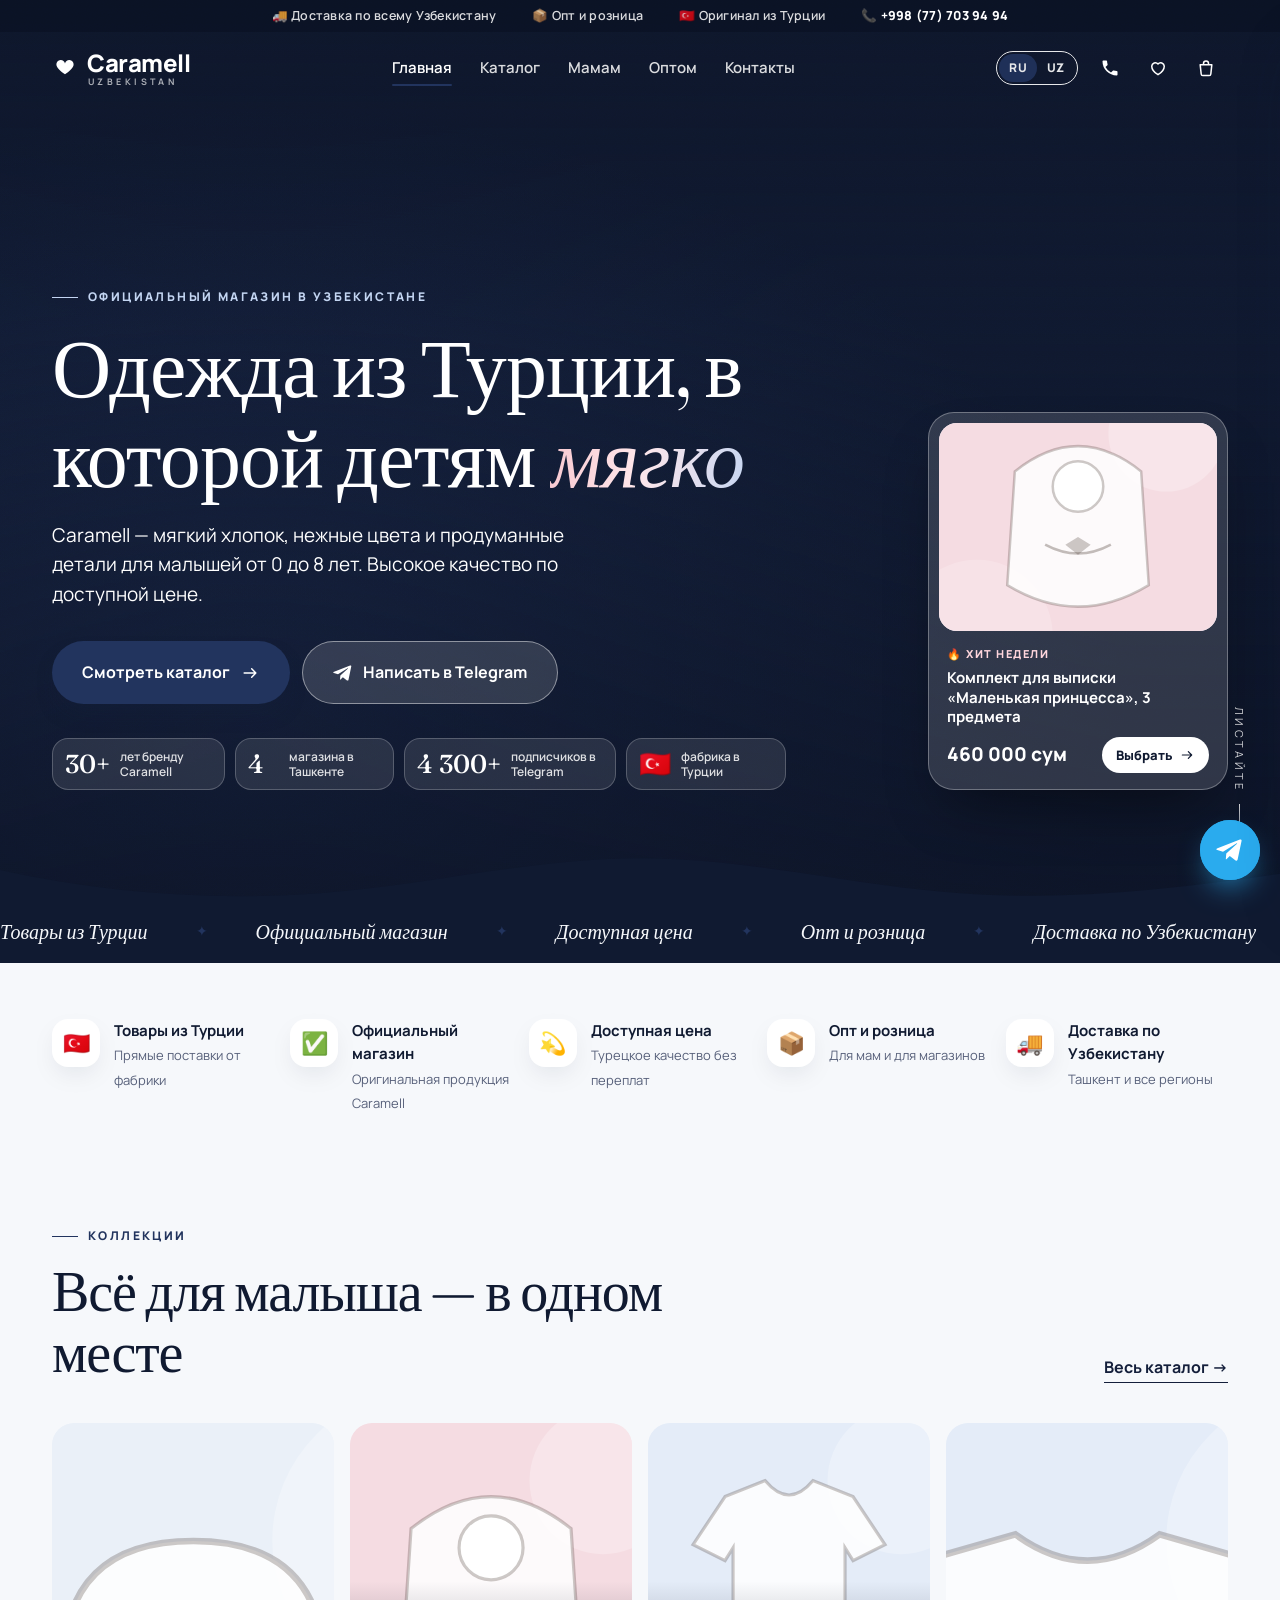
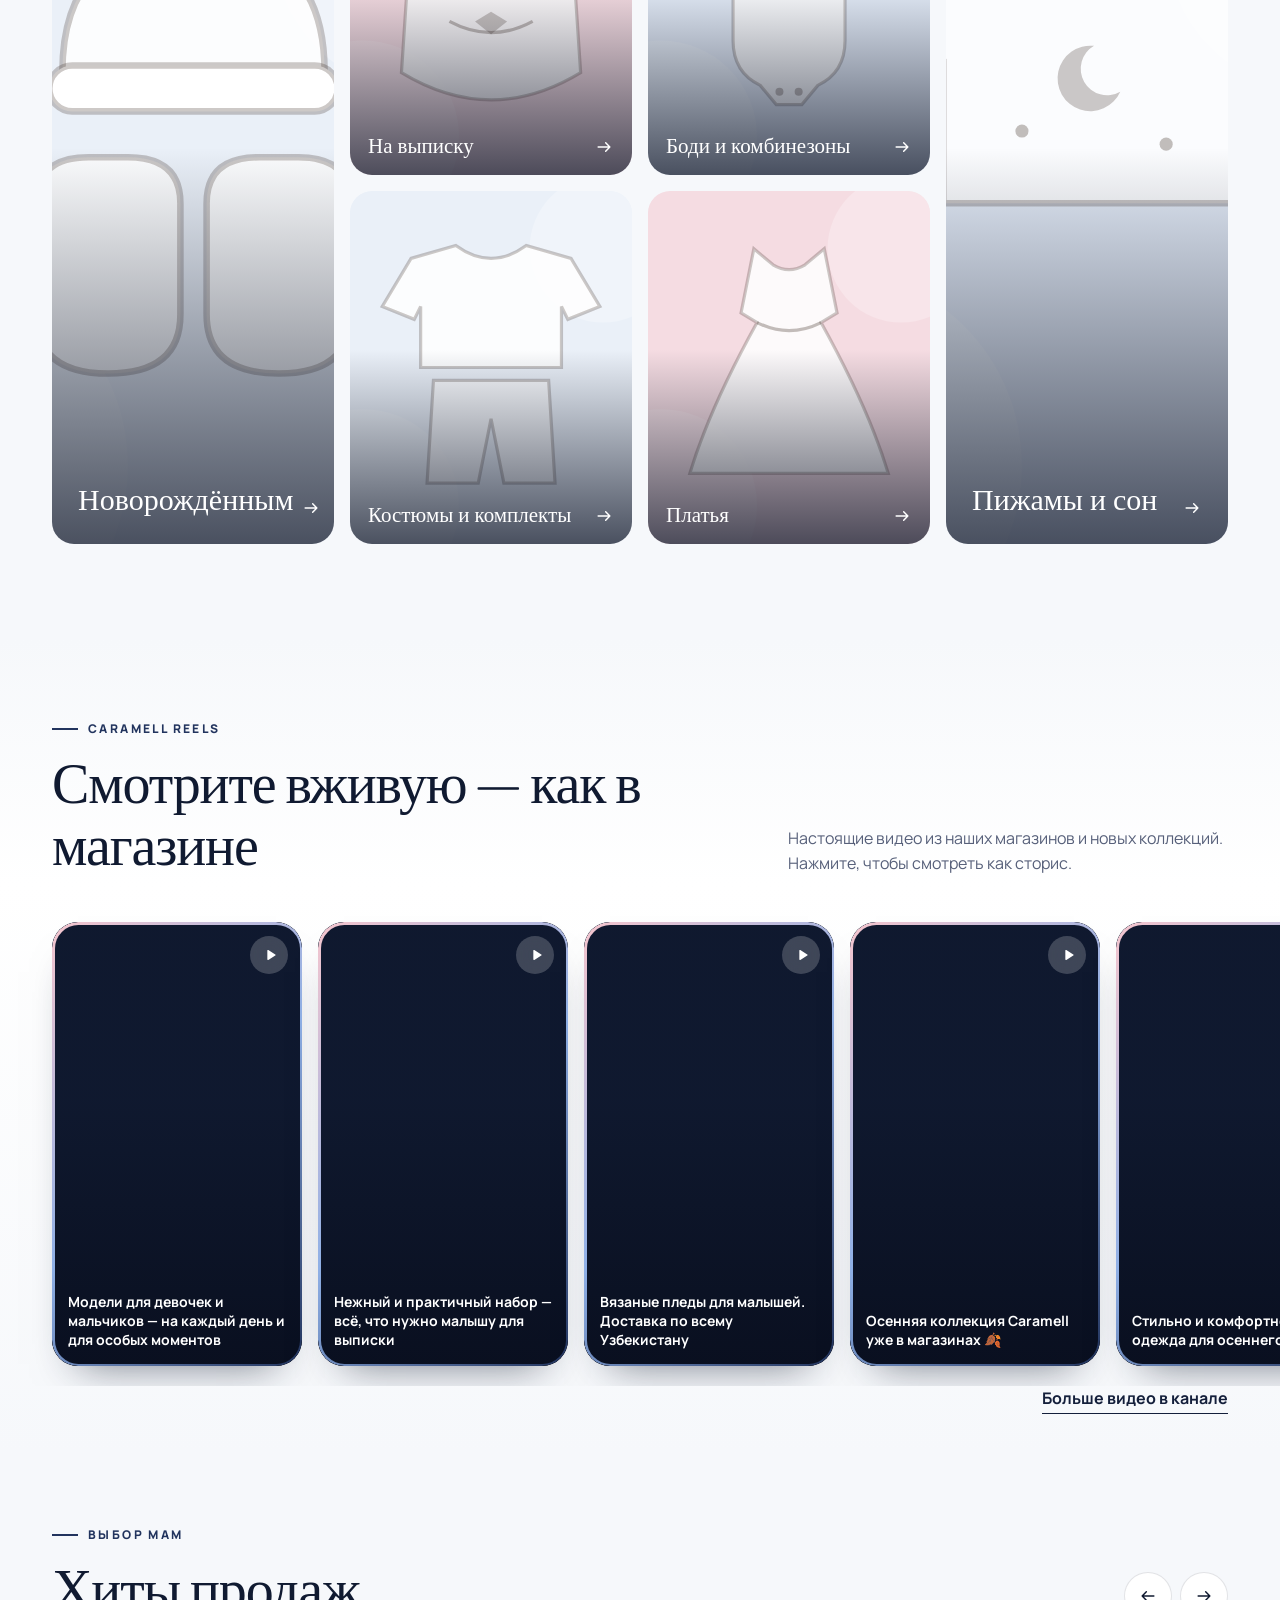
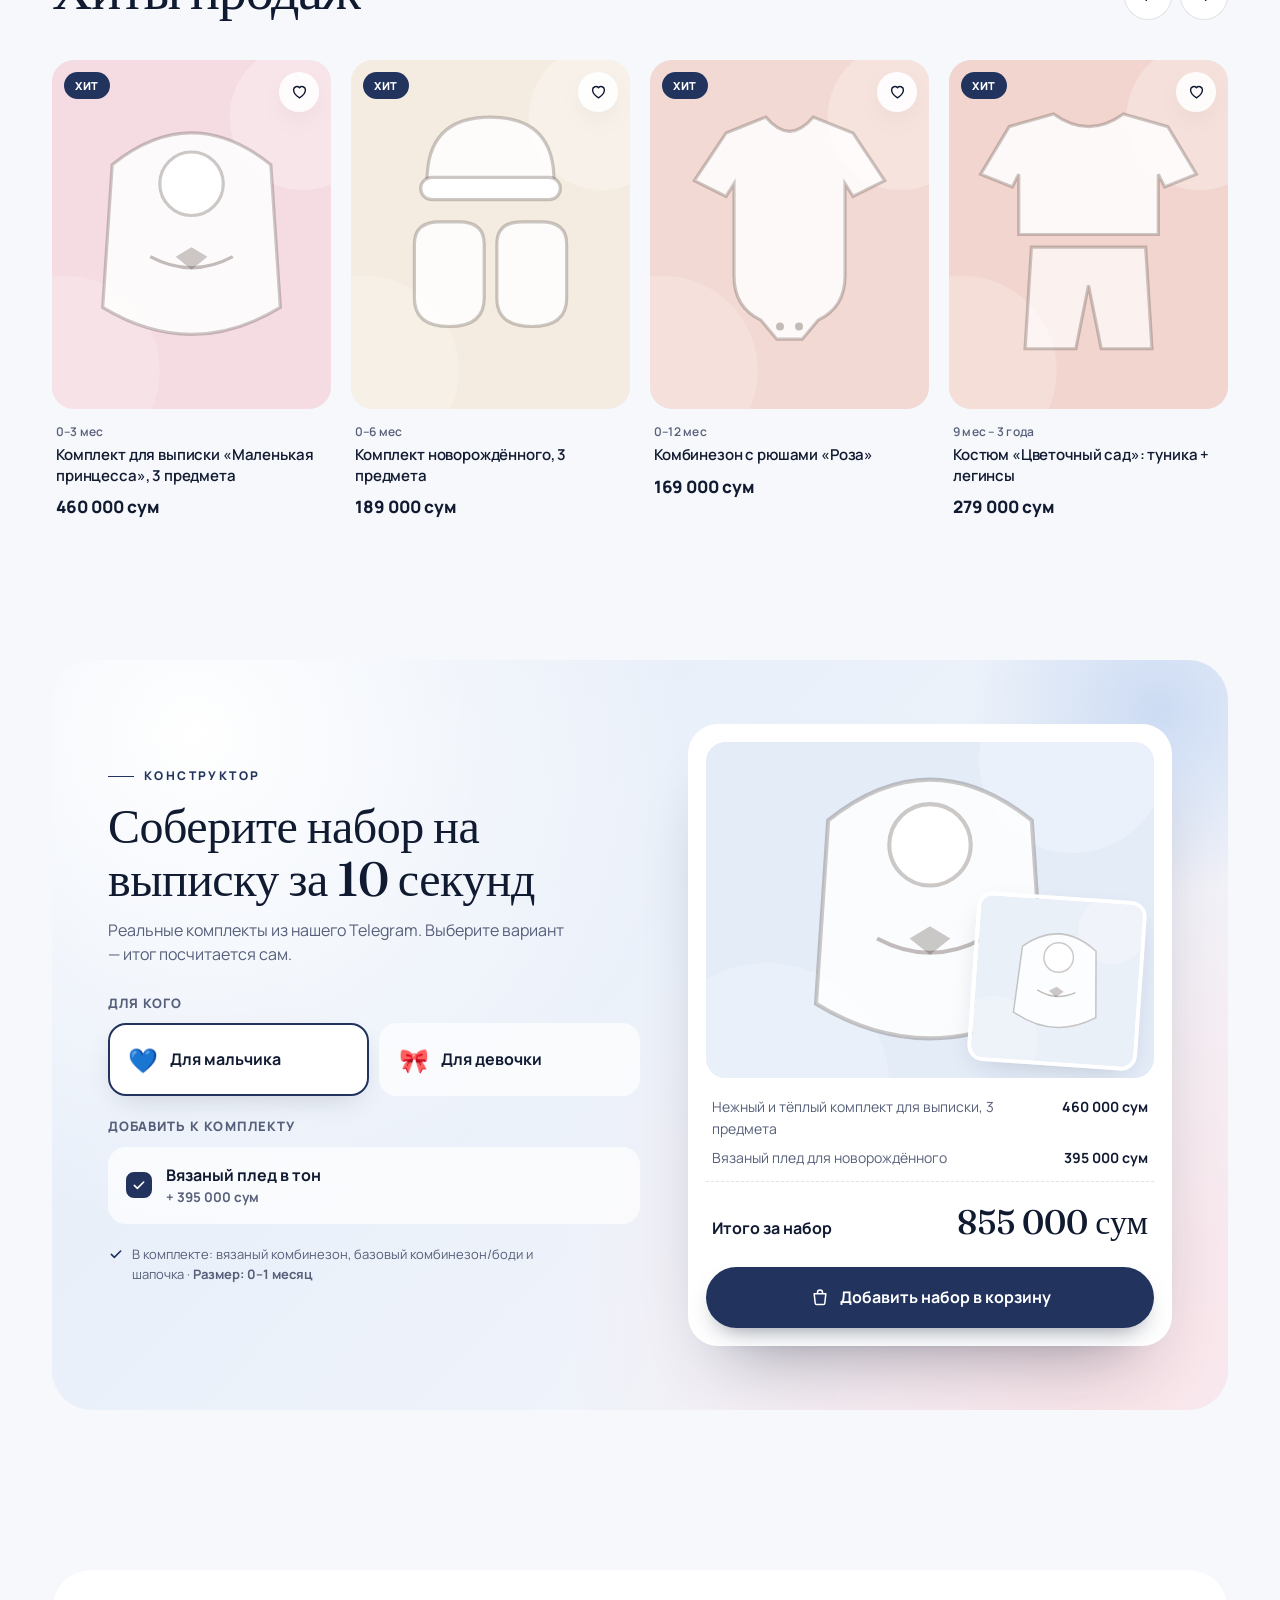
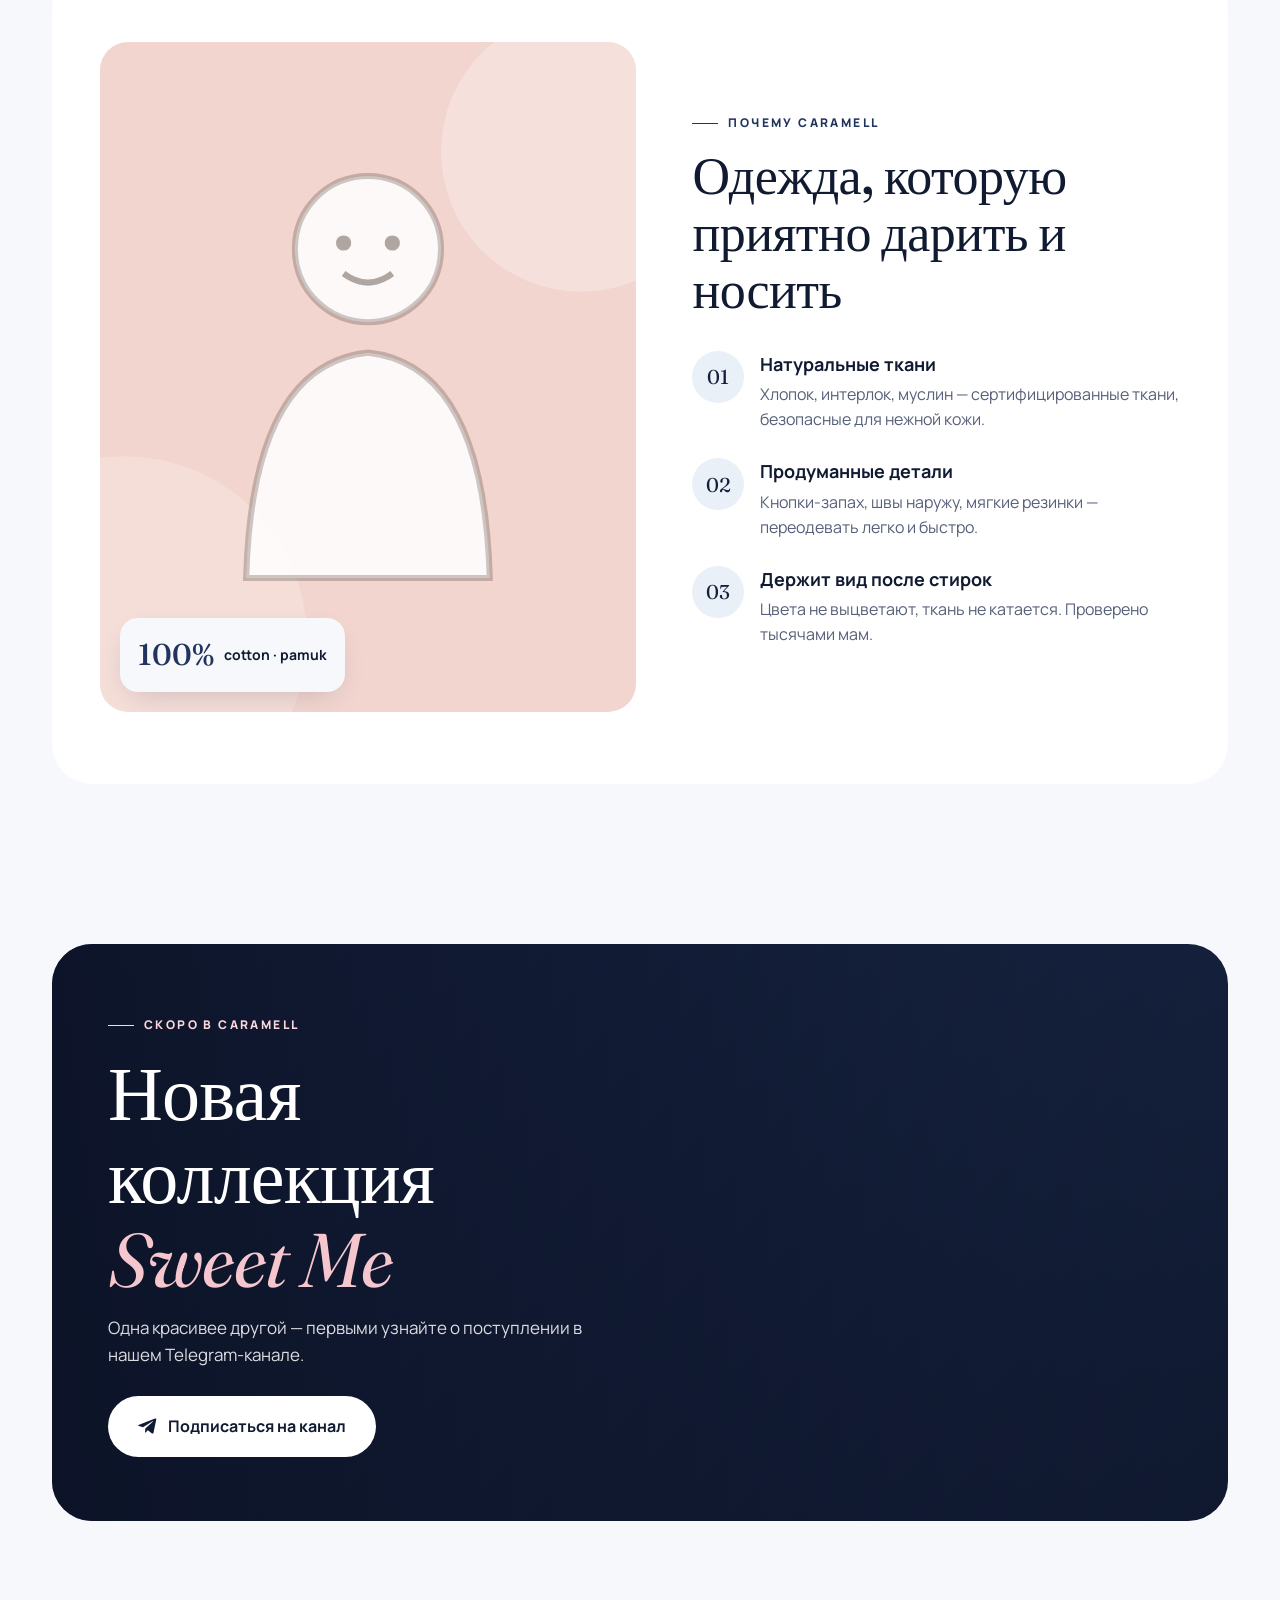
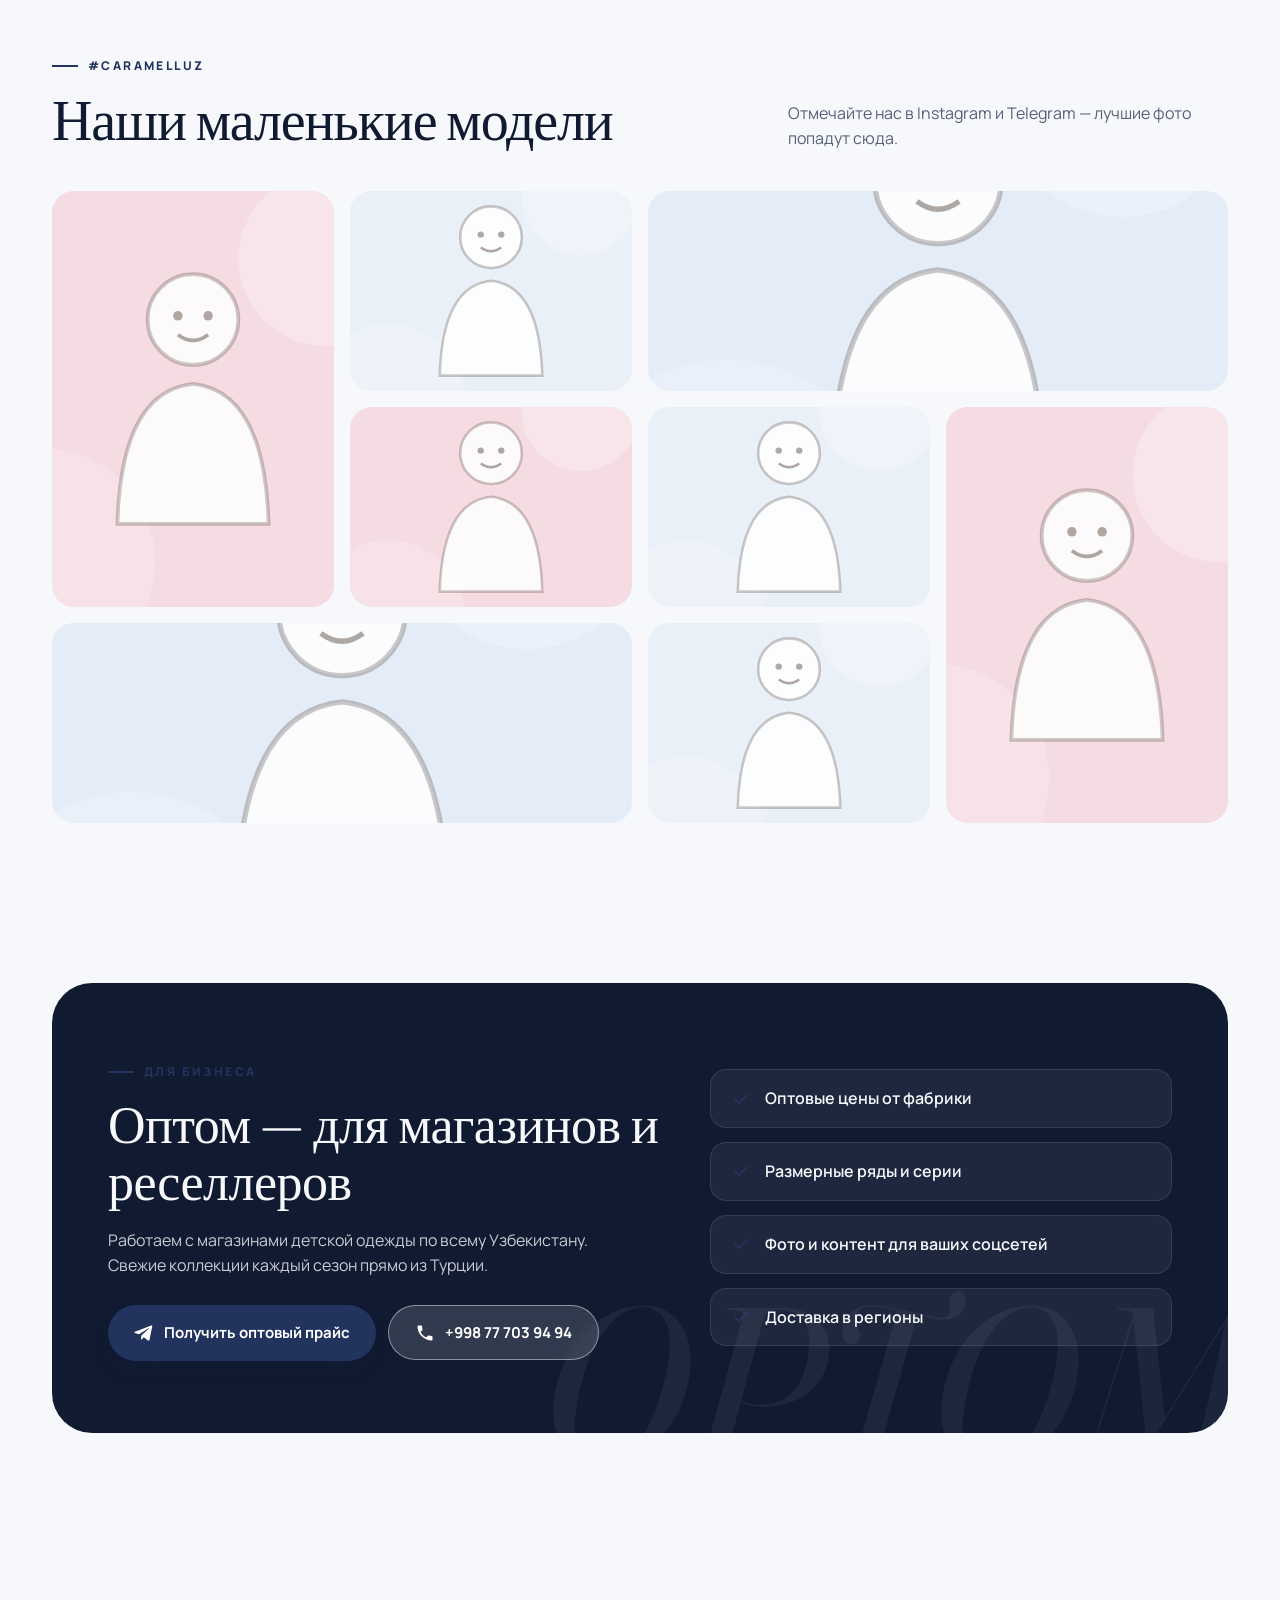
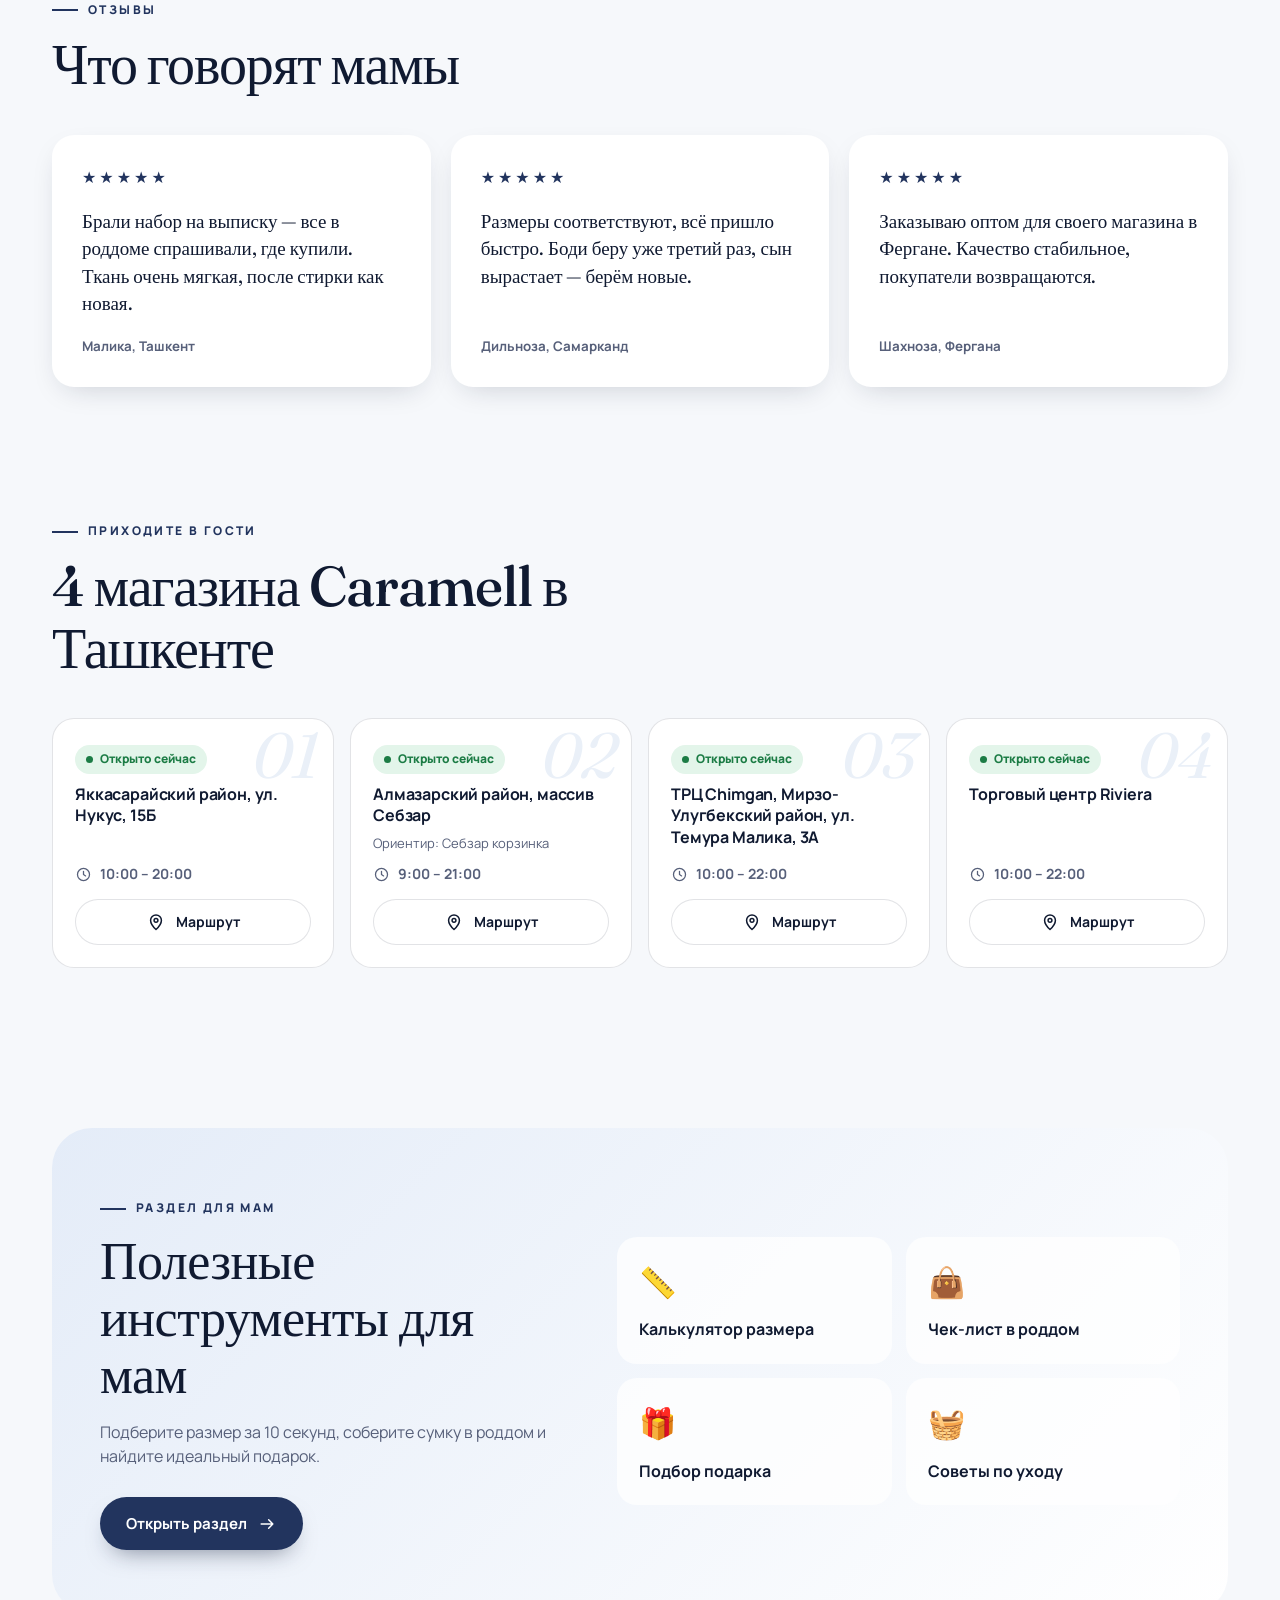
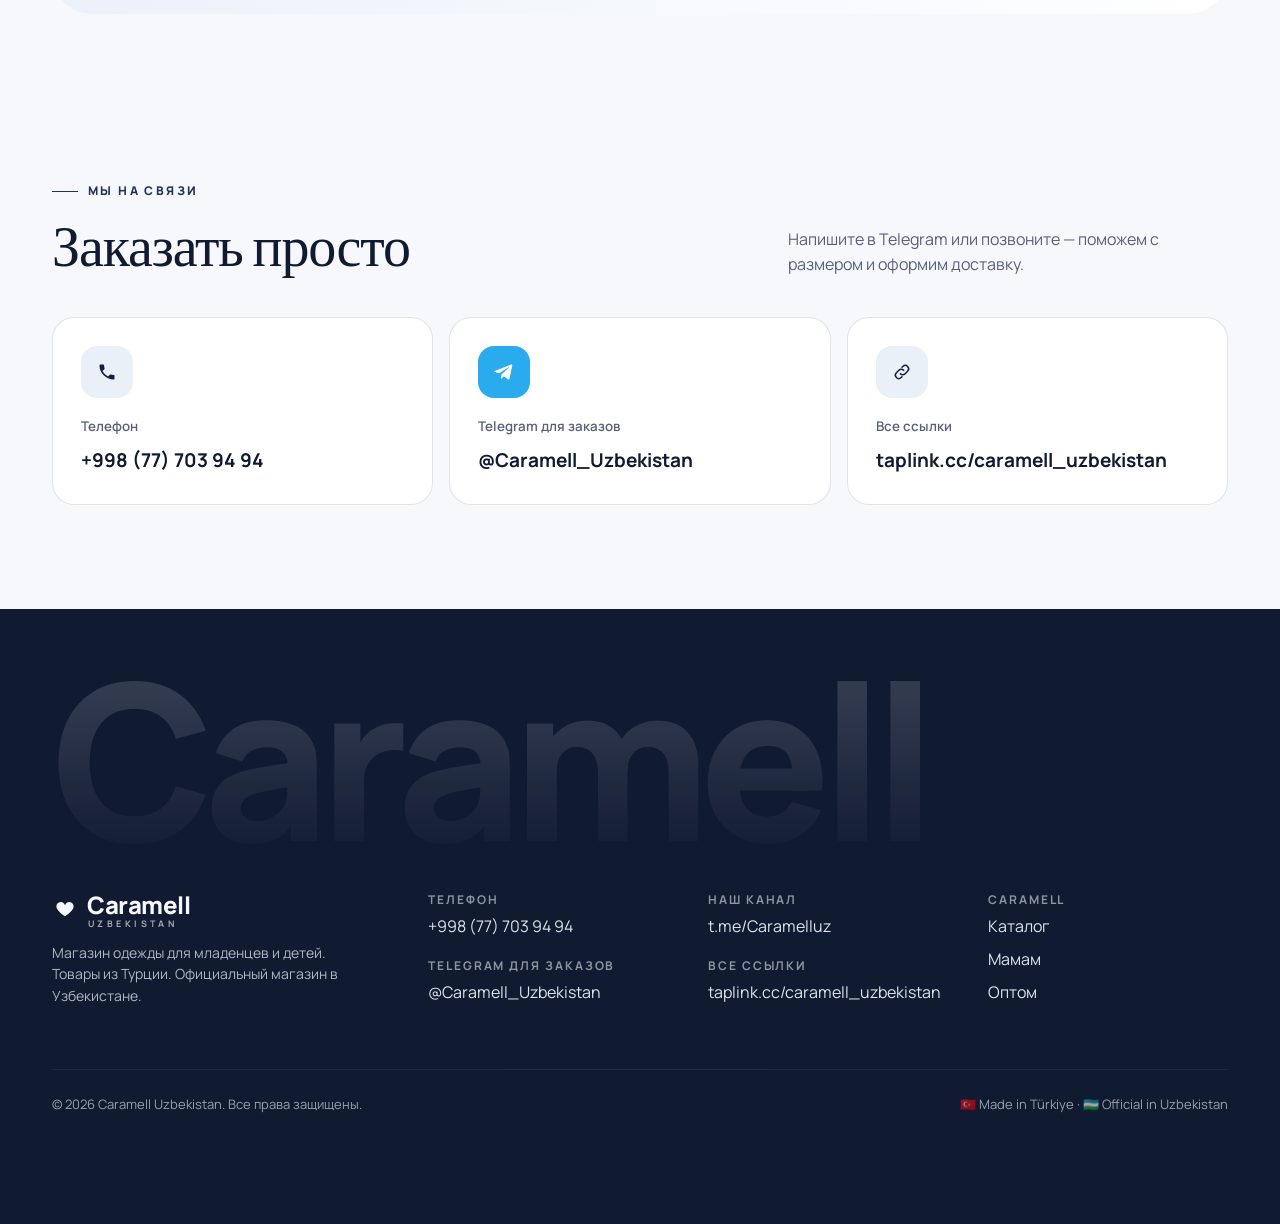
==== index.html @ 63ff218c "Redesign home with Telegram reels, discharge-set builder, shops and wishlist - Hero: rotating headli" ====
<!doctype html>
<html lang="ru">
<head>
  <meta charset="utf-8">
  <meta name="viewport" content="width=device-width, initial-scale=1, viewport-fit=cover">
  <title>Caramell Uzbekistan — детская одежда из Турции</title>
  <meta name="description" content="Официальный магазин Caramell в Узбекистане. Одежда для младенцев и детей из Турции: наборы на выписку, боди, комплекты, платья, пижамы. Опт и розница. +998 77 703 94 94">
  <meta property="og:title" content="Caramell Uzbekistan — детская одежда из Турции">
  <meta property="og:description" content="Высокое качество и доступная цена. Опт и розница. Доставка по Узбекистану.">
  <meta name="theme-color" content="#101A31">
  <link rel="icon" href="data:image/svg+xml,%3Csvg xmlns='http://www.w3.org/2000/svg' viewBox='0 0 64 64'%3E%3Crect width='64' height='64' rx='16' fill='%23101A31'/%3E%3Cpath fill='white' transform='translate(8,8)' d='M24 15.5c-1-4-4.4-6.6-8.3-6.3-4.6.3-8 4.2-7.6 8.8.5 6.4 8.8 12.9 15.9 17.6 7.1-4.7 15.4-11.2 15.9-17.6.4-4.6-3-8.5-7.6-8.8-3.9-.3-7.3 2.3-8.3 6.3z'/%3E%3C/svg%3E">
  <link rel="preconnect" href="https://fonts.googleapis.com">
  <link rel="preconnect" href="https://fonts.gstatic.com" crossorigin>
  <link href="https://fonts.googleapis.com/css2?family=Fraunces:ital,opsz,wght@0,9..144,400;0,9..144,500;0,9..144,600;1,9..144,400;1,9..144,500;1,9..144,600&family=Manrope:wght@400;500;600;700;800&display=swap" rel="stylesheet">
  <link rel="stylesheet" href="css/style.css">
  <script src="js/art.js"></script>
</head>
<body data-page="home">

  <!-- HERO: положите видео из магазина в assets/hero.mp4 — оно заменит слайд-шоу -->
  <section class="hero" id="hero">
    <div class="hero-media">
      <video autoplay muted loop playsinline preload="auto" poster="">
        <source src="assets/hero.mp4" type="video/mp4">
      </video>
      <div class="hero-slides">
        <div class="slide" style="background-image:url('https://images.unsplash.com/photo-1519689680058-324335c77eba?auto=format&fit=crop&w=1800&q=70'), linear-gradient(135deg,#22345E,#101A31)"></div>
        <div class="slide" style="background-image:url('https://images.unsplash.com/photo-1503454537195-1dcabb73ffb9?auto=format&fit=crop&w=1800&q=70'), linear-gradient(135deg,#2E4577,#101A31)"></div>
        <div class="slide" style="background-image:url('https://images.unsplash.com/photo-1492725764893-90b379c2b6e7?auto=format&fit=crop&w=1800&q=70'), linear-gradient(135deg,#3A5590,#141F3B)"></div>
        <div class="slide" style="background-image:url('https://images.unsplash.com/photo-1476703993599-0035a21b17a9?auto=format&fit=crop&w=1800&q=70'), linear-gradient(135deg,#22345E,#141F3B)"></div>
      </div>
    </div>
    <div class="hero-grain" aria-hidden="true"></div>
    <div class="container hero-in">
      <div class="hero-copy">
        <span class="kicker" data-i18n="hero.kicker"></span>
        <h1 data-i18n="hero.title"></h1>
        <p class="hero-sub" data-i18n="hero.sub"></p>
        <div class="hero-cta">
          <a class="btn btn-primary btn-xl" href="catalog.html"><span data-i18n="cta.catalog"></span><svg class="i"><use href="#i-arrow"/></svg></a>
          <a class="btn btn-glass btn-xl" href="https://t.me/Caramell_Uzbekistan" target="_blank" rel="noopener"><svg class="i"><use href="#i-tg"/></svg><span data-i18n="cta.telegram"></span></a>
        </div>
        <div class="hero-stats">
          <div class="stat"><b data-count="30" data-plus="+">0</b><span data-i18n="stat.year"></span></div>
          <div class="stat"><b data-count="4">0</b><span data-i18n="stat.shops"></span></div>
          <div class="stat"><b data-count="4300" data-plus="+">0</b><span data-i18n="stat.subs"></span></div>
          <div class="stat"><b>🇹🇷</b><span data-i18n="stat.tr"></span></div>
        </div>
      </div>
      <div class="hot" id="hot"></div>
    </div>
    <div class="hero-scroll" data-i18n="hero.scroll"></div>
    <svg class="wave" viewBox="0 0 1440 90" preserveAspectRatio="none" aria-hidden="true"><path d="M0 50c120 30 240 40 360 30s240-45 360-45 240 35 360 45 240-5 360-25V90H0z"/></svg>
  </section>

  <div class="marquee" aria-hidden="true"><div class="marquee-track" id="marquee"></div></div>

  <div class="container">
    <div class="trust">
      <div class="trust-item reveal"><div class="trust-ico">🇹🇷</div><div><b data-i18n="trust.tr"></b><small data-i18n="trust.tr.s"></small></div></div>
      <div class="trust-item reveal"><div class="trust-ico">✅</div><div><b data-i18n="trust.off"></b><small data-i18n="trust.off.s"></small></div></div>
      <div class="trust-item reveal"><div class="trust-ico">💫</div><div><b data-i18n="trust.price"></b><small data-i18n="trust.price.s"></small></div></div>
      <div class="trust-item reveal"><div class="trust-ico">📦</div><div><b data-i18n="trust.opt"></b><small data-i18n="trust.opt.s"></small></div></div>
      <div class="trust-item reveal"><div class="trust-ico">🚚</div><div><b data-i18n="trust.del"></b><small data-i18n="trust.del.s"></small></div></div>
    </div>
  </div>

  <!-- Категории -->
  <section class="section">
    <div class="container">
      <div class="sec-head reveal">
        <div><span class="kicker" data-i18n="cats.kicker"></span><h2 data-i18n="cats.title"></h2></div>
        <a class="link-arrow" href="catalog.html" data-i18n="hits.all"></a>
      </div>
      <div class="cats" id="cats"></div>
    </div>
  </section>

  <!-- Reels: реальные видео из t.me/Caramelluz (assets/reels) -->
  <section class="reels-sec" id="reels">
    <div class="container">
      <div class="sec-head reveal">
        <div><span class="kicker" data-i18n="reels.kicker"></span><h2 data-i18n="reels.title"></h2></div>
        <p data-i18n="reels.sub"></p>
      </div>
    </div>
    <div class="reels" id="reels-list"></div>
    <div class="container reels-foot">
      <a class="link-arrow" href="https://t.me/Caramelluz" target="_blank" rel="noopener" data-i18n="reels.more"></a>
    </div>
  </section>

  <!-- Хиты -->
  <section class="section-sm">
    <div class="container">
      <div class="sec-head reveal">
        <div><span class="kicker" data-i18n="hits.kicker"></span><h2 data-i18n="hits.title"></h2></div>
        <div class="slider-nav"><button data-slide="-1" aria-label="prev"><svg class="i"><use href="#i-arrow"/></svg></button><button data-slide="1" aria-label="next"><svg class="i"><use href="#i-arrow"/></svg></button></div>
      </div>
      <div class="slider" id="hits"></div>
    </div>
  </section>

  <!-- Конструктор набора на выписку (реальные товары c101–c103) -->
  <section class="section-sm" id="builder">
    <div class="container">
      <div class="builder reveal">
        <div class="builder-copy">
          <span class="kicker" data-i18n="b.kicker"></span>
          <h2 data-i18n="b.title"></h2>
          <p data-i18n="b.sub"></p>
          <div class="b-step">
            <div class="lbl" data-i18n="b.step1"></div>
            <div class="b-seg" role="radiogroup">
              <button role="radio" data-bg="c101" aria-checked="true" class="is-on"><span>💙</span><b data-i18n="b.boy"></b></button>
              <button role="radio" data-bg="c102" aria-checked="false"><span>🎀</span><b data-i18n="b.girl"></b></button>
            </div>
          </div>
          <div class="b-step">
            <div class="lbl" data-i18n="b.step2"></div>
            <label class="b-opt"><input type="checkbox" id="b-plaid" checked><span class="b-check"><svg class="i"><use href="#i-check"/></svg></span><span><b data-i18n="b.plaid"></b><small id="b-plaid-price"></small></span></label>
          </div>
          <p class="b-inc"><svg class="i"><use href="#i-check"/></svg><span><span data-i18n="b.inc"></span> · <b data-i18n="b.size"></b></span></p>
        </div>
        <div class="builder-card">
          <div class="b-visual" id="b-visual"></div>
          <div class="b-lines" id="b-lines"></div>
          <div class="b-total"><span data-i18n="b.total"></span><b id="b-total"></b></div>
          <button class="btn btn-primary btn-block btn-xl" id="b-add"><svg class="i"><use href="#i-bag"/></svg><span data-i18n="b.add"></span></button>
        </div>
      </div>
    </div>
  </section>

  <!-- Почему Caramell -->
  <section class="section">
    <div class="container">
      <div class="why">
        <div class="why-img reveal">
          <img src="https://images.unsplash.com/photo-1515488042361-ee00e0ddd4e4?auto=format&fit=crop&w=1000&q=70" alt="" data-art="kid" data-color="#F2D5CF" loading="lazy">
          <div class="why-stamp"><b>100%</b>cotton · pamuk</div>
        </div>
        <div class="reveal">
          <span class="kicker" data-i18n="why.kicker"></span>
          <h2 style="font-size:clamp(32px,4.4vw,52px);margin-top:14px" data-i18n="why.title"></h2>
          <div class="why-list">
            <div><span class="why-num">01</span><span><b data-i18n="why.1"></b><p data-i18n="why.1.s"></p></span></div>
            <div><span class="why-num">02</span><span><b data-i18n="why.2"></b><p data-i18n="why.2.s"></p></span></div>
            <div><span class="why-num">03</span><span><b data-i18n="why.3"></b><p data-i18n="why.3.s"></p></span></div>
          </div>
        </div>
      </div>
    </div>
  </section>

  <!-- Тизер: анонс Sweet Me из канала -->
  <section class="section-sm">
    <div class="container">
      <div class="soon reveal">
        <video class="soon-vid" muted loop playsinline preload="none" data-src="assets/reels/r7.mp4"></video>
        <div class="soon-in">
          <span class="kicker" data-i18n="soon.kicker"></span>
          <h2 data-i18n="soon.title"></h2>
          <p data-i18n="soon.sub"></p>
          <a class="btn btn-light btn-xl" href="https://t.me/Caramelluz" target="_blank" rel="noopener"><svg class="i"><use href="#i-tg"/></svg><span data-i18n="soon.cta"></span></a>
        </div>
      </div>
    </div>
  </section>

  <!-- Lookbook: замените фото на снимки детей в одежде Caramell -->
  <section class="section-sm">
    <div class="container">
      <div class="sec-head reveal">
        <div><span class="kicker" data-i18n="look.kicker"></span><h2 data-i18n="look.title"></h2></div>
        <p data-i18n="look.sub"></p>
      </div>
      <div class="look" id="look"></div>
    </div>
  </section>

  <!-- Опт -->
  <section class="section" id="wholesale">
    <div class="container">
      <div class="opt reveal">
        <div>
          <span class="kicker" data-i18n="opt.kicker"></span>
          <h2 data-i18n="opt.title"></h2>
          <p data-i18n="opt.sub"></p>
          <div class="btns">
            <a class="btn btn-primary" href="https://t.me/Caramell_Uzbekistan" target="_blank" rel="noopener"><svg class="i"><use href="#i-tg"/></svg><span data-i18n="opt.cta"></span></a>
            <a class="btn btn-glass" href="tel:+998777039494"><svg class="i"><use href="#i-phone"/></svg>+998 77 703 94 94</a>
          </div>
        </div>
        <ul>
          <li><svg class="i"><use href="#i-check"/></svg><span data-i18n="opt.1"></span></li>
          <li><svg class="i"><use href="#i-check"/></svg><span data-i18n="opt.2"></span></li>
          <li><svg class="i"><use href="#i-check"/></svg><span data-i18n="opt.3"></span></li>
          <li><svg class="i"><use href="#i-check"/></svg><span data-i18n="opt.4"></span></li>
        </ul>
      </div>
    </div>
  </section>

  <!-- Отзывы (шаблон — замените на реальные отзывы покупателей) -->
  <section class="section-sm">
    <div class="container">
      <div class="sec-head reveal"><div><span class="kicker" data-i18n="rev.kicker"></span><h2 data-i18n="rev.title"></h2></div></div>
      <div class="reviews">
        <div class="review reveal"><div class="stars">★★★★★</div><p data-i18n="rev.1"></p><small data-i18n="rev.1.a"></small></div>
        <div class="review reveal"><div class="stars">★★★★★</div><p data-i18n="rev.2"></p><small data-i18n="rev.2.a"></small></div>
        <div class="review reveal"><div class="stars">★★★★★</div><p data-i18n="rev.3"></p><small data-i18n="rev.3.a"></small></div>
      </div>
    </div>
  </section>

  <!-- Магазины (адреса и часы из t.me/Caramelluz) -->
  <section class="section-sm" id="shops">
    <div class="container">
      <div class="sec-head reveal">
        <div><span class="kicker" data-i18n="shops.kicker"></span><h2 data-i18n="shops.title"></h2></div>
      </div>
      <div class="shops" id="shops-list"></div>
    </div>
  </section>

  <!-- Мамам -->
  <section class="section">
    <div class="container">
      <div class="moms-teaser reveal">
        <div>
          <span class="kicker" data-i18n="momsT.kicker"></span>
          <h2 data-i18n="momsT.title"></h2>
          <p data-i18n="momsT.sub"></p>
          <a class="btn btn-primary" href="moms.html"><span data-i18n="momsT.cta"></span><svg class="i"><use href="#i-arrow"/></svg></a>
        </div>
        <div class="tools">
          <a class="tool" href="moms.html#size"><span>📏</span><b data-i18n="momsT.1"></b></a>
          <a class="tool" href="moms.html#checklist"><span>👜</span><b data-i18n="momsT.2"></b></a>
          <a class="tool" href="moms.html#gift"><span>🎁</span><b data-i18n="momsT.3"></b></a>
          <a class="tool" href="moms.html#tips"><span>🧺</span><b data-i18n="momsT.4"></b></a>
        </div>
      </div>
    </div>
  </section>

  <!-- Контакты -->
  <section class="section-sm">
    <div class="container">
      <div class="sec-head reveal">
        <div><span class="kicker" data-i18n="contact.kicker"></span><h2 data-i18n="contact.title"></h2></div>
        <p data-i18n="contact.sub"></p>
      </div>
      <div class="contact-cards">
        <a class="c-card reveal" href="tel:+998777039494"><span class="c-ico"><svg class="i"><use href="#i-phone"/></svg></span><small data-i18n="contact.phone"></small><b>+998 (77) 703 94 94</b></a>
        <a class="c-card reveal" href="https://t.me/Caramell_Uzbekistan" target="_blank" rel="noopener"><span class="c-ico tg"><svg class="i"><use href="#i-tg"/></svg></span><small data-i18n="contact.tg"></small><b>@Caramell_Uzbekistan</b></a>
        <a class="c-card reveal" href="https://taplink.cc/caramell_uzbekistan" target="_blank" rel="noopener"><span class="c-ico"><svg class="i"><use href="#i-link"/></svg></span><small data-i18n="contact.links"></small><b>taplink.cc/caramell_uzbekistan</b></a>
      </div>
    </div>
  </section>

  <script src="js/i18n.js"></script>
  <script src="js/products.js"></script>
  <script src="js/wishlist.js"></script>
  <script src="js/cart.js"></script>
  <script src="js/modal.js"></script>
  <script src="js/home.js"></script>
  <script src="js/main.js"></script>
</body>
</html>
---- css/style.css ----
/* ===== Caramell Uzbekistan ===== */
:root {
  --cream: #F6F8FB;
  --cream-2: #EAF0F8;
  --paper: #FFFFFF;
  --caramel: #22345E;
  --caramel-d: #141F3B;
  --choco: #101A31;
  --choco-2: #57607A;
  --powder: #E4ECF8;
  --sage: #F5DCE2;
  --line: rgba(16, 26, 49, .12);
  --tg: #2AABEE;
  --shadow: 0 10px 30px -12px rgba(16, 26, 49, .22);
  --shadow-lg: 0 30px 60px -25px rgba(16, 26, 49, .32);
  --r: 22px;
  --r-sm: 14px;
  --serif: "Fraunces", Georgia, serif;
  --sans: "Manrope", system-ui, -apple-system, sans-serif;
  --ease: cubic-bezier(.2, .7, .2, 1);
}

*, *::before, *::after { box-sizing: border-box; }
html { scroll-behavior: smooth; -webkit-text-size-adjust: 100%; }
body { margin: 0; font-family: var(--sans); color: var(--choco); background: var(--cream); line-height: 1.55; font-size: 16px; overflow-x: hidden; }
img { max-width: 100%; display: block; }
a { color: inherit; text-decoration: none; }
button { font: inherit; color: inherit; cursor: pointer; border: 0; background: none; }
input, select { font: inherit; color: inherit; }
h1, h2, h3, h4 { font-family: var(--serif); font-weight: 500; line-height: 1.1; margin: 0; letter-spacing: -.01em; }
em { font-style: italic; color: var(--caramel); }
.container { width: 100%; max-width: 1240px; margin: 0 auto; padding: 0 16px; }
@media (min-width: 720px) { .container { padding: 0 32px; } }
.i { width: 20px; height: 20px; flex: none; }
[hidden] { display: none !important; }

/* ---------- Buttons ---------- */
.btn { display: inline-flex; align-items: center; justify-content: center; gap: 10px; padding: 15px 26px; border-radius: 999px; font-weight: 700; font-size: 15px; transition: transform .25s var(--ease), background .25s, box-shadow .25s, color .25s; white-space: nowrap; }
.btn:hover { transform: translateY(-2px); }
.btn-primary { background: var(--caramel); color: #fff; box-shadow: 0 12px 24px -12px rgba(20, 31, 59, .55); }
.btn-primary:hover { background: var(--caramel-d); }
.btn-light { background: #fff; color: var(--choco); }
.btn-glass { background: rgba(255, 255, 255, .14); color: #fff; border: 1px solid rgba(255, 255, 255, .45); backdrop-filter: blur(8px); -webkit-backdrop-filter: blur(8px); }
.btn-glass:hover { background: rgba(255, 255, 255, .25); }
.btn-tg { background: var(--tg); color: #fff; }
.btn-tg:hover { background: #1e96d3; }
.btn-ghost { border: 1.5px solid var(--line); background: var(--paper); }
.btn-ghost:hover { border-color: var(--caramel); color: var(--caramel-d); }
.btn-block { width: 100%; }
.icon-btn { width: 44px; height: 44px; border-radius: 50%; display: inline-grid; place-items: center; position: relative; transition: background .2s; font-size: 26px; line-height: 1; }
.icon-btn:hover { background: rgba(59, 42, 32, .07); }

/* ---------- Header ---------- */
.site-header { position: sticky; top: 0; z-index: 50; background: rgba(246, 248, 251, .92); backdrop-filter: blur(14px); -webkit-backdrop-filter: blur(14px); border-bottom: 1px solid var(--line); transition: background .3s, color .3s, border-color .3s; }
.site-header.is-over { position: fixed; left: 0; right: 0; background: transparent; border-color: transparent; color: #fff; backdrop-filter: none; -webkit-backdrop-filter: none; }
.site-header.is-over.is-solid { background: rgba(246, 248, 251, .94); color: var(--choco); border-color: var(--line); backdrop-filter: blur(14px); -webkit-backdrop-filter: blur(14px); }
.site-header.is-over .icon-btn:hover { background: rgba(255, 255, 255, .15); }
.header-in { height: 72px; display: flex; align-items: center; gap: 24px; }
.logo { display: flex; align-items: center; gap: 9px; line-height: 1; }
.logo-mark { width: 26px; height: 26px; flex: none; color: currentColor; }
.logo-text { display: flex; flex-direction: column; }
.logo-word { font-family: var(--sans); font-size: 24px; font-weight: 800; letter-spacing: -.02em; }
.logo-sub { font-size: 9px; letter-spacing: .38em; font-weight: 700; margin-top: 2px; opacity: .65; padding-left: 1px; }
.main-nav { display: flex; gap: 28px; margin: 0 auto; font-weight: 600; font-size: 15px; }
.main-nav a { position: relative; padding: 6px 0; opacity: .85; transition: opacity .2s; }
.main-nav a:hover, .main-nav a.is-active { opacity: 1; }
.main-nav a::after { content: ""; position: absolute; left: 0; right: 0; bottom: 0; height: 2px; background: var(--caramel); border-radius: 2px; transform: scaleX(0); transition: transform .3s var(--ease); }
.main-nav a:hover::after, .main-nav a.is-active::after { transform: scaleX(1); }
.header-act { display: flex; align-items: center; gap: 4px; }
.lang { display: flex; border: 1.5px solid currentColor; border-radius: 999px; padding: 2px; margin-right: 6px; opacity: .9; }
.lang button { font-size: 12px; font-weight: 800; padding: 5px 10px; border-radius: 999px; letter-spacing: .04em; }
.lang button.is-on { background: var(--caramel); color: #fff; }
.cart-count, .fav-count { position: absolute; top: 3px; right: 1px; min-width: 19px; height: 19px; padding: 0 5px; border-radius: 10px; background: var(--caramel); color: #fff; font: 800 11px/19px var(--sans); text-align: center; }
.cart-count.bump { animation: bump .5s var(--ease); }
@keyframes bump { 40% { transform: scale(1.5); } }
.menu-btn { display: none; }

@media (max-width: 900px) {
  .main-nav { position: fixed; inset: 104px 0 auto 0; flex-direction: column; gap: 0; background: var(--cream); color: var(--choco); padding: 8px 16px 24px; border-bottom: 1px solid var(--line); transform: translateY(-120%); transition: transform .35s var(--ease); box-shadow: var(--shadow); z-index: -1; }
  .main-nav a { padding: 16px 4px; font-size: 20px; font-family: var(--serif); border-bottom: 1px solid var(--line); }
  .main-nav a::after { display: none; }
  .menu-open .main-nav { transform: none; }
  .menu-btn { display: inline-grid; }
  .header-act { margin-left: auto; }
}
@media (max-width: 480px) { .hide-sm { display: none; } .logo-word { font-size: 21px; } .lang button { padding: 5px 8px; } }

/* ---------- Hero ---------- */
.hero { position: relative; min-height: 100vh; min-height: 100svh; display: flex; align-items: flex-end; color: #fff; overflow: hidden; background: var(--choco); }
.hero-media, .hero-media > * { position: absolute; inset: 0; width: 100%; height: 100%; }
.hero-media video { object-fit: cover; }
.hero-slides { display: none; }
.hero.no-video .hero-slides { display: block; }
.hero.no-video video { display: none; }
.hero-slides .slide { position: absolute; inset: 0; background-size: cover; background-position: center; opacity: 0; animation: slides 24s infinite; }
.hero-slides .slide:nth-child(2) { animation-delay: 6s; }
.hero-slides .slide:nth-child(3) { animation-delay: 12s; }
.hero-slides .slide:nth-child(4) { animation-delay: 18s; }
@keyframes slides { 0% { opacity: 0; transform: scale(1.12); } 5% { opacity: 1; } 25% { opacity: 1; } 32% { opacity: 0; transform: scale(1); } 100% { opacity: 0; } }
.hero::after { content: ""; position: absolute; inset: 0; background: linear-gradient(180deg, rgba(12, 19, 37, .5) 0%, rgba(12, 19, 37, .12) 35%, rgba(12, 19, 37, .8) 100%), radial-gradient(ellipse at 20% 80%, rgba(34, 52, 94, .55), transparent 60%); }
.hero-media { will-change: transform; }
.hero.video-on .hero-media video { animation: heroZoom 2.4s var(--ease) both; }
@keyframes heroZoom { from { transform: scale(1.18); filter: blur(8px); } to { transform: none; filter: none; } }
.hero-grain { position: absolute; inset: 0; z-index: 1; pointer-events: none; opacity: .12; mix-blend-mode: overlay; background-image: url("data:image/svg+xml,%3Csvg xmlns='http://www.w3.org/2000/svg' width='160' height='160'%3E%3Cfilter id='n'%3E%3CfeTurbulence type='fractalNoise' baseFrequency='.9' numOctaves='3' stitchTiles='stitch'/%3E%3C/filter%3E%3Crect width='100%25' height='100%25' filter='url(%23n)'/%3E%3C/svg%3E"); }
.hero-in { position: relative; z-index: 2; padding-top: 150px; padding-bottom: 110px; display: grid; grid-template-columns: 1fr auto; gap: 40px; align-items: end; }
.hero-copy > * { animation: rise 1s var(--ease) both; }
.hero-copy > :nth-child(2) { animation-delay: .12s; }
.hero-copy > :nth-child(3) { animation-delay: .26s; }
.hero-copy > :nth-child(4) { animation-delay: .4s; }
.hero-copy > :nth-child(5) { animation-delay: .55s; }
@keyframes rise { from { opacity: 0; transform: translateY(34px); filter: blur(6px); } to { opacity: 1; transform: none; filter: none; } }
.hero h1 .rot { display: inline-block; background: linear-gradient(100deg, #F6C6CE, #FFE7EB 45%, #C3D5F2); -webkit-background-clip: text; background-clip: text; color: transparent; padding-right: .08em; transition: opacity .38s var(--ease), transform .38s var(--ease), filter .38s; }
.hero h1 .rot.out { opacity: 0; transform: translateY(-.35em) rotateX(40deg); filter: blur(6px); }
.hero h1 .rot.in { animation: wordIn .5s var(--ease); }
@keyframes wordIn { from { opacity: 0; transform: translateY(.4em); filter: blur(6px); } }
.btn-xl { padding: 18px 30px; font-size: 16px; }
.hero-stats { display: flex; flex-wrap: wrap; gap: 10px; margin-top: 34px; }
.stat { display: flex; align-items: center; gap: 10px; padding: 10px 16px 10px 12px; border-radius: 16px; background: rgba(255, 255, 255, .1); border: 1px solid rgba(255, 255, 255, .22); backdrop-filter: blur(12px); -webkit-backdrop-filter: blur(12px); }
.stat b { font-family: var(--serif); font-size: 26px; font-weight: 500; line-height: 1; min-width: 1.2em; font-variant-numeric: tabular-nums; }
.stat span { font-size: 12px; line-height: 1.25; max-width: 11ch; opacity: .85; font-weight: 600; }
.hot { width: 300px; animation: rise 1.1s .7s var(--ease) both; }
.hot-card { display: block; cursor: pointer; background: rgba(255, 255, 255, .14); border: 1px solid rgba(255, 255, 255, .3); border-radius: 26px; padding: 10px; backdrop-filter: blur(18px) saturate(1.4); -webkit-backdrop-filter: blur(18px) saturate(1.4); box-shadow: 0 30px 60px -20px rgba(0, 0, 0, .45); transition: transform .4s var(--ease); animation: float 7s ease-in-out infinite; }
.hot-card:hover { transform: translateY(-6px) rotate(-1deg); }
.hot-img { border-radius: 18px; overflow: hidden; aspect-ratio: 4 / 3; background: var(--powder); }
.hot-img img { width: 100%; height: 100%; object-fit: cover; }
.hot-body { padding: 14px 8px 6px; display: grid; gap: 6px; }
.hot-k { font-size: 11px; font-weight: 800; letter-spacing: .14em; text-transform: uppercase; color: #FFD6DD; }
.hot-body b { font-size: 15px; line-height: 1.3; font-weight: 700; }
.hot-row { display: flex; justify-content: space-between; align-items: center; margin-top: 4px; }
.hot-price { font-size: 19px; font-weight: 800; }
.hot-btn { display: inline-flex; align-items: center; gap: 6px; background: #fff; color: var(--choco); border-radius: 999px; padding: 8px 14px; font-weight: 800; font-size: 13px; }
.hot-btn .i { width: 16px; height: 16px; }
.wave { position: absolute; left: 0; right: 0; bottom: -1px; width: 100%; height: 70px; z-index: 3; fill: var(--choco); pointer-events: none; }
@media (max-width: 1000px) { .hero-in { grid-template-columns: 1fr; } .hot { width: min(100%, 360px); } }
@media (max-width: 720px) {
  .hero-in { padding-top: 150px; padding-bottom: 90px; gap: 26px; }
  .hero-stats { display: grid; grid-template-columns: 1fr 1fr; }
  .hot { width: 100%; }
  .hot-card { display: grid; grid-template-columns: 96px 1fr; gap: 12px; align-items: center; animation: none; }
  .hot-img { aspect-ratio: 1; }
  .hot-body { padding: 4px 6px 4px 0; }
  .wave { height: 36px; }
}
.kicker { display: inline-flex; align-items: center; gap: 10px; font-size: 12px; font-weight: 800; letter-spacing: .2em; text-transform: uppercase; color: var(--caramel); }
.kicker::before { content: ""; width: 26px; height: 1.5px; background: currentColor; }
.hero .kicker { color: #C3D5F2; }
.hero h1 { font-size: clamp(42px, 6.4vw, 84px); max-width: 15ch; margin: 16px 0 18px; font-weight: 400; }
.hero h1 em { color: #F6C6CE; }
.hero-sub { max-width: 540px; font-size: clamp(16px, 2vw, 19px); opacity: .92; margin: 0 0 32px; }
.hero-cta { display: flex; flex-wrap: wrap; gap: 12px; }
.hero-scroll { position: absolute; z-index: 2; right: 32px; bottom: 36px; writing-mode: vertical-rl; font-size: 11px; letter-spacing: .3em; text-transform: uppercase; opacity: .8; display: flex; align-items: center; gap: 12px; }
.hero-scroll::after { content: ""; width: 1.5px; height: 60px; background: linear-gradient(#fff, transparent); animation: drip 2s infinite; }
@keyframes drip { 0% { transform: scaleY(0); transform-origin: top; } 50% { transform: scaleY(1); transform-origin: top; } 51% { transform-origin: bottom; } 100% { transform: scaleY(0); transform-origin: bottom; } }
.hero-badge { position: absolute; z-index: 2; right: 8%; top: 22%; width: 150px; height: 150px; border-radius: 50%; display: grid; place-items: center; text-align: center; background: rgba(255, 255, 255, .12); border: 1px solid rgba(255, 255, 255, .35); backdrop-filter: blur(10px); -webkit-backdrop-filter: blur(10px); font-family: var(--serif); font-size: 15px; line-height: 1.2; animation: float 6s ease-in-out infinite; }
.hero-badge b { display: block; font-size: 34px; font-weight: 500; }
@keyframes float { 50% { transform: translateY(-14px) rotate(-4deg); } }
@media (max-width: 720px) { .hero-badge, .hero-scroll { display: none; } .hero-in { padding-bottom: 56px; } .hero-cta .btn { flex: 1 1 100%; } }

/* ---------- Marquee / Trust ---------- */
.marquee { background: var(--choco); color: var(--cream); overflow: hidden; padding: 16px 0; }
.marquee-track { display: flex; gap: 48px; width: max-content; animation: marquee 32s linear infinite; font-family: var(--serif); font-size: 20px; font-style: italic; }
.marquee-track span { display: flex; align-items: center; gap: 48px; white-space: nowrap; }
.marquee-track span::after { content: "✦"; color: var(--caramel); font-style: normal; font-size: 14px; }
@keyframes marquee { to { transform: translateX(-50%); } }

.trust { display: grid; grid-template-columns: repeat(5, 1fr); gap: 16px; padding: 56px 0 8px; }
.trust-item { display: flex; gap: 14px; align-items: flex-start; }
.trust-ico { width: 48px; height: 48px; border-radius: 16px; background: var(--paper); display: grid; place-items: center; font-size: 22px; box-shadow: var(--shadow); flex: none; }
.trust-item b { display: block; font-size: 15px; }
.trust-item small { color: var(--choco-2); font-size: 13px; }
@media (max-width: 1000px) { .trust { grid-template-columns: repeat(2, 1fr); gap: 22px; } }
@media (max-width: 480px) { .trust { grid-template-columns: 1fr; } }

/* ---------- Sections ---------- */
.section { padding: 96px 0; }
.section-sm { padding: 64px 0; }
.sec-head { display: flex; justify-content: space-between; align-items: flex-end; gap: 24px; margin-bottom: 40px; flex-wrap: wrap; }
.sec-head h2 { font-size: clamp(32px, 4.6vw, 56px); margin-top: 14px; max-width: 18ch; }
.sec-head p { color: var(--choco-2); max-width: 440px; margin: 0; }
.link-arrow { font-weight: 700; color: var(--caramel-d); border-bottom: 1.5px solid currentColor; padding-bottom: 2px; }
@media (max-width: 720px) { .section { padding: 64px 0; } }

/* Categories */
.cats { display: grid; grid-template-columns: repeat(4, 1fr); gap: 16px; }
.cat-tile { position: relative; border-radius: var(--r); overflow: hidden; aspect-ratio: 4 / 5; color: #fff; display: flex; align-items: flex-end; isolation: isolate; }
.cat-tile img { position: absolute; inset: 0; width: 100%; height: 100%; object-fit: cover; z-index: -2; transition: transform .8s var(--ease); }
.cat-tile::after { content: ""; position: absolute; inset: 0; z-index: -1; background: linear-gradient(transparent 45%, rgba(12, 19, 37, .72)); }
.cat-tile:hover img { transform: scale(1.07); }
.cat-tile span { padding: 18px; font-family: var(--serif); font-size: 21px; line-height: 1.15; display: flex; justify-content: space-between; align-items: flex-end; gap: 8px; width: 100%; }
.cat-tile span .i { transition: transform .3s; }
.cat-tile:hover span .i { transform: translateX(4px); }
.cat-tile:nth-child(1), .cat-tile:nth-child(6) { grid-row: 1 / span 2; aspect-ratio: auto; }
.cat-tile:nth-child(1) { grid-column: 1; }
.cat-tile:nth-child(6) { grid-column: 4; }
.cat-tile:nth-child(1) span, .cat-tile:nth-child(6) span { font-size: 30px; padding: 26px; }
@media (max-width: 900px) {
  .cats { grid-template-columns: repeat(2, 1fr); gap: 12px; }
  .cat-tile:nth-child(1), .cat-tile:nth-child(6) { grid-column: span 2; grid-row: auto; aspect-ratio: 16 / 9; }
  .cat-tile:nth-child(1) span, .cat-tile:nth-child(6) span { font-size: 26px; padding: 20px; }
  .cat-tile span { font-size: 17px; padding: 14px; }
}

/* Product cards */
.grid { display: grid; grid-template-columns: repeat(4, 1fr); gap: 24px 20px; }
@media (max-width: 1000px) { .grid { grid-template-columns: repeat(3, 1fr); } }
@media (max-width: 720px) { .grid { grid-template-columns: repeat(2, 1fr); gap: 20px 12px; } }
.card { cursor: pointer; }
.card-img { position: relative; border-radius: var(--r); overflow: hidden; aspect-ratio: 4 / 5; background: var(--cream-2); }
.card-img img { width: 100%; height: 100%; object-fit: cover; transition: transform .8s var(--ease); }
.card:hover .card-img img { transform: scale(1.06); }
.badge { position: absolute; left: 12px; top: 12px; padding: 5px 11px; border-radius: 999px; font-size: 11px; font-weight: 800; letter-spacing: .06em; text-transform: uppercase; background: #fff; color: var(--choco); }
.badge-hit { background: var(--caramel); color: #fff; }
.badge-sale { background: #D9534F; color: #fff; }
.badge-new { background: var(--sage); color: var(--choco); }
.card-quick { position: absolute; right: 12px; bottom: 12px; width: 46px; height: 46px; border-radius: 50%; background: #fff; display: grid; place-items: center; box-shadow: var(--shadow); transform: translateY(8px); opacity: 0; transition: all .3s var(--ease); }
.card:hover .card-quick { transform: none; opacity: 1; }
.card-quick:hover { background: var(--caramel); color: #fff; }
@media (hover: none) { .card-quick { opacity: 1; transform: none; width: 40px; height: 40px; } }
.card-body { padding: 14px 4px 0; }
.card-sizes { font-size: 12px; color: var(--choco-2); font-weight: 600; letter-spacing: .02em; }
.card-title { font-family: var(--sans); font-size: 15px; font-weight: 600; line-height: 1.35; margin: 4px 0 8px; display: -webkit-box; -webkit-line-clamp: 2; -webkit-box-orient: vertical; overflow: hidden; }
.card-price { font-weight: 800; font-size: 17px; display: flex; gap: 10px; align-items: baseline; flex-wrap: wrap; }
.card-price s { font-weight: 500; font-size: 13px; color: var(--choco-2); }

/* Horizontal slider */
.slider { display: grid; grid-auto-flow: column; grid-auto-columns: calc((100% - 60px) / 4); gap: 20px; overflow-x: auto; scroll-snap-type: x mandatory; padding-bottom: 12px; scrollbar-width: none; }
.slider::-webkit-scrollbar { display: none; }
.slider > * { scroll-snap-align: start; }
@media (max-width: 1000px) { .slider { grid-auto-columns: calc((100% - 40px) / 3); } }
@media (max-width: 720px) { .slider { grid-auto-columns: 68%; gap: 14px; } }
.slider-nav { display: flex; gap: 8px; }
.slider-nav button { width: 48px; height: 48px; border-radius: 50%; border: 1.5px solid var(--line); display: grid; place-items: center; transition: all .2s; background: var(--paper); }
.slider-nav button:hover { background: var(--choco); color: #fff; border-color: var(--choco); }
.slider-nav button:first-child .i { transform: rotate(180deg); }

/* Lookbook */
.look { display: grid; grid-template-columns: repeat(4, 1fr); grid-auto-rows: 200px; grid-auto-flow: dense; gap: 16px; }
.look figure { margin: 0; border-radius: var(--r); overflow: hidden; position: relative; background: var(--cream-2); }
.look figure:nth-child(1) { grid-area: 1 / 1 / 3 / 2; }
.look figure:nth-child(2) { grid-area: 1 / 2; }
.look figure:nth-child(3) { grid-area: 1 / 3 / 2 / 5; }
.look figure:nth-child(4) { grid-area: 2 / 2; }
.look figure:nth-child(5) { grid-area: 2 / 3; }
.look figure:nth-child(6) { grid-area: 2 / 4 / 4 / 5; }
.look figure:nth-child(7) { grid-area: 3 / 1 / 4 / 3; }
.look figure:nth-child(8) { grid-area: 3 / 3; }
.look img { width: 100%; height: 100%; object-fit: cover; transition: transform .8s var(--ease); }
.look figure:hover img { transform: scale(1.05); }
@media (max-width: 900px) {
  .look { grid-template-columns: repeat(2, 1fr); grid-auto-rows: 150px; gap: 12px; }
  .look figure:nth-child(n) { grid-area: auto; }
  .look figure:nth-child(3n+1), .look figure:nth-child(8) { grid-column: span 2; grid-row: span 1; }
}

/* Why */
.why { background: var(--paper); border-radius: 40px; padding: 72px 48px; display: grid; grid-template-columns: 1.1fr 1fr; gap: 56px; align-items: center; }
.why-img { border-radius: 28px; overflow: hidden; aspect-ratio: 4 / 5; position: relative; }
.why-img img { width: 100%; height: 100%; object-fit: cover; }
.why-stamp { position: absolute; left: 20px; bottom: 20px; background: var(--cream); border-radius: 18px; padding: 14px 18px; font-weight: 700; font-size: 14px; box-shadow: var(--shadow); display: flex; gap: 10px; align-items: center; }
.why-stamp b { font-family: var(--serif); font-size: 30px; color: var(--caramel); font-weight: 500; }
.why-list { display: grid; gap: 26px; margin-top: 32px; }
.why-list div { display: grid; grid-template-columns: 52px 1fr; gap: 16px; }
.why-num { width: 52px; height: 52px; border-radius: 50%; background: var(--cream-2); display: grid; place-items: center; font-family: var(--serif); font-size: 20px; color: var(--caramel-d); }
.why-list b { font-size: 18px; display: block; margin-bottom: 4px; }
.why-list p { margin: 0; color: var(--choco-2); }
@media (max-width: 900px) { .why { grid-template-columns: 1fr; padding: 32px 20px; border-radius: 28px; gap: 32px; } .why-img { aspect-ratio: 4 / 3; } }

/* Wholesale */
.opt { background: var(--choco); color: var(--cream); border-radius: 40px; padding: 72px 56px; display: grid; grid-template-columns: 1.2fr 1fr; gap: 48px; position: relative; overflow: hidden; }
.opt::before { content: "OPTOM"; position: absolute; right: -20px; bottom: -60px; font-family: var(--serif); font-style: italic; font-size: 220px; opacity: .05; line-height: 1; pointer-events: none; }
.opt h2 { font-size: clamp(32px, 4.4vw, 52px); margin: 14px 0 18px; }
.opt p { opacity: .8; max-width: 480px; }
.opt ul { list-style: none; padding: 0; margin: 0; display: grid; gap: 14px; align-content: center; }
.opt li { display: flex; gap: 14px; align-items: center; padding: 16px 20px; background: rgba(255, 255, 255, .06); border: 1px solid rgba(255, 255, 255, .1); border-radius: 16px; font-weight: 600; }
.opt li .i { color: var(--caramel); }
.opt .btns { display: flex; gap: 12px; flex-wrap: wrap; margin-top: 28px; }
@media (max-width: 900px) { .opt { grid-template-columns: 1fr; padding: 40px 20px; border-radius: 28px; } .opt::before { font-size: 120px; } }

/* Reviews */
.reviews { display: grid; grid-template-columns: repeat(3, 1fr); gap: 20px; }
.review { background: var(--paper); border-radius: var(--r); padding: 30px; box-shadow: var(--shadow); display: flex; flex-direction: column; gap: 18px; }
.review .stars { color: var(--caramel); letter-spacing: 3px; }
.review p { margin: 0; font-family: var(--serif); font-size: 19px; line-height: 1.45; flex: 1; }
.review small { font-weight: 700; color: var(--choco-2); }
@media (max-width: 900px) { .reviews { grid-template-columns: 1fr; } }

/* Moms teaser */
.moms-teaser { display: grid; grid-template-columns: 1fr 1.2fr; gap: 48px; align-items: center; background: linear-gradient(135deg, var(--powder), #FFFFFF); border-radius: 40px; padding: 64px 48px; }
.moms-teaser h2 { font-size: clamp(32px, 4.4vw, 52px); margin: 14px 0 16px; }
.moms-teaser p { color: var(--choco-2); margin: 0 0 28px; }
.tools { display: grid; grid-template-columns: 1fr 1fr; gap: 14px; }
.tool { background: rgba(255, 255, 255, .75); border-radius: 20px; padding: 22px; display: flex; flex-direction: column; gap: 12px; font-weight: 700; transition: transform .3s var(--ease), background .3s; }
.tool:hover { transform: translateY(-4px); background: #fff; }
.tool span { font-size: 30px; }
@media (max-width: 900px) { .moms-teaser { grid-template-columns: 1fr; padding: 36px 20px; border-radius: 28px; gap: 28px; } }

/* Contact */
.contact-cards { display: grid; grid-template-columns: repeat(3, 1fr); gap: 16px; }
.c-card { background: var(--paper); border-radius: var(--r); padding: 28px; display: flex; flex-direction: column; gap: 10px; transition: transform .3s var(--ease), box-shadow .3s; border: 1px solid var(--line); }
.c-card:hover { transform: translateY(-4px); box-shadow: var(--shadow-lg); }
.c-ico { width: 52px; height: 52px; border-radius: 16px; display: grid; place-items: center; background: var(--cream-2); color: var(--caramel-d); margin-bottom: 8px; }
.c-ico.tg { background: var(--tg); color: #fff; }
.c-card small { color: var(--choco-2); font-weight: 600; }
.c-card b { font-size: 19px; word-break: break-word; }
@media (max-width: 900px) { .contact-cards { grid-template-columns: 1fr; } }

/* ---------- Footer ---------- */
.site-footer { background: var(--choco); color: var(--cream); padding: 72px 0 110px; margin-top: 40px; }
.footer-grid { display: grid; grid-template-columns: 1.4fr 1fr 1fr 1fr; gap: 40px; }
.footer-tag { opacity: .7; max-width: 300px; font-size: 14px; }
.footer-col { display: flex; flex-direction: column; gap: 8px; }
.footer-col h4 { font-family: var(--sans); font-size: 12px; letter-spacing: .16em; text-transform: uppercase; opacity: .55; margin-top: 12px; font-weight: 700; }
.footer-col h4:first-child { margin-top: 0; }
.footer-col a { opacity: .9; }
.footer-col a:hover { color: var(--caramel); }
.footer-bottom { display: flex; justify-content: space-between; gap: 16px; flex-wrap: wrap; border-top: 1px solid rgba(255, 255, 255, .12); margin-top: 48px; padding-top: 24px; font-size: 13px; opacity: .6; }
@media (max-width: 900px) { .footer-grid { grid-template-columns: 1fr 1fr; } }
@media (max-width: 560px) { .footer-grid { grid-template-columns: 1fr; gap: 28px; } }

.float-tg { position: fixed; right: 20px; bottom: 20px; z-index: 40; width: 60px; height: 60px; border-radius: 50%; background: var(--tg); color: #fff; display: grid; place-items: center; box-shadow: 0 14px 30px -10px rgba(42, 171, 238, .8); transition: transform .3s var(--ease); }
.float-tg::before { content: ""; position: absolute; inset: 0; border-radius: 50%; border: 2px solid var(--tg); animation: ping 2.4s infinite; }
@keyframes ping { 0% { transform: scale(1); opacity: .7; } 100% { transform: scale(1.6); opacity: 0; } }
.float-tg:hover { transform: scale(1.08); }
.float-tg .i { width: 28px; height: 28px; }

.toast { position: fixed; left: 50%; bottom: 96px; transform: translate(-50%, 20px); background: var(--choco); color: #fff; padding: 14px 22px; border-radius: 14px; font-weight: 600; font-size: 14px; opacity: 0; pointer-events: none; transition: all .3s var(--ease); z-index: 100; box-shadow: var(--shadow-lg); max-width: calc(100% - 32px); text-align: center; }
.toast.show { opacity: 1; transform: translate(-50%, 0); }

/* ---------- Reveal ---------- */
.reveal { opacity: 0; transform: translateY(24px); transition: opacity .8s var(--ease), transform .8s var(--ease); }
.reveal.in { opacity: 1; transform: none; }
@media (prefers-reduced-motion: reduce) {
  *, *::before, *::after { animation: none !important; transition: none !important; }
  .reveal { opacity: 1; transform: none; }
  .hero-slides .slide:first-child { opacity: 1; }
}

/* ---------- Page header (inner pages) ---------- */
.page-hero { padding: 64px 0 36px; }
.page-hero h1 { font-size: clamp(44px, 7vw, 84px); font-weight: 400; margin: 12px 0 14px; }
.page-hero p { max-width: 560px; color: var(--choco-2); margin: 0; font-size: 17px; }

/* ---------- Catalog ---------- */
.filters { position: sticky; top: 72px; z-index: 20; background: rgba(251, 246, 240, .95); backdrop-filter: blur(10px); -webkit-backdrop-filter: blur(10px); padding: 14px 0; border-bottom: 1px solid var(--line); margin-bottom: 28px; }
.chips { display: flex; gap: 8px; overflow-x: auto; scrollbar-width: none; padding-bottom: 2px; }
.chips::-webkit-scrollbar { display: none; }
.chip { flex: none; padding: 10px 18px; border-radius: 999px; background: var(--paper); border: 1.5px solid var(--line); font-weight: 700; font-size: 14px; transition: all .2s; }
.chip:hover { border-color: var(--caramel); }
.chip.is-on { background: var(--choco); color: #fff; border-color: var(--choco); }
.filter-row { display: flex; gap: 10px; margin-top: 12px; flex-wrap: wrap; align-items: center; }
.search { flex: 1 1 240px; position: relative; }
.search input { width: 100%; padding: 12px 16px 12px 44px; border-radius: 999px; border: 1.5px solid var(--line); background: var(--paper); outline: none; }
.search input:focus, .select:focus { border-color: var(--caramel); }
.search::before { content: ""; position: absolute; left: 17px; top: 50%; width: 13px; height: 13px; border: 2px solid var(--choco-2); border-radius: 50%; transform: translateY(-60%); }
.search::after { content: ""; position: absolute; left: 30px; top: 58%; width: 6px; height: 2px; background: var(--choco-2); transform: rotate(45deg); }
.select { padding: 12px 38px 12px 16px; border-radius: 999px; border: 1.5px solid var(--line); background: var(--paper) url("data:image/svg+xml,%3Csvg xmlns='http://www.w3.org/2000/svg' width='12' height='8'%3E%3Cpath d='M1 1l5 5 5-5' fill='none' stroke='%233B2A20' stroke-width='1.8'/%3E%3C/svg%3E") no-repeat right 16px center; appearance: none; -webkit-appearance: none; outline: none; font-weight: 600; font-size: 14px; max-width: 100%; }
.found { color: var(--choco-2); font-size: 14px; margin-bottom: 18px; }
.empty { text-align: center; padding: 60px 16px; color: var(--choco-2); }
.empty .btn { margin-top: 16px; }
@media (max-width: 560px) { .filter-row .select { flex: 1 1 45%; } }

/* Modal */
.modal { position: fixed; inset: 0; z-index: 80; display: grid; place-items: center; padding: 16px; opacity: 0; pointer-events: none; transition: opacity .3s; }
.modal.open { opacity: 1; pointer-events: auto; }
.modal-bg { position: absolute; inset: 0; background: rgba(40, 26, 16, .55); backdrop-filter: blur(4px); -webkit-backdrop-filter: blur(4px); }
.modal-box { position: relative; background: var(--cream); border-radius: 28px; width: min(960px, 100%); max-height: calc(100vh - 32px); overflow: auto; display: grid; grid-template-columns: 1fr 1fr; transform: translateY(20px) scale(.98); transition: transform .35s var(--ease); }
.modal.open .modal-box { transform: none; }
.modal-img { background: var(--cream-2); min-height: 320px; }
.modal-img img { width: 100%; height: 100%; object-fit: cover; }
.modal-info { padding: 40px 36px; display: flex; flex-direction: column; gap: 18px; }
.modal-info h2 { font-size: 30px; }
.modal-info .desc { color: var(--choco-2); margin: 0; }
.modal-price { font-size: 26px; font-weight: 800; display: flex; gap: 12px; align-items: baseline; }
.modal-price s { font-size: 16px; color: var(--choco-2); font-weight: 500; }
.modal-close { position: absolute; right: 12px; top: 12px; background: #fff; z-index: 2; box-shadow: var(--shadow); }
.lbl { font-size: 13px; font-weight: 800; letter-spacing: .08em; text-transform: uppercase; color: var(--choco-2); margin-bottom: 10px; }
.size-opts { display: flex; flex-wrap: wrap; gap: 8px; }
.size-opts button { padding: 10px 14px; border-radius: 12px; border: 1.5px solid var(--line); background: var(--paper); font-weight: 700; font-size: 14px; transition: all .2s; }
.size-opts button:hover { border-color: var(--caramel); }
.size-opts button.is-on { background: var(--caramel); border-color: var(--caramel); color: #fff; }
.size-opts.shake { animation: shake .4s; }
@keyframes shake { 25% { transform: translateX(-6px); } 75% { transform: translateX(6px); } }
.qty { display: inline-flex; align-items: center; border: 1.5px solid var(--line); border-radius: 999px; background: var(--paper); }
.qty button { width: 36px; height: 36px; font-size: 18px; font-weight: 700; border-radius: 50%; }
.qty span { min-width: 26px; text-align: center; font-weight: 800; }
.modal-actions { display: flex; gap: 12px; align-items: center; flex-wrap: wrap; }
.modal-actions .btn-primary { flex: 1; }
.opt-note { font-size: 13px; color: var(--choco-2); display: flex; gap: 8px; align-items: center; padding: 12px 14px; background: var(--cream-2); border-radius: 12px; }
@media (max-width: 760px) { .modal { padding: 0; place-items: end center; } .modal-box { grid-template-columns: 1fr; border-radius: 24px 24px 0 0; max-height: 92vh; } .modal-img { min-height: 0; aspect-ratio: 1; } .modal-info { padding: 24px 16px 28px; } }

/* Cart drawer */
.cart-backdrop { position: fixed; inset: 0; background: rgba(40, 26, 16, .5); z-index: 90; opacity: 0; pointer-events: none; transition: opacity .3s; }
.cart-drawer { position: fixed; top: 0; right: 0; bottom: 0; width: min(440px, 100%); background: var(--cream); z-index: 91; display: flex; flex-direction: column; transform: translateX(100%); transition: transform .4s var(--ease); box-shadow: var(--shadow-lg); }
.cart-open .cart-backdrop { opacity: 1; pointer-events: auto; }
.cart-open .cart-drawer { transform: none; }
.cart-head { display: flex; justify-content: space-between; align-items: center; padding: 20px 20px 16px; border-bottom: 1px solid var(--line); }
.cart-head h3 { font-size: 28px; }
.cart-body { flex: 1; overflow: auto; padding: 8px 20px; }
.cart-item { display: grid; grid-template-columns: 76px 1fr auto; gap: 14px; padding: 16px 0; border-bottom: 1px solid var(--line); align-items: start; }
.cart-item img { width: 76px; height: 92px; border-radius: 12px; object-fit: cover; }
.ci-name { font-weight: 700; font-size: 14px; line-height: 1.35; }
.ci-meta { font-size: 13px; color: var(--choco-2); margin: 4px 0 10px; }
.ci-row { display: flex; justify-content: space-between; align-items: center; gap: 8px; flex-wrap: wrap; }
.ci-row .qty button { width: 30px; height: 30px; }
.ci-del { font-size: 22px; line-height: 1; opacity: .5; padding: 0 4px; }
.ci-del:hover { opacity: 1; color: #D9534F; }
.cart-empty { text-align: center; padding: 60px 10px; color: var(--choco-2); }
.cart-empty-ico { font-size: 56px; }
.cart-foot { padding: 18px 20px 22px; border-top: 1px solid var(--line); display: grid; gap: 10px; background: var(--paper); }
.cart-total { display: flex; justify-content: space-between; align-items: baseline; font-weight: 700; margin-bottom: 6px; }
.cart-total b { font-size: 24px; }
.cart-2 { display: grid; grid-template-columns: 1fr 1fr; gap: 10px; }
.cart-2 .btn { padding: 13px 10px; font-size: 13px; white-space: normal; text-align: center; }
.cart-note { margin: 4px 0 0; font-size: 12px; color: var(--choco-2); text-align: center; }

/* ---------- Moms ---------- */
.moms-nav { display: grid; grid-template-columns: repeat(4, 1fr); gap: 12px; margin-top: 32px; }
.moms-nav a { background: var(--paper); border-radius: 18px; padding: 18px; display: flex; gap: 12px; align-items: center; font-weight: 700; border: 1px solid var(--line); transition: all .25s var(--ease); }
.moms-nav a:hover { border-color: var(--caramel); transform: translateY(-3px); }
.moms-nav a span { font-size: 26px; }
@media (max-width: 900px) { .moms-nav { grid-template-columns: 1fr 1fr; } }
.panel { background: var(--paper); border-radius: 32px; padding: 48px; box-shadow: var(--shadow); scroll-margin-top: 96px; }
.panel + .panel { margin-top: 32px; }
.panel-head { display: flex; gap: 18px; align-items: center; margin-bottom: 28px; }
.panel-ico { width: 64px; height: 64px; border-radius: 20px; background: var(--cream-2); display: grid; place-items: center; font-size: 30px; flex: none; }
.panel-head h2 { font-size: clamp(28px, 3.5vw, 40px); }
.panel-head p { margin: 6px 0 0; color: var(--choco-2); }
@media (max-width: 720px) { .panel { padding: 28px 16px; border-radius: 24px; } .panel-head { align-items: flex-start; } .panel-ico { width: 52px; height: 52px; font-size: 24px; } }

.calc { display: grid; grid-template-columns: 1fr 1fr; gap: 40px; }
.fields { display: grid; grid-template-columns: repeat(3, 1fr); gap: 12px; }
.field label { display: block; font-size: 13px; font-weight: 700; color: var(--choco-2); margin-bottom: 8px; }
.field input { width: 100%; padding: 14px 16px; border-radius: 14px; border: 1.5px solid var(--line); background: var(--cream); font-size: 18px; font-weight: 700; outline: none; }
.field input:focus { border-color: var(--caramel); background: #fff; }
.calc .btn { margin-top: 16px; }
.calc-res { background: linear-gradient(135deg, var(--cream-2), var(--powder)); border-radius: 24px; padding: 32px; display: flex; flex-direction: column; justify-content: center; gap: 12px; min-height: 240px; }
.calc-res .big { font-family: var(--serif); font-size: 64px; line-height: 1; color: var(--caramel-d); }
.calc-res p { margin: 0; color: var(--choco-2); }
.calc-res .alt { font-weight: 800; color: var(--choco); }
.calc-res .ph { font-size: 60px; text-align: center; opacity: .6; }
.size-table { width: 100%; border-collapse: collapse; margin-top: 28px; font-size: 14px; }
.size-table th, .size-table td { padding: 10px 12px; text-align: left; border-bottom: 1px solid var(--line); }
.size-table th { font-size: 12px; text-transform: uppercase; letter-spacing: .08em; color: var(--choco-2); }
.size-table tr.hl td { background: var(--cream-2); font-weight: 800; }
.table-wrap { overflow-x: auto; }
details.sizes-d summary { cursor: pointer; font-weight: 700; margin-top: 24px; color: var(--caramel-d); }
@media (max-width: 860px) { .calc { grid-template-columns: 1fr; gap: 24px; } }
@media (max-width: 480px) { .fields { grid-template-columns: 1fr 1fr; } .fields .field:first-child { grid-column: span 2; } }

.progress { display: flex; align-items: center; gap: 16px; margin-bottom: 24px; }
.bar { flex: 1; height: 10px; border-radius: 10px; background: var(--cream-2); overflow: hidden; }
.bar i { display: block; height: 100%; background: linear-gradient(90deg, var(--caramel), #5A7CB5); border-radius: 10px; transition: width .4s var(--ease); }
.progress b { white-space: nowrap; }
.check-groups { display: grid; grid-template-columns: repeat(2, 1fr); gap: 20px; }
.check-group { background: var(--cream); border-radius: 20px; padding: 22px; }
.check-group h3 { font-size: 22px; margin-bottom: 12px; }
.check-item { display: flex; align-items: center; gap: 12px; padding: 9px 0; cursor: pointer; user-select: none; }
.check-item input { position: absolute; opacity: 0; pointer-events: none; }
.box { width: 24px; height: 24px; border-radius: 8px; border: 2px solid var(--line); display: grid; place-items: center; flex: none; background: #fff; transition: all .2s; color: #fff; }
.box .i { width: 16px; height: 16px; transform: scale(0); transition: transform .2s var(--ease); }
.check-item input:checked + .box { background: var(--caramel); border-color: var(--caramel); }
.check-item input:checked + .box .i { transform: none; }
.check-item input:checked ~ .txt { text-decoration: line-through; opacity: .5; }
.check-item input:focus-visible + .box { outline: 2px solid var(--caramel); outline-offset: 2px; }
.check-item .txt { flex: 1; }
.check-item .buy { font-size: 12px; font-weight: 800; color: var(--caramel-d); border: 1.5px solid currentColor; padding: 3px 10px; border-radius: 999px; }
@media (max-width: 760px) { .check-groups { grid-template-columns: 1fr; } }

.quiz-q { margin-bottom: 24px; }
.quiz-q .lbl span { color: var(--caramel); }
.opts { display: flex; flex-wrap: wrap; gap: 10px; }
.opts button { padding: 14px 20px; border-radius: 16px; border: 1.5px solid var(--line); background: var(--cream); font-weight: 700; transition: all .2s; }
.opts button:hover { border-color: var(--caramel); }
.opts button.is-on { background: var(--choco); color: #fff; border-color: var(--choco); }
.gift-sets { display: grid; grid-template-columns: repeat(3, 1fr); gap: 16px; margin-top: 24px; }
.gift-set { background: var(--cream); border-radius: 22px; padding: 20px; display: flex; flex-direction: column; gap: 14px; }
.gift-set h4 { font-size: 22px; }
.gift-thumbs { display: flex; gap: 8px; }
.gift-thumbs img { width: 33%; aspect-ratio: 1; object-fit: cover; border-radius: 12px; min-width: 0; }
.gift-set ul { margin: 0; padding-left: 18px; font-size: 14px; color: var(--choco-2); flex: 1; }
.gift-set .sum { font-weight: 800; font-size: 20px; }
@media (max-width: 900px) { .gift-sets { grid-template-columns: 1fr; } }

.acc { border-top: 1px solid var(--line); }
.acc details { border-bottom: 1px solid var(--line); }
.acc summary { list-style: none; cursor: pointer; padding: 22px 48px 22px 0; font-family: var(--serif); font-size: 22px; position: relative; }
.acc summary::-webkit-details-marker { display: none; }
.acc summary::after { content: "+"; position: absolute; right: 4px; top: 50%; transform: translateY(-50%); font-family: var(--sans); font-size: 28px; color: var(--caramel); transition: transform .3s; }
.acc details[open] summary::after { transform: translateY(-50%) rotate(45deg); }
.acc details p { margin: 0 0 24px; color: var(--choco-2); max-width: 760px; font-size: 16px; }
@media (max-width: 560px) { .acc summary { font-size: 19px; } }

/* =====================================================================
   v3: топбар, прогресс, reels/сторис, конструктор, магазины,
   избранное, мобильная навигация
   ===================================================================== */
.icon-btn:hover { background: rgba(16, 26, 49, .07); }
::selection { background: var(--sage); color: var(--choco); }

/* Top bar + scroll progress */
.topbar { height: 32px; overflow: hidden; background: var(--choco); color: rgba(255, 255, 255, .85); font-size: 12.5px; font-weight: 600; letter-spacing: .02em; transition: background .3s; }
.site-header.is-over .topbar { background: rgba(8, 13, 28, .35); }
.site-header.is-over.is-solid .topbar { background: var(--choco); }
.topbar-track { height: 100%; display: flex; align-items: center; justify-content: center; gap: 36px; white-space: nowrap; }
.topbar-track span:nth-child(n+4) { display: none; }
.topbar-track a { color: #fff; font-weight: 800; }
@media (max-width: 900px) {
  .topbar-track { justify-content: flex-start; width: max-content; animation: marquee 22s linear infinite; }
  .topbar-track span:nth-child(n+4) { display: inline; }
  .topbar-track a { display: none; }
}
.scroll-progress { position: fixed; top: 0; left: 0; right: 0; height: 3px; z-index: 70; pointer-events: none; }
.scroll-progress i { display: block; height: 100%; background: linear-gradient(90deg, #F6C6CE, #8FB0E6, var(--caramel)); transform: scaleX(0); transform-origin: left; }

.sec-head h2 { letter-spacing: -.02em; }

/* Cards — lift + favorites */
.card { transition: transform .45s var(--ease); }
.card-img { transition: box-shadow .45s var(--ease); }
@media (hover: hover) { .card:hover { transform: translateY(-6px); } .card:hover .card-img { box-shadow: 0 26px 40px -24px rgba(16, 26, 49, .45); } }
.card-fav { position: absolute; right: 12px; top: 12px; width: 40px; height: 40px; border-radius: 50%; background: rgba(255, 255, 255, .9); color: var(--choco); display: grid; place-items: center; box-shadow: var(--shadow); transition: transform .25s var(--ease), color .2s; z-index: 2; }
.card-fav:hover { transform: scale(1.1); }
.card-fav .i { width: 19px; height: 19px; }
.card-fav.is-fav { color: #E0587A; }
.card-fav.is-fav path { fill: currentColor; }
.card-fav.pop { animation: favPop .45s var(--ease); }
@keyframes favPop { 40% { transform: scale(1.35); } }
.chip-fav .fav-count { position: static; display: inline-block; margin-left: 4px; vertical-align: 1px; }
.chip.is-on .fav-count { background: #fff; color: var(--choco); }

/* Reels */
.reels-sec { padding: 72px 0 40px; background: linear-gradient(180deg, var(--cream), var(--paper) 30%, var(--cream)); }
.reels { display: flex; gap: 16px; overflow-x: auto; scroll-snap-type: x mandatory; scrollbar-width: none; padding: 6px max(16px, calc((100vw - 1240px) / 2 + 32px)) 20px; scroll-padding: 0 max(16px, calc((100vw - 1240px) / 2 + 32px)); }
.reels::-webkit-scrollbar { display: none; }
.reel { position: relative; flex: none; width: clamp(190px, 21vw, 250px); aspect-ratio: 9 / 16; border-radius: 26px; overflow: hidden; scroll-snap-align: start; background: var(--choco); color: #fff; text-align: left; isolation: isolate; box-shadow: 0 24px 40px -26px rgba(16, 26, 49, .6); transition: transform .5s var(--ease), box-shadow .5s; }
.reel::before { content: ""; position: absolute; inset: 0; border-radius: inherit; padding: 2.5px; background: linear-gradient(135deg, #F6C6CE, #8FB0E6, var(--caramel)); -webkit-mask: linear-gradient(#000 0 0) content-box, linear-gradient(#000 0 0); -webkit-mask-composite: xor; mask-composite: exclude; z-index: 3; pointer-events: none; }
.reel video { position: absolute; inset: 0; width: 100%; height: 100%; object-fit: cover; z-index: -2; transition: transform .8s var(--ease); }
.reel-shade { position: absolute; inset: 0; z-index: -1; background: linear-gradient(180deg, rgba(8, 13, 28, .1) 40%, rgba(8, 13, 28, .82)); }
.reel-play { position: absolute; top: 14px; right: 14px; width: 38px; height: 38px; border-radius: 50%; background: rgba(255, 255, 255, .2); backdrop-filter: blur(8px); -webkit-backdrop-filter: blur(8px); display: grid; place-items: center; }
.reel-play .i { width: 16px; height: 16px; margin-left: 2px; }
.reel-cap { position: absolute; left: 16px; right: 16px; bottom: 16px; font-weight: 700; font-size: 14px; line-height: 1.35; display: -webkit-box; -webkit-line-clamp: 3; -webkit-box-orient: vertical; overflow: hidden; }
@media (hover: hover) { .reel:hover { transform: translateY(-8px) scale(1.02); box-shadow: 0 34px 50px -26px rgba(16, 26, 49, .7); } .reel:hover video { transform: scale(1.06); } }
.reel:focus-visible { outline: 3px solid var(--caramel); outline-offset: 4px; }
.reels-foot { display: flex; justify-content: flex-end; }
@media (max-width: 720px) { .reel { width: 58vw; } .reels-sec { padding: 56px 0 28px; } }

/* Stories viewer */
.story { position: fixed; inset: 0; z-index: 120; background: rgba(6, 10, 22, .92); backdrop-filter: blur(20px); -webkit-backdrop-filter: blur(20px); display: none; place-items: center; }
.story-open .story { display: grid; animation: fadeIn .3s var(--ease); }
@keyframes fadeIn { from { opacity: 0; } }
.story-box { position: relative; height: min(92vh, 860px); aspect-ratio: 9 / 16; max-width: 100vw; border-radius: 22px; overflow: hidden; background: #000; animation: storyIn .45s var(--ease); }
@keyframes storyIn { from { transform: scale(.9) translateY(30px); opacity: 0; } }
.story-box video { position: absolute; inset: 0; width: 100%; height: 100%; object-fit: cover; }
.story-bars { position: absolute; top: 10px; left: 10px; right: 10px; display: flex; gap: 4px; z-index: 3; }
.story-bars span { flex: 1; height: 3px; border-radius: 3px; background: rgba(255, 255, 255, .35); overflow: hidden; }
.story-bars i { display: block; height: 100%; background: #fff; transform: scaleX(0); transform-origin: left; }
.story-top { position: absolute; top: 22px; left: 12px; right: 8px; display: flex; align-items: center; gap: 4px; z-index: 3; color: #fff; }
.story-brand { display: flex; align-items: center; gap: 8px; font-weight: 800; font-size: 13px; margin-right: auto; text-shadow: 0 1px 6px rgba(0, 0, 0, .4); }
.story-brand .logo-mark { width: 30px; height: 30px; padding: 6px; border-radius: 50%; background: #fff; color: var(--choco); }
.story-btn { width: 40px; height: 40px; border-radius: 50%; display: grid; place-items: center; color: #fff; font-size: 30px; line-height: 1; }
.story-btn:hover { background: rgba(255, 255, 255, .15); }
.story-nav { position: absolute; top: 80px; bottom: 150px; width: 35%; z-index: 2; }
.story-nav.prev { left: 0; }
.story-nav.next { right: 0; width: 65%; }
.story-foot { position: absolute; left: 0; right: 0; bottom: 0; z-index: 3; padding: 60px 16px 16px; background: linear-gradient(transparent, rgba(0, 0, 0, .75)); color: #fff; display: grid; gap: 12px; }
.story-cap { margin: 0; font-weight: 600; font-size: 15px; }
@media (max-width: 560px) { .story-box { height: 100%; width: 100%; border-radius: 0; aspect-ratio: auto; } }

/* Builder */
.builder { position: relative; display: grid; grid-template-columns: 1.1fr 1fr; gap: 48px; align-items: center; padding: 64px 56px; border-radius: 40px; background: radial-gradient(circle at 12% 10%, #FFFFFF 0, transparent 40%), radial-gradient(circle at 90% 90%, #F9E3E8 0, transparent 45%), linear-gradient(135deg, var(--powder), #F4F7FC); overflow: hidden; }
.builder::before { content: ""; position: absolute; width: 380px; height: 380px; right: -120px; top: -140px; border-radius: 50%; background: radial-gradient(circle, rgba(143, 176, 230, .35), transparent 70%); }
.builder > * { position: relative; }
.builder h2 { font-size: clamp(30px, 4vw, 48px); margin: 14px 0 12px; }
.builder-copy > p { color: var(--choco-2); margin: 0 0 26px; max-width: 460px; }
.b-step { margin-bottom: 20px; }
.b-seg { display: grid; grid-template-columns: 1fr 1fr; gap: 10px; }
.b-seg button { display: flex; align-items: center; gap: 12px; padding: 16px 18px; border-radius: 18px; background: rgba(255, 255, 255, .7); border: 2px solid transparent; font-weight: 700; transition: all .25s var(--ease); text-align: left; }
.b-seg button span { font-size: 24px; }
.b-seg button:hover { background: #fff; }
.b-seg button.is-on { background: #fff; border-color: var(--caramel); box-shadow: var(--shadow); }
.b-opt { position: relative; display: flex; align-items: center; gap: 14px; padding: 16px 18px; border-radius: 18px; background: rgba(255, 255, 255, .7); cursor: pointer; transition: background .2s; }
.b-opt:hover { background: #fff; }
.b-opt input { position: absolute; opacity: 0; pointer-events: none; }
.b-check { width: 26px; height: 26px; border-radius: 8px; border: 2px solid var(--line); display: grid; place-items: center; color: transparent; transition: all .2s; flex: none; }
.b-check .i { width: 16px; height: 16px; }
.b-opt input:checked + .b-check { background: var(--caramel); border-color: var(--caramel); color: #fff; }
.b-opt input:focus-visible + .b-check { outline: 2px solid var(--caramel); outline-offset: 2px; }
.b-opt small { display: block; color: var(--choco-2); font-weight: 700; }
.b-inc { display: flex; gap: 8px; align-items: flex-start; font-size: 13px; color: var(--choco-2); margin: 6px 0 0; }
.b-inc .i { width: 16px; height: 16px; color: var(--caramel); margin-top: 2px; }
.builder-card { background: #fff; border-radius: 30px; padding: 18px; box-shadow: 0 40px 70px -40px rgba(16, 26, 49, .45); }
.b-visual { position: relative; aspect-ratio: 4 / 3; border-radius: 20px; overflow: hidden; background: var(--cream-2); }
.b-main { width: 100%; height: 100%; object-fit: cover; animation: fadeIn .5s var(--ease); }
.b-side { position: absolute; right: 12px; bottom: 12px; width: 38%; aspect-ratio: 1; object-fit: cover; border-radius: 16px; border: 4px solid #fff; box-shadow: var(--shadow); transform: translateY(20px) scale(.8) rotate(6deg); opacity: 0; transition: all .5s var(--ease); }
.b-side.on { transform: rotate(4deg); opacity: 1; }
.b-lines { display: grid; gap: 8px; padding: 18px 6px 12px; }
.b-lines div { display: flex; justify-content: space-between; gap: 12px; font-size: 14px; }
.b-lines span { color: var(--choco-2); }
.b-lines b { white-space: nowrap; }
.b-new { animation: rise .45s var(--ease); }
.b-total { display: flex; justify-content: space-between; align-items: baseline; padding: 14px 6px 18px; border-top: 1.5px dashed var(--line); }
.b-total span { font-weight: 700; }
.b-total b { font-family: var(--serif); font-size: 34px; font-weight: 500; }
.b-total b.tick { animation: tick .45s var(--ease); }
@keyframes tick { 40% { transform: scale(1.08); color: var(--caramel); } }
@media (max-width: 900px) { .builder { grid-template-columns: 1fr; padding: 36px 18px; border-radius: 28px; gap: 28px; } }

/* Sweet Me teaser */
.soon { position: relative; border-radius: 40px; overflow: hidden; min-height: 460px; display: flex; align-items: center; color: #fff; background: linear-gradient(135deg, #22345E, #101A31); isolation: isolate; }
.soon-vid { position: absolute; inset: 0; width: 100%; height: 100%; object-fit: cover; z-index: -2; }
.soon::after { content: ""; position: absolute; inset: 0; z-index: -1; background: linear-gradient(90deg, rgba(10, 16, 34, .88) 0%, rgba(10, 16, 34, .55) 55%, rgba(10, 16, 34, .15)); }
.soon-in { padding: 64px 56px; max-width: 620px; }
.soon .kicker { color: #FFD6DD; }
.soon h2 { font-size: clamp(38px, 6vw, 76px); font-weight: 400; margin: 16px 0 14px; }
.soon h2 em { color: #F6C6CE; }
.soon p { opacity: .85; margin: 0 0 28px; font-size: 17px; }
@media (max-width: 720px) { .soon { min-height: 520px; align-items: flex-end; border-radius: 28px; } .soon-in { padding: 32px 22px; } .soon::after { background: linear-gradient(180deg, rgba(10, 16, 34, .1) 20%, rgba(10, 16, 34, .9)); } }

/* Shops */
.shops { display: grid; grid-template-columns: repeat(4, 1fr); gap: 16px; }
.shop { position: relative; background: var(--paper); border: 1px solid var(--line); border-radius: var(--r); padding: 26px 22px 22px; display: flex; flex-direction: column; gap: 10px; overflow: hidden; transition: transform .35s var(--ease), box-shadow .35s; }
.shop:hover { transform: translateY(-5px); box-shadow: var(--shadow-lg); }
.shop-num { position: absolute; right: 14px; top: 4px; font-family: var(--serif); font-size: 64px; font-style: italic; color: var(--cream-2); line-height: 1; }
.shop > :not(.shop-num) { position: relative; }
.shop h3 { font-family: var(--sans); font-size: 16px; font-weight: 700; line-height: 1.35; }
.shop-note { margin: -4px 0 0; font-size: 13px; color: var(--choco-2); }
.shop-h { display: flex; align-items: center; gap: 8px; margin: auto 0 4px; font-size: 14px; font-weight: 700; color: var(--choco-2); }
.shop-h .i { width: 17px; height: 17px; }
.shop .btn { padding: 11px 16px; font-size: 14px; }
.shop-status { align-self: flex-start; display: inline-flex; align-items: center; gap: 7px; padding: 5px 11px; border-radius: 999px; font-size: 12px; font-weight: 800; }
.shop-status i { width: 7px; height: 7px; border-radius: 50%; background: currentColor; }
.shop-status.open { background: #E3F5EA; color: #1C7C45; }
.shop-status.open i { animation: ping2 1.8s infinite; }
@keyframes ping2 { 0% { box-shadow: 0 0 0 0 rgba(28, 124, 69, .5); } 100% { box-shadow: 0 0 0 7px rgba(28, 124, 69, 0); } }
.shop-status.closed { background: var(--cream-2); color: var(--choco-2); }
@media (max-width: 1000px) { .shops { grid-template-columns: 1fr 1fr; } }
@media (max-width: 560px) { .shops { grid-template-columns: 1fr; } }

/* Footer big wordmark */
.footer-big { font-family: var(--sans); font-weight: 800; font-size: clamp(64px, 17vw, 240px); letter-spacing: -.05em; line-height: .8; margin: -10px 0 48px; background: linear-gradient(180deg, rgba(255, 255, 255, .16), rgba(255, 255, 255, .02)); -webkit-background-clip: text; background-clip: text; color: transparent; user-select: none; }

/* Fly to cart */
.fly-ghost { position: fixed; z-index: 200; border-radius: 50%; background: var(--caramel) center / cover no-repeat; box-shadow: 0 12px 30px -8px rgba(16, 26, 49, .6); border: 3px solid #fff; pointer-events: none; }

/* Mobile tab bar */
.tabbar { display: none; }
@media (max-width: 720px) {
  .tabbar { position: fixed; left: 10px; right: 10px; bottom: calc(10px + env(safe-area-inset-bottom)); z-index: 45; display: grid; grid-template-columns: repeat(5, 1fr); padding: 6px; border-radius: 22px; background: rgba(255, 255, 255, .88); backdrop-filter: blur(18px) saturate(1.5); -webkit-backdrop-filter: blur(18px) saturate(1.5); box-shadow: 0 16px 40px -16px rgba(16, 26, 49, .45); border: 1px solid rgba(255, 255, 255, .7); }
  .tabbar a { display: flex; flex-direction: column; align-items: center; gap: 2px; padding: 7px 2px 5px; border-radius: 16px; font-size: 10.5px; font-weight: 700; color: var(--choco-2); transition: background .2s, color .2s; }
  .tabbar a.is-active { background: var(--choco); color: #fff; }
  .tabbar a:last-child { color: var(--tg); }
  .tab-ico { position: relative; }
  .tab-ico .i { width: 22px; height: 22px; }
  .tab-ico .cart-count, .tab-ico .fav-count { top: -6px; right: -10px; }
  .float-tg { display: none; }
  body { padding-bottom: 86px; }
  .toast { bottom: 104px; }
  .site-footer { padding-bottom: 40px; }
}
.story-open .tabbar { display: none; }

@media (prefers-reduced-motion: reduce) {
  .hero-copy > *, .hot { animation: none !important; }
}
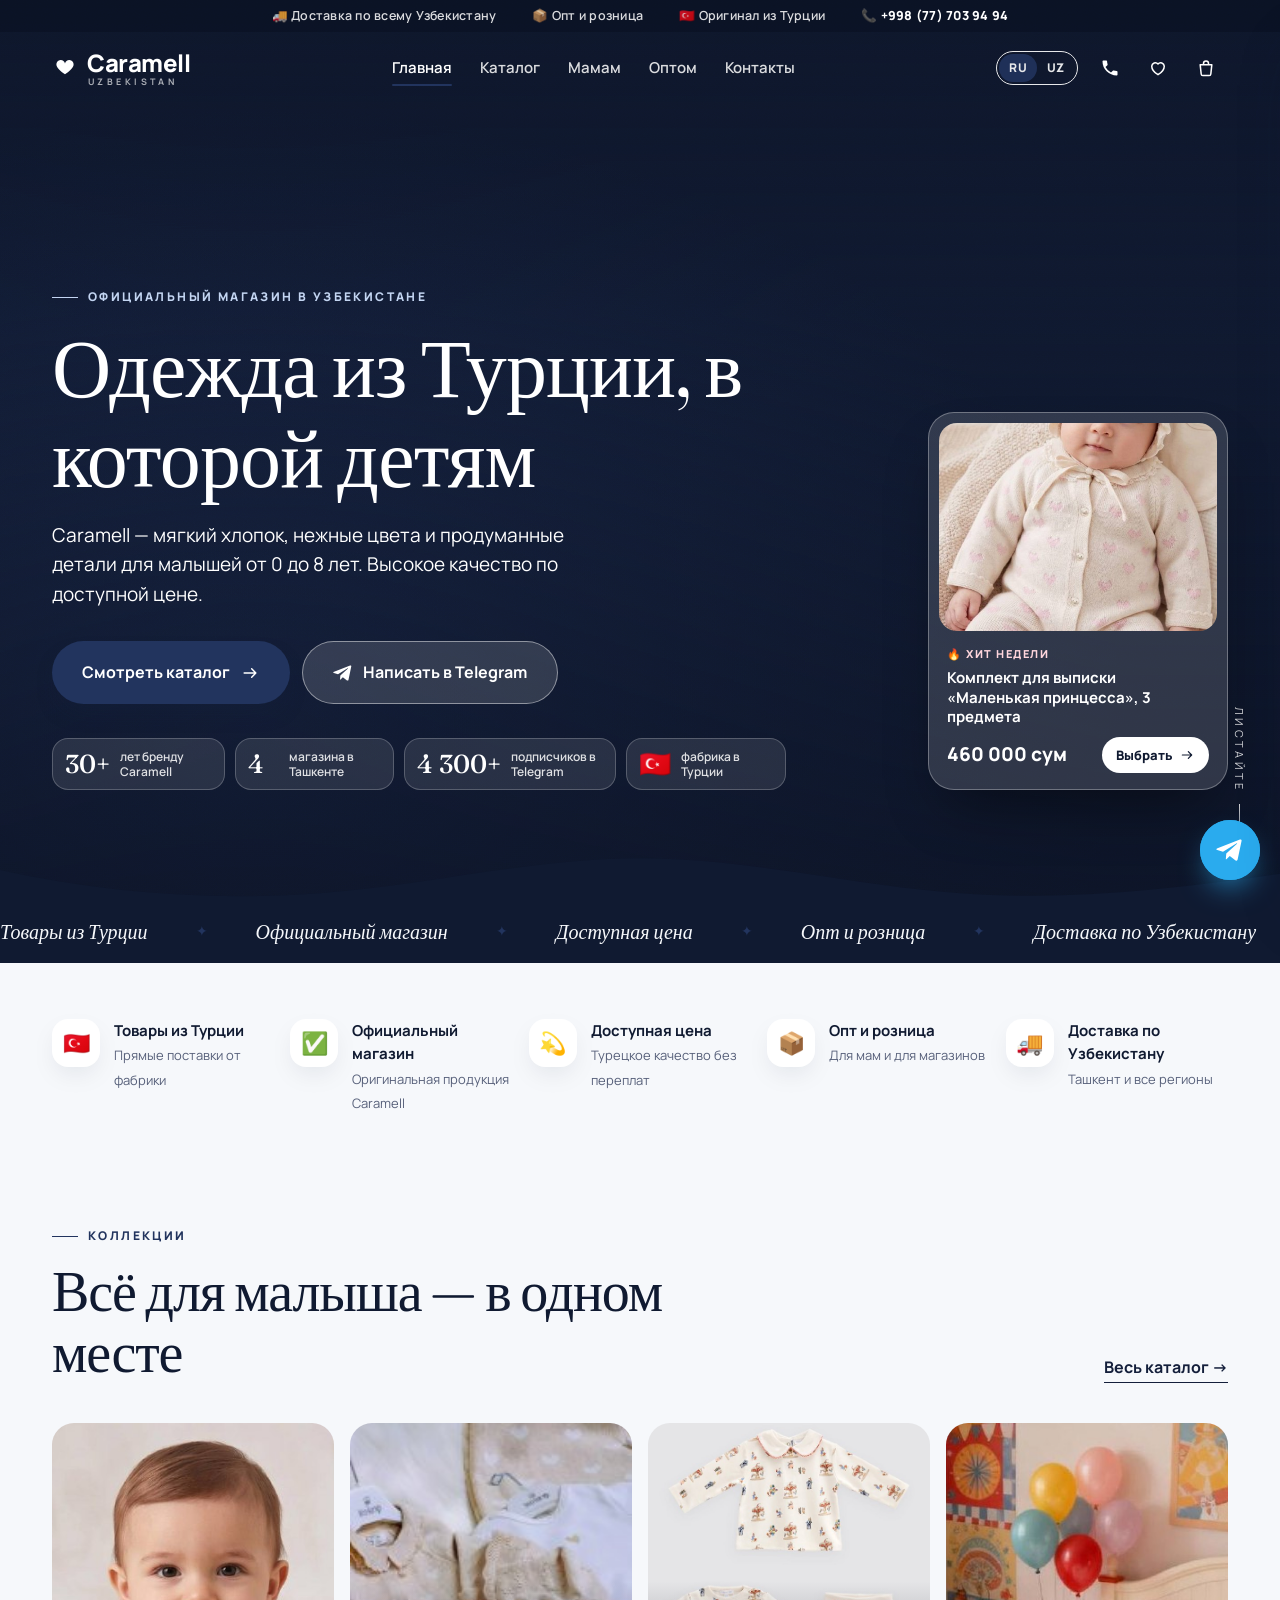
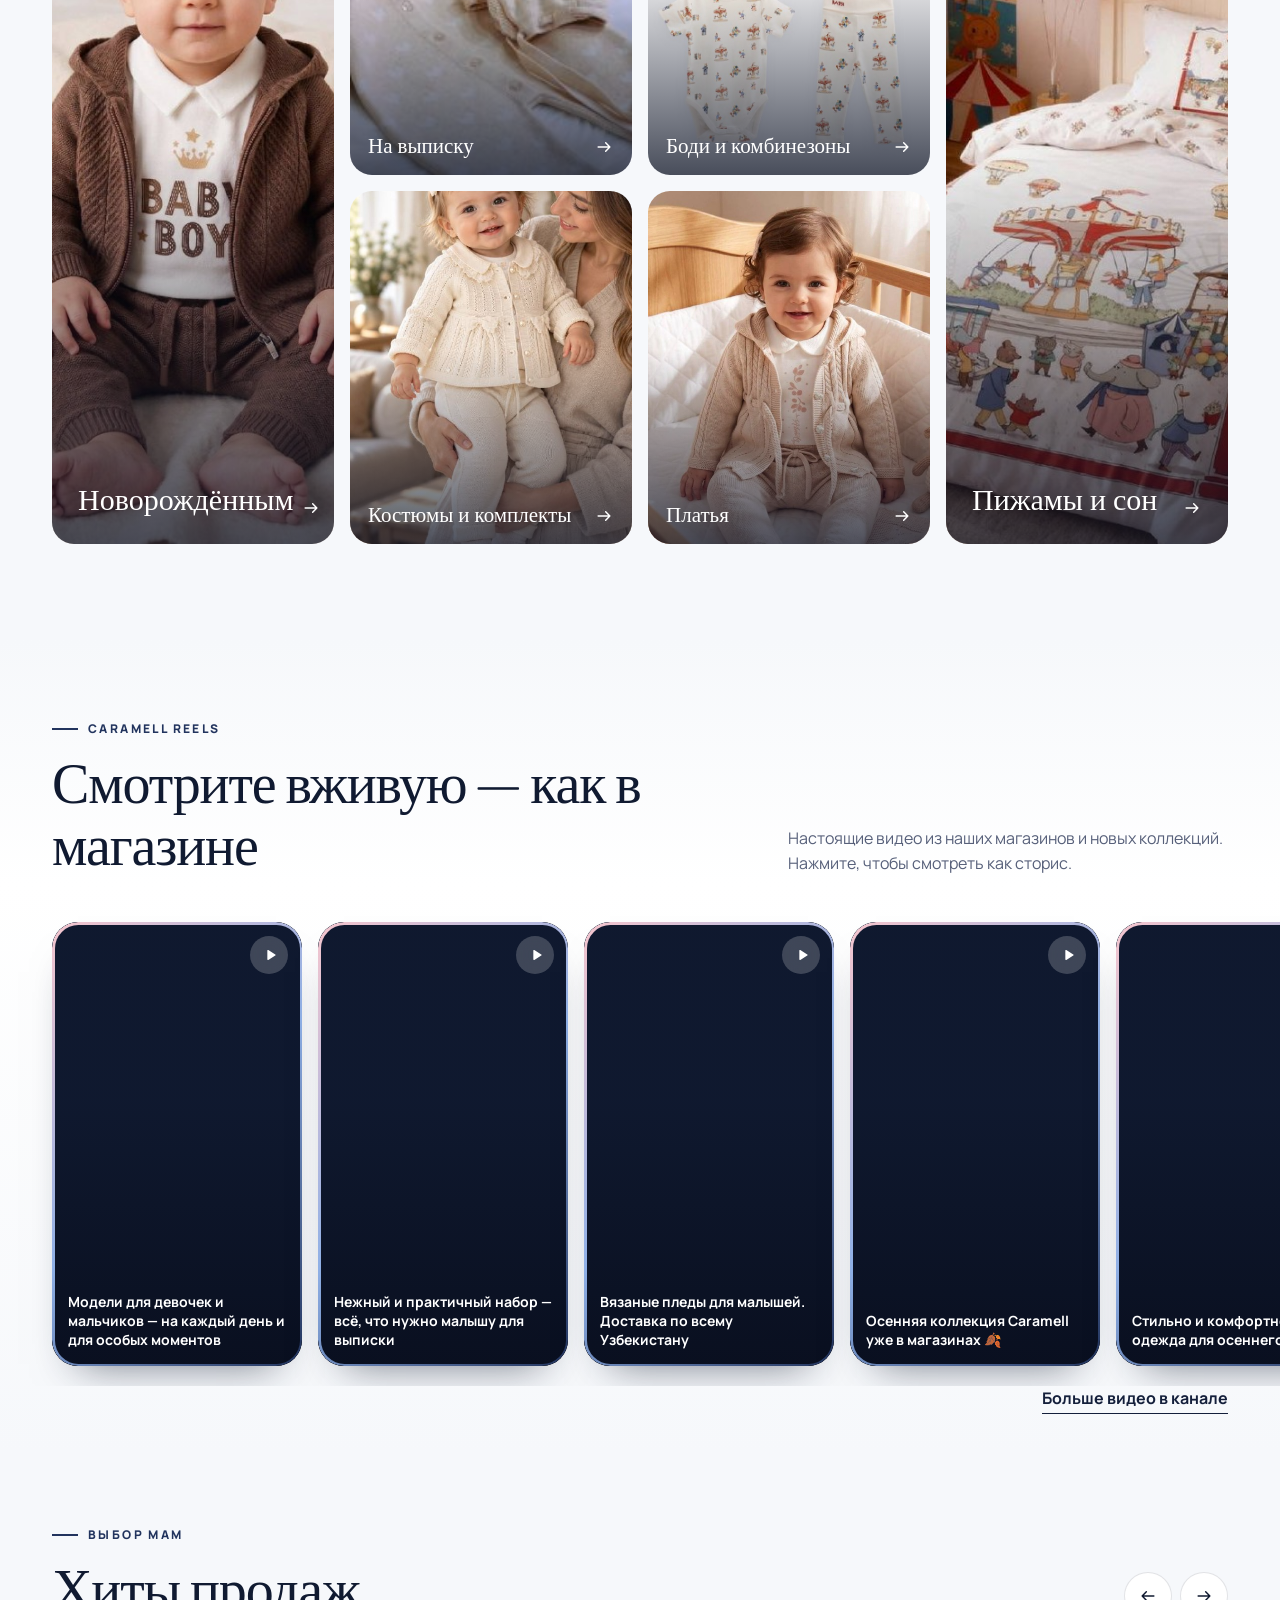
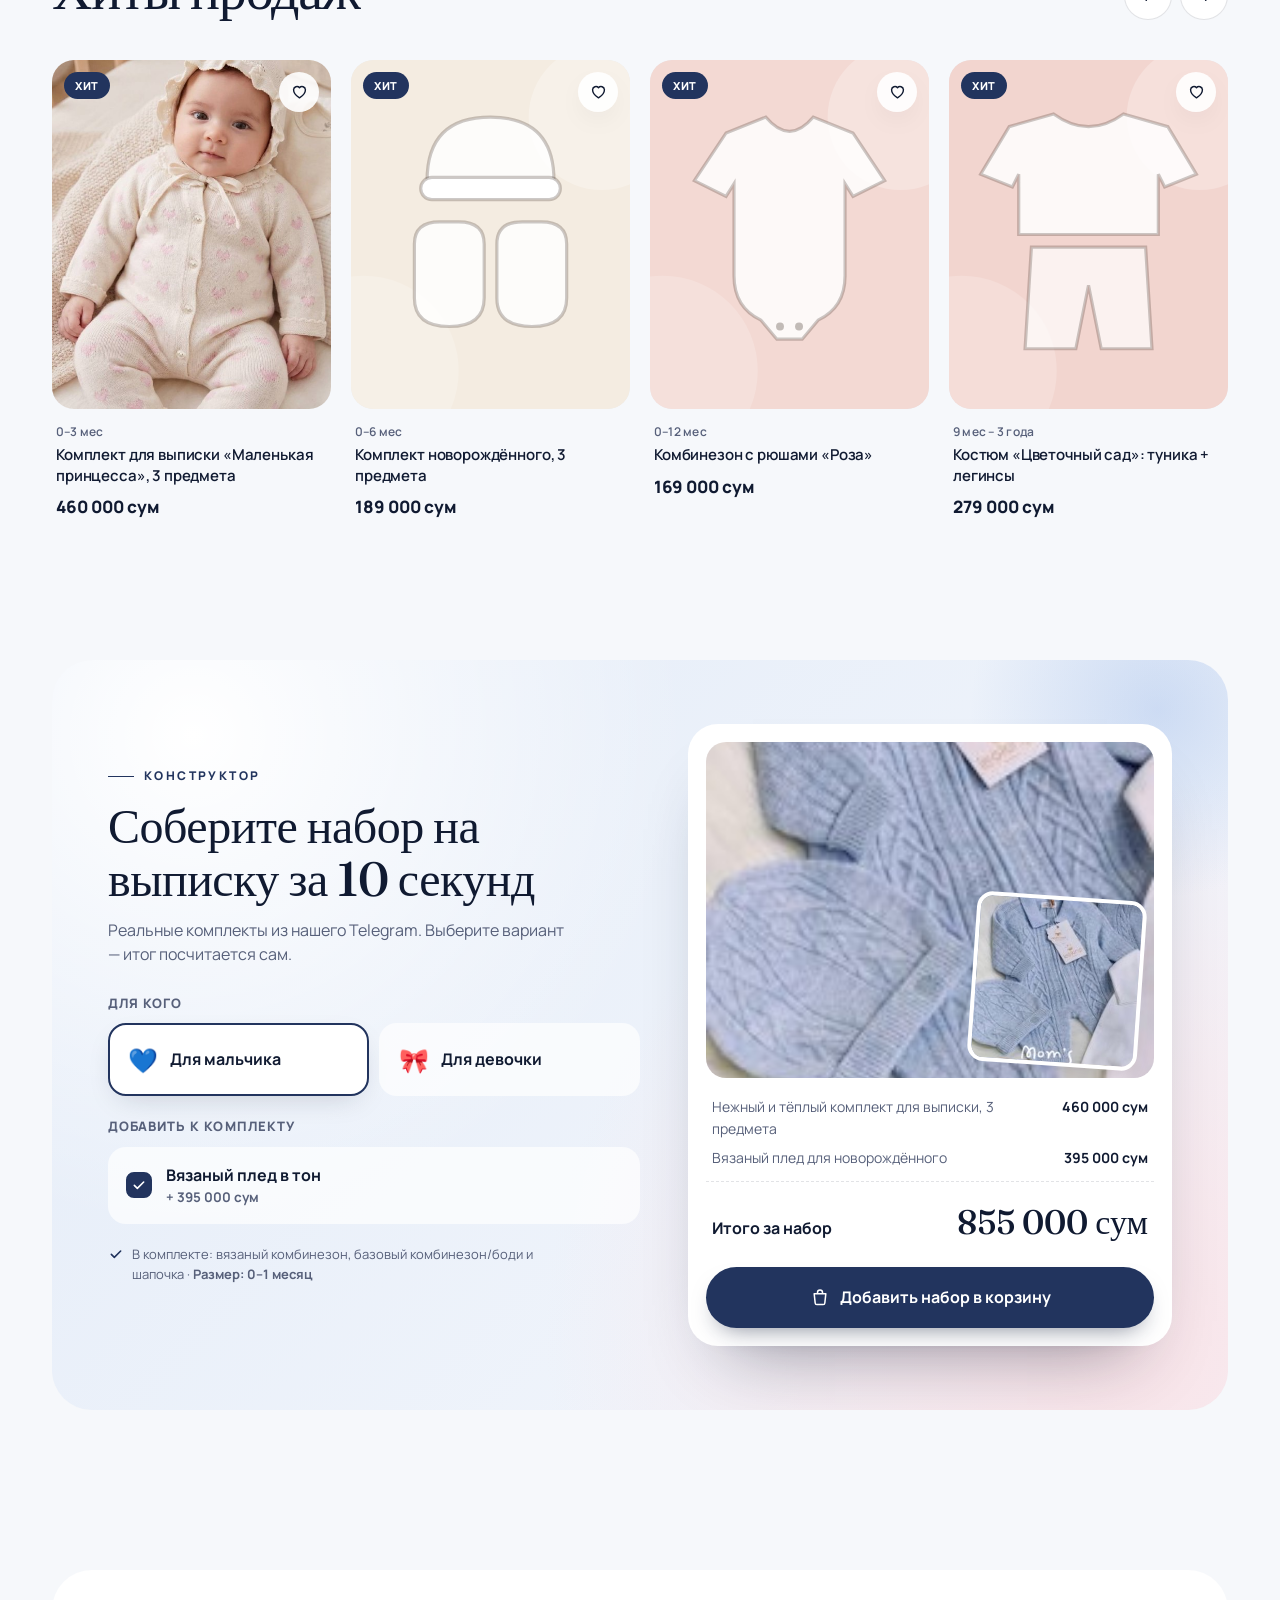
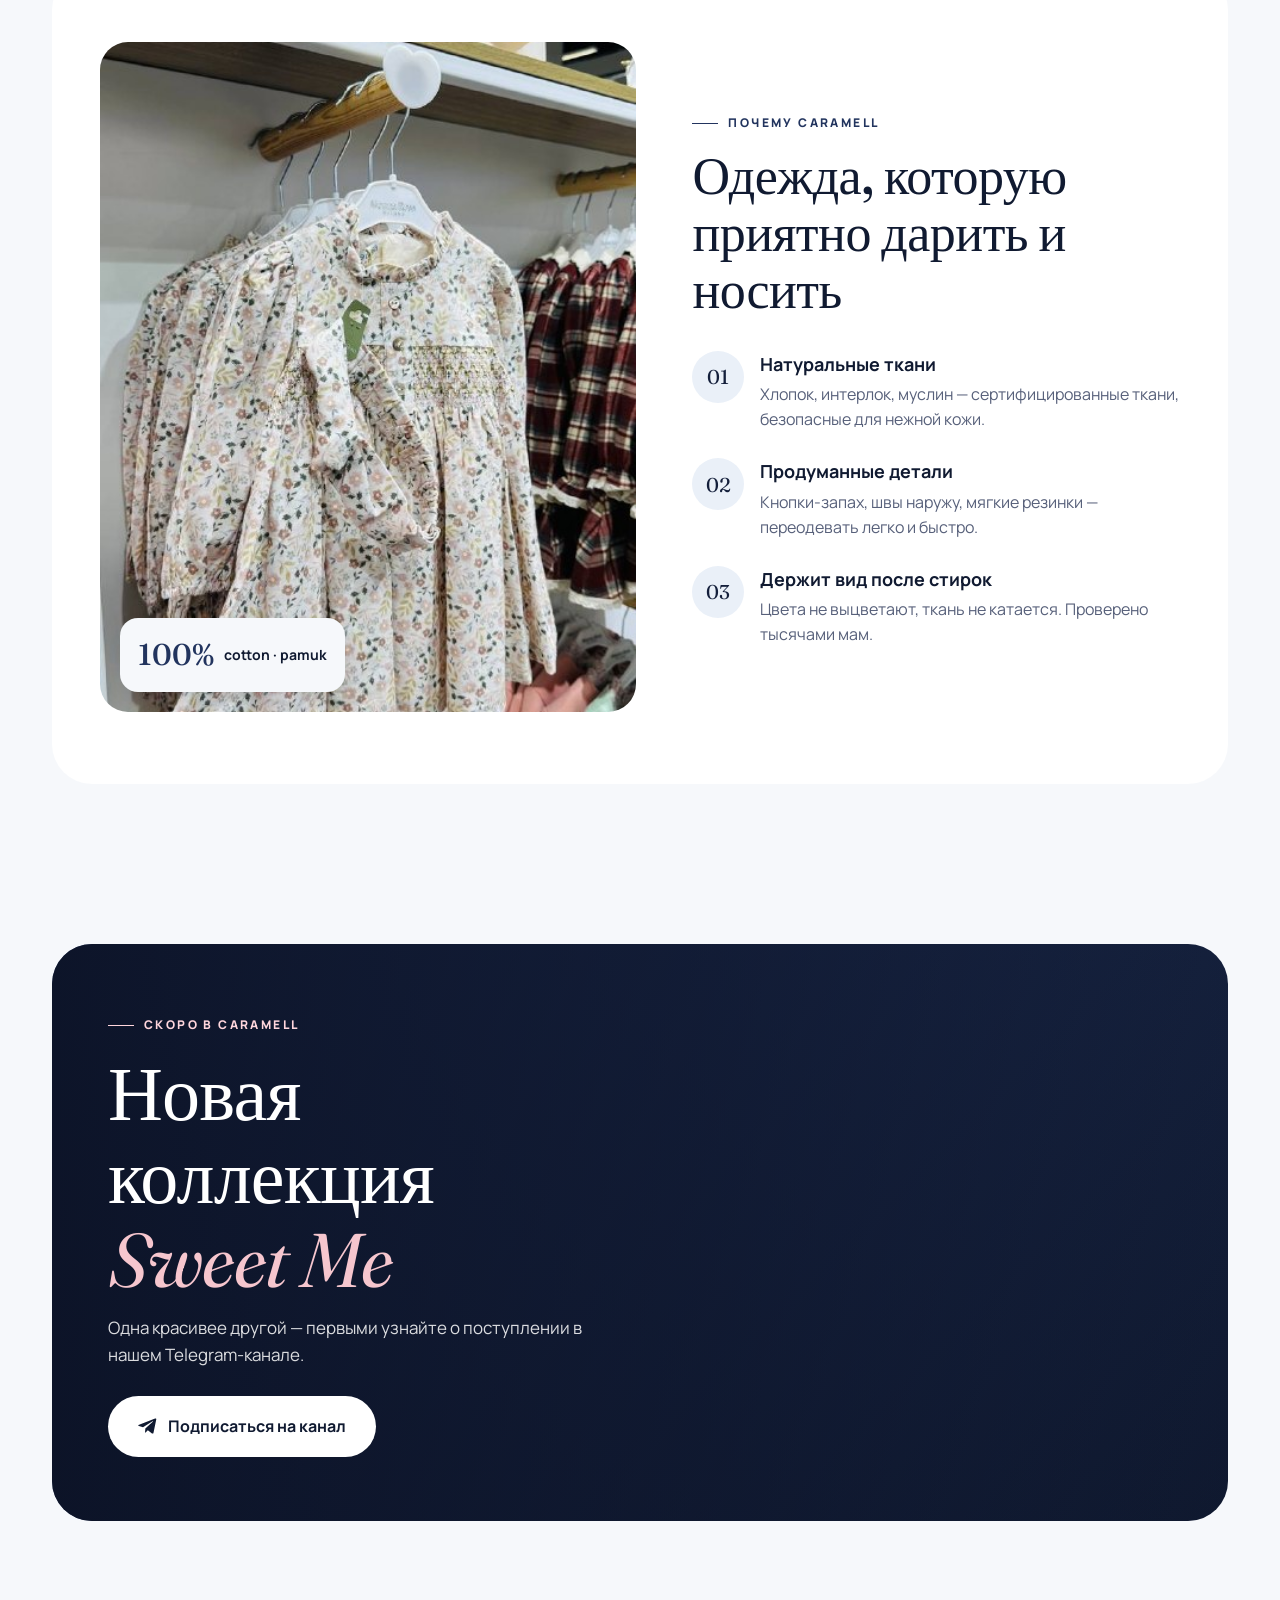
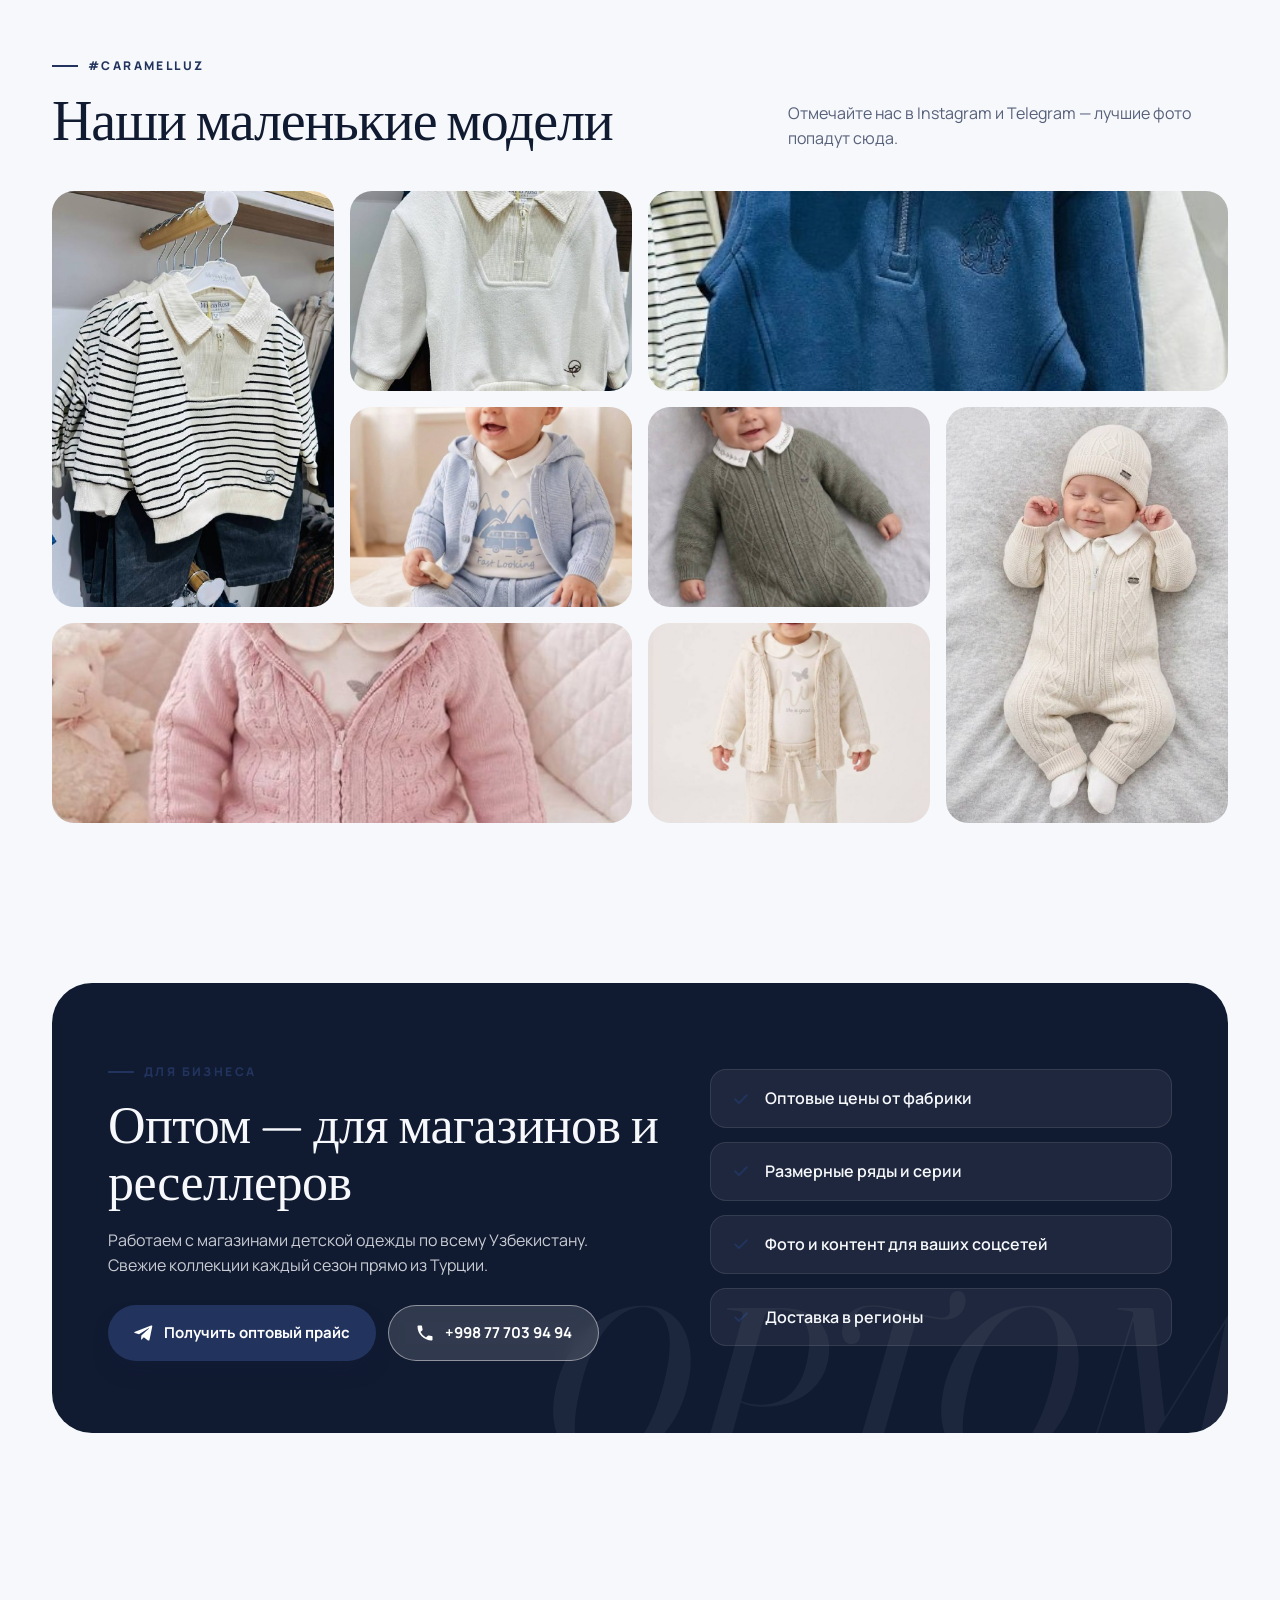
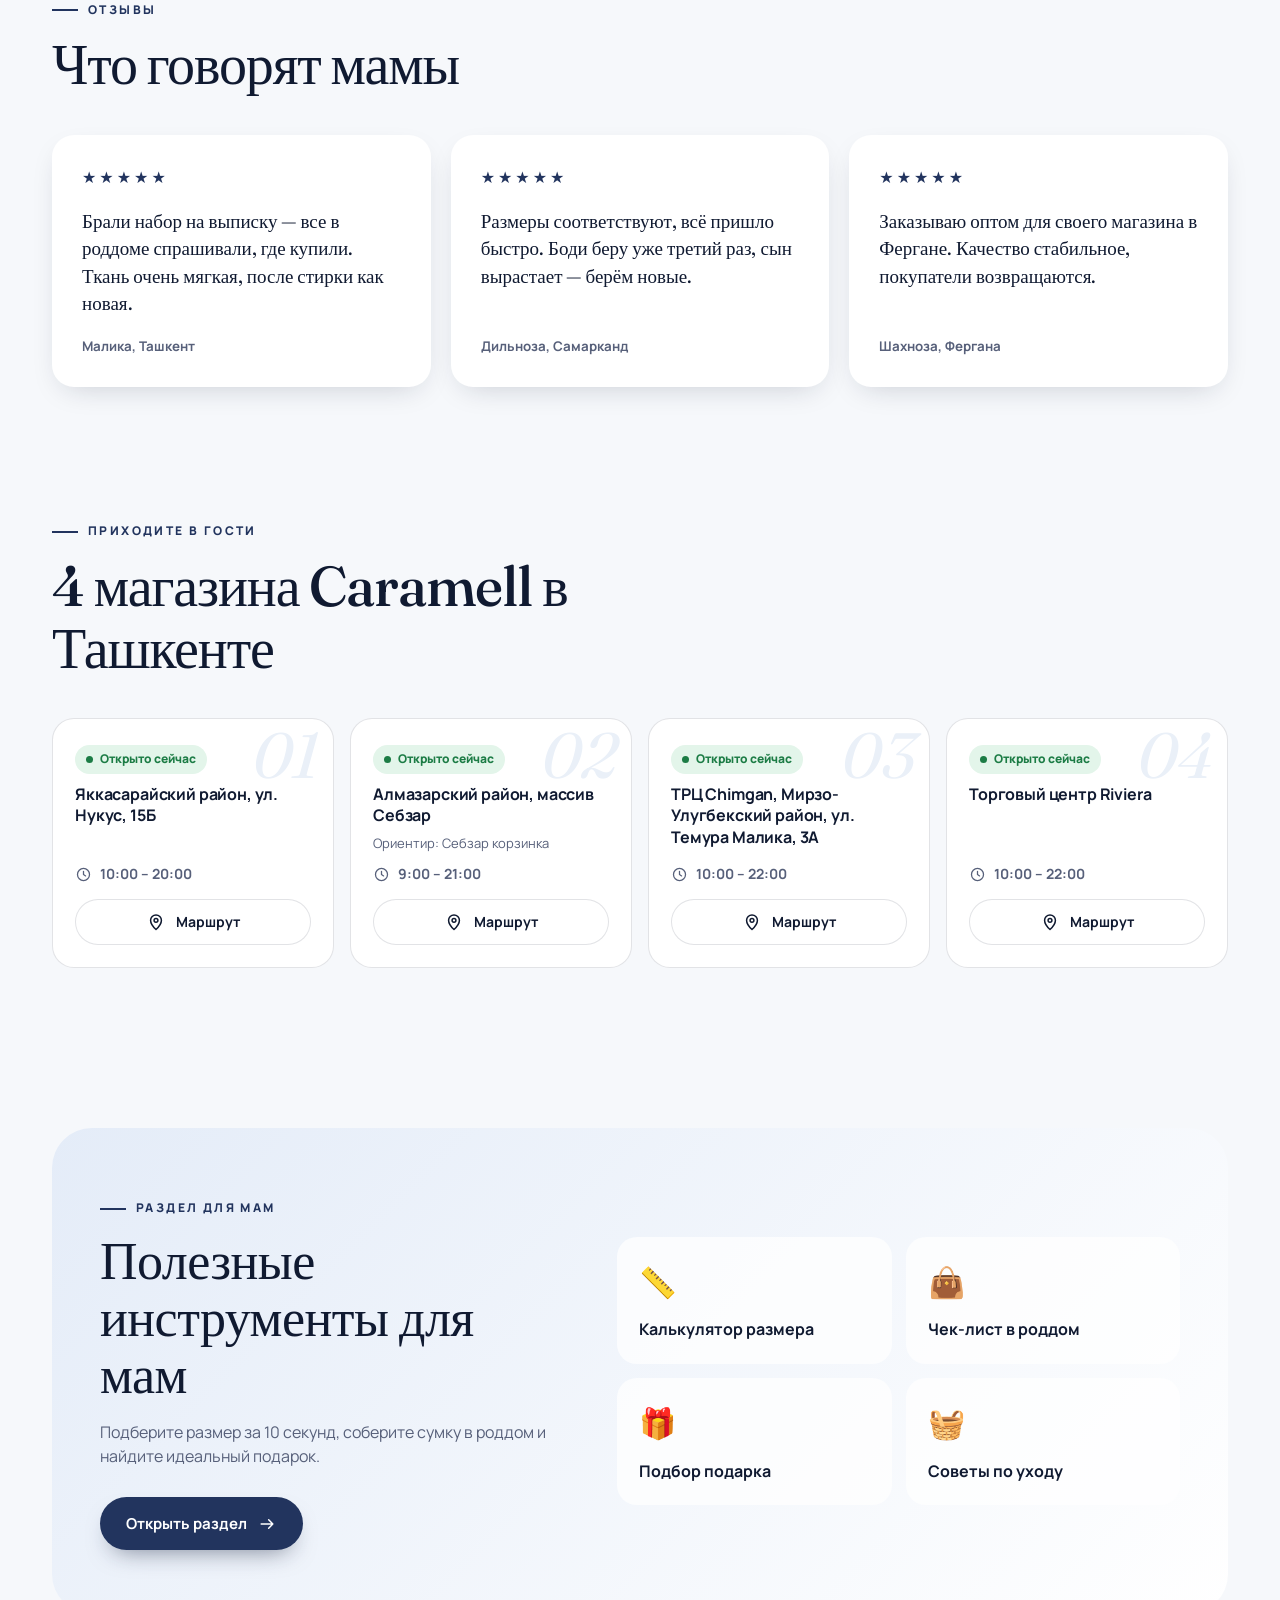
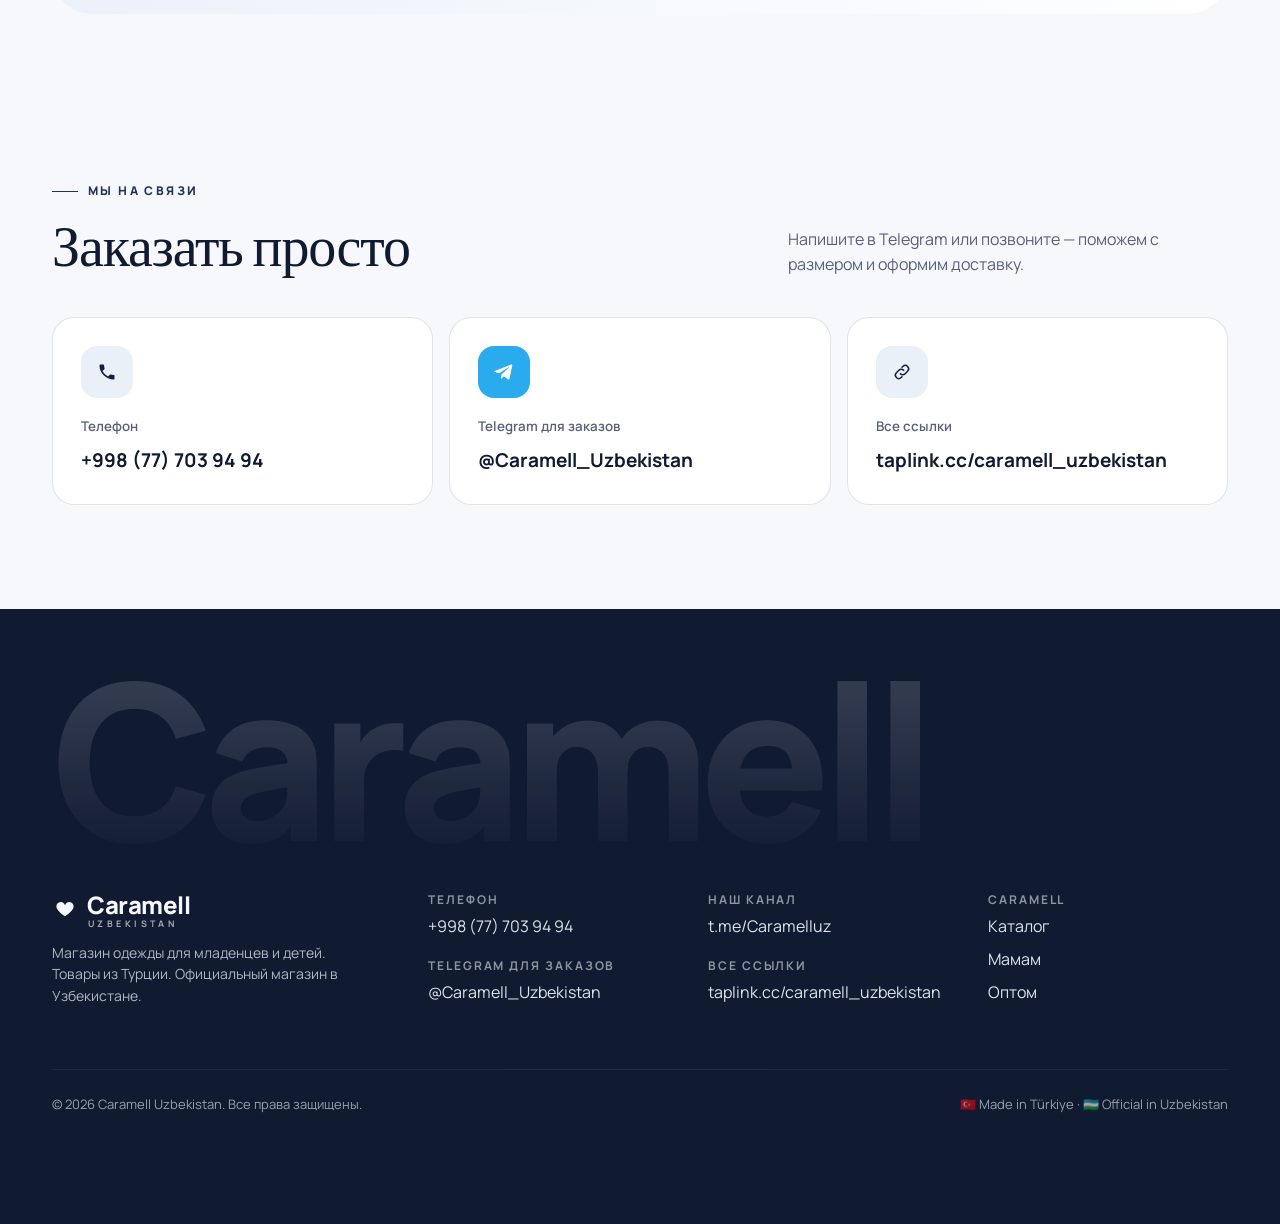
==== commit 304056f1: "Wire up BILLZ catalog sync and Telegram photos with hourly auto-update - sync_billz.py: group varian" ====
--- a/index.html
+++ b/index.html
@@ -260,6 +260,8 @@
   </section>
 
   <script src="js/i18n.js"></script>
+  <script src="js/data/telegram.js"></script>
+  <script src="js/data/billz.js"></script>
   <script src="js/products.js"></script>
   <script src="js/wishlist.js"></script>
   <script src="js/cart.js"></script>
--- a/css/style.css
+++ b/css/style.css
@@ -245,6 +245,7 @@
 .look figure:nth-child(7) { grid-area: 3 / 1 / 4 / 3; }
 .look figure:nth-child(8) { grid-area: 3 / 3; }
 .look img { width: 100%; height: 100%; object-fit: cover; transition: transform .8s var(--ease); }
+.look figure > a { display: block; height: 100%; }
 .look figure:hover img { transform: scale(1.05); }
 @media (max-width: 900px) {
   .look { grid-template-columns: repeat(2, 1fr); grid-auto-rows: 150px; gap: 12px; }
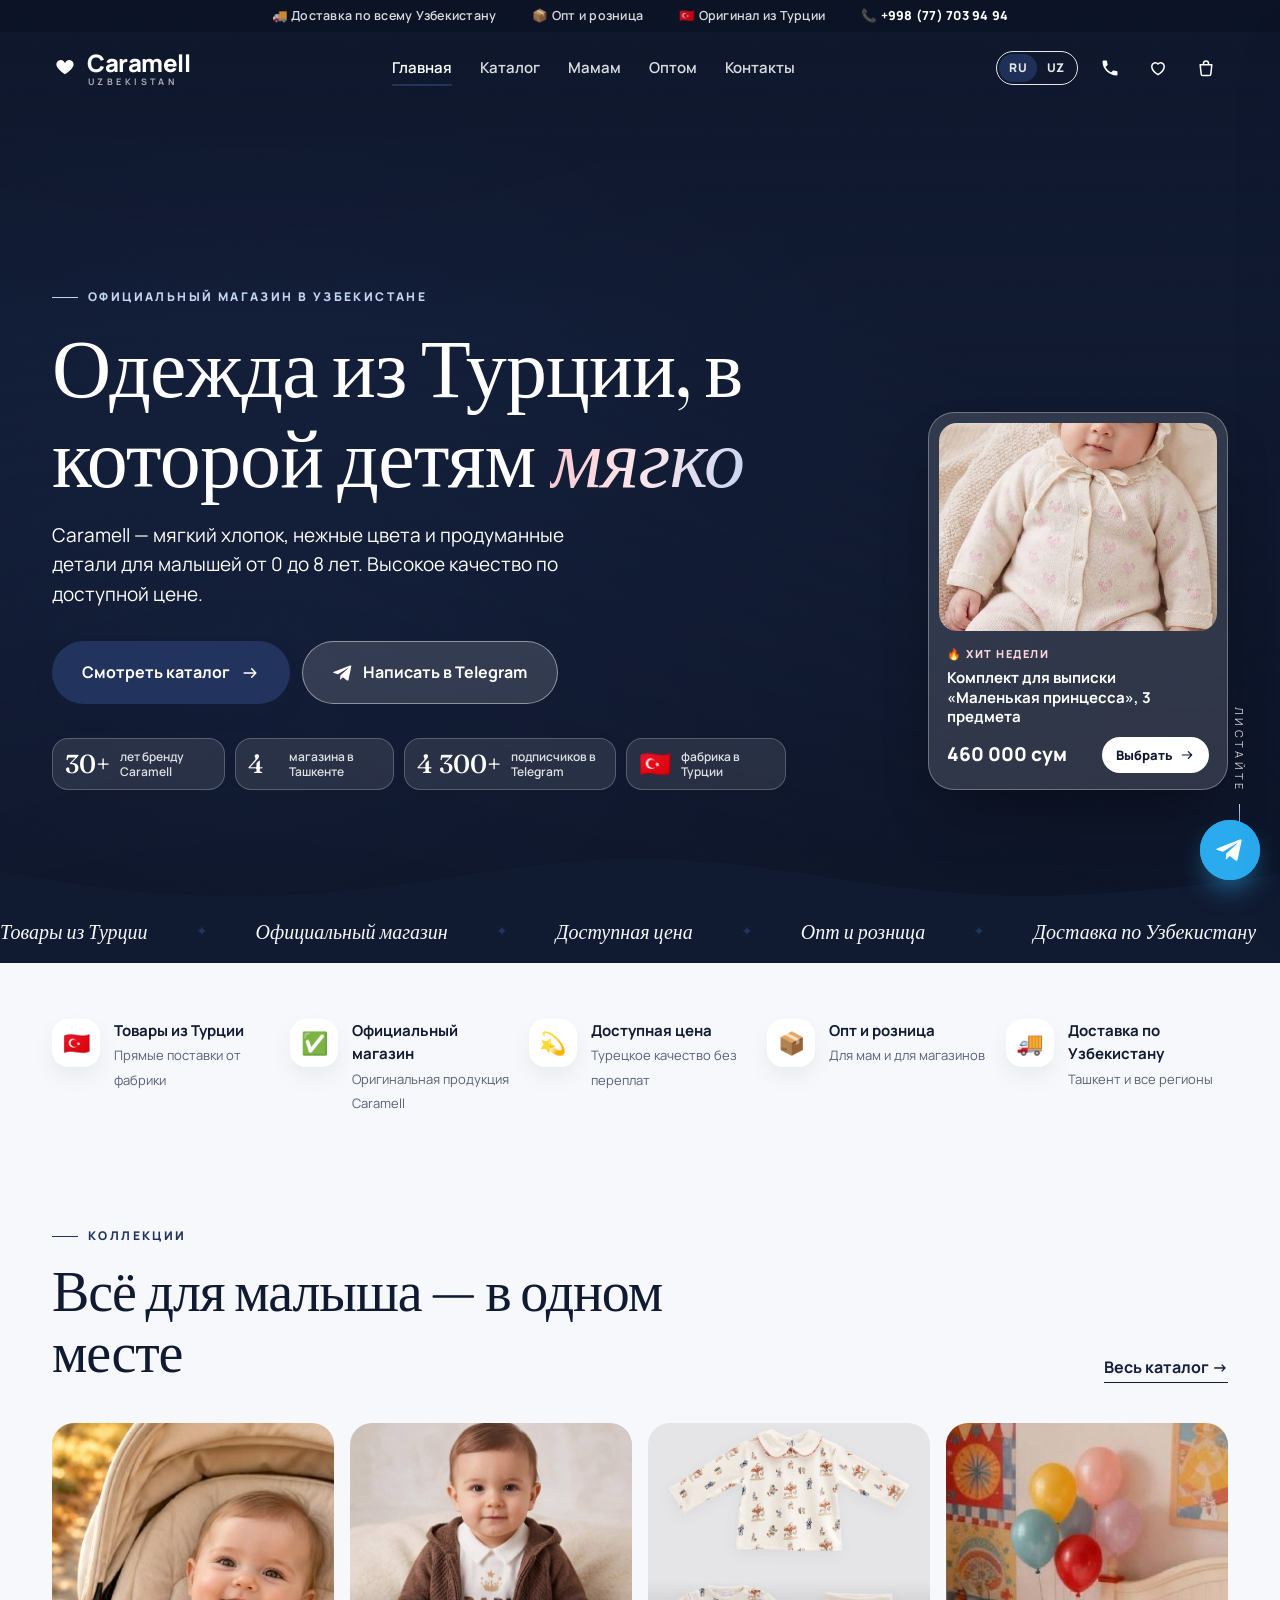
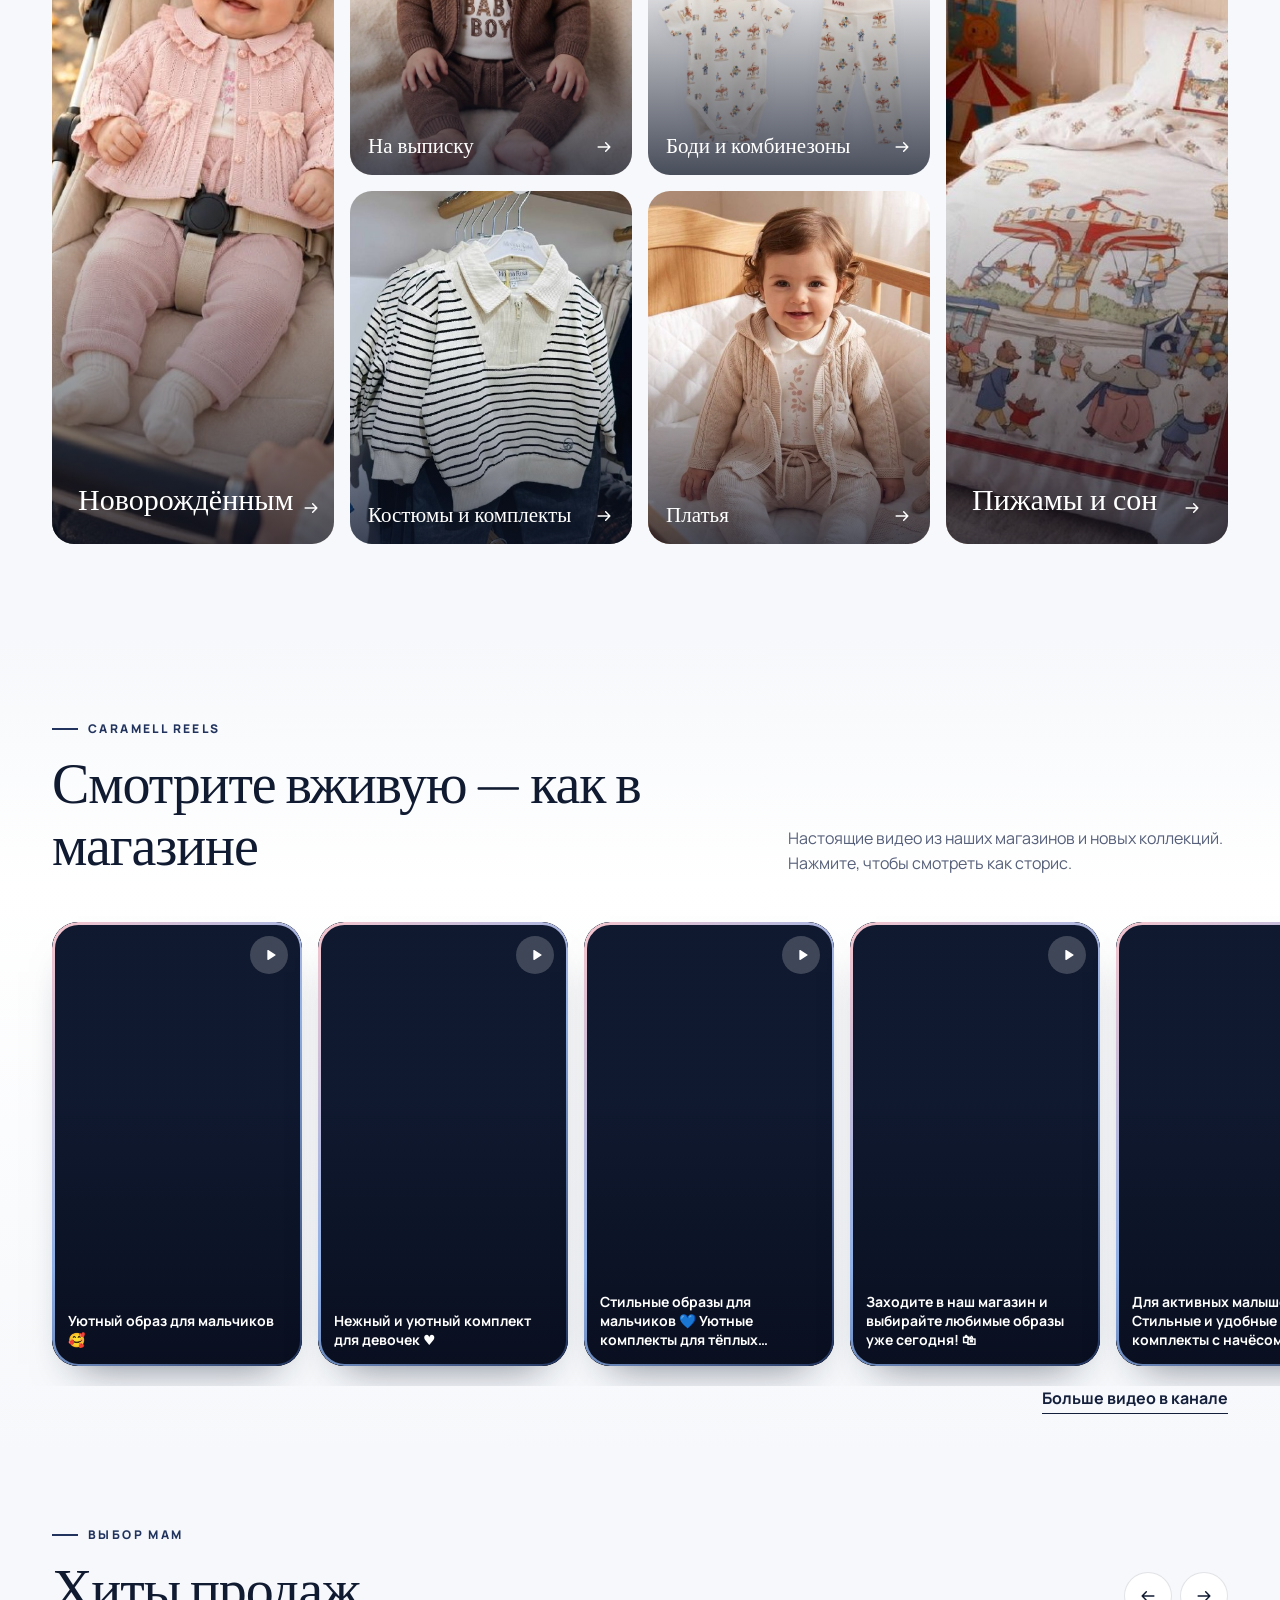
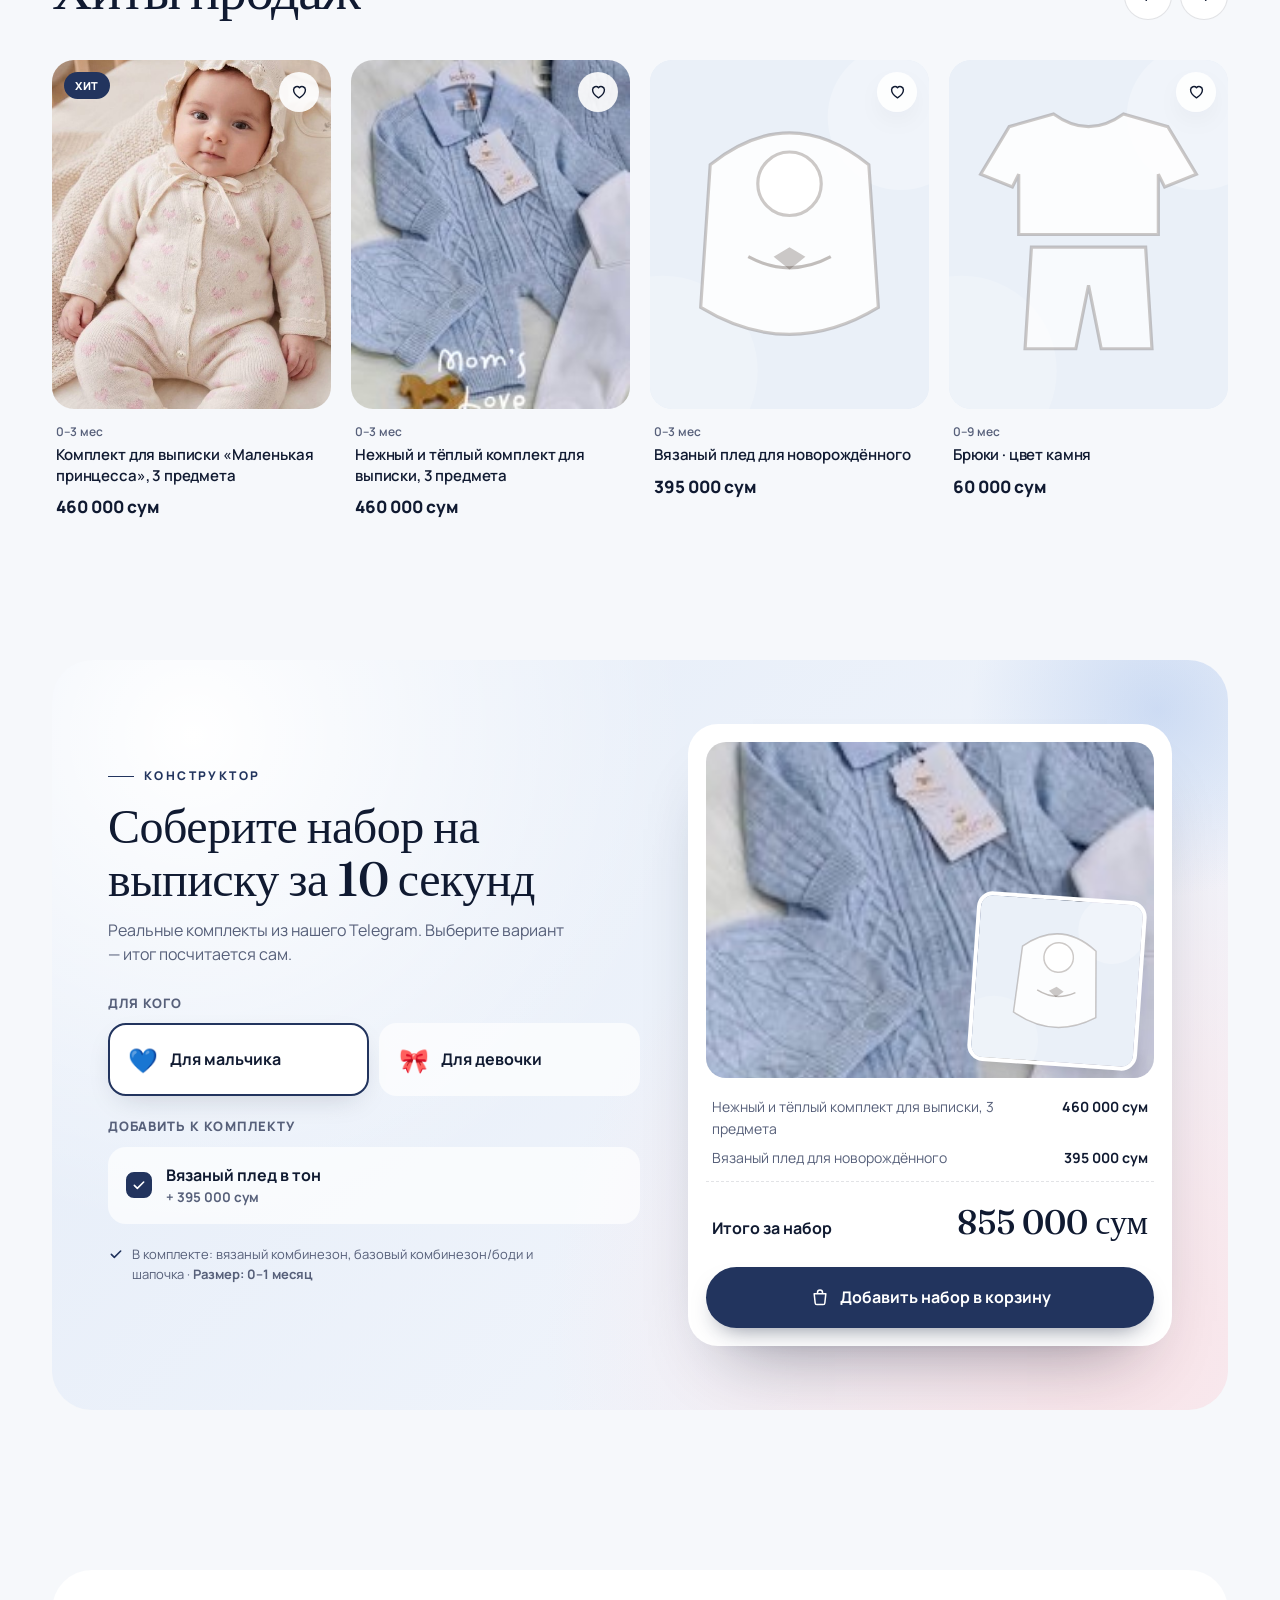
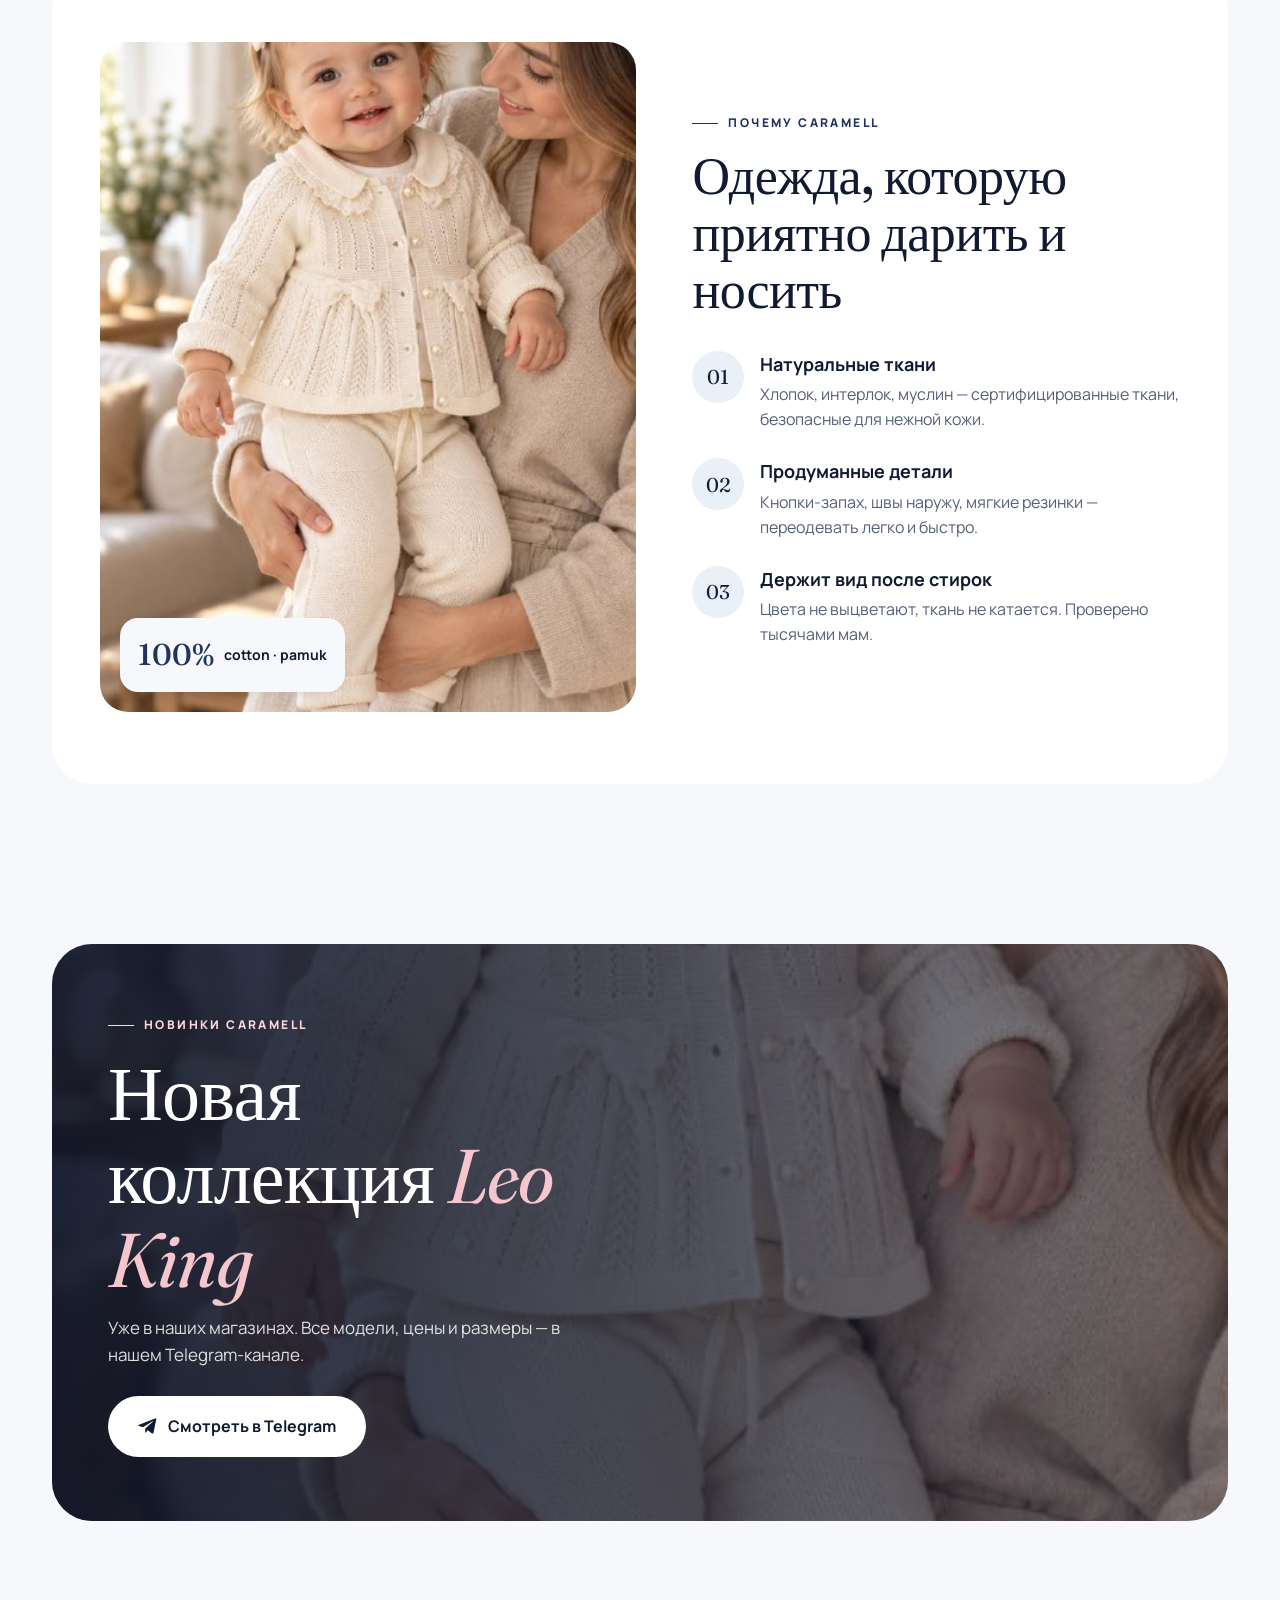
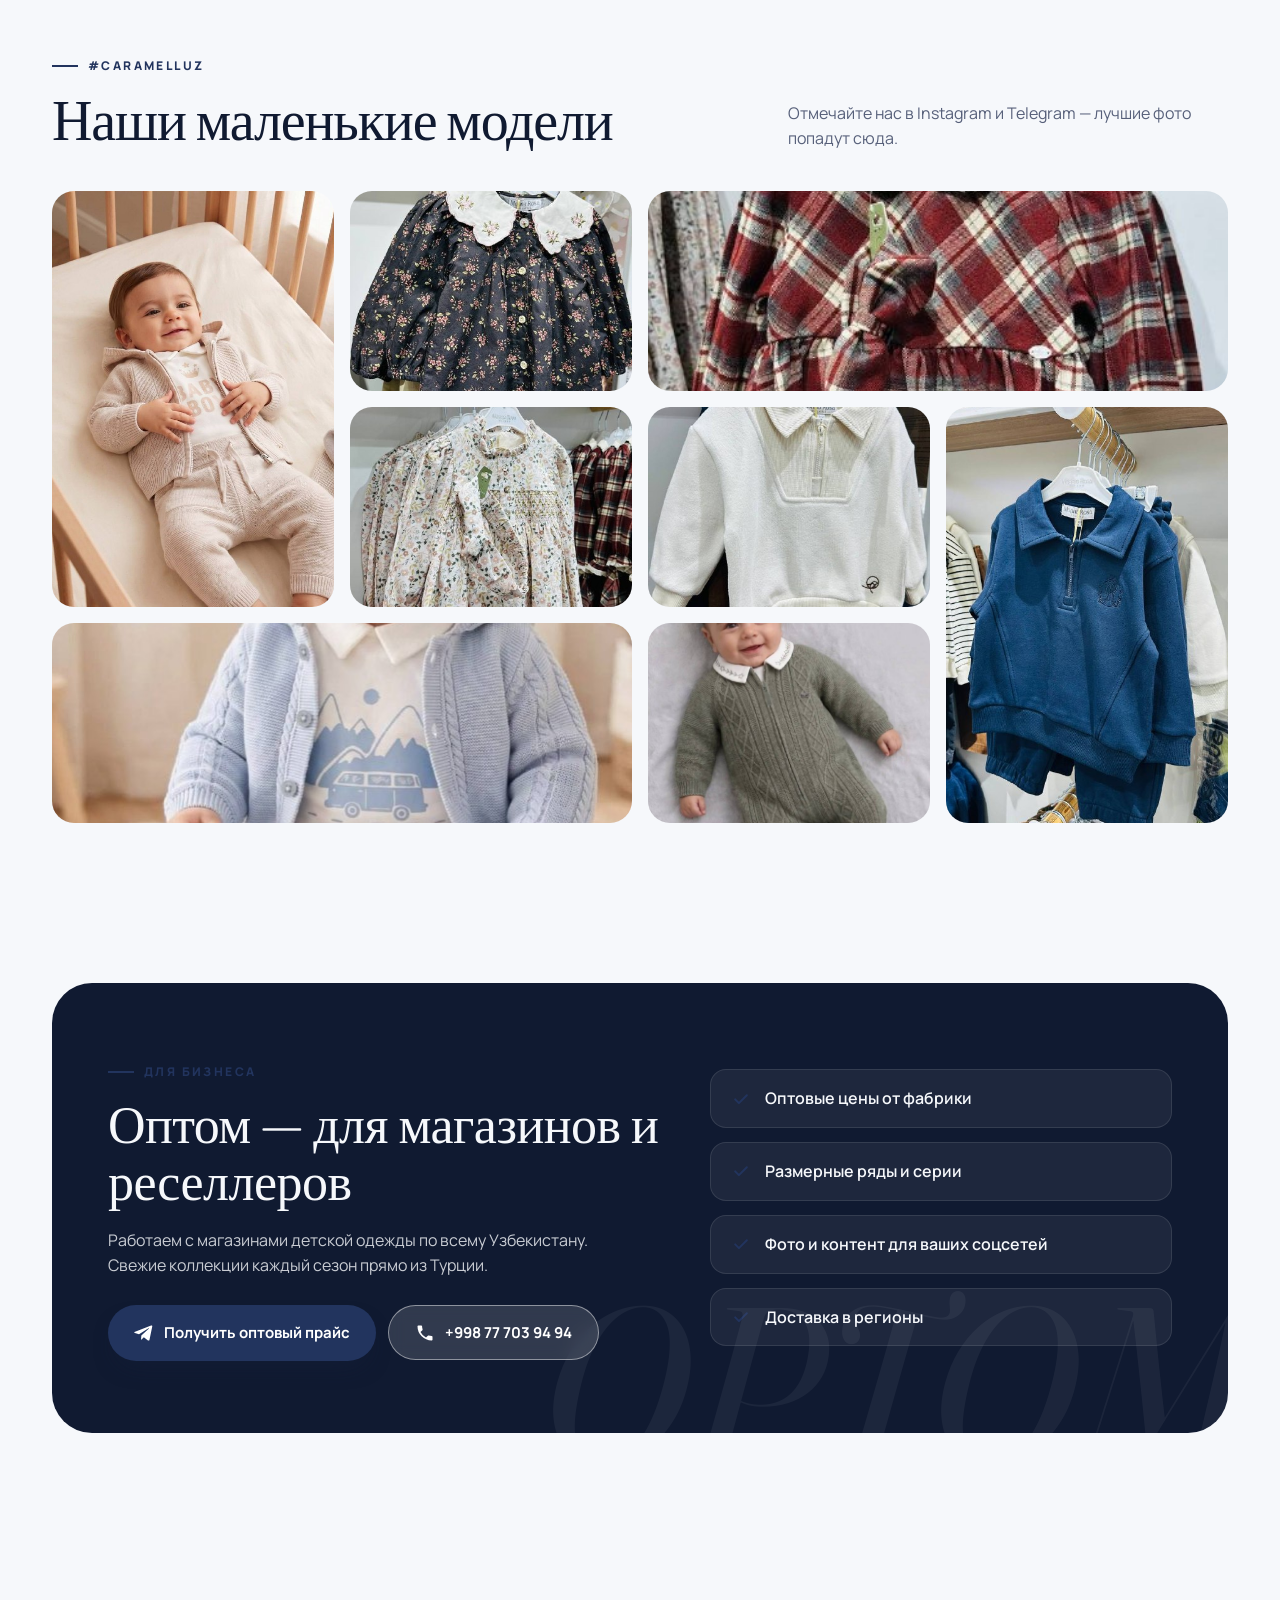
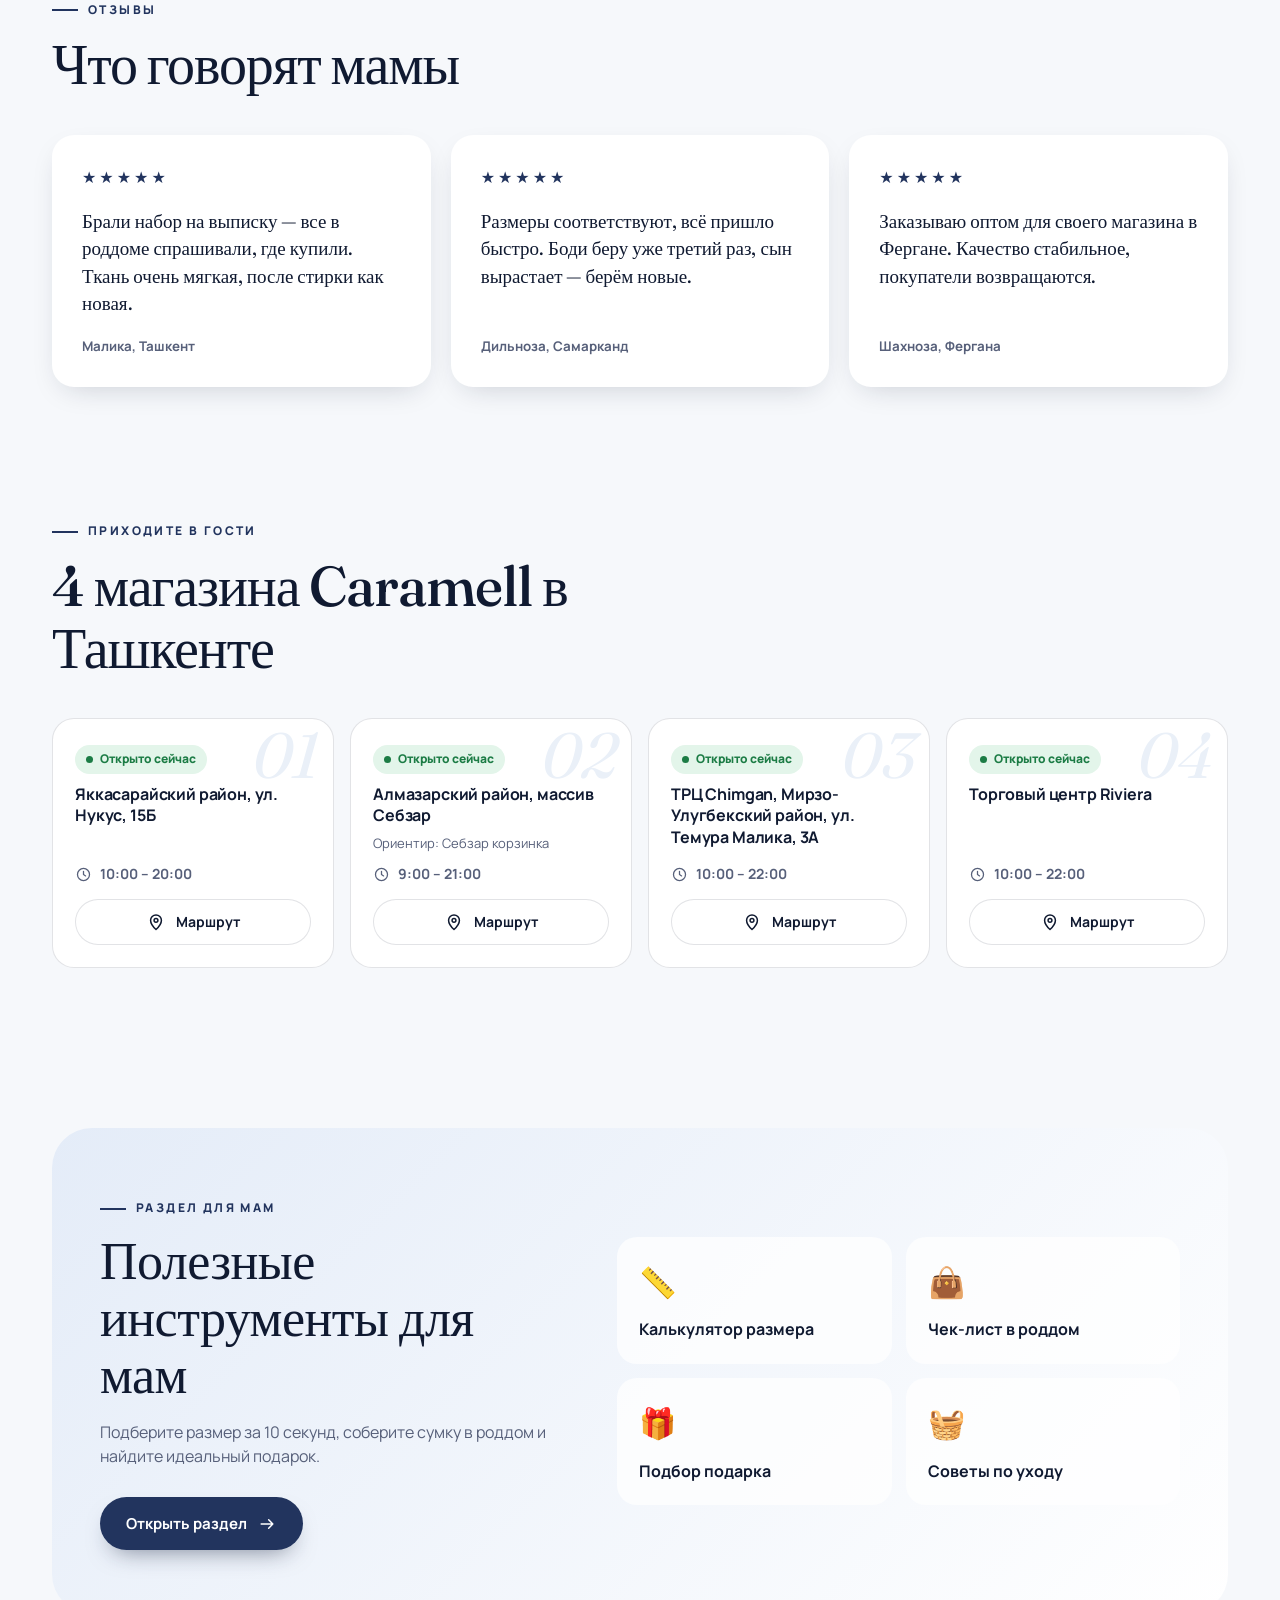
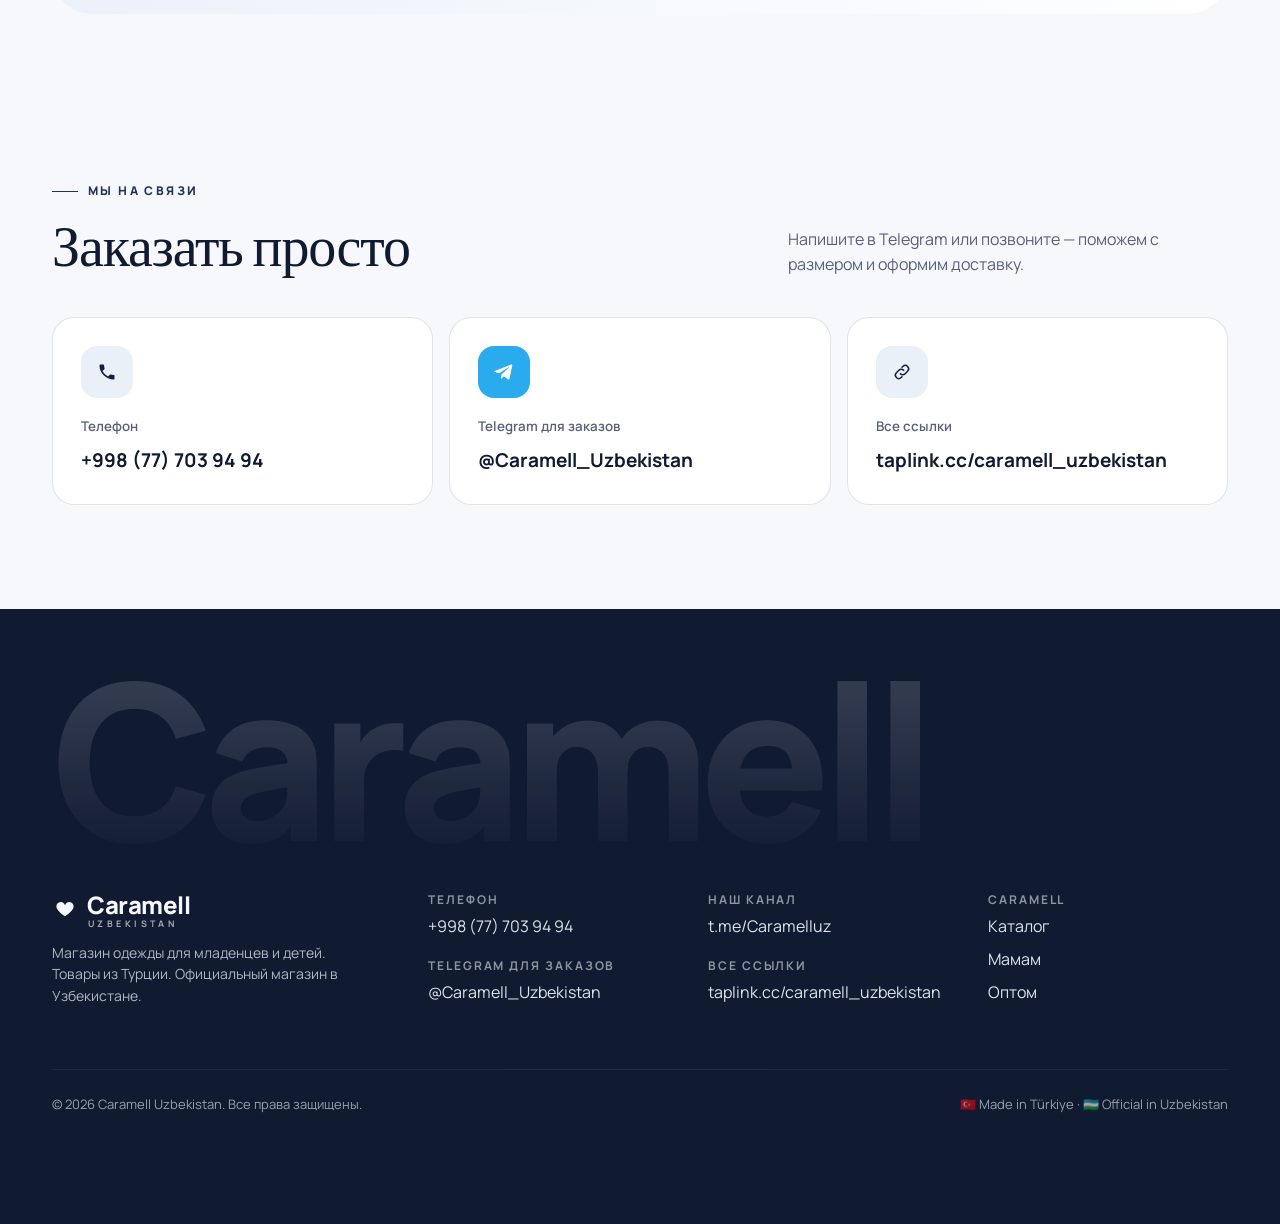
==== commit cc179d2b: "Fresh Telegram reels, best video frames instead of photos, real best sellers - Reels block always sh" ====
--- a/index.html
+++ b/index.html
@@ -157,12 +157,12 @@
   <section class="section-sm">
     <div class="container">
       <div class="soon reveal">
-        <video class="soon-vid" muted loop playsinline preload="none" data-src="assets/reels/r7.mp4"></video>
+        <video class="soon-vid" muted loop playsinline preload="none"></video>
         <div class="soon-in">
           <span class="kicker" data-i18n="soon.kicker"></span>
-          <h2 data-i18n="soon.title"></h2>
+          <h2></h2>
           <p data-i18n="soon.sub"></p>
-          <a class="btn btn-light btn-xl" href="https://t.me/Caramelluz" target="_blank" rel="noopener"><svg class="i"><use href="#i-tg"/></svg><span data-i18n="soon.cta"></span></a>
+          <a class="btn btn-light btn-xl soon-link" href="https://t.me/Caramelluz" target="_blank" rel="noopener"><svg class="i"><use href="#i-tg"/></svg><span data-i18n="soon.cta"></span></a>
         </div>
       </div>
     </div>
--- a/css/style.css
+++ b/css/style.css
@@ -526,6 +526,8 @@
 .card-fav.is-fav path { fill: currentColor; }
 .card-fav.pop { animation: favPop .45s var(--ease); }
 @keyframes favPop { 40% { transform: scale(1.35); } }
+.more-wrap { grid-column: 1 / -1; display: flex; flex-direction: column; align-items: center; gap: 8px; padding: 16px 0 8px; }
+.more-wrap small { color: var(--choco-2); }
 .chip-fav .fav-count { position: static; display: inline-block; margin-left: 4px; vertical-align: 1px; }
 .chip.is-on .fav-count { background: #fff; color: var(--choco); }
 
@@ -607,7 +609,7 @@
 @media (max-width: 900px) { .builder { grid-template-columns: 1fr; padding: 36px 18px; border-radius: 28px; gap: 28px; } }
 
 /* Sweet Me teaser */
-.soon { position: relative; border-radius: 40px; overflow: hidden; min-height: 460px; display: flex; align-items: center; color: #fff; background: linear-gradient(135deg, #22345E, #101A31); isolation: isolate; }
+.soon { position: relative; border-radius: 40px; overflow: hidden; min-height: 460px; display: flex; align-items: center; color: #fff; background: linear-gradient(135deg, #22345E, #101A31) center / cover no-repeat; isolation: isolate; }
 .soon-vid { position: absolute; inset: 0; width: 100%; height: 100%; object-fit: cover; z-index: -2; }
 .soon::after { content: ""; position: absolute; inset: 0; z-index: -1; background: linear-gradient(90deg, rgba(10, 16, 34, .88) 0%, rgba(10, 16, 34, .55) 55%, rgba(10, 16, 34, .15)); }
 .soon-in { padding: 64px 56px; max-width: 620px; }
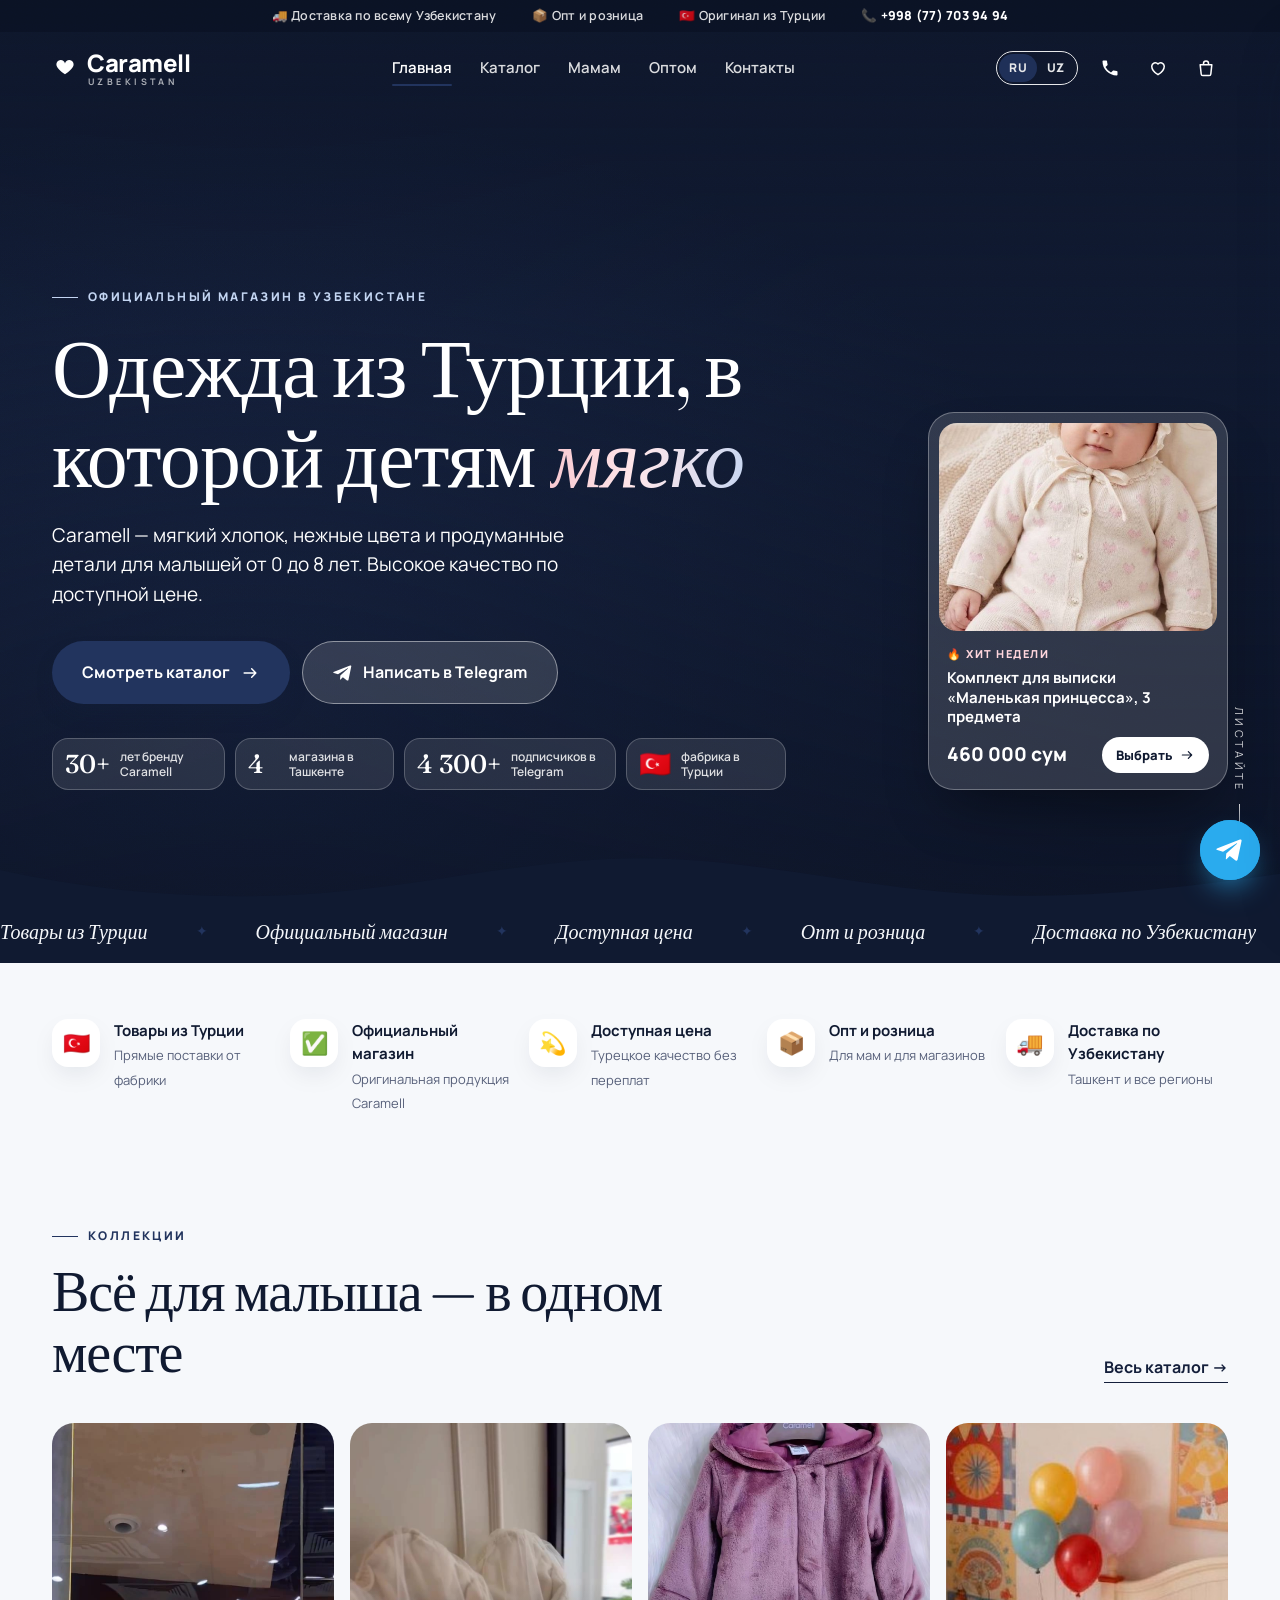
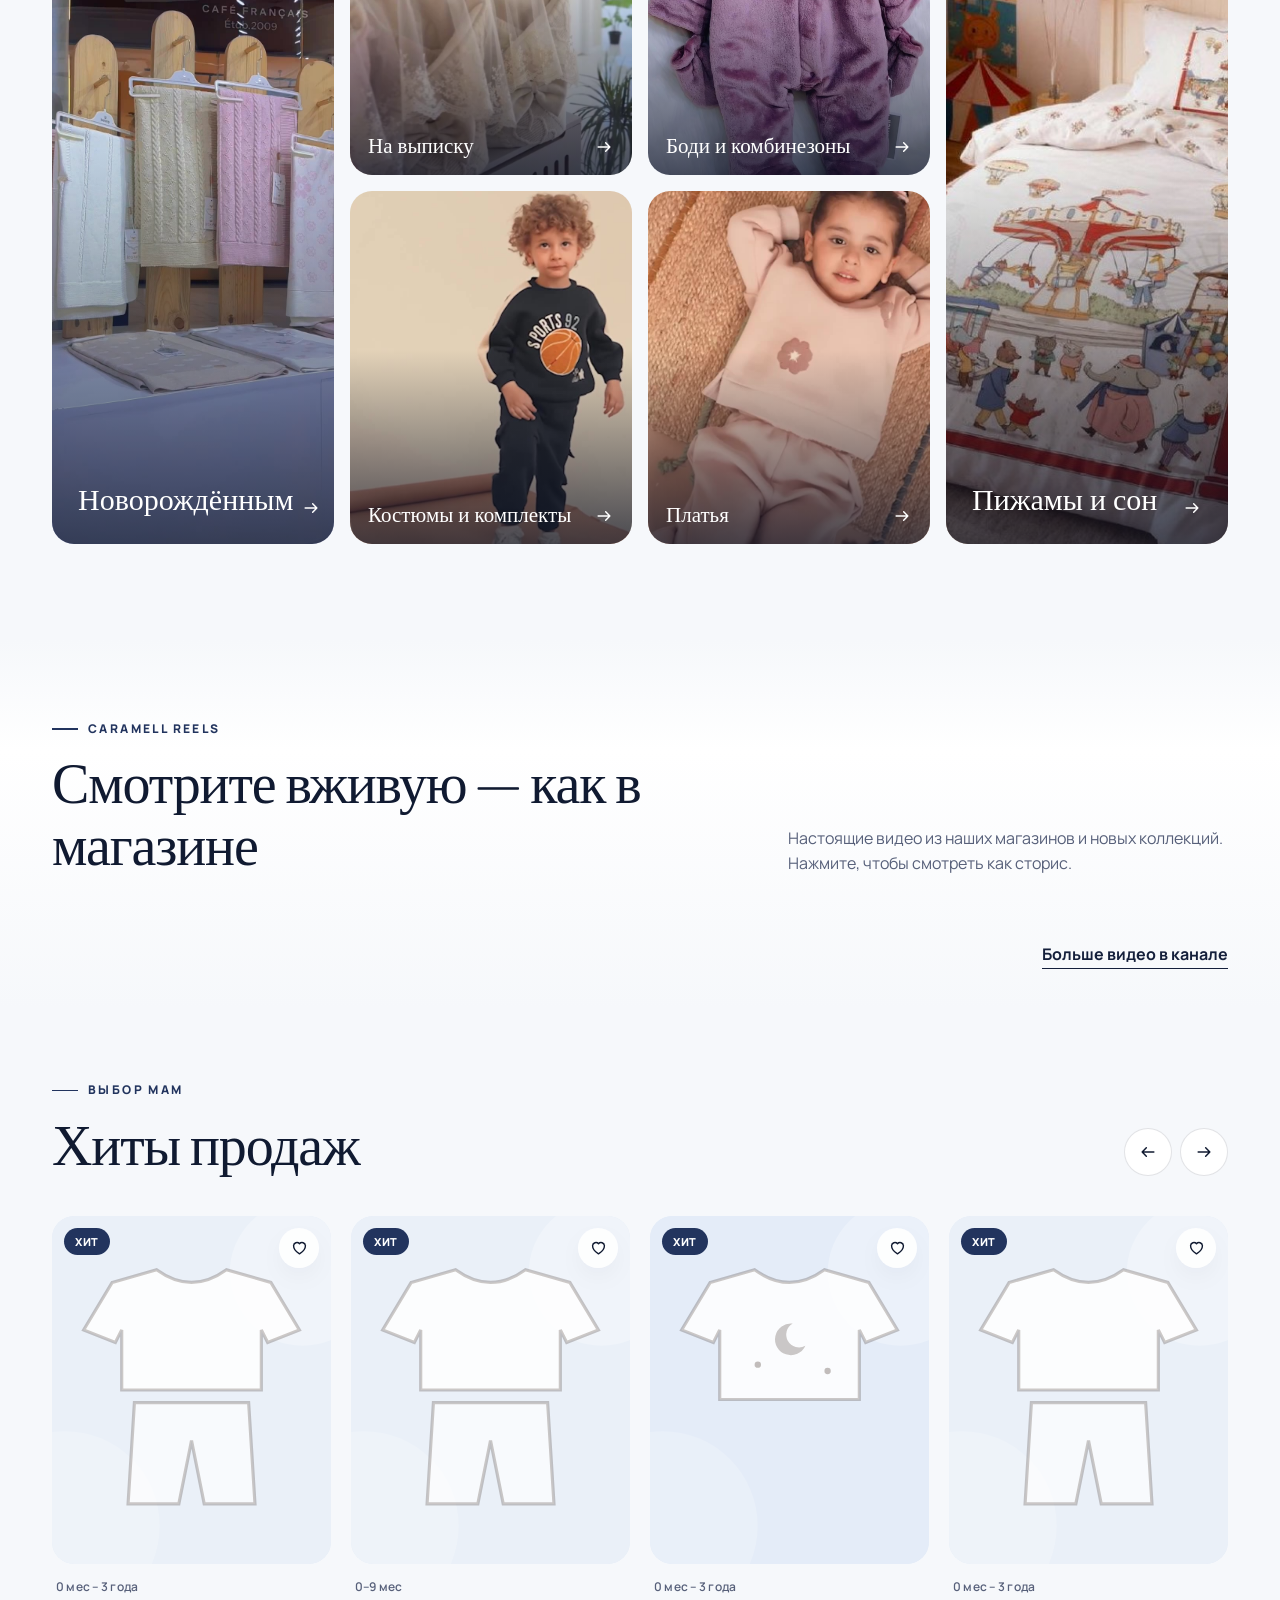
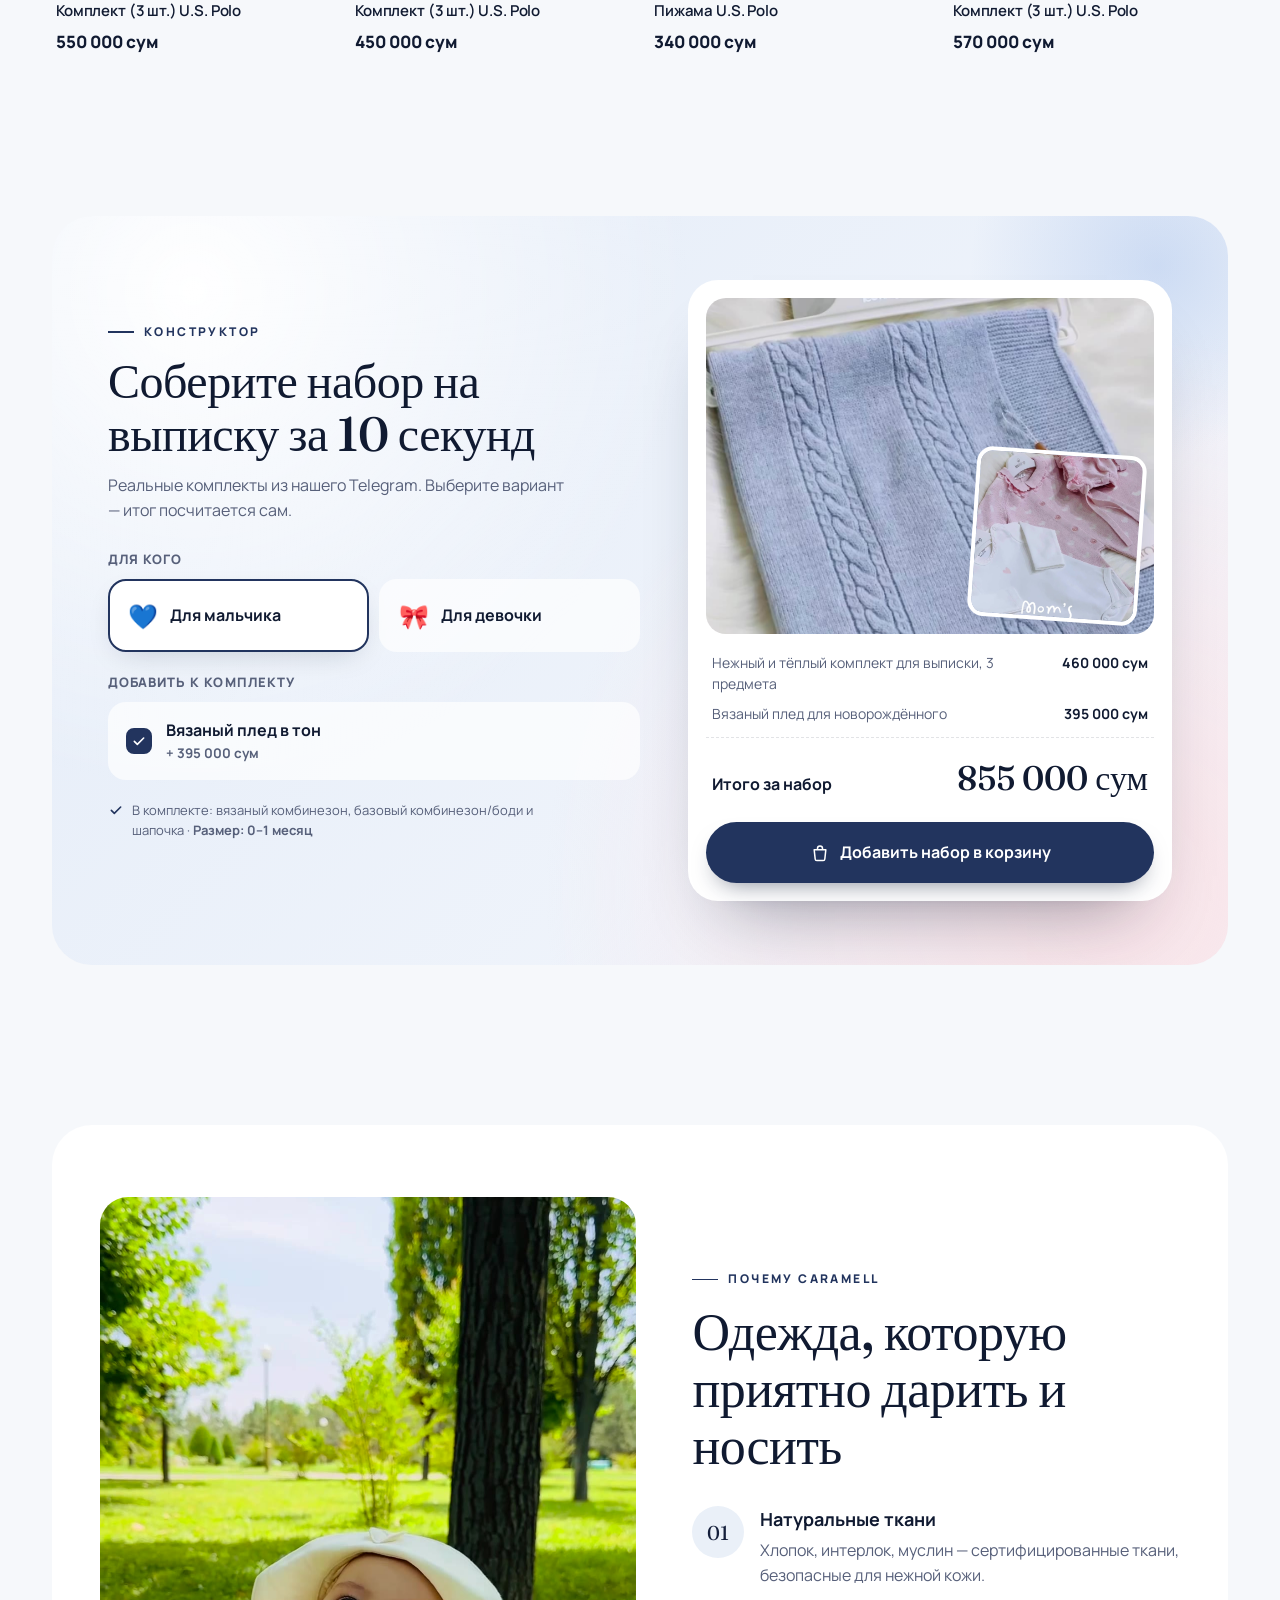
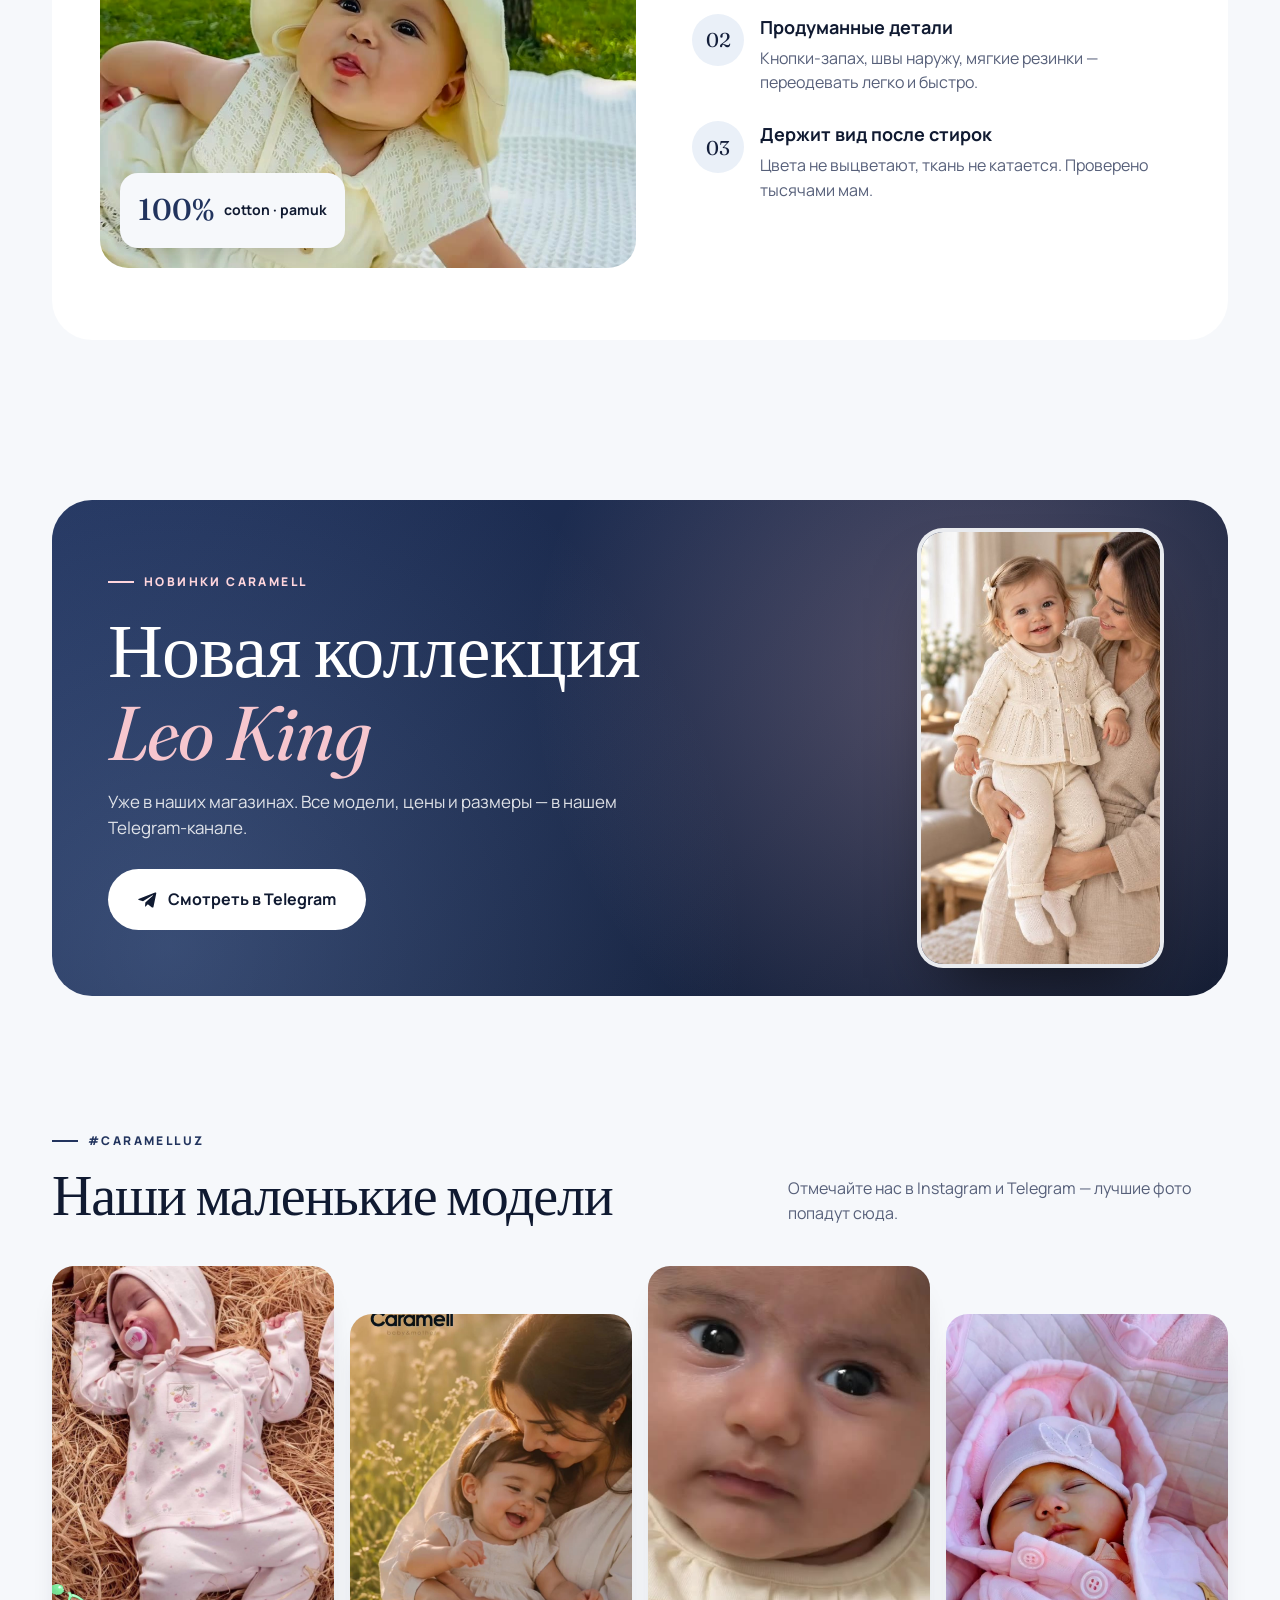
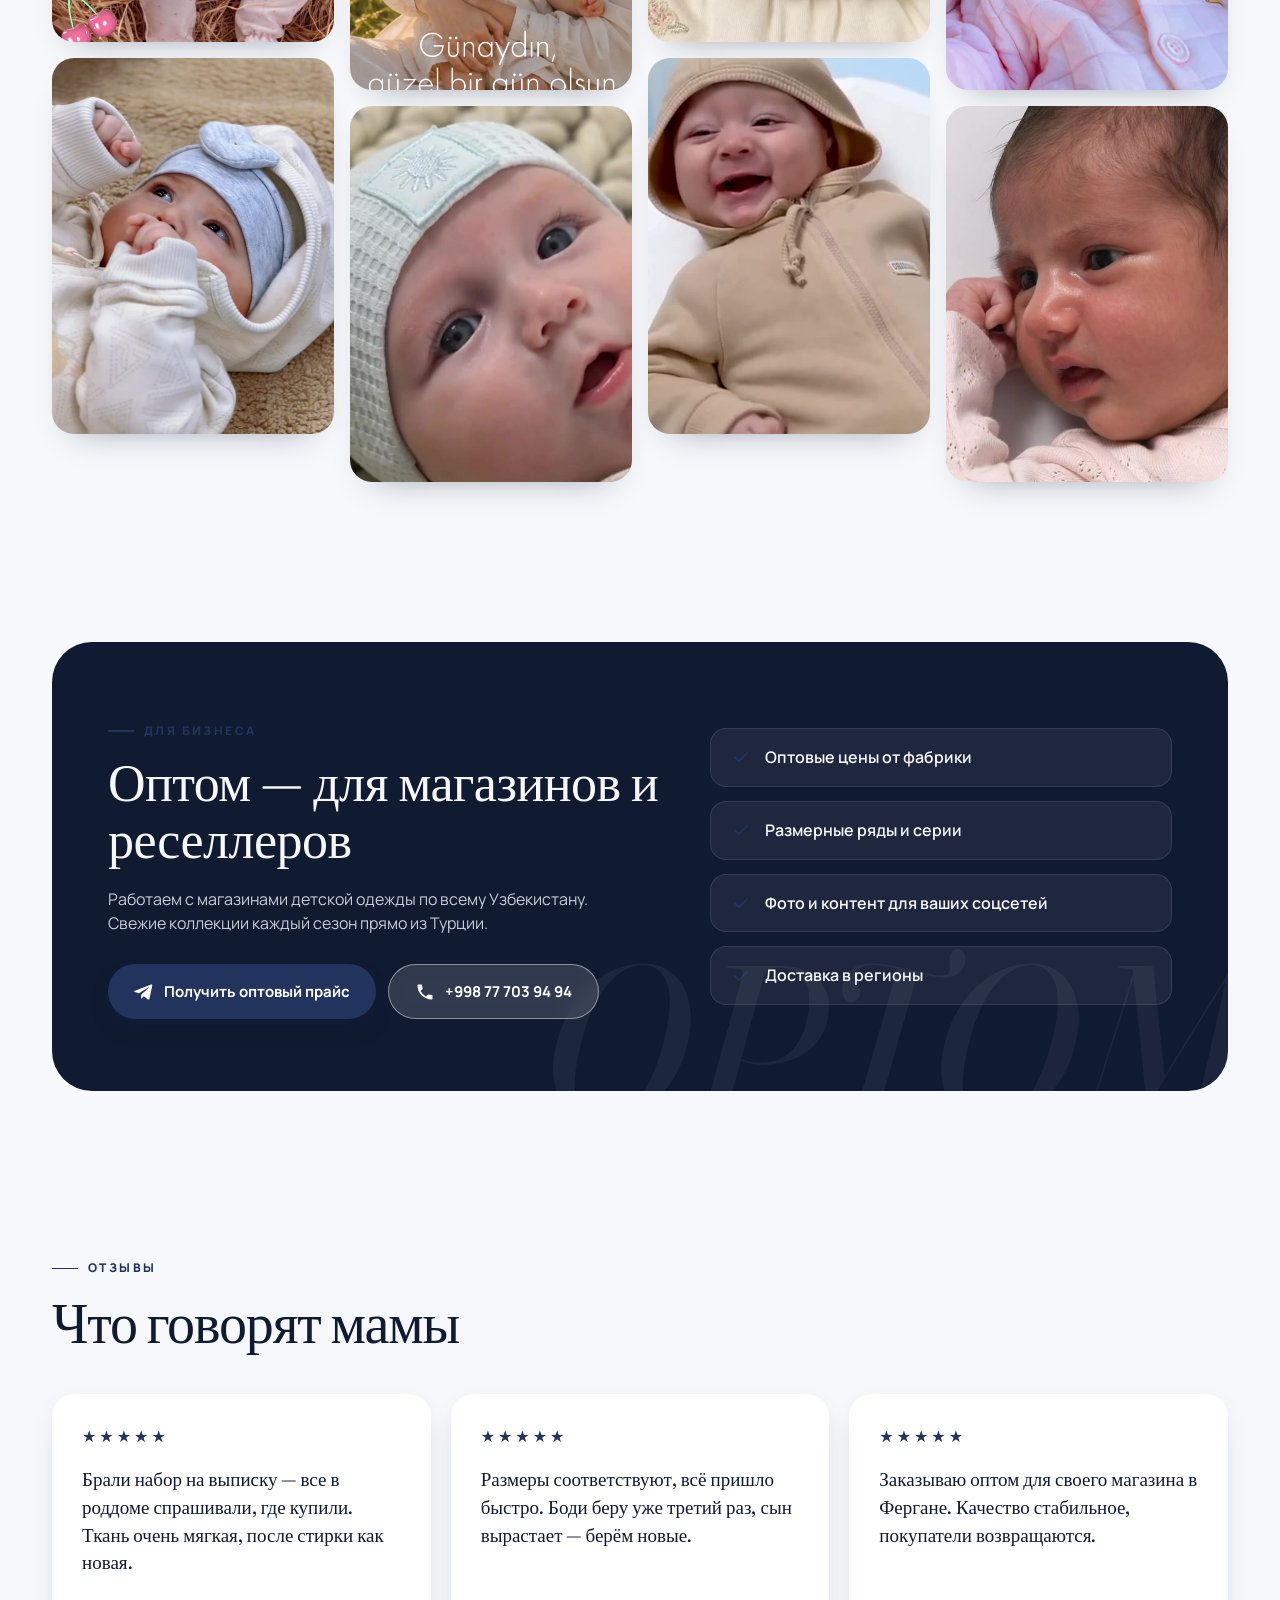
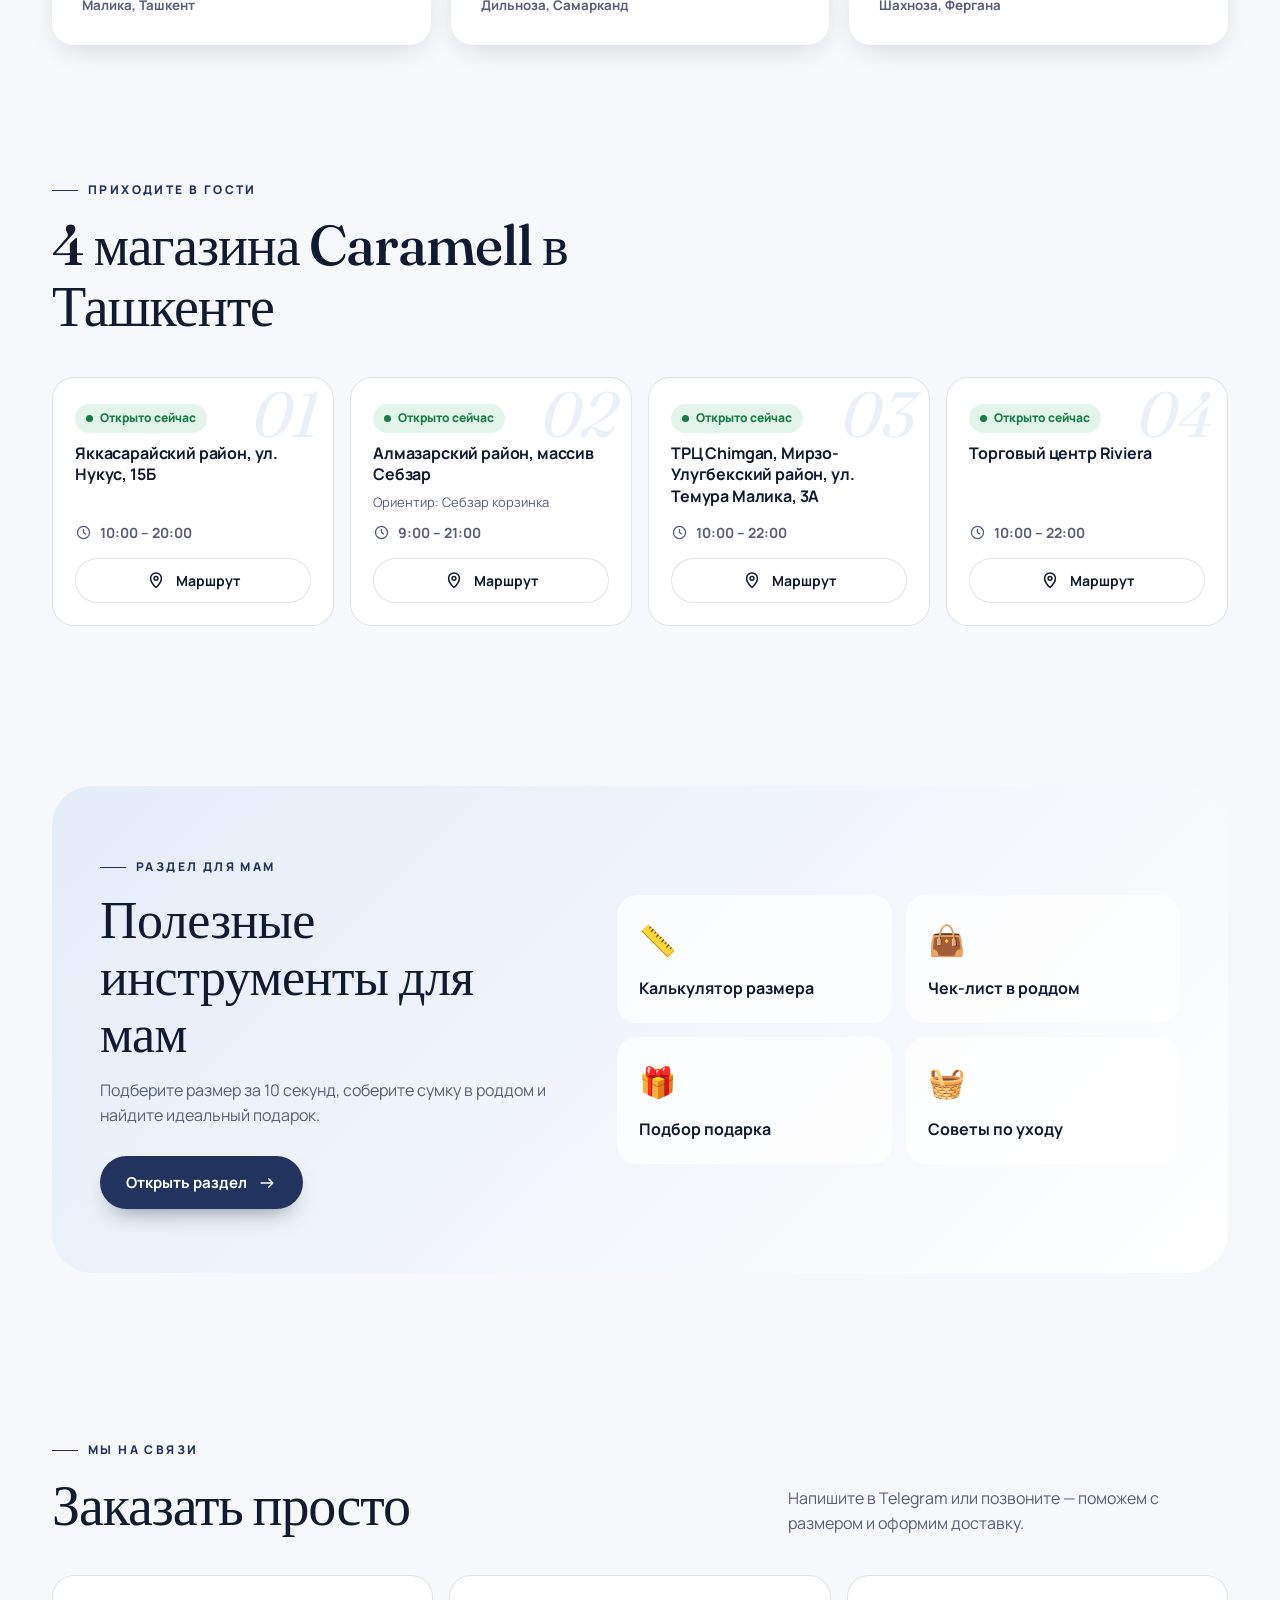
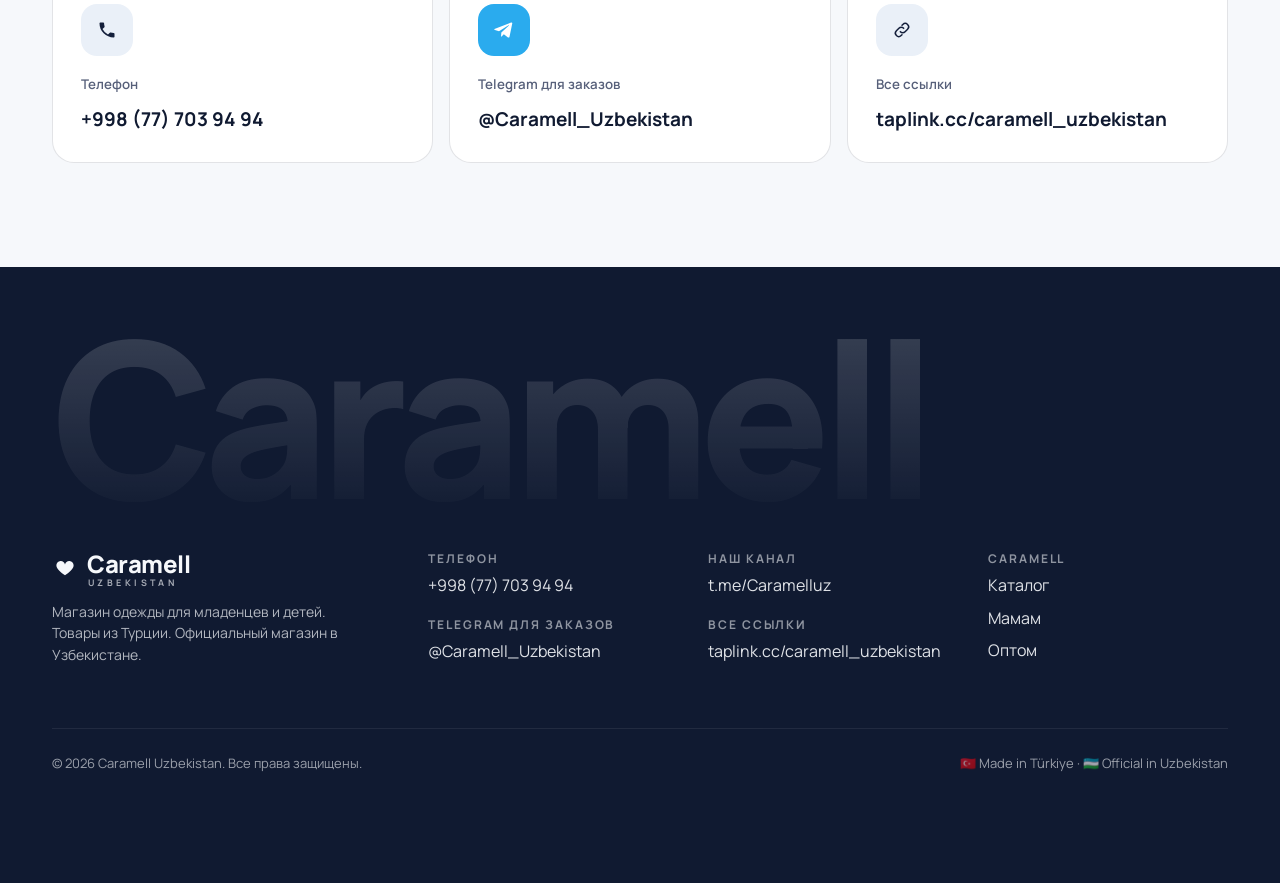
==== commit b9e090a6: "Show vertical video frames uncropped: portrait gallery and collection card Frames come from vertical" ====
--- a/index.html
+++ b/index.html
@@ -157,13 +157,13 @@
   <section class="section-sm">
     <div class="container">
       <div class="soon reveal">
-        <video class="soon-vid" muted loop playsinline preload="none"></video>
         <div class="soon-in">
           <span class="kicker" data-i18n="soon.kicker"></span>
           <h2></h2>
           <p data-i18n="soon.sub"></p>
           <a class="btn btn-light btn-xl soon-link" href="https://t.me/Caramelluz" target="_blank" rel="noopener"><svg class="i"><use href="#i-tg"/></svg><span data-i18n="soon.cta"></span></a>
         </div>
+        <a class="soon-media soon-link" href="https://t.me/Caramelluz" target="_blank" rel="noopener" aria-label="Telegram"><img alt="" loading="lazy"><video class="soon-vid" muted loop playsinline preload="none"></video></a>
       </div>
     </div>
   </section>
--- a/css/style.css
+++ b/css/style.css
@@ -183,7 +183,7 @@
 /* Categories */
 .cats { display: grid; grid-template-columns: repeat(4, 1fr); gap: 16px; }
 .cat-tile { position: relative; border-radius: var(--r); overflow: hidden; aspect-ratio: 4 / 5; color: #fff; display: flex; align-items: flex-end; isolation: isolate; }
-.cat-tile img { position: absolute; inset: 0; width: 100%; height: 100%; object-fit: cover; z-index: -2; transition: transform .8s var(--ease); }
+.cat-tile img { position: absolute; inset: 0; width: 100%; height: 100%; object-fit: cover; object-position: 50% 30%; z-index: -2; transition: transform .8s var(--ease); }
 .cat-tile::after { content: ""; position: absolute; inset: 0; z-index: -1; background: linear-gradient(transparent 45%, rgba(12, 19, 37, .72)); }
 .cat-tile:hover img { transform: scale(1.07); }
 .cat-tile span { padding: 18px; font-family: var(--serif); font-size: 21px; line-height: 1.15; display: flex; justify-content: space-between; align-items: flex-end; gap: 8px; width: 100%; }
@@ -234,29 +234,22 @@
 .slider-nav button:first-child .i { transform: rotate(180deg); }
 
 /* Lookbook */
-.look { display: grid; grid-template-columns: repeat(4, 1fr); grid-auto-rows: 200px; grid-auto-flow: dense; gap: 16px; }
-.look figure { margin: 0; border-radius: var(--r); overflow: hidden; position: relative; background: var(--cream-2); }
-.look figure:nth-child(1) { grid-area: 1 / 1 / 3 / 2; }
-.look figure:nth-child(2) { grid-area: 1 / 2; }
-.look figure:nth-child(3) { grid-area: 1 / 3 / 2 / 5; }
-.look figure:nth-child(4) { grid-area: 2 / 2; }
-.look figure:nth-child(5) { grid-area: 2 / 3; }
-.look figure:nth-child(6) { grid-area: 2 / 4 / 4 / 5; }
-.look figure:nth-child(7) { grid-area: 3 / 1 / 4 / 3; }
-.look figure:nth-child(8) { grid-area: 3 / 3; }
-.look img { width: 100%; height: 100%; object-fit: cover; transition: transform .8s var(--ease); }
+/* Кадры вертикальные (из сторис/видео), поэтому плитки тоже вертикальные — ребёнок виден целиком */
+.look { display: grid; grid-template-columns: repeat(4, 1fr); gap: 16px; padding-bottom: 48px; }
+.look figure { margin: 0; border-radius: var(--r); overflow: hidden; position: relative; background: var(--cream-2); aspect-ratio: 3 / 4; box-shadow: 0 18px 34px -24px rgba(16, 26, 49, .45); }
+.look figure:nth-child(even) { transform: translateY(48px); }
+.look img { width: 100%; height: 100%; object-fit: cover; object-position: 50% 35%; transition: transform .8s var(--ease); }
 .look figure > a { display: block; height: 100%; }
 .look figure:hover img { transform: scale(1.05); }
 @media (max-width: 900px) {
-  .look { grid-template-columns: repeat(2, 1fr); grid-auto-rows: 150px; gap: 12px; }
-  .look figure:nth-child(n) { grid-area: auto; }
-  .look figure:nth-child(3n+1), .look figure:nth-child(8) { grid-column: span 2; grid-row: span 1; }
+  .look { grid-template-columns: repeat(2, 1fr); gap: 12px; padding-bottom: 32px; }
+  .look figure:nth-child(even) { transform: translateY(32px); }
 }
 
 /* Why */
 .why { background: var(--paper); border-radius: 40px; padding: 72px 48px; display: grid; grid-template-columns: 1.1fr 1fr; gap: 56px; align-items: center; }
 .why-img { border-radius: 28px; overflow: hidden; aspect-ratio: 4 / 5; position: relative; }
-.why-img img { width: 100%; height: 100%; object-fit: cover; }
+.why-img img { width: 100%; height: 100%; object-fit: cover; object-position: 50% 30%; }
 .why-stamp { position: absolute; left: 20px; bottom: 20px; background: var(--cream); border-radius: 18px; padding: 14px 18px; font-weight: 700; font-size: 14px; box-shadow: var(--shadow); display: flex; gap: 10px; align-items: center; }
 .why-stamp b { font-family: var(--serif); font-size: 30px; color: var(--caramel); font-weight: 500; }
 .why-list { display: grid; gap: 26px; margin-top: 32px; }
@@ -609,15 +602,16 @@
 @media (max-width: 900px) { .builder { grid-template-columns: 1fr; padding: 36px 18px; border-radius: 28px; gap: 28px; } }
 
 /* Sweet Me teaser */
-.soon { position: relative; border-radius: 40px; overflow: hidden; min-height: 460px; display: flex; align-items: center; color: #fff; background: linear-gradient(135deg, #22345E, #101A31) center / cover no-repeat; isolation: isolate; }
-.soon-vid { position: absolute; inset: 0; width: 100%; height: 100%; object-fit: cover; z-index: -2; }
-.soon::after { content: ""; position: absolute; inset: 0; z-index: -1; background: linear-gradient(90deg, rgba(10, 16, 34, .88) 0%, rgba(10, 16, 34, .55) 55%, rgba(10, 16, 34, .15)); }
-.soon-in { padding: 64px 56px; max-width: 620px; }
+.soon { position: relative; border-radius: 40px; overflow: hidden; min-height: 460px; display: grid; grid-template-columns: 1fr auto; align-items: center; gap: 32px; padding-right: 64px; color: #fff; background: radial-gradient(circle at 78% 35%, rgba(246, 198, 206, .28), transparent 45%), radial-gradient(circle at 10% 90%, rgba(143, 176, 230, .25), transparent 50%), linear-gradient(135deg, #22345E, #101A31); isolation: isolate; }
+.soon-media { position: relative; height: 440px; aspect-ratio: 9 / 16; border-radius: 26px; overflow: hidden; margin: 28px 0; transform: rotate(3deg); border: 4px solid rgba(255, 255, 255, .9); box-shadow: 0 40px 70px -30px rgba(0, 0, 0, .65); background: #22345E; transition: transform .5s var(--ease); }
+.soon:hover .soon-media { transform: rotate(0deg) scale(1.02); }
+.soon-media img, .soon-media video { position: absolute; inset: 0; width: 100%; height: 100%; object-fit: cover; }
+.soon-in { padding: 64px 0 64px 56px; max-width: 620px; }
 .soon .kicker { color: #FFD6DD; }
 .soon h2 { font-size: clamp(38px, 6vw, 76px); font-weight: 400; margin: 16px 0 14px; }
 .soon h2 em { color: #F6C6CE; }
 .soon p { opacity: .85; margin: 0 0 28px; font-size: 17px; }
-@media (max-width: 720px) { .soon { min-height: 520px; align-items: flex-end; border-radius: 28px; } .soon-in { padding: 32px 22px; } .soon::after { background: linear-gradient(180deg, rgba(10, 16, 34, .1) 20%, rgba(10, 16, 34, .9)); } }
+@media (max-width: 720px) { .soon { grid-template-columns: 1fr; padding: 0; border-radius: 28px; gap: 0; } .soon-media { order: -1; height: 380px; justify-self: center; margin: 28px 0 0; } .soon-in { padding: 24px 22px 32px; } }
 
 /* Shops */
 .shops { display: grid; grid-template-columns: repeat(4, 1fr); gap: 16px; }
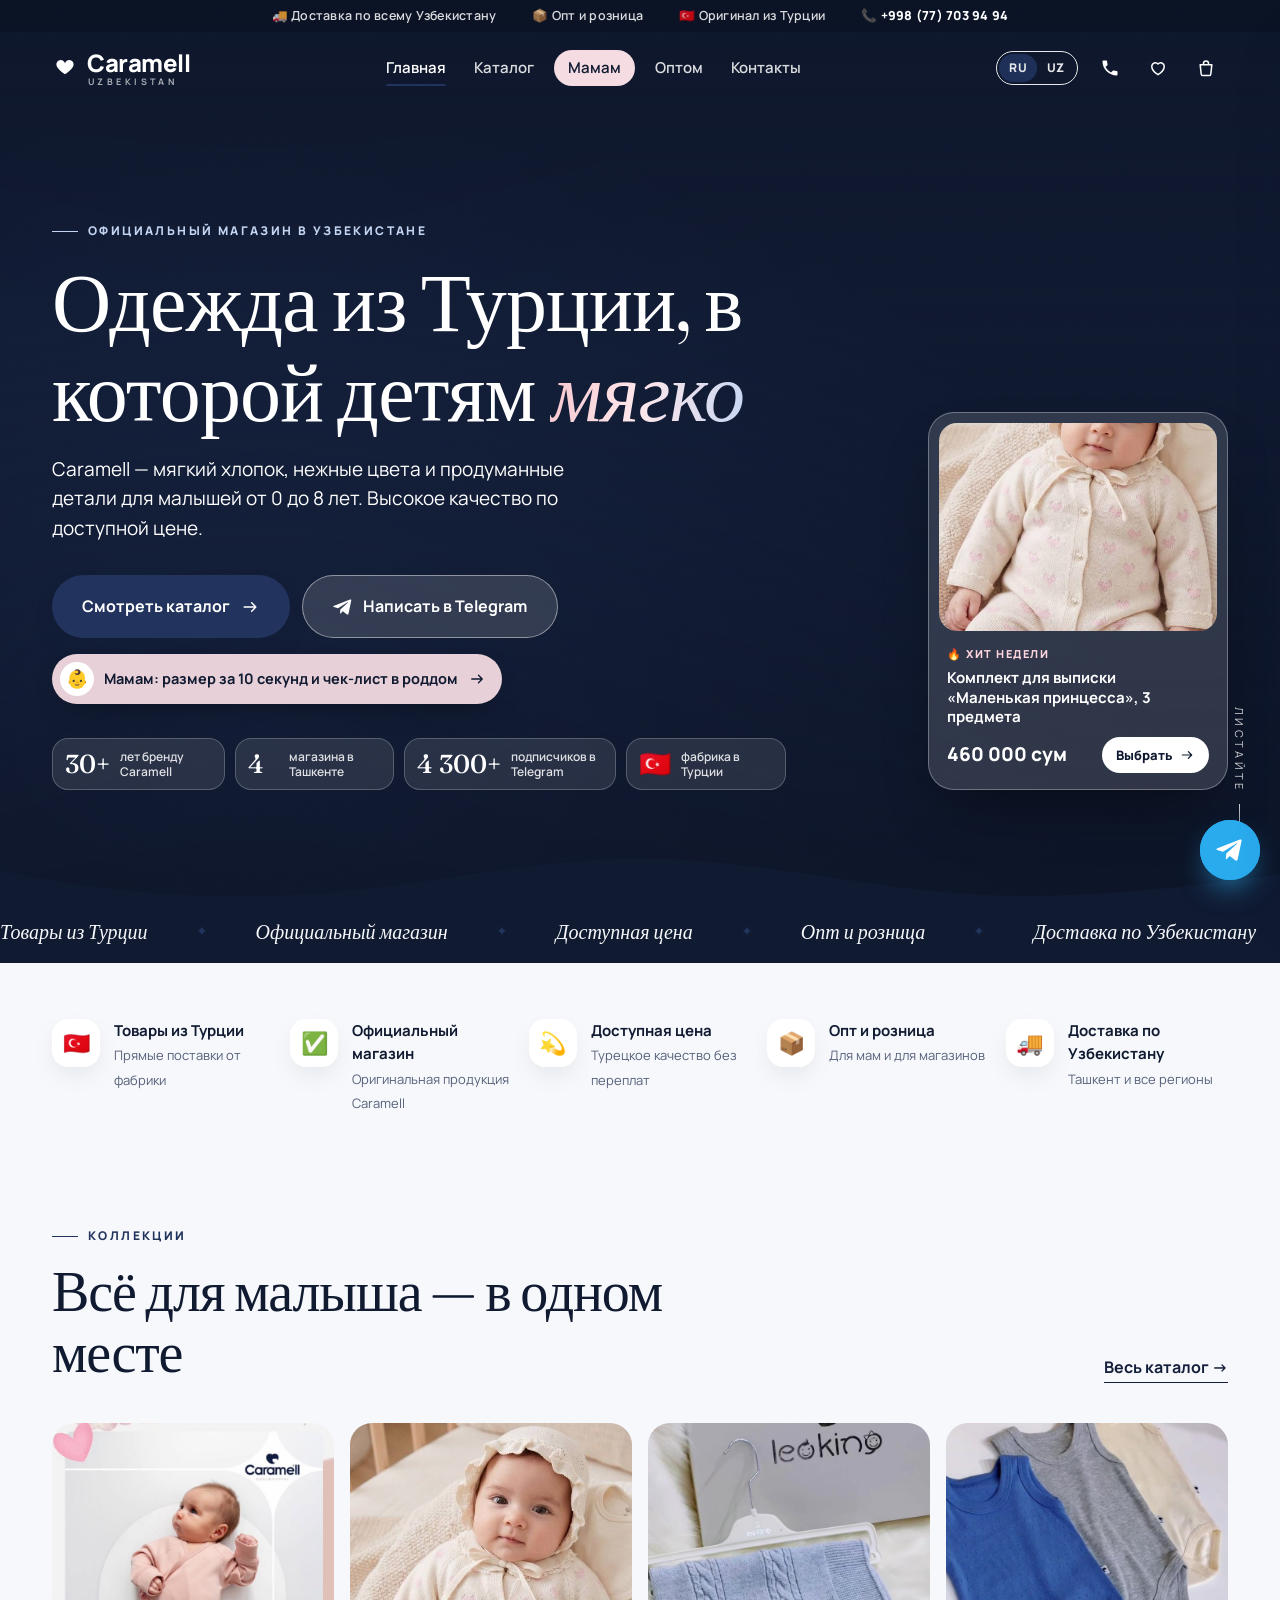
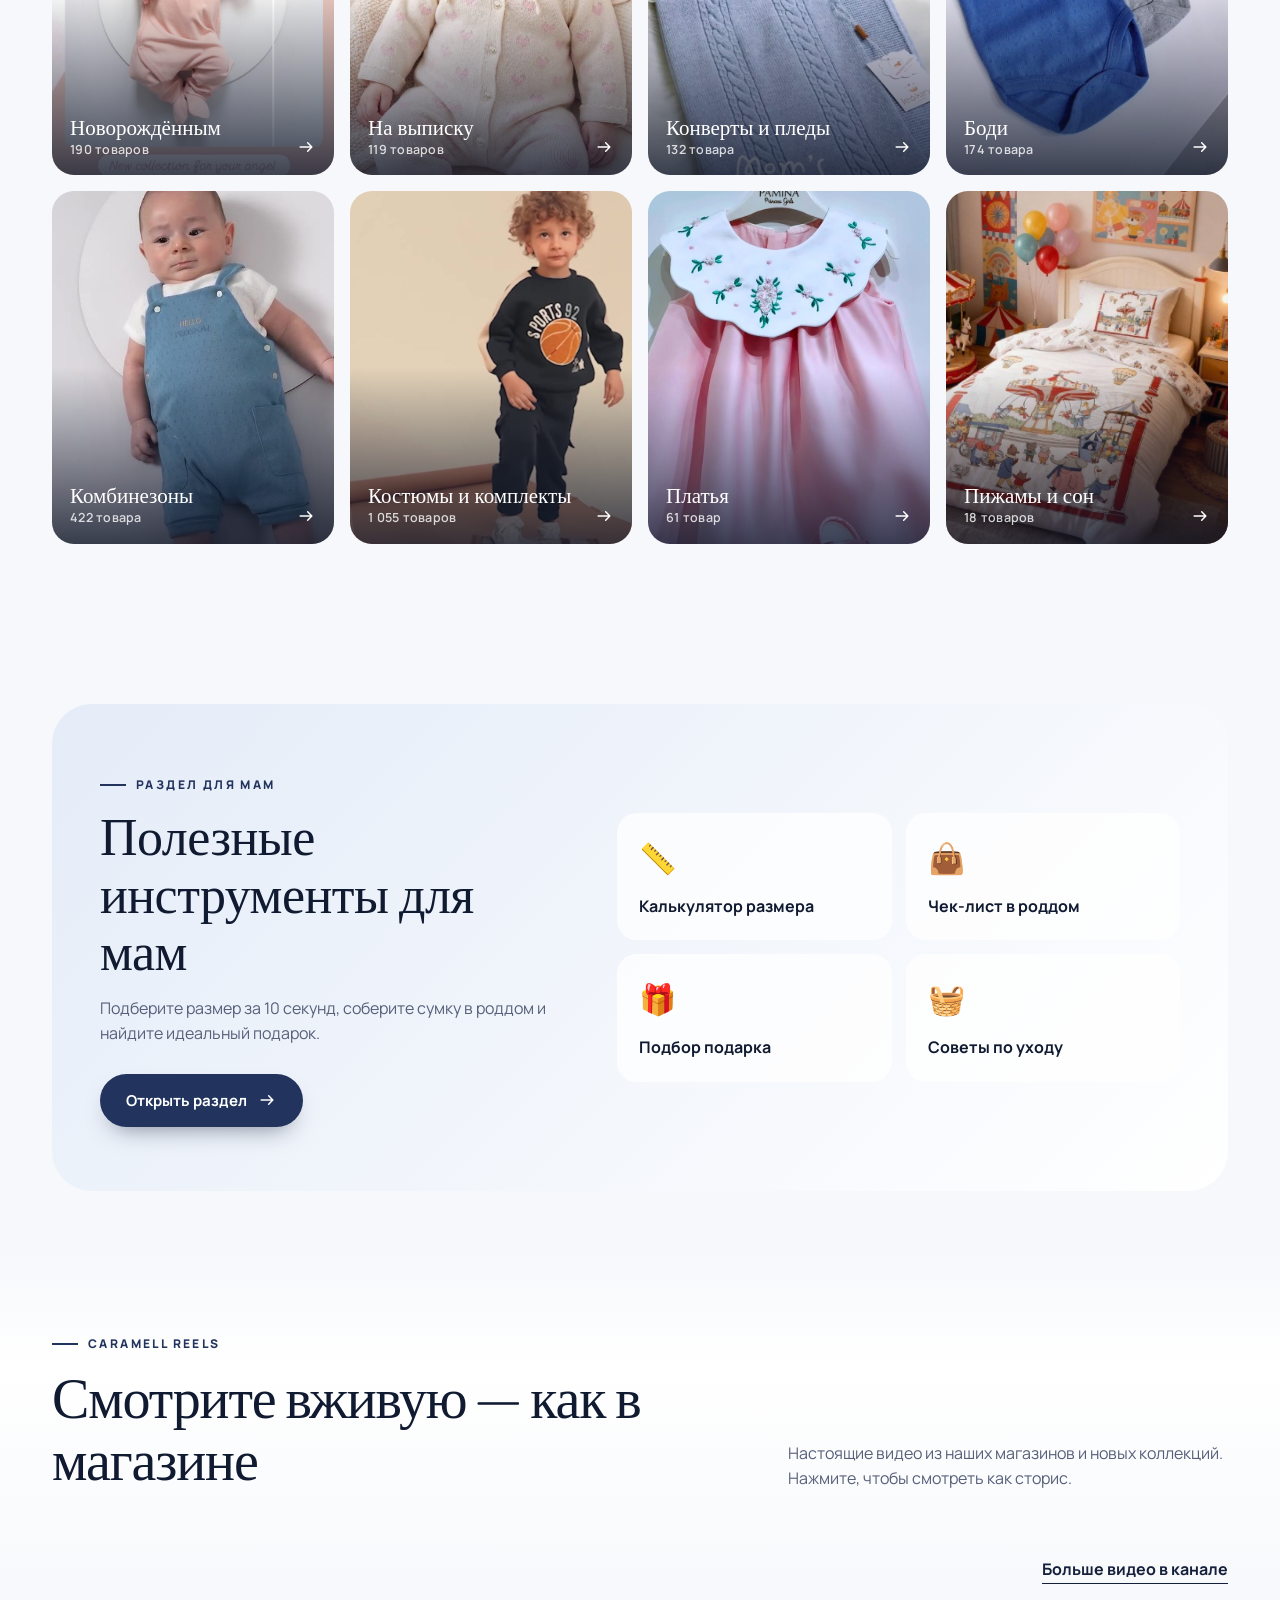
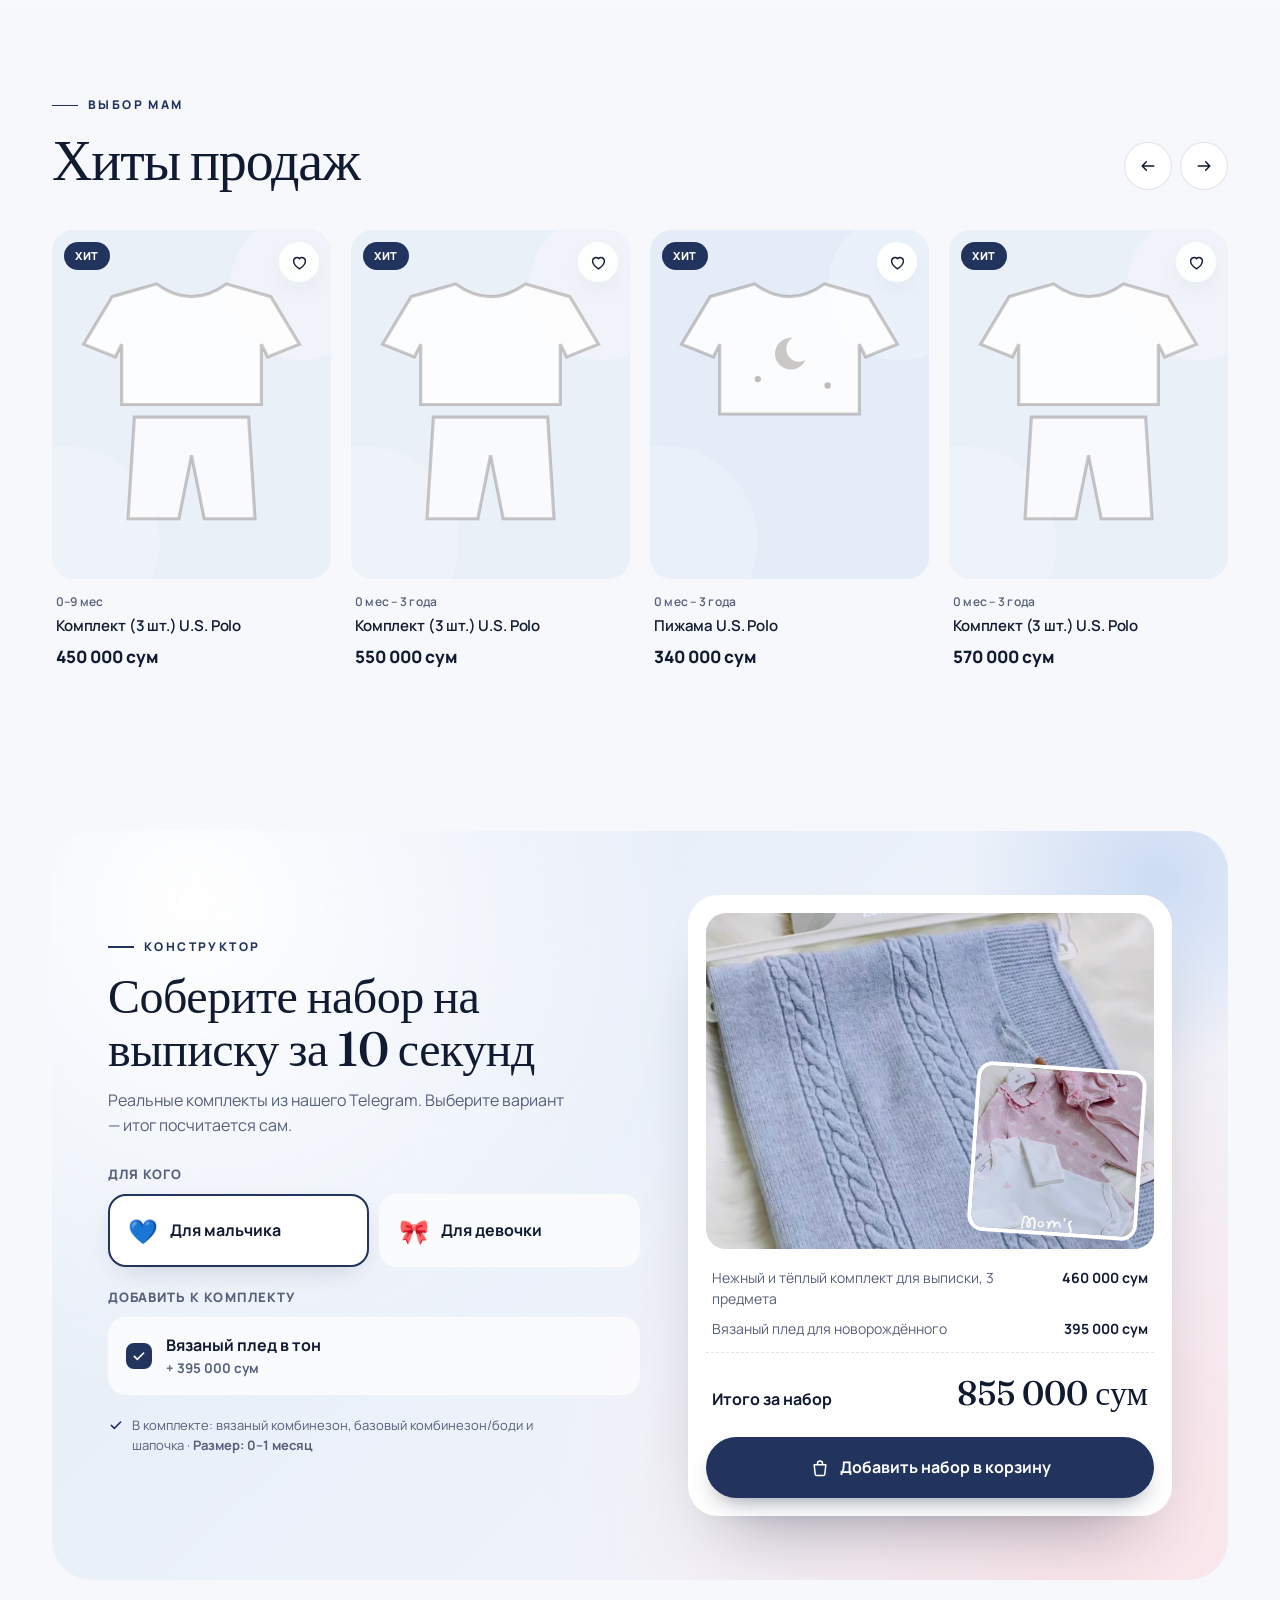
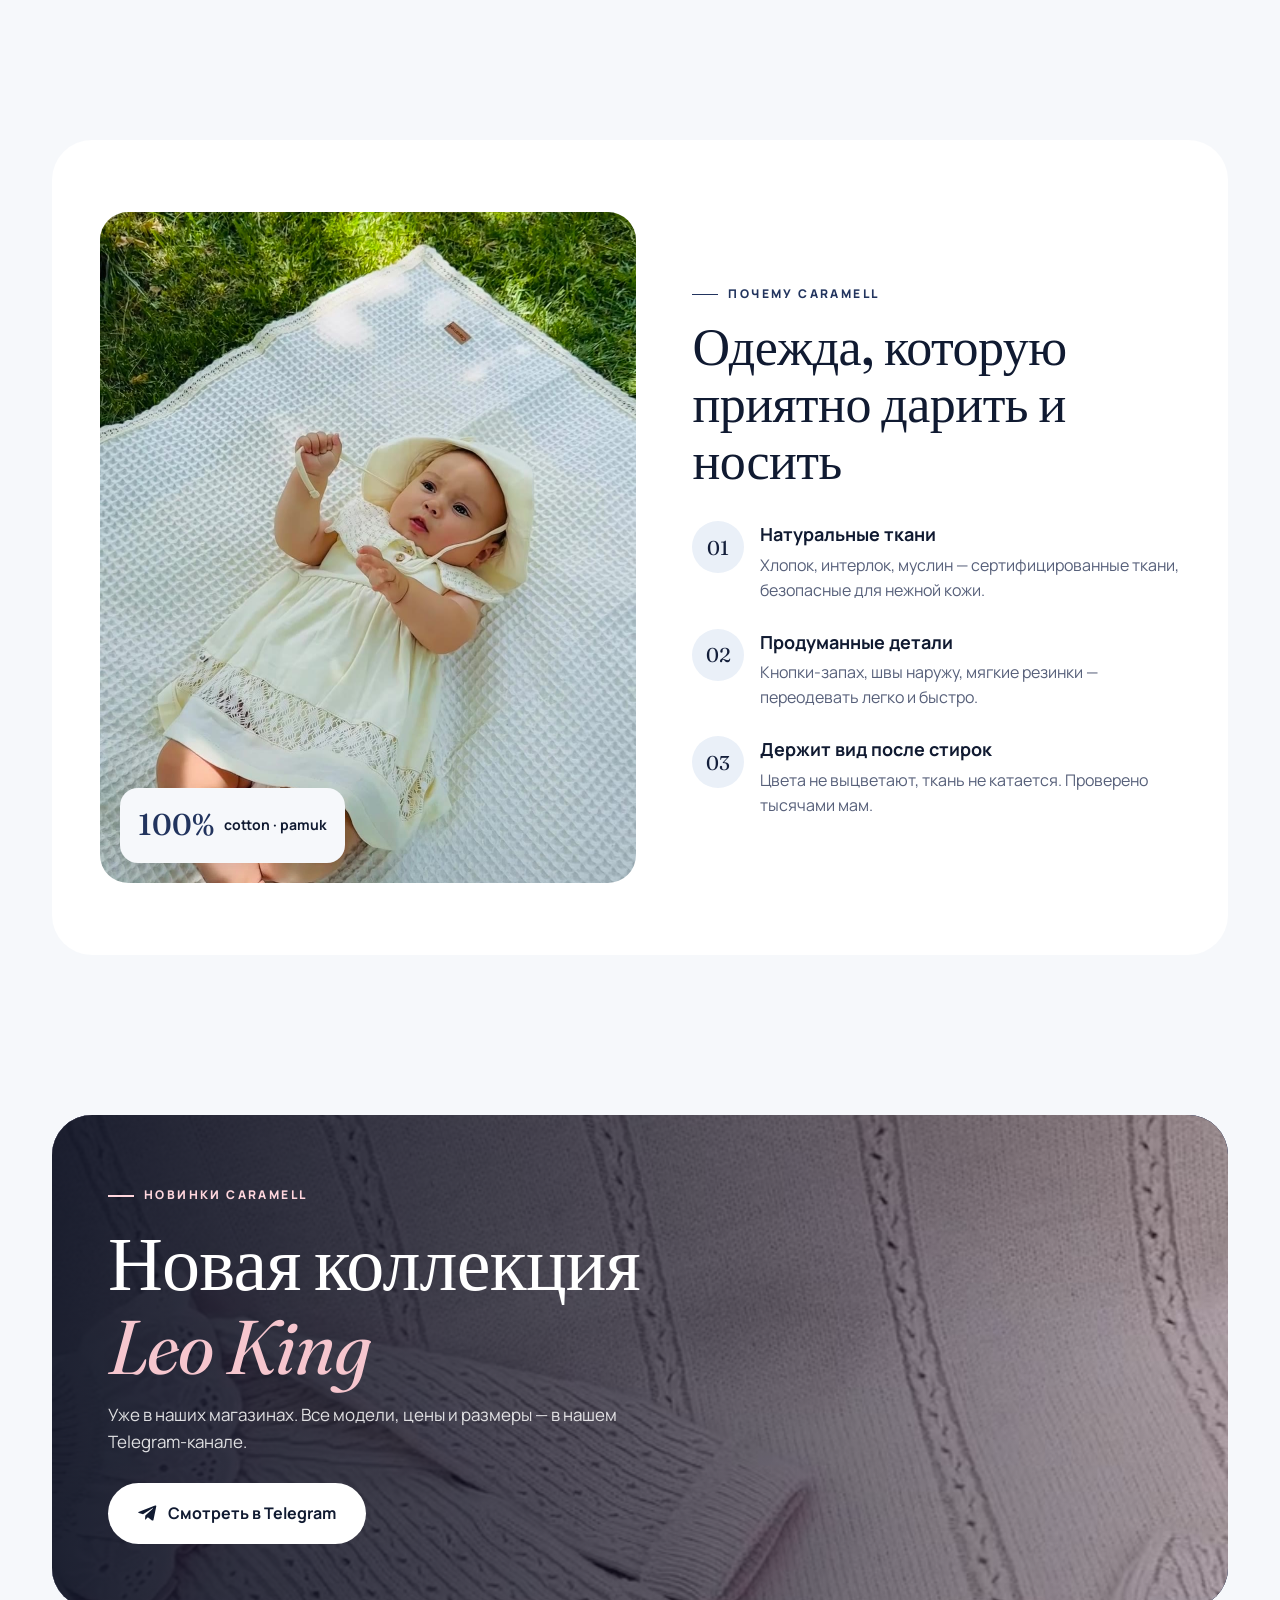
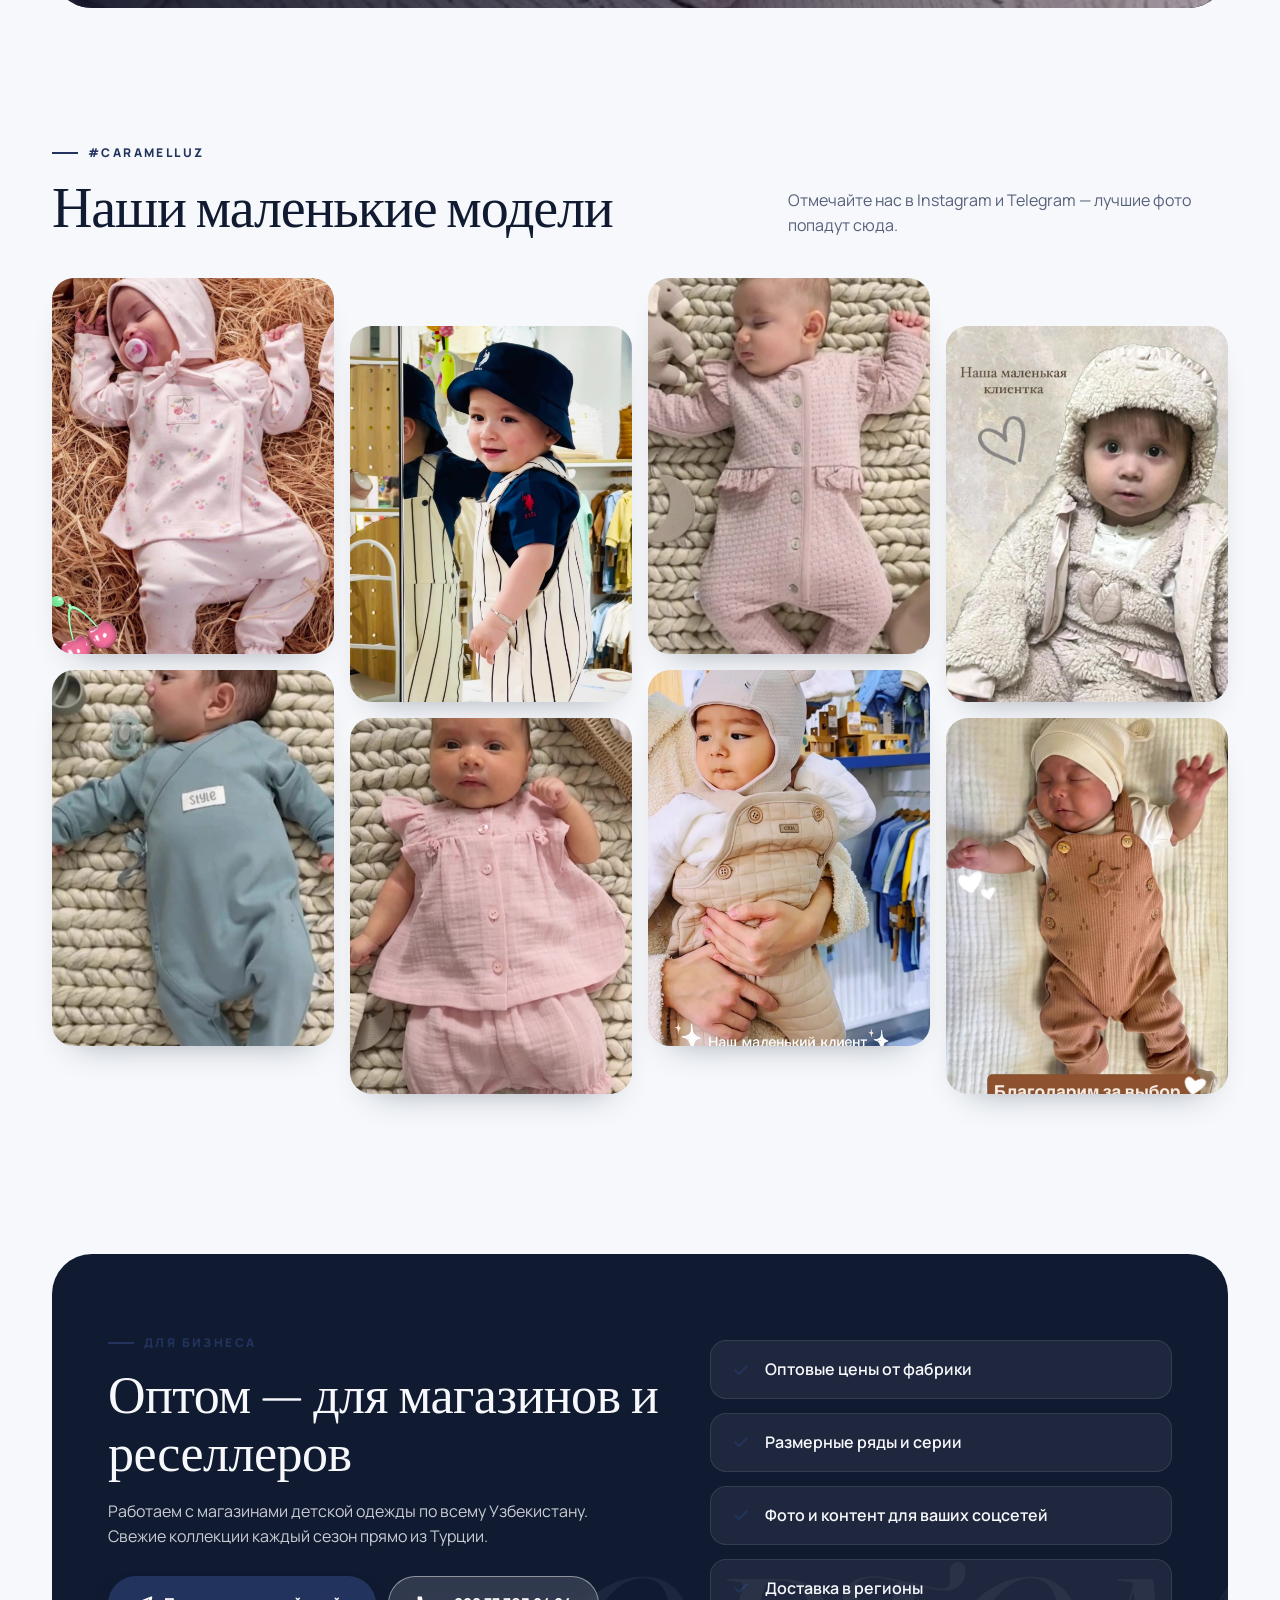
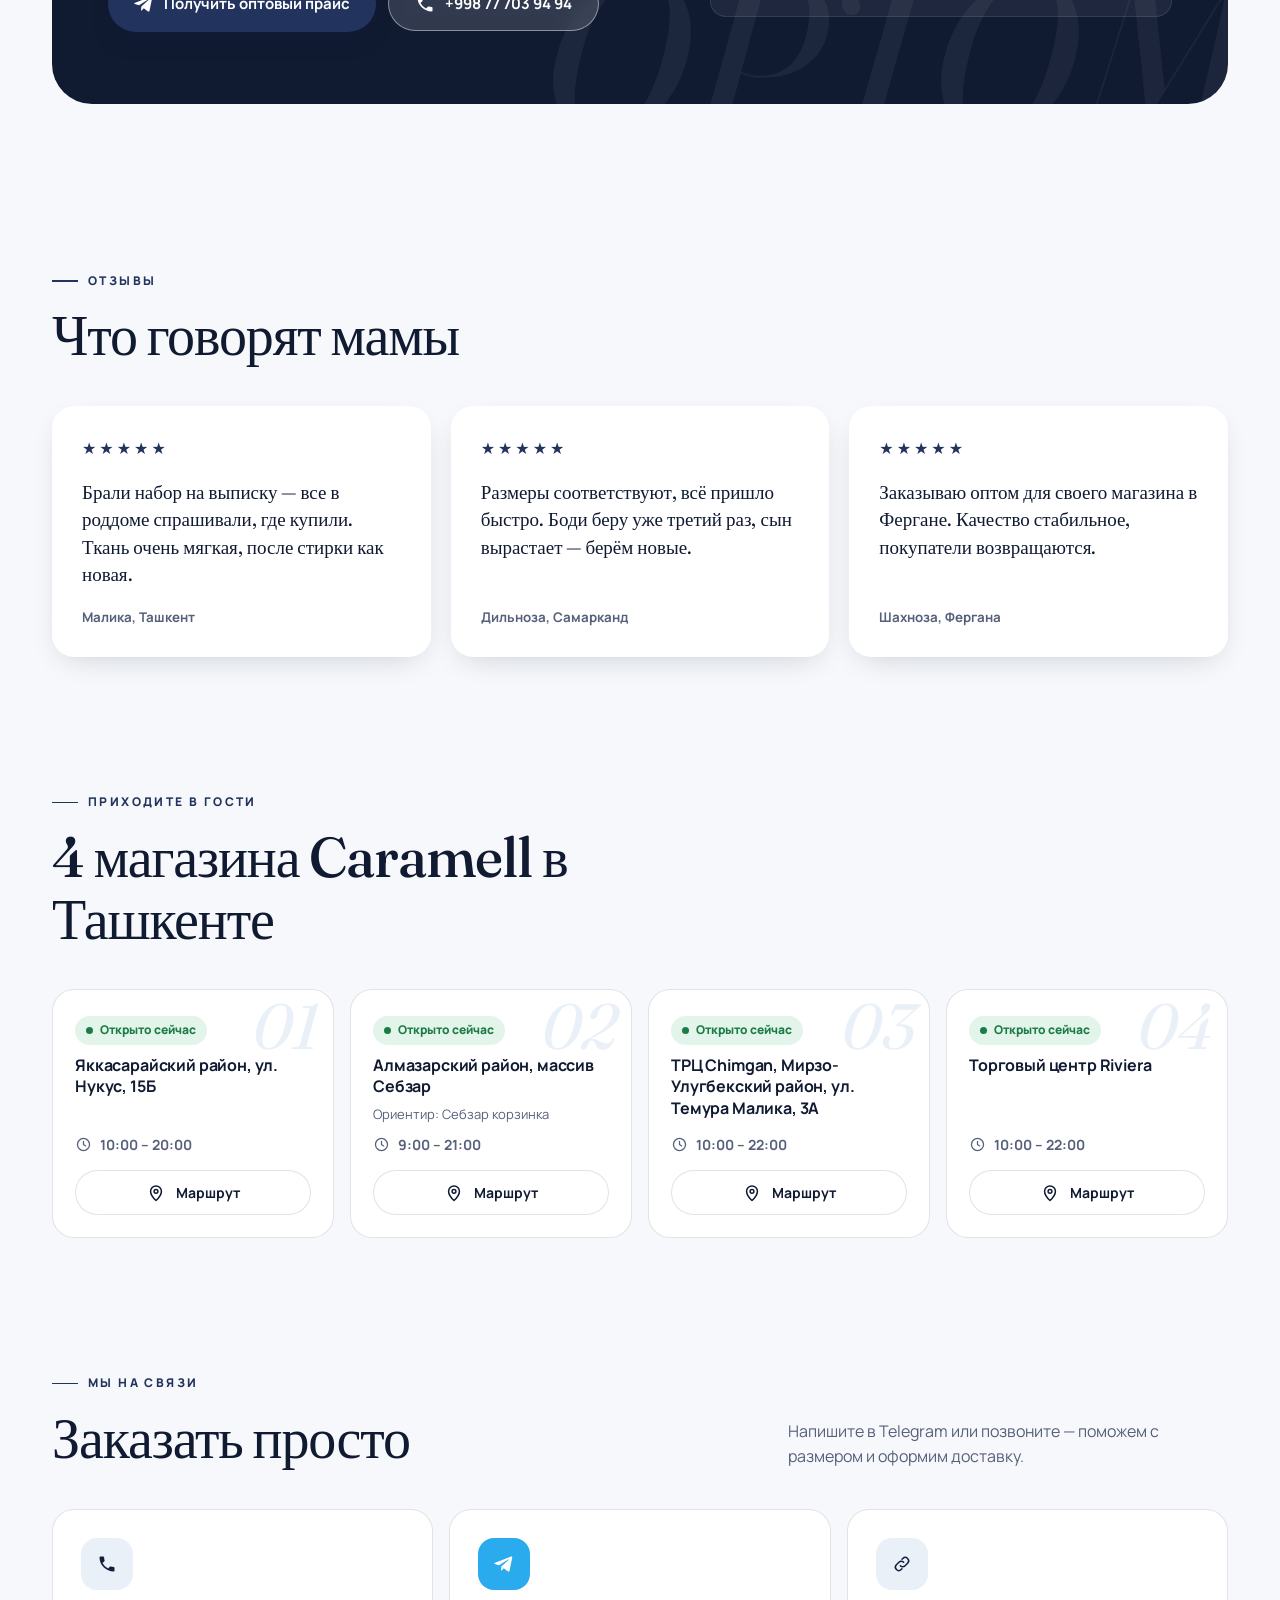
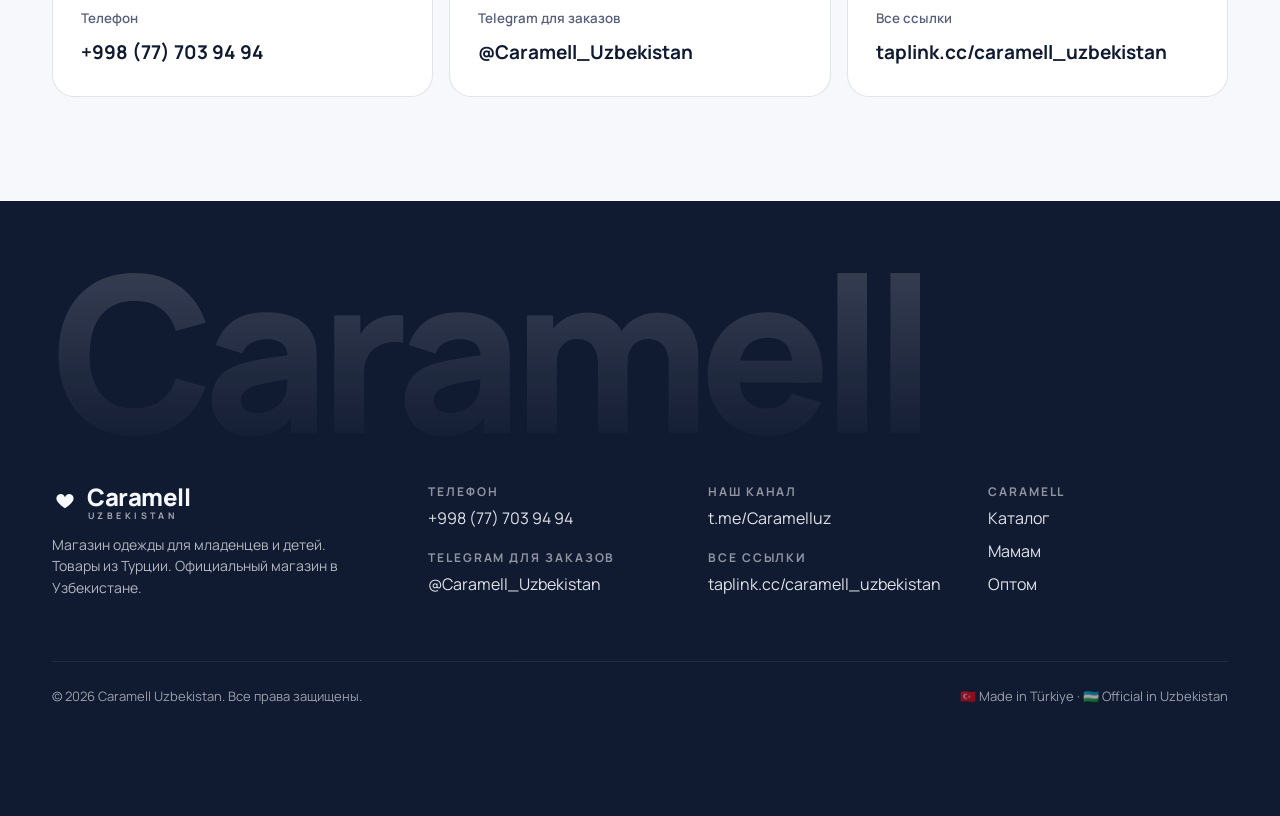
==== commit 31fb4fac: "New hero video from the store and a visible "Мамам" section - Hero background: store walkthrough fro" ====
--- a/index.html
+++ b/index.html
@@ -17,11 +17,11 @@
 </head>
 <body data-page="home">
 
-  <!-- HERO: положите видео из магазина в assets/hero.mp4 — оно заменит слайд-шоу -->
+  <!-- HERO: видео из магазина — assets/hero.mp4 (сейчас пост t.me/Caramelluz/4891). После замены файла поменяйте ?v=, иначе браузеры покажут старое видео из кэша -->
   <section class="hero" id="hero">
     <div class="hero-media">
       <video autoplay muted loop playsinline preload="auto" poster="">
-        <source src="assets/hero.mp4" type="video/mp4">
+        <source src="assets/hero.mp4?v=4891" type="video/mp4">
       </video>
       <div class="hero-slides">
         <div class="slide" style="background-image:url('https://images.unsplash.com/photo-1519689680058-324335c77eba?auto=format&fit=crop&w=1800&q=70'), linear-gradient(135deg,#22345E,#101A31)"></div>
@@ -40,6 +40,7 @@
           <a class="btn btn-primary btn-xl" href="catalog.html"><span data-i18n="cta.catalog"></span><svg class="i"><use href="#i-arrow"/></svg></a>
           <a class="btn btn-glass btn-xl" href="https://t.me/Caramell_Uzbekistan" target="_blank" rel="noopener"><svg class="i"><use href="#i-tg"/></svg><span data-i18n="cta.telegram"></span></a>
         </div>
+        <a class="hero-moms" href="moms.html"><span class="hero-moms-ico" aria-hidden="true">👶</span><span data-i18n="hero.moms"></span><svg class="i"><use href="#i-arrow"/></svg></a>
         <div class="hero-stats">
           <div class="stat"><b data-count="30" data-plus="+">0</b><span data-i18n="stat.year"></span></div>
           <div class="stat"><b data-count="4">0</b><span data-i18n="stat.shops"></span></div>
@@ -73,6 +74,26 @@
         <a class="link-arrow" href="catalog.html" data-i18n="hits.all"></a>
       </div>
       <div class="cats" id="cats"></div>
+    </div>
+  </section>
+
+  <!-- Мамам -->
+  <section class="section-sm" id="moms">
+    <div class="container">
+      <div class="moms-teaser reveal">
+        <div>
+          <span class="kicker" data-i18n="momsT.kicker"></span>
+          <h2 data-i18n="momsT.title"></h2>
+          <p data-i18n="momsT.sub"></p>
+          <a class="btn btn-primary" href="moms.html"><span data-i18n="momsT.cta"></span><svg class="i"><use href="#i-arrow"/></svg></a>
+        </div>
+        <div class="tools">
+          <a class="tool" href="moms.html#size"><span>📏</span><b data-i18n="momsT.1"></b></a>
+          <a class="tool" href="moms.html#checklist"><span>👜</span><b data-i18n="momsT.2"></b></a>
+          <a class="tool" href="moms.html#gift"><span>🎁</span><b data-i18n="momsT.3"></b></a>
+          <a class="tool" href="moms.html#tips"><span>🧺</span><b data-i18n="momsT.4"></b></a>
+        </div>
+      </div>
     </div>
   </section>
 
@@ -224,25 +245,6 @@
     </div>
   </section>
 
-  <!-- Мамам -->
-  <section class="section">
-    <div class="container">
-      <div class="moms-teaser reveal">
-        <div>
-          <span class="kicker" data-i18n="momsT.kicker"></span>
-          <h2 data-i18n="momsT.title"></h2>
-          <p data-i18n="momsT.sub"></p>
-          <a class="btn btn-primary" href="moms.html"><span data-i18n="momsT.cta"></span><svg class="i"><use href="#i-arrow"/></svg></a>
-        </div>
-        <div class="tools">
-          <a class="tool" href="moms.html#size"><span>📏</span><b data-i18n="momsT.1"></b></a>
-          <a class="tool" href="moms.html#checklist"><span>👜</span><b data-i18n="momsT.2"></b></a>
-          <a class="tool" href="moms.html#gift"><span>🎁</span><b data-i18n="momsT.3"></b></a>
-          <a class="tool" href="moms.html#tips"><span>🧺</span><b data-i18n="momsT.4"></b></a>
-        </div>
-      </div>
-    </div>
-  </section>
 
   <!-- Контакты -->
   <section class="section-sm">
--- a/css/style.css
+++ b/css/style.css
@@ -66,6 +66,10 @@
 .main-nav a:hover, .main-nav a.is-active { opacity: 1; }
 .main-nav a::after { content: ""; position: absolute; left: 0; right: 0; bottom: 0; height: 2px; background: var(--caramel); border-radius: 2px; transform: scaleX(0); transition: transform .3s var(--ease); }
 .main-nav a:hover::after, .main-nav a.is-active::after { transform: scaleX(1); }
+/* «Мамам» — заметная розовая пилюля в шапке */
+.main-nav a.nav-moms { padding: 6px 14px; margin: 0 -8px; border-radius: 999px; background: #F5DCE2; color: var(--choco); opacity: 1; }
+.main-nav a.nav-moms::after { display: none; }
+.main-nav a.nav-moms:hover, .main-nav a.nav-moms.is-active { background: #EFC3CF; }
 .header-act { display: flex; align-items: center; gap: 4px; }
 .lang { display: flex; border: 1.5px solid currentColor; border-radius: 999px; padding: 2px; margin-right: 6px; opacity: .9; }
 .lang button { font-size: 12px; font-weight: 800; padding: 5px 10px; border-radius: 999px; letter-spacing: .04em; }
@@ -79,6 +83,7 @@
   .main-nav { position: fixed; inset: 104px 0 auto 0; flex-direction: column; gap: 0; background: var(--cream); color: var(--choco); padding: 8px 16px 24px; border-bottom: 1px solid var(--line); transform: translateY(-120%); transition: transform .35s var(--ease); box-shadow: var(--shadow); z-index: -1; }
   .main-nav a { padding: 16px 4px; font-size: 20px; font-family: var(--serif); border-bottom: 1px solid var(--line); }
   .main-nav a::after { display: none; }
+  .main-nav a.nav-moms { padding: 16px 4px; margin: 0; border-radius: 0; background: none; color: #B23A5B; }
   .menu-open .main-nav { transform: none; }
   .menu-btn { display: inline-grid; }
   .header-act { margin-left: auto; }
@@ -148,6 +153,10 @@
 .hero h1 em { color: #F6C6CE; }
 .hero-sub { max-width: 540px; font-size: clamp(16px, 2vw, 19px); opacity: .92; margin: 0 0 32px; }
 .hero-cta { display: flex; flex-wrap: wrap; gap: 12px; }
+.hero-moms { display: inline-flex; align-items: center; gap: 10px; margin-top: 16px; padding: 8px 16px 8px 8px; border-radius: 999px; background: rgba(245, 220, 226, .94); color: var(--choco); font-weight: 700; font-size: 14.5px; line-height: 1.3; box-shadow: 0 12px 28px -14px rgba(0, 0, 0, .5); transition: transform .3s var(--ease), background .2s; }
+.hero-moms:hover { transform: translateY(-2px); background: #fff; }
+.hero-moms-ico { flex: none; width: 34px; height: 34px; border-radius: 50%; background: #fff; display: grid; place-items: center; font-size: 18px; }
+.hero-moms .i { flex: none; width: 18px; height: 18px; }
 .hero-scroll { position: absolute; z-index: 2; right: 32px; bottom: 36px; writing-mode: vertical-rl; font-size: 11px; letter-spacing: .3em; text-transform: uppercase; opacity: .8; display: flex; align-items: center; gap: 12px; }
 .hero-scroll::after { content: ""; width: 1.5px; height: 60px; background: linear-gradient(#fff, transparent); animation: drip 2s infinite; }
 @keyframes drip { 0% { transform: scaleY(0); transform-origin: top; } 50% { transform: scaleY(1); transform-origin: top; } 51% { transform-origin: bottom; } 100% { transform: scaleY(0); transform-origin: bottom; } }
@@ -183,21 +192,18 @@
 /* Categories */
 .cats { display: grid; grid-template-columns: repeat(4, 1fr); gap: 16px; }
 .cat-tile { position: relative; border-radius: var(--r); overflow: hidden; aspect-ratio: 4 / 5; color: #fff; display: flex; align-items: flex-end; isolation: isolate; }
-.cat-tile img { position: absolute; inset: 0; width: 100%; height: 100%; object-fit: cover; object-position: 50% 30%; z-index: -2; transition: transform .8s var(--ease); }
-.cat-tile::after { content: ""; position: absolute; inset: 0; z-index: -1; background: linear-gradient(transparent 45%, rgba(12, 19, 37, .72)); }
+.cat-tile img { position: absolute; inset: 0; width: 100%; height: 100%; object-fit: cover; z-index: -2; transition: transform .8s var(--ease); }
+.cat-tile::after { content: ""; position: absolute; inset: 0; z-index: -1; background: linear-gradient(transparent 50%, rgba(12, 19, 37, .78)); }
 .cat-tile:hover img { transform: scale(1.07); }
-.cat-tile span { padding: 18px; font-family: var(--serif); font-size: 21px; line-height: 1.15; display: flex; justify-content: space-between; align-items: flex-end; gap: 8px; width: 100%; }
-.cat-tile span .i { transition: transform .3s; }
-.cat-tile:hover span .i { transform: translateX(4px); }
-.cat-tile:nth-child(1), .cat-tile:nth-child(6) { grid-row: 1 / span 2; aspect-ratio: auto; }
-.cat-tile:nth-child(1) { grid-column: 1; }
-.cat-tile:nth-child(6) { grid-column: 4; }
-.cat-tile:nth-child(1) span, .cat-tile:nth-child(6) span { font-size: 30px; padding: 26px; }
+.cat-tile > span { padding: 18px; font-family: var(--serif); font-size: 21px; line-height: 1.15; display: flex; justify-content: space-between; align-items: flex-end; gap: 8px; width: 100%; }
+.cat-tile b { font-weight: 400; display: flex; flex-direction: column; gap: 4px; }
+.cat-tile small { font-family: var(--sans); font-size: 12.5px; font-weight: 600; letter-spacing: .02em; opacity: .8; }
+.cat-tile > span .i { flex: none; transition: transform .3s; }
+.cat-tile:hover > span .i { transform: translateX(4px); }
 @media (max-width: 900px) {
   .cats { grid-template-columns: repeat(2, 1fr); gap: 12px; }
-  .cat-tile:nth-child(1), .cat-tile:nth-child(6) { grid-column: span 2; grid-row: auto; aspect-ratio: 16 / 9; }
-  .cat-tile:nth-child(1) span, .cat-tile:nth-child(6) span { font-size: 26px; padding: 20px; }
-  .cat-tile span { font-size: 17px; padding: 14px; }
+  .cat-tile > span { font-size: 17px; padding: 14px; }
+  .cat-tile small { font-size: 11.5px; }
 }
 
 /* Product cards */
@@ -335,23 +341,86 @@
 .page-hero p { max-width: 560px; color: var(--choco-2); margin: 0; font-size: 17px; }
 
 /* ---------- Catalog ---------- */
-.filters { position: sticky; top: 72px; z-index: 20; background: rgba(251, 246, 240, .95); backdrop-filter: blur(10px); -webkit-backdrop-filter: blur(10px); padding: 14px 0; border-bottom: 1px solid var(--line); margin-bottom: 28px; }
+.filters { position: sticky; top: var(--hdr-h, 104px); z-index: 20; background: rgba(246, 248, 251, .94); backdrop-filter: blur(12px); -webkit-backdrop-filter: blur(12px); padding: 12px 0; border-bottom: 1px solid var(--line); margin-bottom: 24px; transition: transform .38s var(--ease), box-shadow .3s; }
+.filters.is-stuck { box-shadow: 0 14px 30px -22px rgba(16, 26, 49, .45); }
+body[data-page="catalog"] .site-header { transition: transform .38s var(--ease), background .3s, color .3s, border-color .3s; }
+body.bars-hidden .site-header { transform: translateY(-100%); }
+body.bars-hidden .filters { transform: translateY(calc(-100% - var(--hdr-h, 104px))); box-shadow: none; }
 .chips { display: flex; gap: 8px; overflow-x: auto; scrollbar-width: none; padding-bottom: 2px; }
 .chips::-webkit-scrollbar { display: none; }
 .chip { flex: none; padding: 10px 18px; border-radius: 999px; background: var(--paper); border: 1.5px solid var(--line); font-weight: 700; font-size: 14px; transition: all .2s; }
 .chip:hover { border-color: var(--caramel); }
 .chip.is-on { background: var(--choco); color: #fff; border-color: var(--choco); }
-.filter-row { display: flex; gap: 10px; margin-top: 12px; flex-wrap: wrap; align-items: center; }
-.search { flex: 1 1 240px; position: relative; }
-.search input { width: 100%; padding: 12px 16px 12px 44px; border-radius: 999px; border: 1.5px solid var(--line); background: var(--paper); outline: none; }
+.filter-row { display: flex; gap: 10px; margin-top: 10px; align-items: center; }
+.selects { display: flex; gap: 8px; flex: none; }
+.search { flex: 1 1 240px; min-width: 0; position: relative; }
+.search input { width: 100%; padding: 11px 16px 11px 44px; border-radius: 999px; border: 1.5px solid var(--line); background: var(--paper); outline: none; }
 .search input:focus, .select:focus { border-color: var(--caramel); }
 .search::before { content: ""; position: absolute; left: 17px; top: 50%; width: 13px; height: 13px; border: 2px solid var(--choco-2); border-radius: 50%; transform: translateY(-60%); }
 .search::after { content: ""; position: absolute; left: 30px; top: 58%; width: 6px; height: 2px; background: var(--choco-2); transform: rotate(45deg); }
-.select { padding: 12px 38px 12px 16px; border-radius: 999px; border: 1.5px solid var(--line); background: var(--paper) url("data:image/svg+xml,%3Csvg xmlns='http://www.w3.org/2000/svg' width='12' height='8'%3E%3Cpath d='M1 1l5 5 5-5' fill='none' stroke='%233B2A20' stroke-width='1.8'/%3E%3C/svg%3E") no-repeat right 16px center; appearance: none; -webkit-appearance: none; outline: none; font-weight: 600; font-size: 14px; max-width: 100%; }
+.select { padding: 11px 36px 11px 16px; border-radius: 999px; border: 1.5px solid var(--line); background: var(--paper) url("data:image/svg+xml,%3Csvg xmlns='http://www.w3.org/2000/svg' width='12' height='8'%3E%3Cpath d='M1 1l5 5 5-5' fill='none' stroke='%233B2A20' stroke-width='1.8'/%3E%3C/svg%3E") no-repeat right 16px center; appearance: none; -webkit-appearance: none; outline: none; font-weight: 600; font-size: 14px; max-width: 100%; }
 .found { color: var(--choco-2); font-size: 14px; margin-bottom: 18px; }
 .empty { text-align: center; padding: 60px 16px; color: var(--choco-2); }
 .empty .btn { margin-top: 16px; }
-@media (max-width: 560px) { .filter-row .select { flex: 1 1 45%; } }
+.select.is-set { background-color: var(--choco); color: #fff; border-color: var(--choco); background-image: url("data:image/svg+xml,%3Csvg xmlns='http://www.w3.org/2000/svg' width='12' height='8'%3E%3Cpath d='M1 1l5 5 5-5' fill='none' stroke='%23fff' stroke-width='1.8'/%3E%3C/svg%3E"); }
+@media (max-width: 1000px) {
+  .filter-row { flex-wrap: wrap; }
+  .search { flex-basis: 100%; }
+  .selects { flex: 1 1 100%; overflow-x: auto; scrollbar-width: none; margin: 0 -16px; padding: 0 16px; }
+  .selects::-webkit-scrollbar { display: none; }
+  .selects .select { flex: none; }
+}
+@media (max-width: 560px) {
+  .filters { padding: 10px 0; }
+  .chip { padding: 8px 15px; font-size: 13.5px; }
+  .filter-row { gap: 8px; margin-top: 8px; }
+  .search input, .select { padding-top: 9px; padding-bottom: 9px; font-size: 14px; }
+}
+
+/* Бренды: лента карточек со знаком бренда */
+.brands-wrap { margin: -12px 0 22px; }
+.brands-title { font-family: var(--sans); font-size: 12.5px; font-weight: 800; letter-spacing: .14em; text-transform: uppercase; color: var(--choco-2); margin: 0 0 12px; }
+.brands { display: flex; gap: 12px; overflow-x: auto; scroll-snap-type: x proximity; scrollbar-width: none; padding: 4px max(16px, calc((100vw - 1240px) / 2 + 32px)) 10px; scroll-padding: 0 max(16px, calc((100vw - 1240px) / 2 + 32px)); }
+.brands::-webkit-scrollbar { display: none; }
+.brand { flex: none; scroll-snap-align: start; width: 164px; height: 104px; display: flex; flex-direction: column; align-items: center; justify-content: center; gap: 8px; padding: 12px; border-radius: 20px; background: var(--paper); border: 1.5px solid var(--line); color: var(--choco); position: relative; transition: transform .25s var(--ease), box-shadow .25s, border-color .25s; }
+.brand:hover { transform: translateY(-3px); box-shadow: var(--shadow); border-color: rgba(16, 26, 49, .25); }
+.brand.is-on { border-color: var(--choco); box-shadow: 0 0 0 1.5px var(--choco), var(--shadow); }
+.brand.is-on::after { content: ""; position: absolute; top: 9px; right: 9px; width: 18px; height: 18px; border-radius: 50%; background: var(--choco) url("data:image/svg+xml,%3Csvg xmlns='http://www.w3.org/2000/svg' width='10' height='8'%3E%3Cpath d='M1 4l3 3 5-6' fill='none' stroke='%23fff' stroke-width='1.8'/%3E%3C/svg%3E") no-repeat center; }
+.brand > small { font-size: 12px; font-weight: 600; color: var(--choco-2); }
+.bm { min-height: 40px; display: flex; flex-direction: column; align-items: center; justify-content: center; line-height: 1; text-align: center; white-space: nowrap; font-size: 20px; }
+.bm small { display: block; font-size: .5em; letter-spacing: .3em; text-transform: uppercase; margin-bottom: 4px; }
+.bm-all { font-family: var(--serif); font-size: 18px; }
+.brand-all { background: var(--cream-2); }
+/* Caramell — красная карточка с белым логотипом, как на коробках магазина */
+.brand-own { background: radial-gradient(120% 140% at 30% 20%, #F0283C, #C3122A 60%, #A20F22); border-color: transparent; color: #fff; }
+.brand-own > small { color: rgba(255, 255, 255, .85); }
+.brand-own:hover { border-color: transparent; box-shadow: 0 14px 30px -14px rgba(195, 18, 42, .7); }
+.brand-own.is-on { box-shadow: 0 0 0 3px #fff, 0 0 0 4.5px #C3122A, 0 14px 30px -14px rgba(195, 18, 42, .7); }
+.brand-own.is-on::after { background-color: #fff; background-image: url("data:image/svg+xml,%3Csvg xmlns='http://www.w3.org/2000/svg' width='10' height='8'%3E%3Cpath d='M1 4l3 3 5-6' fill='none' stroke='%23C3122A' stroke-width='1.8'/%3E%3C/svg%3E"); }
+.bm img { display: block; max-width: 128px; max-height: 34px; width: auto; height: auto; }
+.bm-tall .bm img { max-height: 44px; max-width: 120px; }
+.bm-caramell .bm img { max-width: 124px; max-height: 40px; }
+.bm-leoking .bm { color: #2B2B2E; }
+.lk-crown { width: 26px; height: 20px; margin: 0 0 1px 18px; }
+.lk-word { display: flex; align-items: center; font-family: var(--sans); font-weight: 500; font-size: 25px; letter-spacing: -.01em; line-height: 1; }
+.lk-o { width: .7em; height: .7em; margin: .1em .03em 0; }
+.bm-polo .bm { color: #1B2A4E; gap: 3px; }
+.bm-polo .bm b { font-family: "Roboto Slab", var(--serif); font-weight: 700; font-size: 15px; letter-spacing: .02em; }
+.bm-polo .bm small { margin: 0; font-family: var(--sans); font-size: 8px; font-weight: 700; letter-spacing: .14em; color: #C8102E; }
+.bm-polo .bm i { display: block; width: 92px; height: 6px; margin-top: 3px; background: linear-gradient(#C8102E 0 40%, #fff 40% 60%, #1B2A4E 60%); }
+.bm-bistyle .bm { font-family: var(--sans); font-weight: 800; font-size: 21px; letter-spacing: .12em; color: #3F6E9A; }
+.bm-puggi .bm { font-family: var(--sans); font-weight: 800; font-size: 24px; color: #E39B2D; }
+.bm-noynoy .bm { font-family: var(--sans); font-weight: 700; font-size: 22px; color: #5F86C9; }
+.bm-bebus .bm { font-family: var(--sans); font-weight: 800; font-size: 24px; color: #E0647F; }
+.bm-annababa .bm { font-family: var(--serif); font-style: italic; font-weight: 500; font-size: 22px; color: #9A5B76; }
+.bm-lovemax .bm { font-family: var(--sans); font-weight: 800; font-size: 21px; color: #D9485F; }
+.bm-other .bm { font-family: var(--serif); font-weight: 500; font-size: 19px; white-space: normal; }
+@media (max-width: 560px) {
+  .brands-wrap { margin: -16px 0 16px; }
+  .brands { gap: 10px; }
+  .brand { width: 132px; height: 88px; border-radius: 18px; gap: 6px; }
+  .bm { transform: scale(.86); }
+}
 
 /* Modal */
 .modal { position: fixed; inset: 0; z-index: 80; display: grid; place-items: center; padding: 16px; opacity: 0; pointer-events: none; transition: opacity .3s; }
@@ -611,6 +680,13 @@
 .soon h2 { font-size: clamp(38px, 6vw, 76px); font-weight: 400; margin: 16px 0 14px; }
 .soon h2 em { color: #F6C6CE; }
 .soon p { opacity: .85; margin: 0 0 28px; font-size: 17px; }
+.soon--bg { grid-template-columns: 1fr; padding-right: 0; }
+.soon--bg .soon-media { position: absolute; inset: 0; z-index: -2; width: 100%; height: 100%; aspect-ratio: auto; margin: 0; border: 0; border-radius: 0; box-shadow: none; transform: none !important; }
+.soon--bg::after { content: ""; position: absolute; inset: 0; z-index: -1; pointer-events: none; background: linear-gradient(90deg, rgba(10, 16, 34, .9) 0%, rgba(10, 16, 34, .6) 50%, rgba(10, 16, 34, .15)); }
+@media (max-width: 720px) {
+  .soon--bg { min-height: 520px; align-items: end; }
+  .soon--bg::after { background: linear-gradient(180deg, rgba(10, 16, 34, .1) 20%, rgba(10, 16, 34, .92)); }
+}
 @media (max-width: 720px) { .soon { grid-template-columns: 1fr; padding: 0; border-radius: 28px; gap: 0; } .soon-media { order: -1; height: 380px; justify-self: center; margin: 28px 0 0; } .soon-in { padding: 24px 22px 32px; } }
 
 /* Shops */
@@ -642,8 +718,12 @@
 /* Mobile tab bar */
 .tabbar { display: none; }
 @media (max-width: 720px) {
-  .tabbar { position: fixed; left: 10px; right: 10px; bottom: calc(10px + env(safe-area-inset-bottom)); z-index: 45; display: grid; grid-template-columns: repeat(5, 1fr); padding: 6px; border-radius: 22px; background: rgba(255, 255, 255, .88); backdrop-filter: blur(18px) saturate(1.5); -webkit-backdrop-filter: blur(18px) saturate(1.5); box-shadow: 0 16px 40px -16px rgba(16, 26, 49, .45); border: 1px solid rgba(255, 255, 255, .7); }
-  .tabbar a { display: flex; flex-direction: column; align-items: center; gap: 2px; padding: 7px 2px 5px; border-radius: 16px; font-size: 10.5px; font-weight: 700; color: var(--choco-2); transition: background .2s, color .2s; }
+  .tabbar { position: fixed; left: 10px; right: 10px; bottom: calc(10px + env(safe-area-inset-bottom)); z-index: 45; display: grid; grid-template-columns: repeat(6, 1fr); padding: 6px; border-radius: 22px; background: rgba(255, 255, 255, .88); backdrop-filter: blur(18px) saturate(1.5); -webkit-backdrop-filter: blur(18px) saturate(1.5); box-shadow: 0 16px 40px -16px rgba(16, 26, 49, .45); border: 1px solid rgba(255, 255, 255, .7); }
+  .tabbar a { display: flex; flex-direction: column; align-items: center; gap: 2px; padding: 7px 1px 5px; border-radius: 16px; font-size: 10px; font-weight: 700; color: var(--choco-2); transition: background .2s, color .2s; min-width: 0; }
+  .tabbar a > span:last-child { max-width: 100%; overflow: hidden; text-overflow: ellipsis; white-space: nowrap; letter-spacing: -.02em; }
+  .tabbar a.tab-moms { color: #B23A5B; }
+  .tabbar a.tab-moms .tab-ico { background: #F5DCE2; border-radius: 10px; padding: 1px 9px; margin-top: -1px; }
+  .tabbar a.tab-moms.is-active { background: #F5DCE2; color: var(--choco); }
   .tabbar a.is-active { background: var(--choco); color: #fff; }
   .tabbar a:last-child { color: var(--tg); }
   .tab-ico { position: relative; }
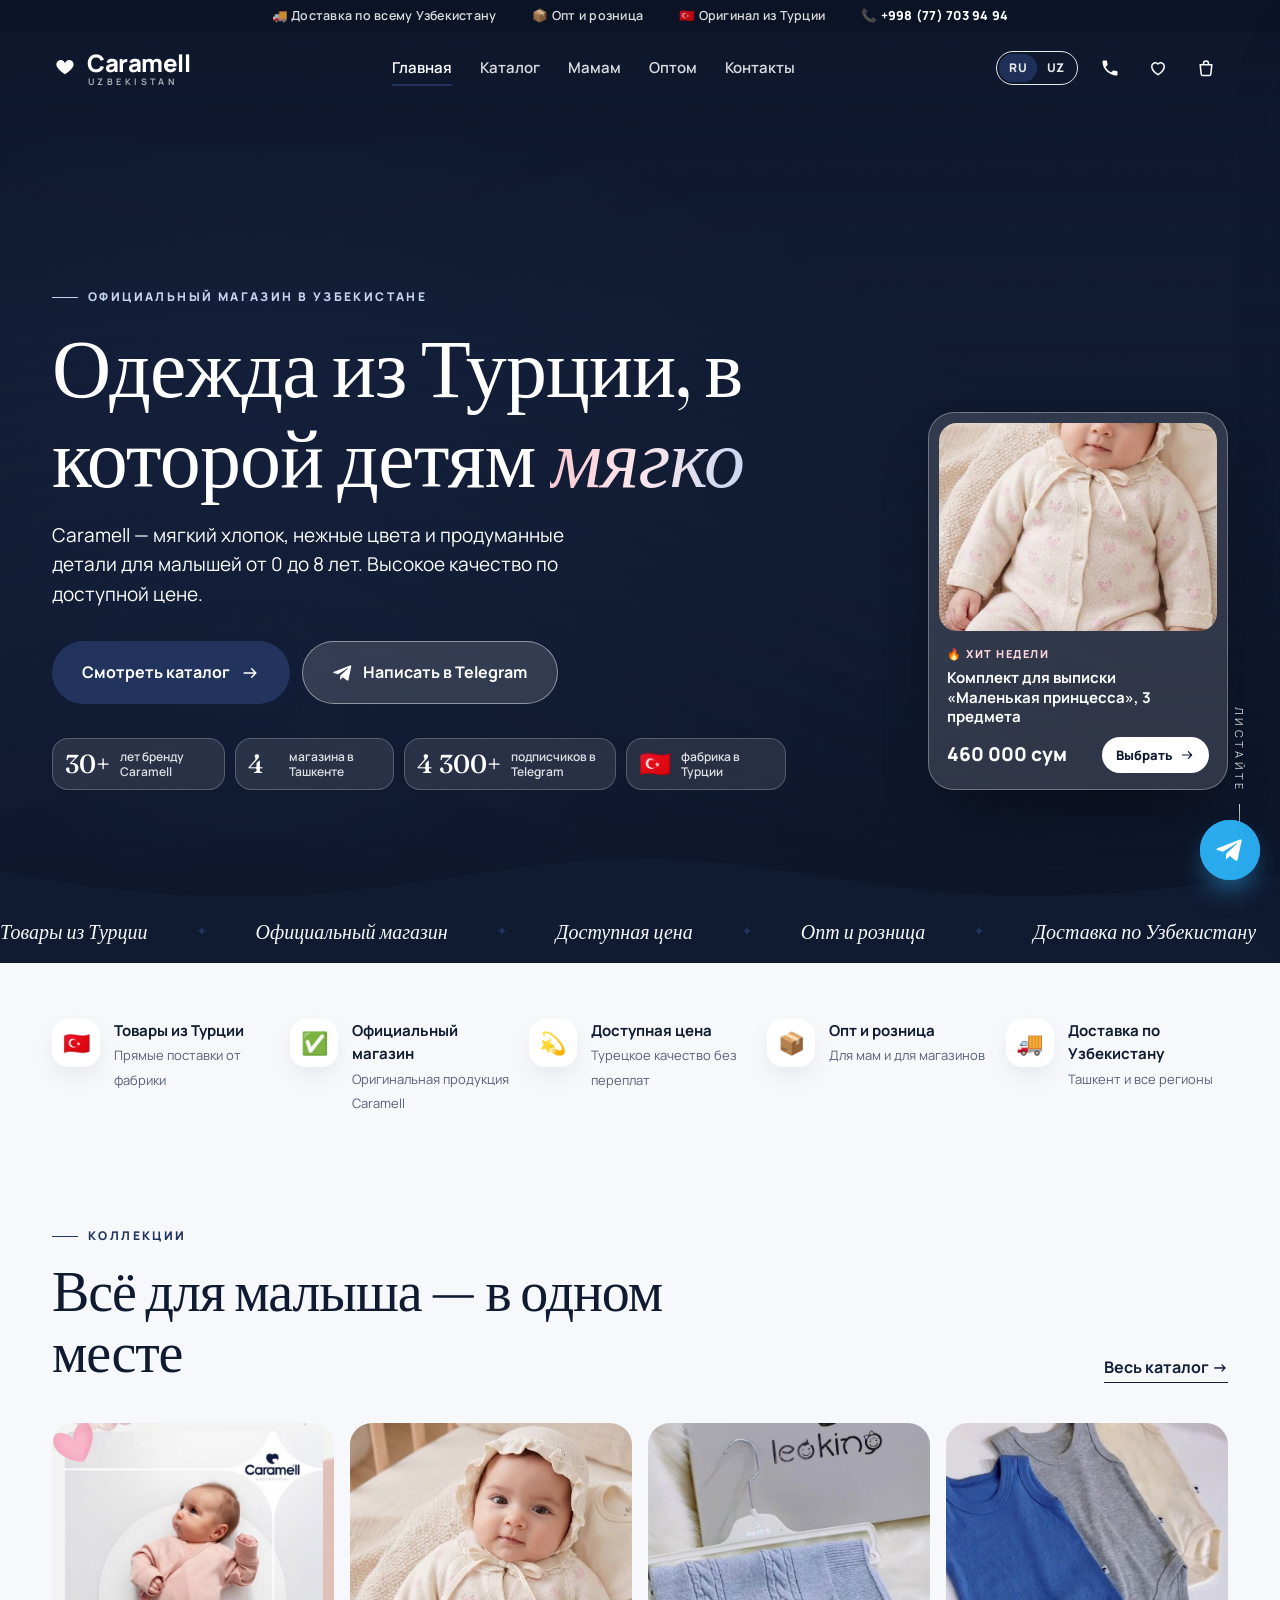
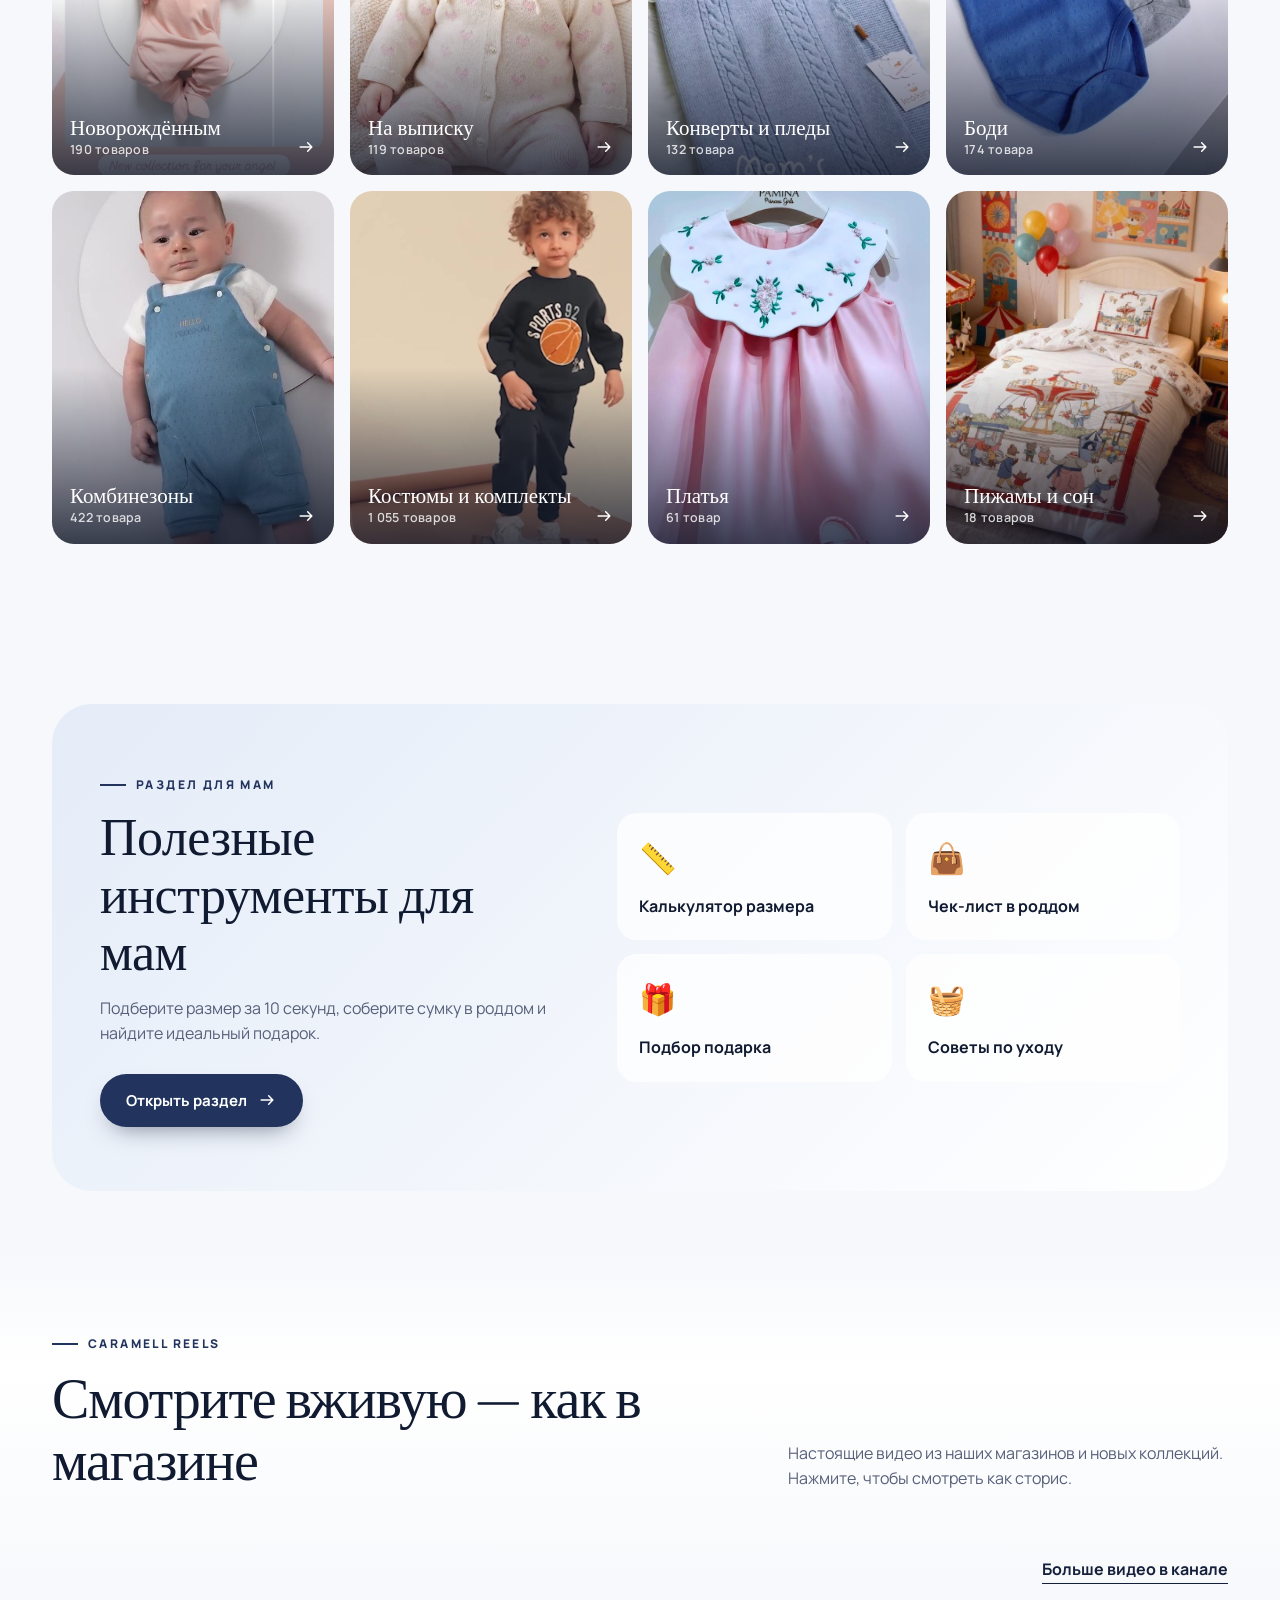
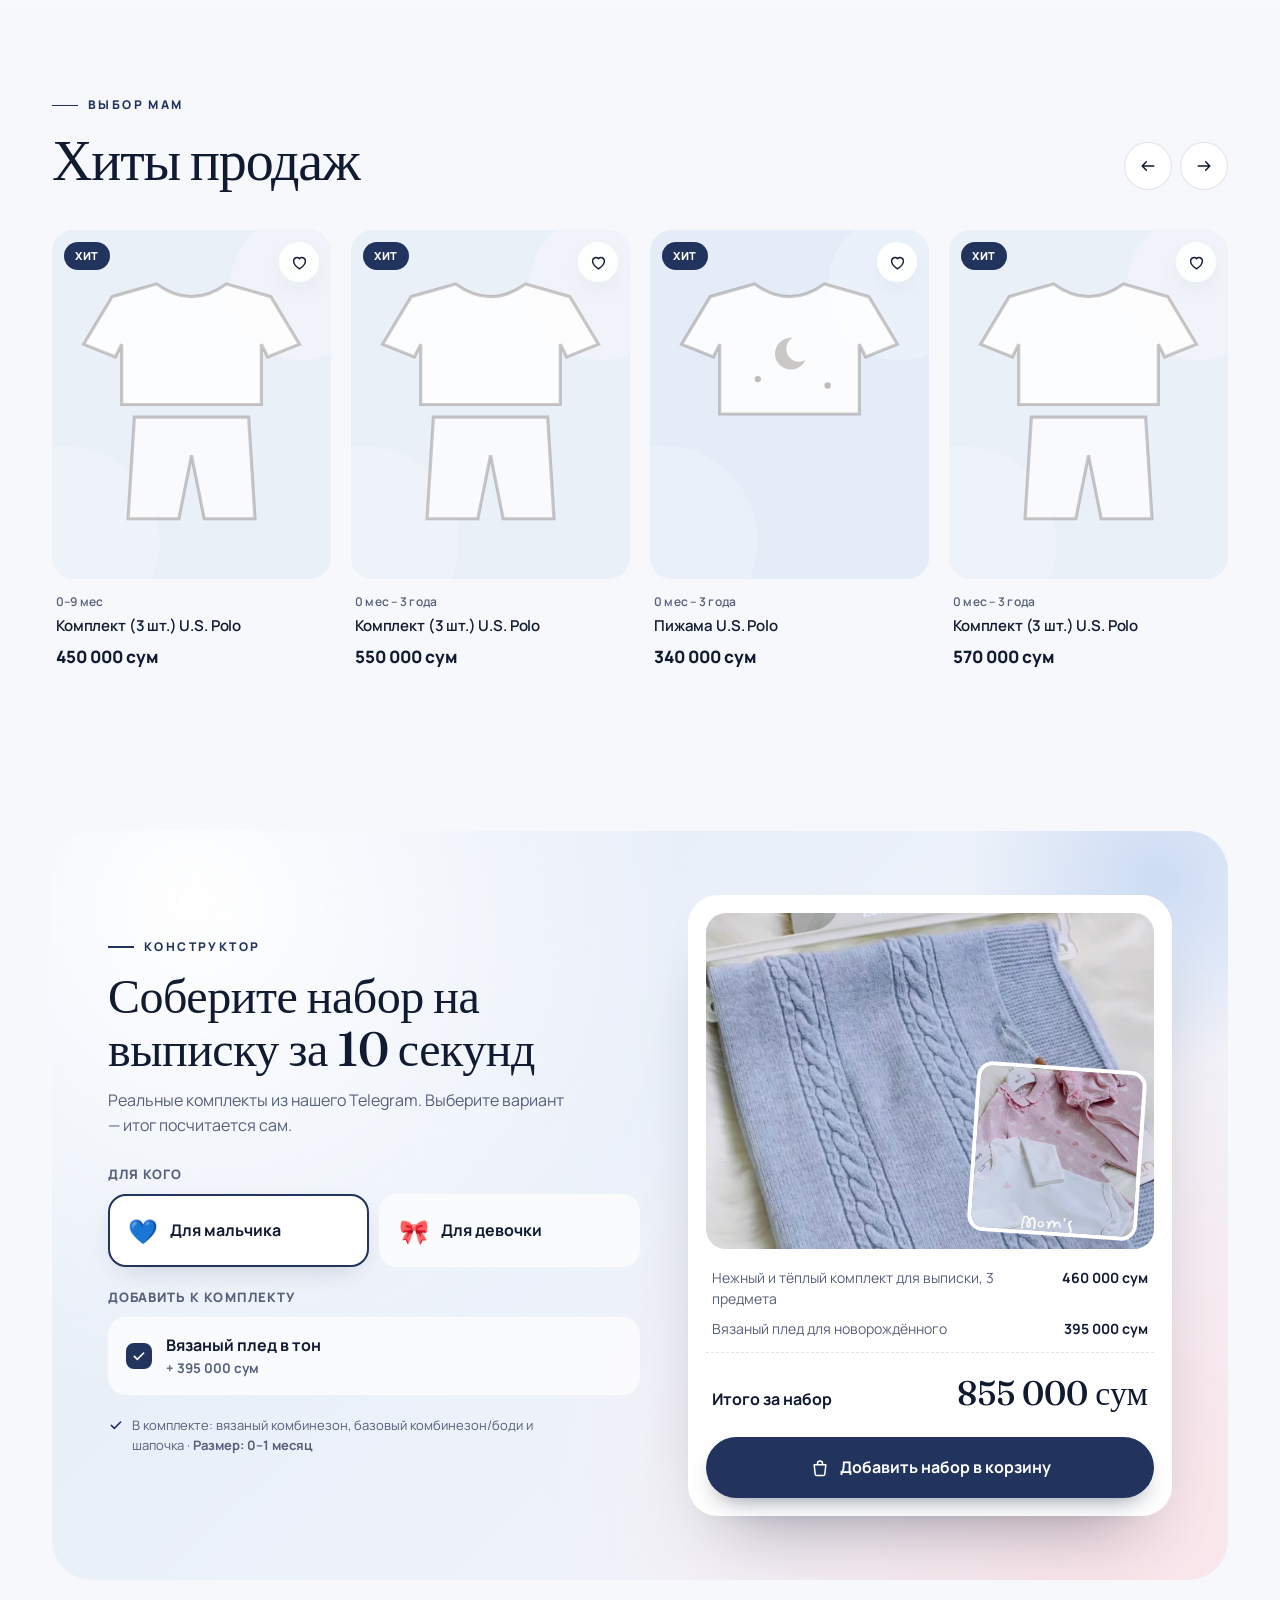
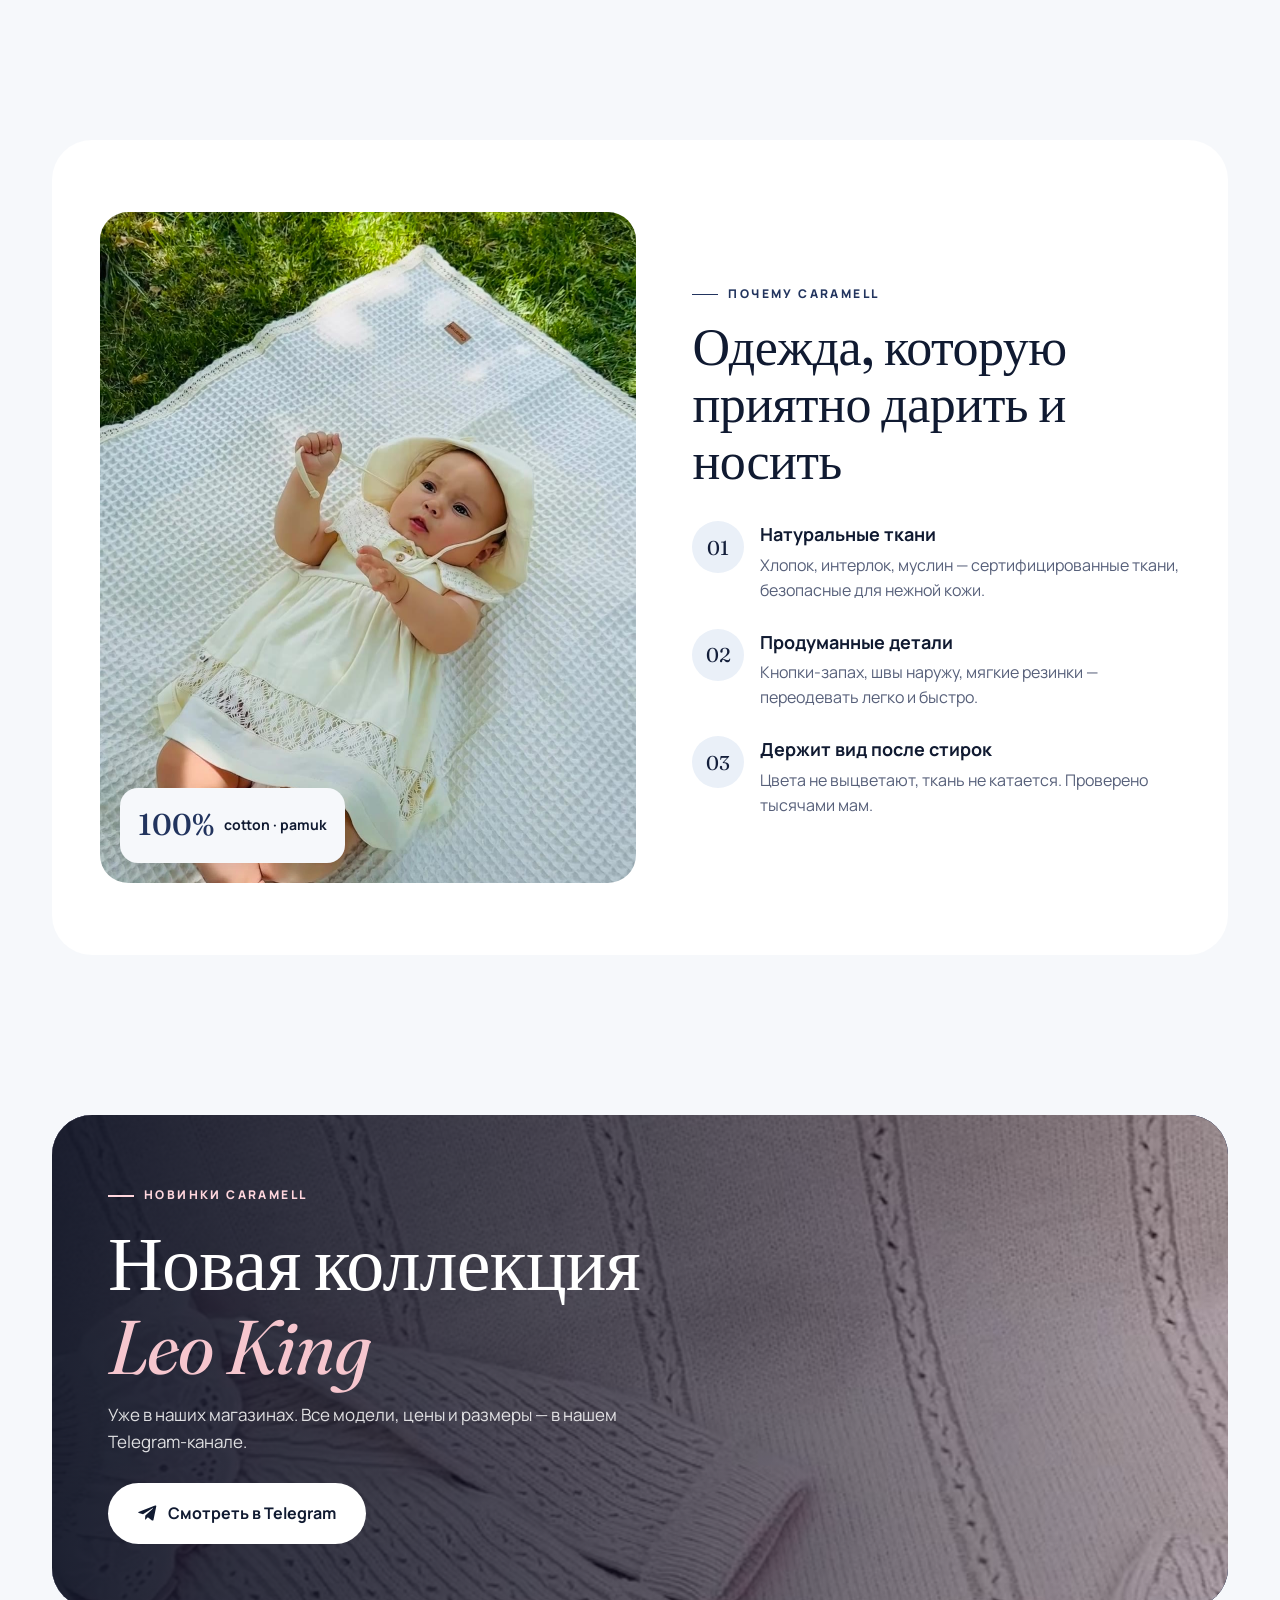
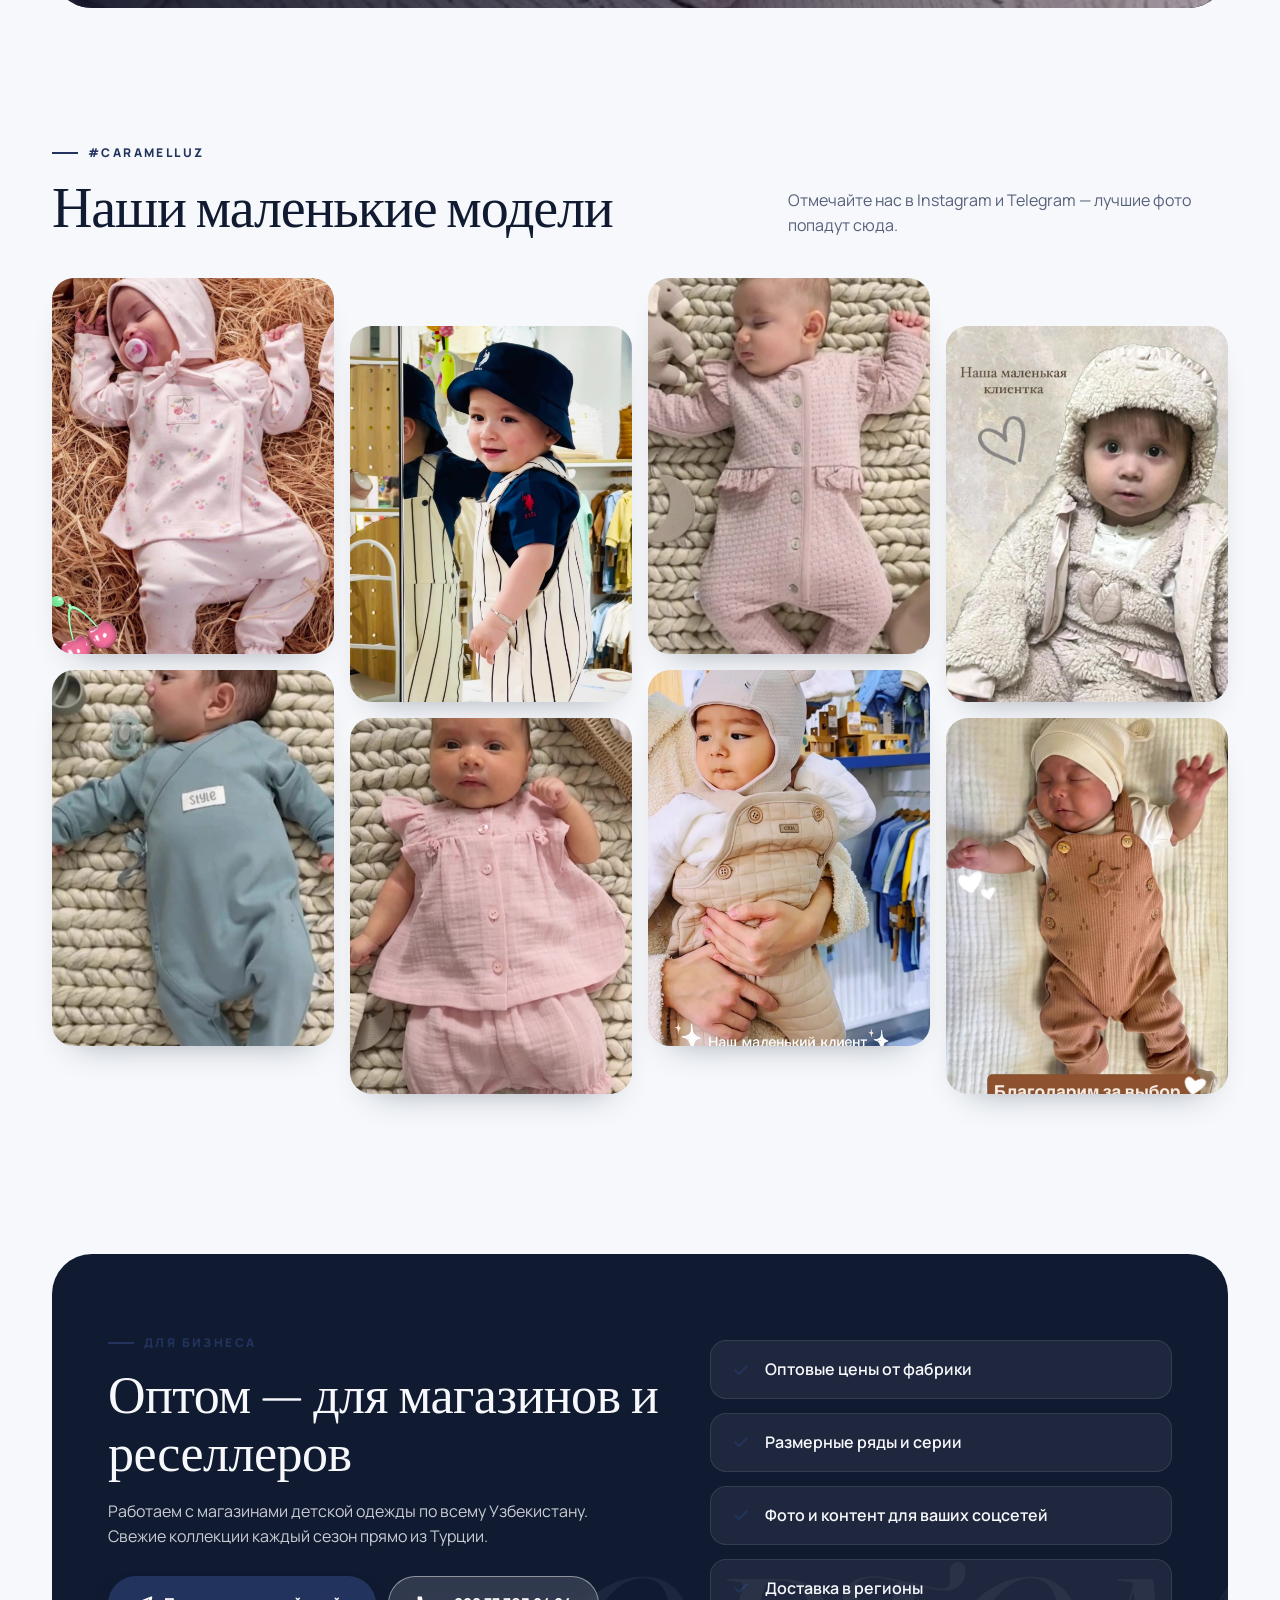
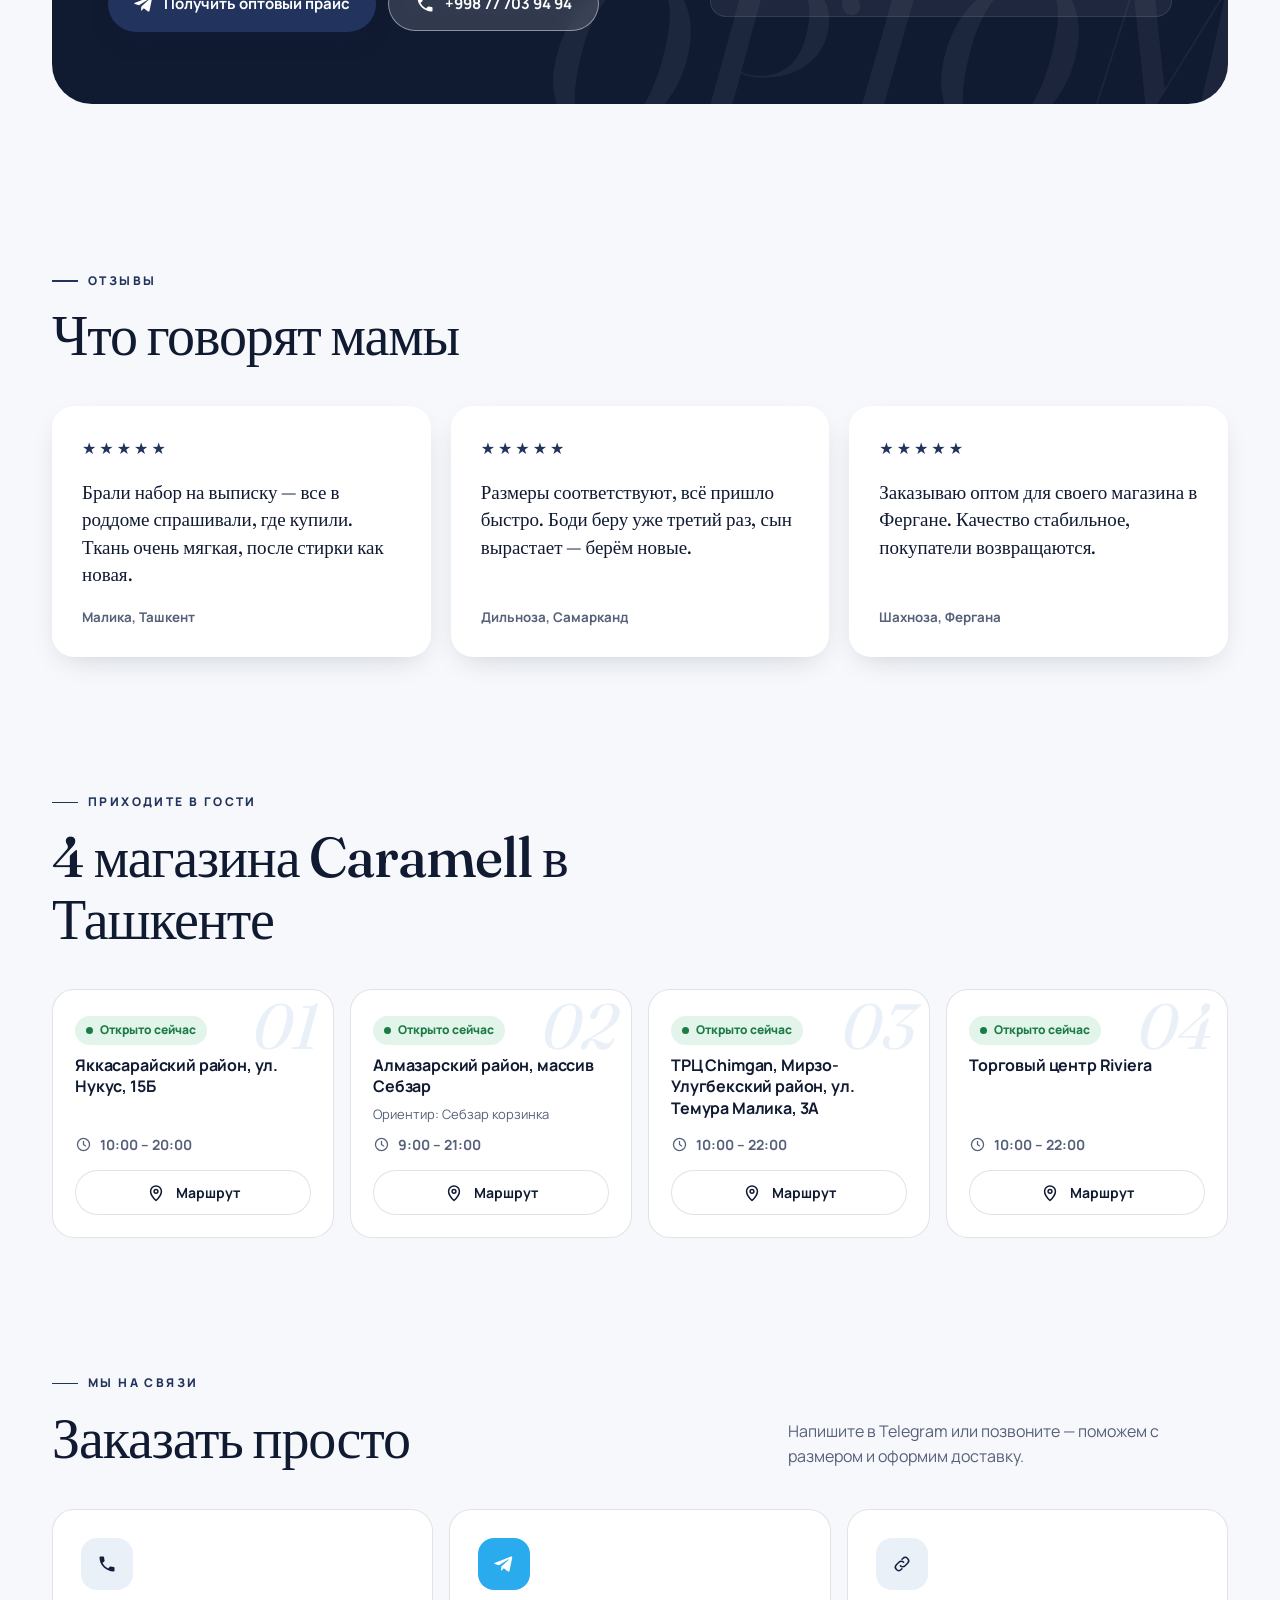
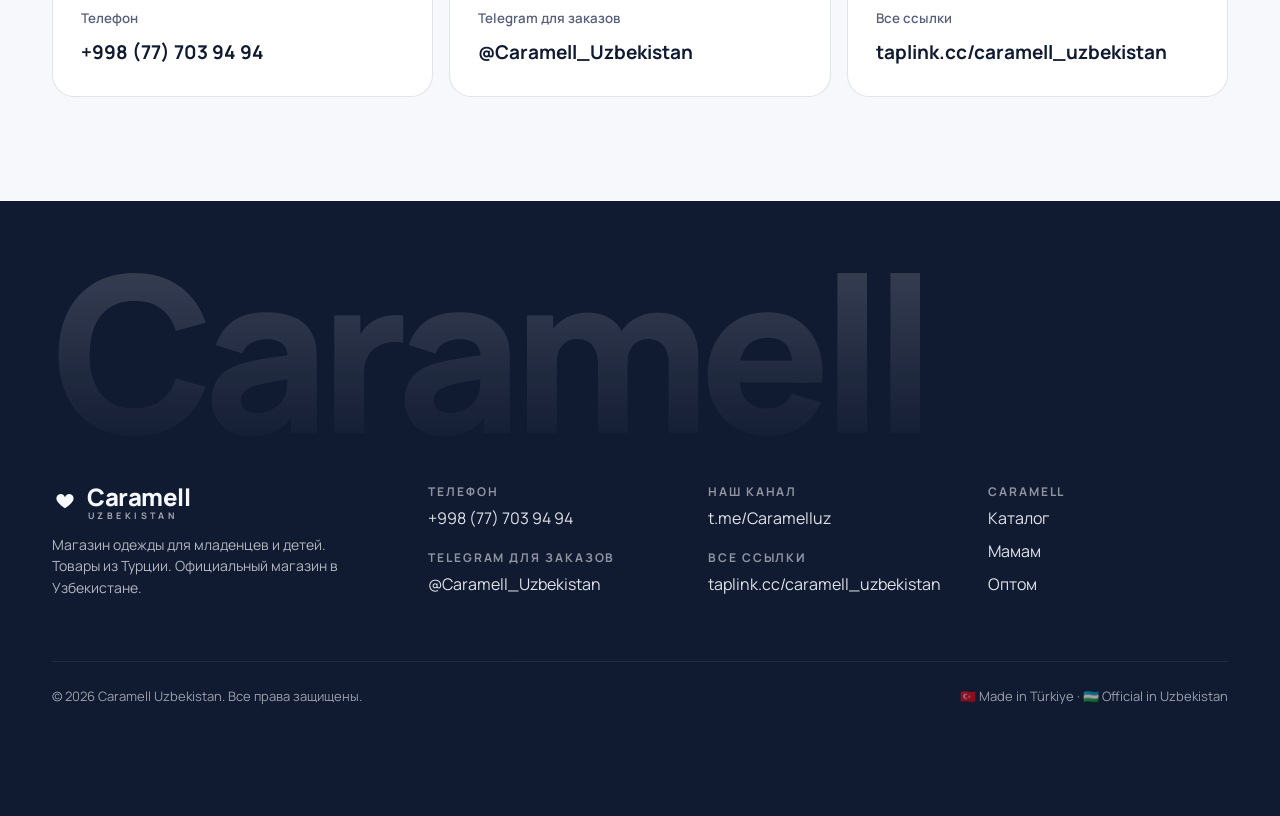
==== commit 33ca7a43: "Remove hero Мамам banner, plain Мамам menu link, navy Caramell brand card - Hero: drop the pink "Мам" ====
--- a/index.html
+++ b/index.html
@@ -40,7 +40,6 @@
           <a class="btn btn-primary btn-xl" href="catalog.html"><span data-i18n="cta.catalog"></span><svg class="i"><use href="#i-arrow"/></svg></a>
           <a class="btn btn-glass btn-xl" href="https://t.me/Caramell_Uzbekistan" target="_blank" rel="noopener"><svg class="i"><use href="#i-tg"/></svg><span data-i18n="cta.telegram"></span></a>
         </div>
-        <a class="hero-moms" href="moms.html"><span class="hero-moms-ico" aria-hidden="true">👶</span><span data-i18n="hero.moms"></span><svg class="i"><use href="#i-arrow"/></svg></a>
         <div class="hero-stats">
           <div class="stat"><b data-count="30" data-plus="+">0</b><span data-i18n="stat.year"></span></div>
           <div class="stat"><b data-count="4">0</b><span data-i18n="stat.shops"></span></div>
--- a/css/style.css
+++ b/css/style.css
@@ -67,9 +67,6 @@
 .main-nav a::after { content: ""; position: absolute; left: 0; right: 0; bottom: 0; height: 2px; background: var(--caramel); border-radius: 2px; transform: scaleX(0); transition: transform .3s var(--ease); }
 .main-nav a:hover::after, .main-nav a.is-active::after { transform: scaleX(1); }
 /* «Мамам» — заметная розовая пилюля в шапке */
-.main-nav a.nav-moms { padding: 6px 14px; margin: 0 -8px; border-radius: 999px; background: #F5DCE2; color: var(--choco); opacity: 1; }
-.main-nav a.nav-moms::after { display: none; }
-.main-nav a.nav-moms:hover, .main-nav a.nav-moms.is-active { background: #EFC3CF; }
 .header-act { display: flex; align-items: center; gap: 4px; }
 .lang { display: flex; border: 1.5px solid currentColor; border-radius: 999px; padding: 2px; margin-right: 6px; opacity: .9; }
 .lang button { font-size: 12px; font-weight: 800; padding: 5px 10px; border-radius: 999px; letter-spacing: .04em; }
@@ -83,7 +80,6 @@
   .main-nav { position: fixed; inset: 104px 0 auto 0; flex-direction: column; gap: 0; background: var(--cream); color: var(--choco); padding: 8px 16px 24px; border-bottom: 1px solid var(--line); transform: translateY(-120%); transition: transform .35s var(--ease); box-shadow: var(--shadow); z-index: -1; }
   .main-nav a { padding: 16px 4px; font-size: 20px; font-family: var(--serif); border-bottom: 1px solid var(--line); }
   .main-nav a::after { display: none; }
-  .main-nav a.nav-moms { padding: 16px 4px; margin: 0; border-radius: 0; background: none; color: #B23A5B; }
   .menu-open .main-nav { transform: none; }
   .menu-btn { display: inline-grid; }
   .header-act { margin-left: auto; }
@@ -153,10 +149,6 @@
 .hero h1 em { color: #F6C6CE; }
 .hero-sub { max-width: 540px; font-size: clamp(16px, 2vw, 19px); opacity: .92; margin: 0 0 32px; }
 .hero-cta { display: flex; flex-wrap: wrap; gap: 12px; }
-.hero-moms { display: inline-flex; align-items: center; gap: 10px; margin-top: 16px; padding: 8px 16px 8px 8px; border-radius: 999px; background: rgba(245, 220, 226, .94); color: var(--choco); font-weight: 700; font-size: 14.5px; line-height: 1.3; box-shadow: 0 12px 28px -14px rgba(0, 0, 0, .5); transition: transform .3s var(--ease), background .2s; }
-.hero-moms:hover { transform: translateY(-2px); background: #fff; }
-.hero-moms-ico { flex: none; width: 34px; height: 34px; border-radius: 50%; background: #fff; display: grid; place-items: center; font-size: 18px; }
-.hero-moms .i { flex: none; width: 18px; height: 18px; }
 .hero-scroll { position: absolute; z-index: 2; right: 32px; bottom: 36px; writing-mode: vertical-rl; font-size: 11px; letter-spacing: .3em; text-transform: uppercase; opacity: .8; display: flex; align-items: center; gap: 12px; }
 .hero-scroll::after { content: ""; width: 1.5px; height: 60px; background: linear-gradient(#fff, transparent); animation: drip 2s infinite; }
 @keyframes drip { 0% { transform: scaleY(0); transform-origin: top; } 50% { transform: scaleY(1); transform-origin: top; } 51% { transform-origin: bottom; } 100% { transform: scaleY(0); transform-origin: bottom; } }
@@ -387,34 +379,32 @@
 .brand.is-on { border-color: var(--choco); box-shadow: 0 0 0 1.5px var(--choco), var(--shadow); }
 .brand.is-on::after { content: ""; position: absolute; top: 9px; right: 9px; width: 18px; height: 18px; border-radius: 50%; background: var(--choco) url("data:image/svg+xml,%3Csvg xmlns='http://www.w3.org/2000/svg' width='10' height='8'%3E%3Cpath d='M1 4l3 3 5-6' fill='none' stroke='%23fff' stroke-width='1.8'/%3E%3C/svg%3E") no-repeat center; }
 .brand > small { font-size: 12px; font-weight: 600; color: var(--choco-2); }
-.bm { min-height: 40px; display: flex; flex-direction: column; align-items: center; justify-content: center; line-height: 1; text-align: center; white-space: nowrap; font-size: 20px; }
+.bm { height: 44px; display: flex; flex-direction: column; align-items: center; justify-content: center; line-height: 1; text-align: center; white-space: nowrap; font-size: 20px; }
 .bm small { display: block; font-size: .5em; letter-spacing: .3em; text-transform: uppercase; margin-bottom: 4px; }
 .bm-all { font-family: var(--serif); font-size: 18px; }
 .brand-all { background: var(--cream-2); }
 /* Caramell — красная карточка с белым логотипом, как на коробках магазина */
-.brand-own { background: radial-gradient(120% 140% at 30% 20%, #F0283C, #C3122A 60%, #A20F22); border-color: transparent; color: #fff; }
+.brand-own { background: radial-gradient(120% 140% at 30% 20%, #2E4577, #1A2747 60%, var(--choco)); border-color: transparent; color: #fff; }
 .brand-own > small { color: rgba(255, 255, 255, .85); }
-.brand-own:hover { border-color: transparent; box-shadow: 0 14px 30px -14px rgba(195, 18, 42, .7); }
-.brand-own.is-on { box-shadow: 0 0 0 3px #fff, 0 0 0 4.5px #C3122A, 0 14px 30px -14px rgba(195, 18, 42, .7); }
-.brand-own.is-on::after { background-color: #fff; background-image: url("data:image/svg+xml,%3Csvg xmlns='http://www.w3.org/2000/svg' width='10' height='8'%3E%3Cpath d='M1 4l3 3 5-6' fill='none' stroke='%23C3122A' stroke-width='1.8'/%3E%3C/svg%3E"); }
-.bm img { display: block; max-width: 128px; max-height: 34px; width: auto; height: auto; }
-.bm-tall .bm img { max-height: 44px; max-width: 120px; }
-.bm-caramell .bm img { max-width: 124px; max-height: 40px; }
+.brand-own:hover { border-color: transparent; box-shadow: 0 14px 30px -14px rgba(16, 26, 49, .7); }
+.brand-own.is-on { box-shadow: 0 0 0 3px #fff, 0 0 0 4.5px var(--choco), 0 14px 30px -14px rgba(16, 26, 49, .7); }
+.brand-own.is-on::after { background-color: #fff; background-image: url("data:image/svg+xml,%3Csvg xmlns='http://www.w3.org/2000/svg' width='10' height='8'%3E%3Cpath d='M1 4l3 3 5-6' fill='none' stroke='%23101A31' stroke-width='1.8'/%3E%3C/svg%3E"); }
+.bm img { display: block; max-width: 128px; max-height: 44px; height: auto; }
 .bm-leoking .bm { color: #2B2B2E; }
-.lk-crown { width: 26px; height: 20px; margin: 0 0 1px 18px; }
-.lk-word { display: flex; align-items: center; font-family: var(--sans); font-weight: 500; font-size: 25px; letter-spacing: -.01em; line-height: 1; }
+.lk-crown { width: 20px; height: 15px; margin: 0 0 1px 14px; }
+.lk-word { display: flex; align-items: center; font-family: var(--sans); font-weight: 500; font-size: 20px; letter-spacing: -.01em; line-height: 1; }
 .lk-o { width: .7em; height: .7em; margin: .1em .03em 0; }
 .bm-polo .bm { color: #1B2A4E; gap: 3px; }
-.bm-polo .bm b { font-family: "Roboto Slab", var(--serif); font-weight: 700; font-size: 15px; letter-spacing: .02em; }
+.bm-polo .bm b { font-family: "Roboto Slab", var(--serif); font-weight: 700; font-size: 14px; letter-spacing: .02em; }
 .bm-polo .bm small { margin: 0; font-family: var(--sans); font-size: 8px; font-weight: 700; letter-spacing: .14em; color: #C8102E; }
 .bm-polo .bm i { display: block; width: 92px; height: 6px; margin-top: 3px; background: linear-gradient(#C8102E 0 40%, #fff 40% 60%, #1B2A4E 60%); }
-.bm-bistyle .bm { font-family: var(--sans); font-weight: 800; font-size: 21px; letter-spacing: .12em; color: #3F6E9A; }
-.bm-puggi .bm { font-family: var(--sans); font-weight: 800; font-size: 24px; color: #E39B2D; }
-.bm-noynoy .bm { font-family: var(--sans); font-weight: 700; font-size: 22px; color: #5F86C9; }
-.bm-bebus .bm { font-family: var(--sans); font-weight: 800; font-size: 24px; color: #E0647F; }
-.bm-annababa .bm { font-family: var(--serif); font-style: italic; font-weight: 500; font-size: 22px; color: #9A5B76; }
-.bm-lovemax .bm { font-family: var(--sans); font-weight: 800; font-size: 21px; color: #D9485F; }
-.bm-other .bm { font-family: var(--serif); font-weight: 500; font-size: 19px; white-space: normal; }
+.bm-bistyle .bm { font-family: var(--sans); font-weight: 800; font-size: 18px; letter-spacing: .12em; color: #3F6E9A; }
+.bm-puggi .bm { font-family: var(--sans); font-weight: 800; font-size: 21px; color: #E39B2D; }
+.bm-noynoy .bm { font-family: var(--sans); font-weight: 700; font-size: 20px; color: #5F86C9; }
+.bm-bebus .bm { font-family: var(--sans); font-weight: 800; font-size: 21px; color: #E0647F; }
+.bm-annababa .bm { font-family: var(--serif); font-style: italic; font-weight: 500; font-size: 20px; color: #9A5B76; }
+.bm-lovemax .bm { font-family: var(--sans); font-weight: 800; font-size: 19px; color: #D9485F; }
+.bm-other .bm { font-family: var(--serif); font-weight: 500; font-size: 18px; white-space: normal; }
 @media (max-width: 560px) {
   .brands-wrap { margin: -16px 0 16px; }
   .brands { gap: 10px; }
@@ -449,7 +439,14 @@
 .modal-actions { display: flex; gap: 12px; align-items: center; flex-wrap: wrap; }
 .modal-actions .btn-primary { flex: 1; }
 .opt-note { font-size: 13px; color: var(--choco-2); display: flex; gap: 8px; align-items: center; padding: 12px 14px; background: var(--cream-2); border-radius: 12px; }
-@media (max-width: 760px) { .modal { padding: 0; place-items: end center; } .modal-box { grid-template-columns: 1fr; border-radius: 24px 24px 0 0; max-height: 92vh; } .modal-img { min-height: 0; aspect-ratio: 1; } .modal-info { padding: 24px 16px 28px; } }
+/* На телефоне: фото сверху фиксированной высоты, текст под ним. Явная высота и строки по содержимому —
+   иначе при ограниченной высоте окна браузер сжимал строку с фото и текст заезжал на картинку */
+@media (max-width: 760px) {
+  .modal { padding: 0; place-items: end center; }
+  .modal-box { grid-template-columns: 1fr; grid-template-rows: auto auto; grid-auto-rows: max-content; align-content: start; border-radius: 24px 24px 0 0; max-height: 92vh; max-height: 92dvh; }
+  .modal-img { min-height: 0; height: min(100vw, 52vh); overflow: hidden; }
+  .modal-info { padding: 24px 16px 28px; position: relative; background: var(--cream); }
+}
 
 /* Cart drawer */
 .cart-backdrop { position: fixed; inset: 0; background: rgba(40, 26, 16, .5); z-index: 90; opacity: 0; pointer-events: none; transition: opacity .3s; }
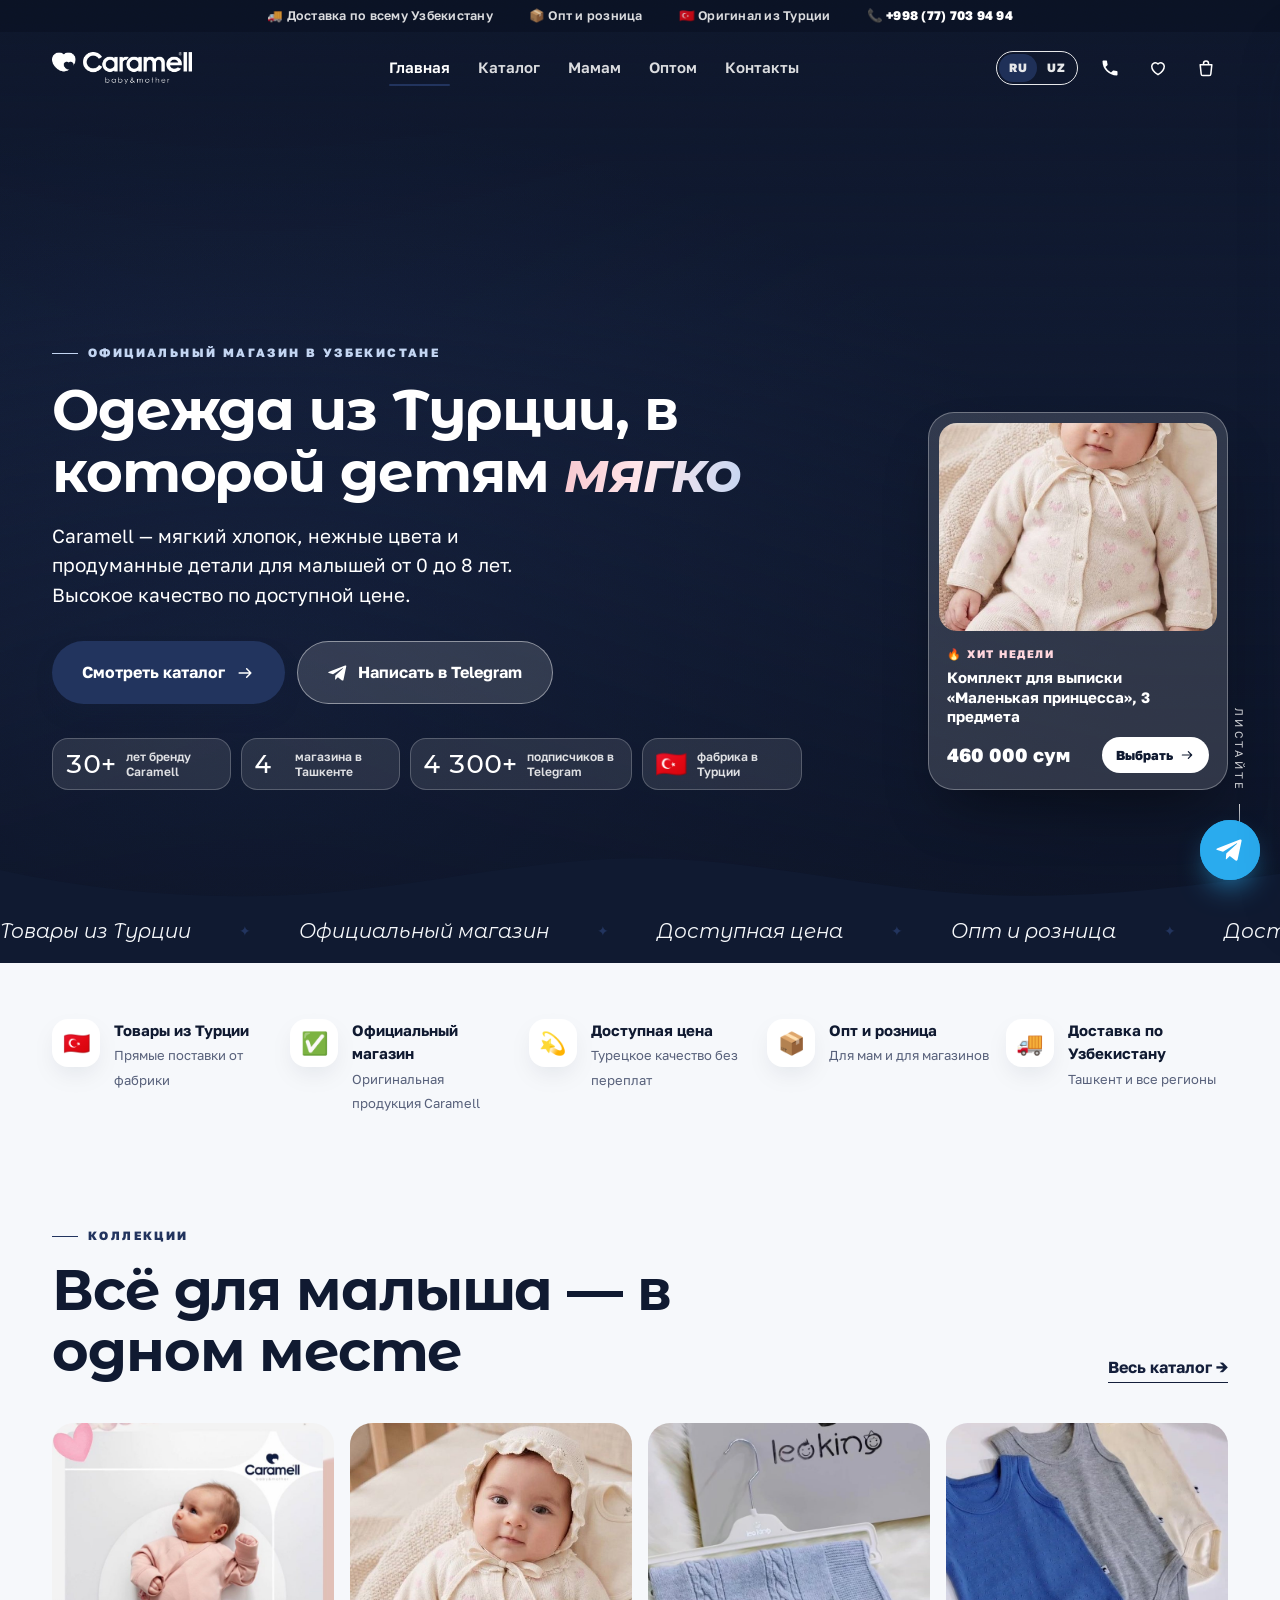
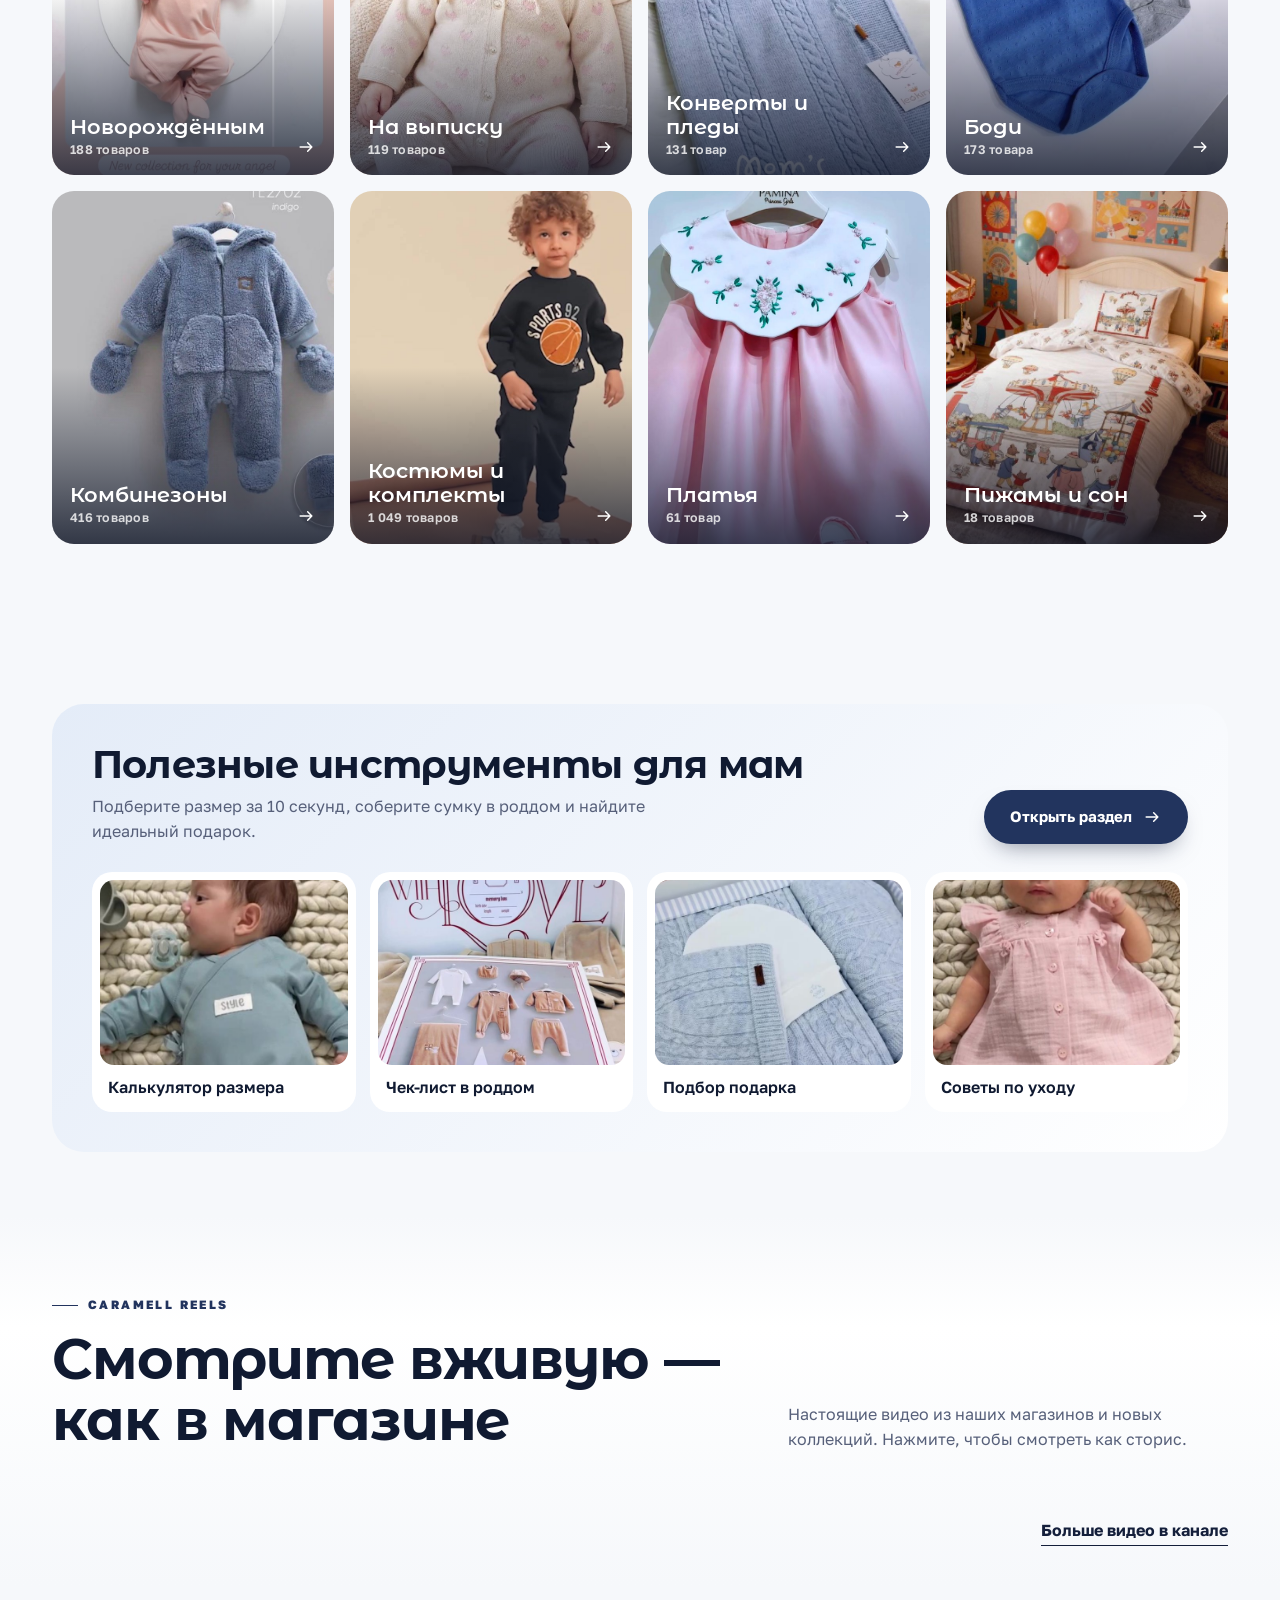
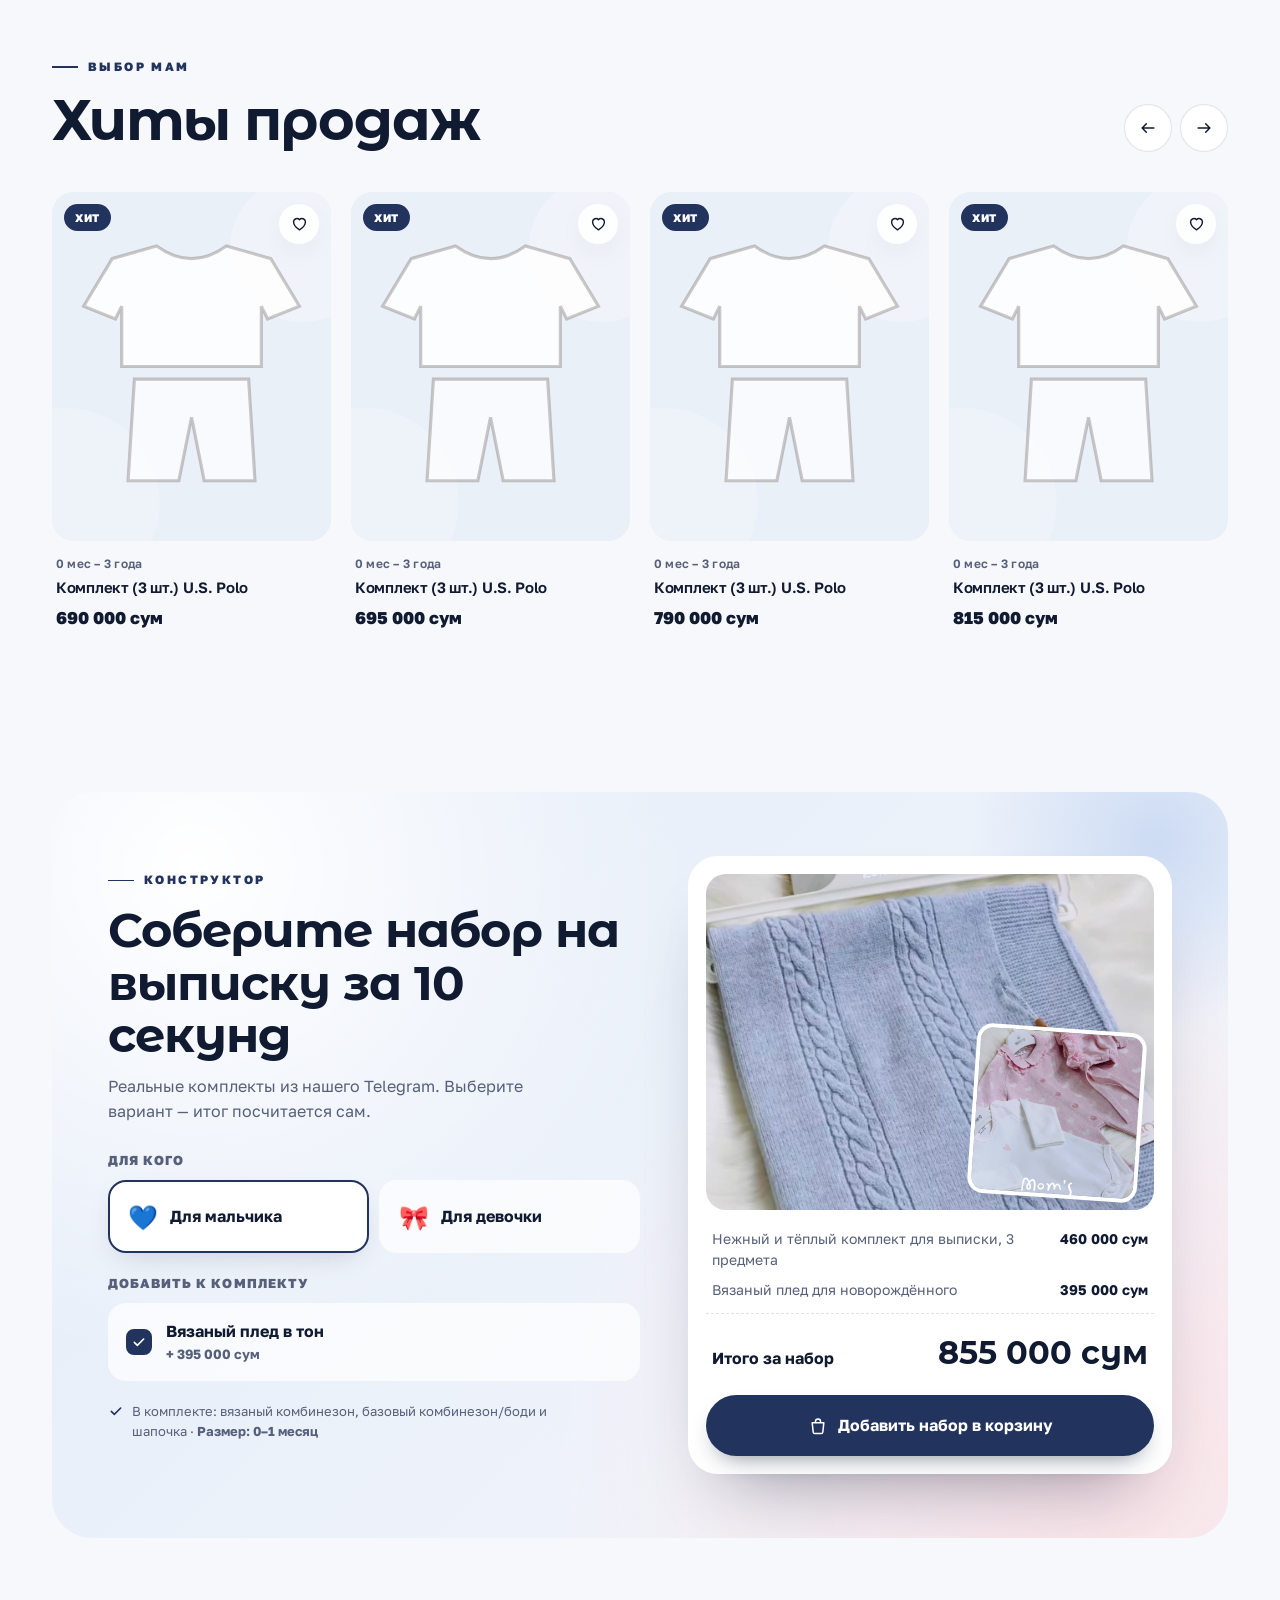
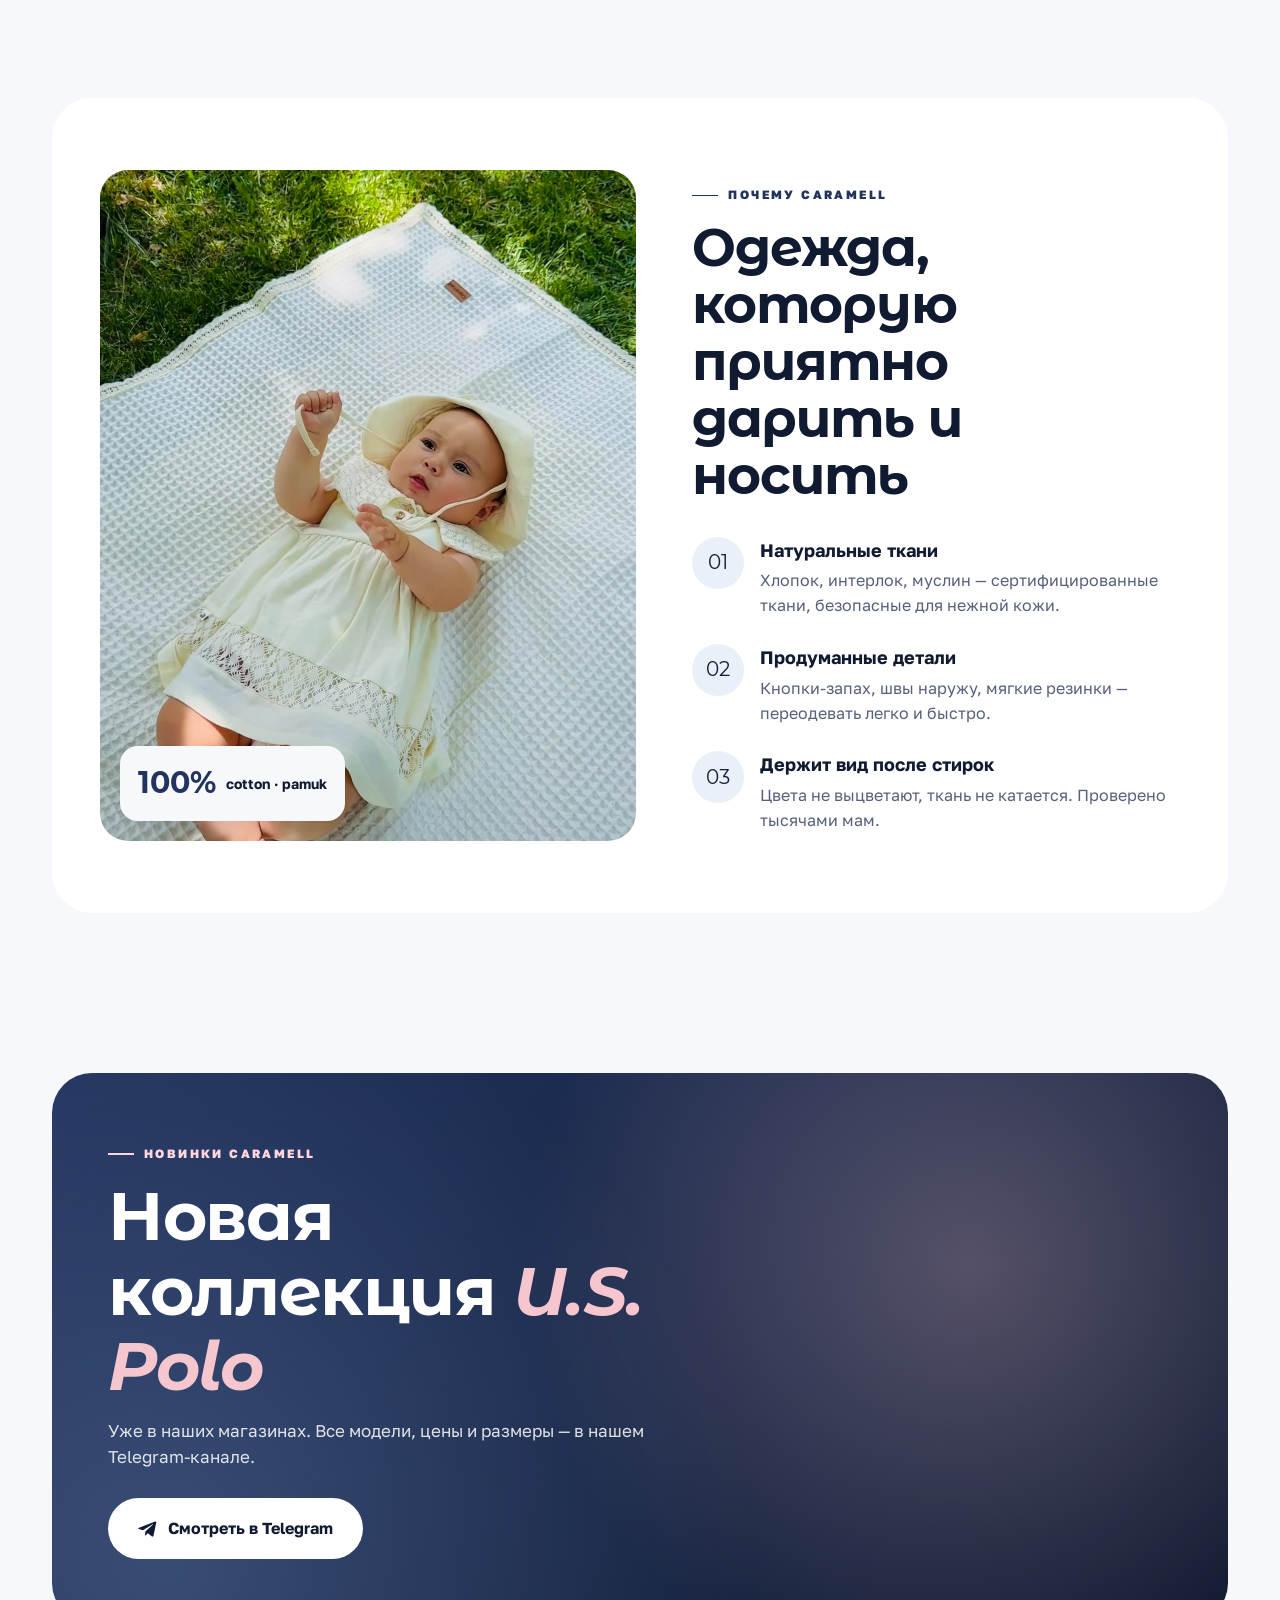
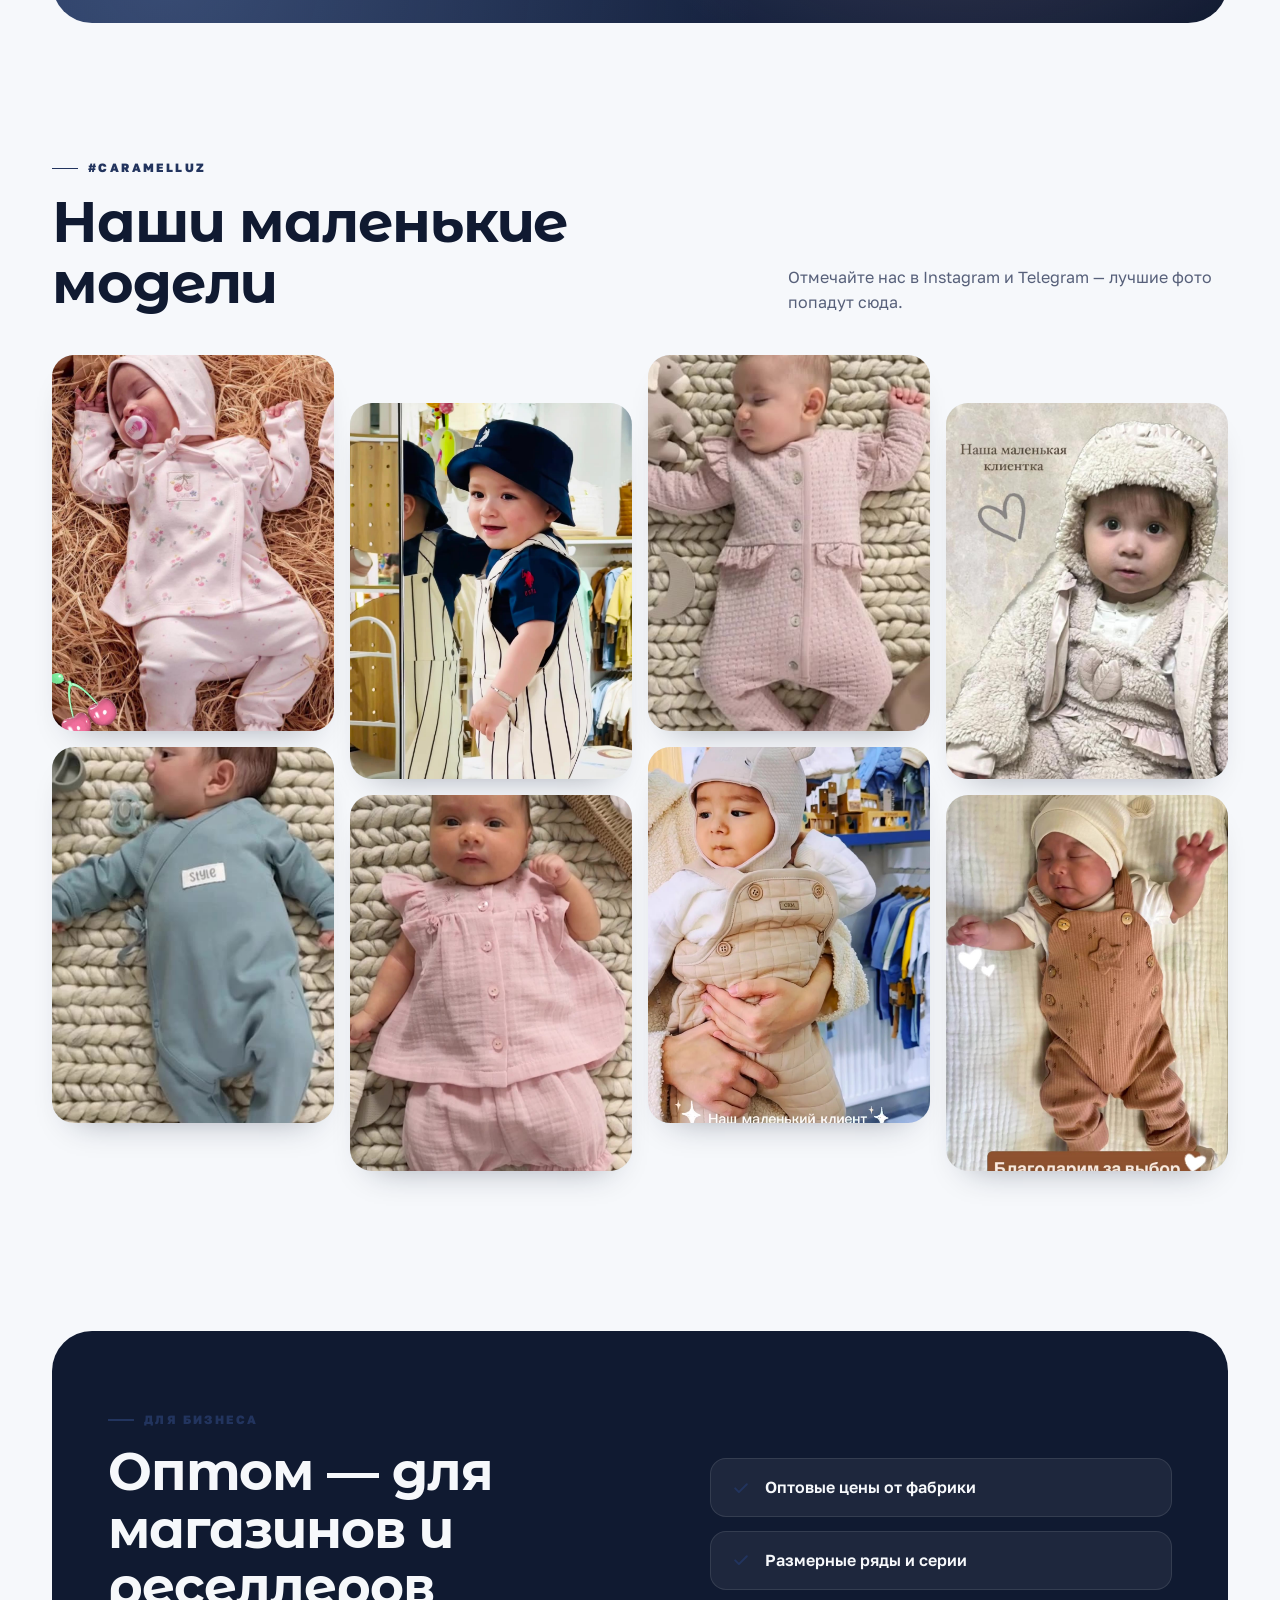
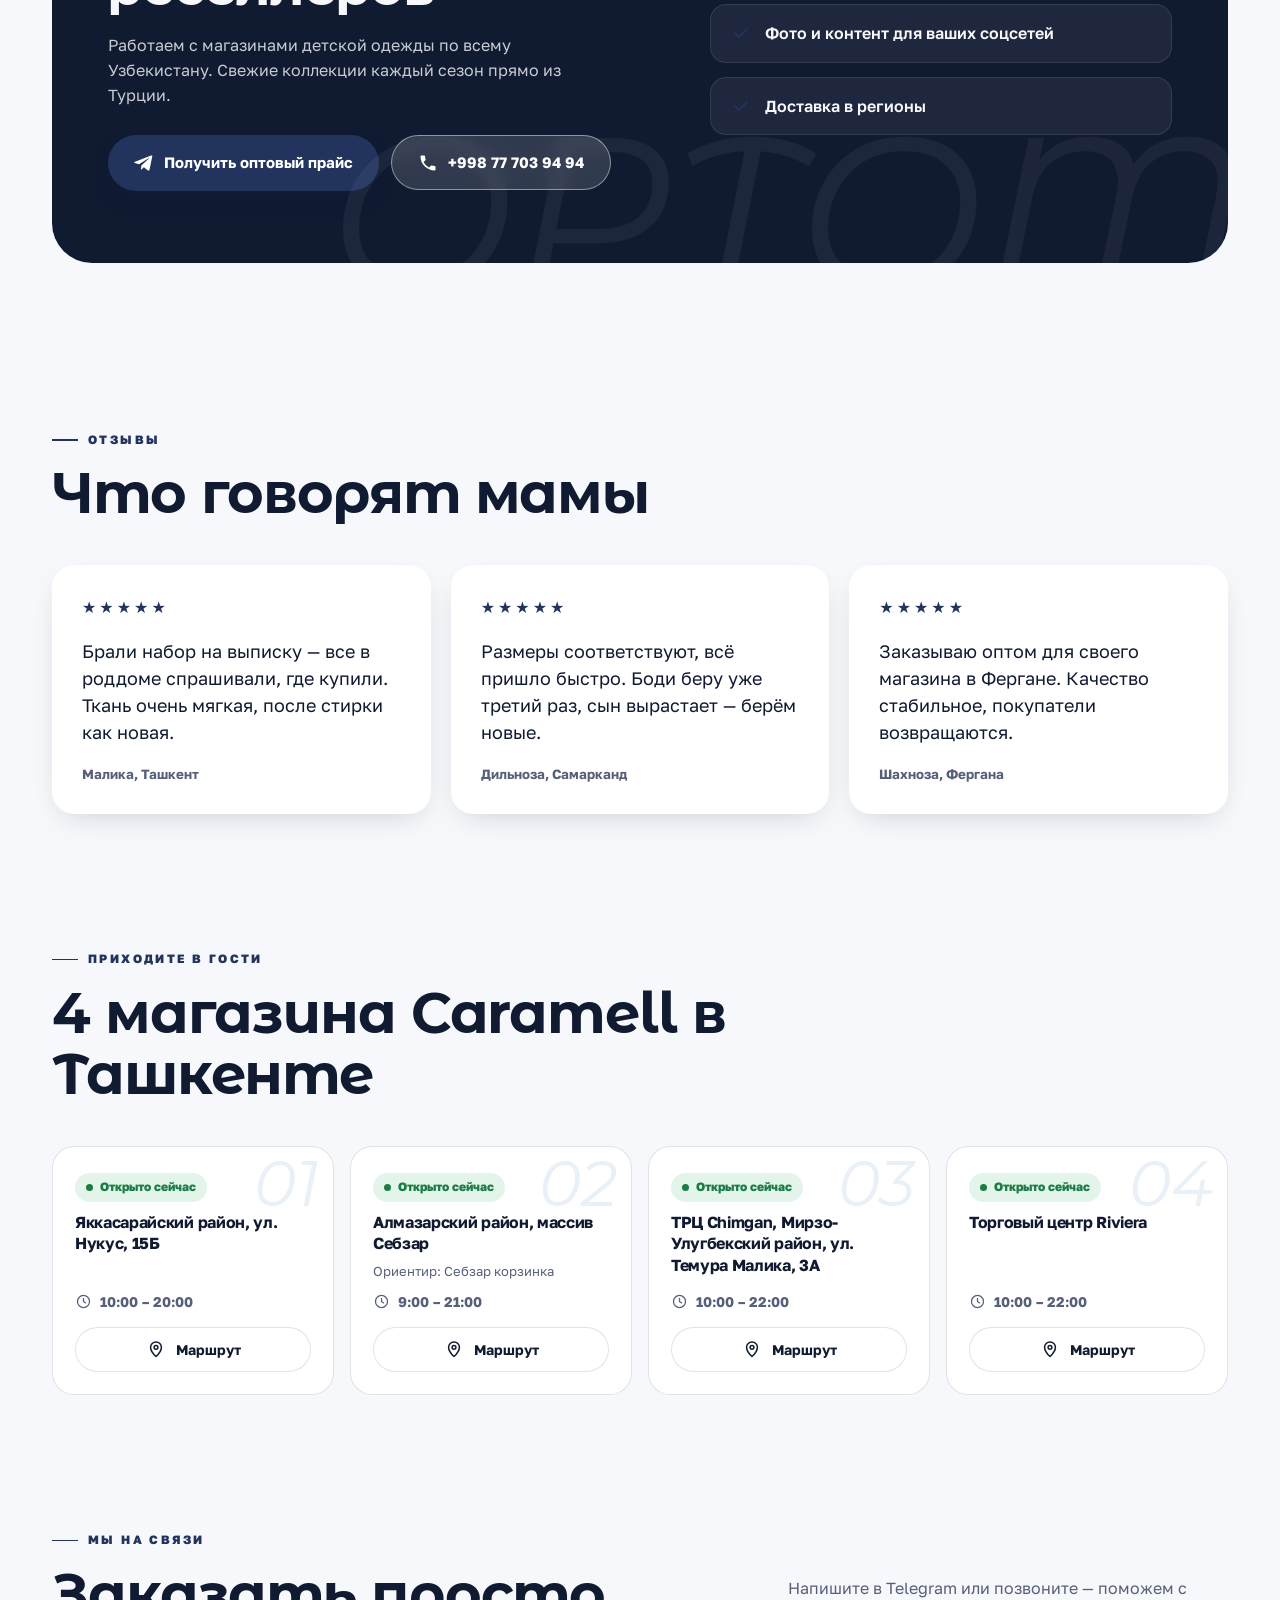
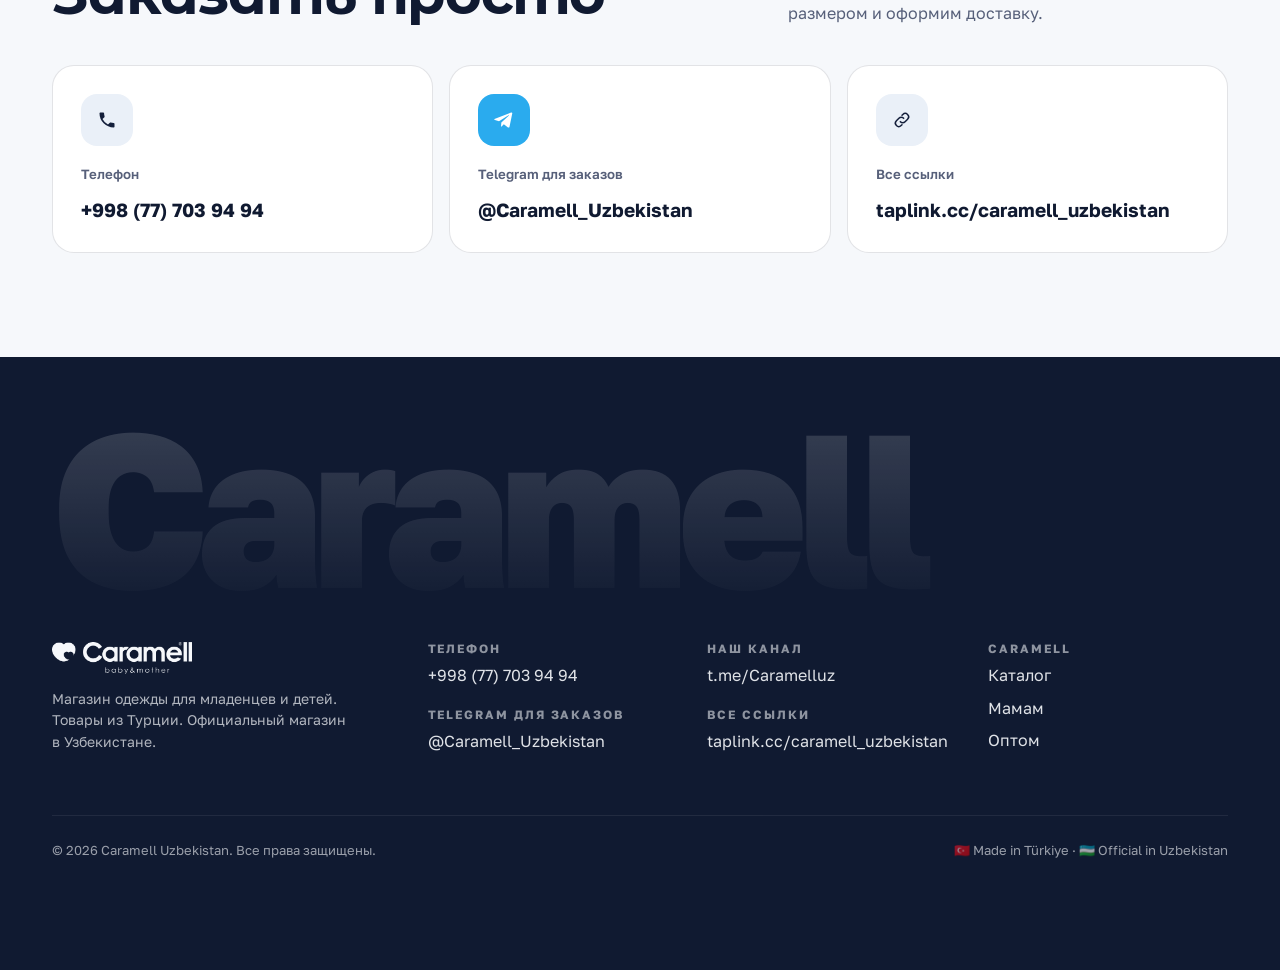
==== commit 49d7b211: "New fonts, winter overall tile, compact moms block with real photos - Fonts: Montserrat Alternates f" ====
--- a/index.html
+++ b/index.html
@@ -11,8 +11,8 @@
   <link rel="icon" href="data:image/svg+xml,%3Csvg xmlns='http://www.w3.org/2000/svg' viewBox='0 0 64 64'%3E%3Crect width='64' height='64' rx='16' fill='%23101A31'/%3E%3Cpath fill='white' transform='translate(8,8)' d='M24 15.5c-1-4-4.4-6.6-8.3-6.3-4.6.3-8 4.2-7.6 8.8.5 6.4 8.8 12.9 15.9 17.6 7.1-4.7 15.4-11.2 15.9-17.6.4-4.6-3-8.5-7.6-8.8-3.9-.3-7.3 2.3-8.3 6.3z'/%3E%3C/svg%3E">
   <link rel="preconnect" href="https://fonts.googleapis.com">
   <link rel="preconnect" href="https://fonts.gstatic.com" crossorigin>
-  <link href="https://fonts.googleapis.com/css2?family=Fraunces:ital,opsz,wght@0,9..144,400;0,9..144,500;0,9..144,600;1,9..144,400;1,9..144,500;1,9..144,600&family=Manrope:wght@400;500;600;700;800&display=swap" rel="stylesheet">
-  <link rel="stylesheet" href="css/style.css">
+  <link href="https://fonts.googleapis.com/css2?family=Golos+Text:wght@400;500;600;700;800&family=Montserrat+Alternates:ital,wght@0,500;0,600;0,700;1,600;1,700&display=swap" rel="stylesheet">
+  <link rel="stylesheet" href="css/style.css?v=fonts1">
   <script src="js/art.js"></script>
 </head>
 <body data-page="home">
@@ -80,17 +80,18 @@
   <section class="section-sm" id="moms">
     <div class="container">
       <div class="moms-teaser reveal">
-        <div>
-          <span class="kicker" data-i18n="momsT.kicker"></span>
-          <h2 data-i18n="momsT.title"></h2>
-          <p data-i18n="momsT.sub"></p>
+        <div class="moms-head">
+          <div>
+            <h2 data-i18n="momsT.title"></h2>
+            <p data-i18n="momsT.sub"></p>
+          </div>
           <a class="btn btn-primary" href="moms.html"><span data-i18n="momsT.cta"></span><svg class="i"><use href="#i-arrow"/></svg></a>
         </div>
         <div class="tools">
-          <a class="tool" href="moms.html#size"><span>📏</span><b data-i18n="momsT.1"></b></a>
-          <a class="tool" href="moms.html#checklist"><span>👜</span><b data-i18n="momsT.2"></b></a>
-          <a class="tool" href="moms.html#gift"><span>🎁</span><b data-i18n="momsT.3"></b></a>
-          <a class="tool" href="moms.html#tips"><span>🧺</span><b data-i18n="momsT.4"></b></a>
+          <a class="tool" href="moms.html#size"><img src="assets/moms/size.jpg" alt="" loading="lazy" width="600" height="600"><b data-i18n="momsT.1"></b></a>
+          <a class="tool" href="moms.html#checklist"><img src="assets/moms/checklist.jpg" alt="" loading="lazy" width="600" height="600"><b data-i18n="momsT.2"></b></a>
+          <a class="tool" href="moms.html#gift"><img src="assets/moms/gift.jpg" alt="" loading="lazy" width="600" height="600"><b data-i18n="momsT.3"></b></a>
+          <a class="tool" href="moms.html#tips"><img src="assets/moms/tips.jpg" alt="" loading="lazy" width="600" height="600"><b data-i18n="momsT.4"></b></a>
         </div>
       </div>
     </div>
--- a/css/style.css
+++ b/css/style.css
@@ -15,8 +15,9 @@
   --shadow-lg: 0 30px 60px -25px rgba(16, 26, 49, .32);
   --r: 22px;
   --r-sm: 14px;
-  --serif: "Fraunces", Georgia, serif;
-  --sans: "Manrope", system-ui, -apple-system, sans-serif;
+  /* Заголовки — Montserrat Alternates (округлая геометрия, как у логотипа Caramell), текст — Golos Text */
+  --serif: "Montserrat Alternates", "Trebuchet MS", sans-serif;
+  --sans: "Golos Text", system-ui, -apple-system, sans-serif;
   --ease: cubic-bezier(.2, .7, .2, 1);
 }
 
@@ -27,7 +28,7 @@
 a { color: inherit; text-decoration: none; }
 button { font: inherit; color: inherit; cursor: pointer; border: 0; background: none; }
 input, select { font: inherit; color: inherit; }
-h1, h2, h3, h4 { font-family: var(--serif); font-weight: 500; line-height: 1.1; margin: 0; letter-spacing: -.01em; }
+h1, h2, h3, h4 { font-family: var(--serif); font-weight: 700; line-height: 1.1; margin: 0; letter-spacing: -.02em; }
 em { font-style: italic; color: var(--caramel); }
 .container { width: 100%; max-width: 1240px; margin: 0 auto; padding: 0 16px; }
 @media (min-width: 720px) { .container { padding: 0 32px; } }
@@ -58,6 +59,11 @@
 .header-in { height: 72px; display: flex; align-items: center; gap: 24px; }
 .logo { display: flex; align-items: center; gap: 9px; line-height: 1; }
 .logo-mark { width: 26px; height: 26px; flex: none; color: currentColor; }
+/* Логотип Caramell (сердце + надпись + baby&mother) — тот же файл, что в каталоге брендов.
+   PNG используется как маска, поэтому логотип берёт цвет текста: белый на видео, тёмно-синий на светлом фоне */
+.logo-img { display: block; flex: none; width: 140px; aspect-ratio: 240 / 55; background: currentColor;
+  -webkit-mask: url("../assets/brands/caramell.png") no-repeat center / contain; mask: url("../assets/brands/caramell.png") no-repeat center / contain; }
+.story-brand .logo-img { width: 92px; }
 .logo-text { display: flex; flex-direction: column; }
 .logo-word { font-family: var(--sans); font-size: 24px; font-weight: 800; letter-spacing: -.02em; }
 .logo-sub { font-size: 9px; letter-spacing: .38em; font-weight: 700; margin-top: 2px; opacity: .65; padding-left: 1px; }
@@ -84,7 +90,7 @@
   .menu-btn { display: inline-grid; }
   .header-act { margin-left: auto; }
 }
-@media (max-width: 480px) { .hide-sm { display: none; } .logo-word { font-size: 21px; } .lang button { padding: 5px 8px; } }
+@media (max-width: 480px) { .hide-sm { display: none; } .logo-word { font-size: 21px; } .logo-img { width: 118px; } .lang button { padding: 5px 8px; } }
 
 /* ---------- Hero ---------- */
 .hero { position: relative; min-height: 100vh; min-height: 100svh; display: flex; align-items: flex-end; color: #fff; overflow: hidden; background: var(--choco); }
@@ -145,7 +151,7 @@
 .kicker { display: inline-flex; align-items: center; gap: 10px; font-size: 12px; font-weight: 800; letter-spacing: .2em; text-transform: uppercase; color: var(--caramel); }
 .kicker::before { content: ""; width: 26px; height: 1.5px; background: currentColor; }
 .hero .kicker { color: #C3D5F2; }
-.hero h1 { font-size: clamp(42px, 6.4vw, 84px); max-width: 15ch; margin: 16px 0 18px; font-weight: 400; }
+.hero h1 { font-size: clamp(30px, 4.4vw, 64px); max-width: 20ch; margin: 16px 0 18px; font-weight: 700; }
 .hero h1 em { color: #F6C6CE; }
 .hero-sub { max-width: 540px; font-size: clamp(16px, 2vw, 19px); opacity: .92; margin: 0 0 32px; }
 .hero-cta { display: flex; flex-wrap: wrap; gap: 12px; }
@@ -188,7 +194,7 @@
 .cat-tile::after { content: ""; position: absolute; inset: 0; z-index: -1; background: linear-gradient(transparent 50%, rgba(12, 19, 37, .78)); }
 .cat-tile:hover img { transform: scale(1.07); }
 .cat-tile > span { padding: 18px; font-family: var(--serif); font-size: 21px; line-height: 1.15; display: flex; justify-content: space-between; align-items: flex-end; gap: 8px; width: 100%; }
-.cat-tile b { font-weight: 400; display: flex; flex-direction: column; gap: 4px; }
+.cat-tile b { font-weight: 600; display: flex; flex-direction: column; gap: 4px; }
 .cat-tile small { font-family: var(--sans); font-size: 12.5px; font-weight: 600; letter-spacing: .02em; opacity: .8; }
 .cat-tile > span .i { flex: none; transition: transform .3s; }
 .cat-tile:hover > span .i { transform: translateX(4px); }
@@ -249,7 +255,7 @@
 .why-img { border-radius: 28px; overflow: hidden; aspect-ratio: 4 / 5; position: relative; }
 .why-img img { width: 100%; height: 100%; object-fit: cover; object-position: 50% 30%; }
 .why-stamp { position: absolute; left: 20px; bottom: 20px; background: var(--cream); border-radius: 18px; padding: 14px 18px; font-weight: 700; font-size: 14px; box-shadow: var(--shadow); display: flex; gap: 10px; align-items: center; }
-.why-stamp b { font-family: var(--serif); font-size: 30px; color: var(--caramel); font-weight: 500; }
+.why-stamp b { font-family: var(--serif); font-size: 30px; color: var(--caramel); font-weight: 700; }
 .why-list { display: grid; gap: 26px; margin-top: 32px; }
 .why-list div { display: grid; grid-template-columns: 52px 1fr; gap: 16px; }
 .why-num { width: 52px; height: 52px; border-radius: 50%; background: var(--cream-2); display: grid; place-items: center; font-family: var(--serif); font-size: 20px; color: var(--caramel-d); }
@@ -272,19 +278,27 @@
 .reviews { display: grid; grid-template-columns: repeat(3, 1fr); gap: 20px; }
 .review { background: var(--paper); border-radius: var(--r); padding: 30px; box-shadow: var(--shadow); display: flex; flex-direction: column; gap: 18px; }
 .review .stars { color: var(--caramel); letter-spacing: 3px; }
-.review p { margin: 0; font-family: var(--serif); font-size: 19px; line-height: 1.45; flex: 1; }
+.review p { margin: 0; font-size: 18px; line-height: 1.5; flex: 1; }
 .review small { font-weight: 700; color: var(--choco-2); }
 @media (max-width: 900px) { .reviews { grid-template-columns: 1fr; } }
 
 /* Moms teaser */
-.moms-teaser { display: grid; grid-template-columns: 1fr 1.2fr; gap: 48px; align-items: center; background: linear-gradient(135deg, var(--powder), #FFFFFF); border-radius: 40px; padding: 64px 48px; }
-.moms-teaser h2 { font-size: clamp(32px, 4.4vw, 52px); margin: 14px 0 16px; }
-.moms-teaser p { color: var(--choco-2); margin: 0 0 28px; }
-.tools { display: grid; grid-template-columns: 1fr 1fr; gap: 14px; }
-.tool { background: rgba(255, 255, 255, .75); border-radius: 20px; padding: 22px; display: flex; flex-direction: column; gap: 12px; font-weight: 700; transition: transform .3s var(--ease), background .3s; }
-.tool:hover { transform: translateY(-4px); background: #fff; }
-.tool span { font-size: 30px; }
-@media (max-width: 900px) { .moms-teaser { grid-template-columns: 1fr; padding: 36px 20px; border-radius: 28px; gap: 28px; } }
+.moms-teaser { display: grid; gap: 28px; background: linear-gradient(135deg, var(--powder), #FFFFFF); border-radius: 32px; padding: 40px; }
+.moms-head { display: flex; justify-content: space-between; align-items: flex-end; gap: 16px 32px; flex-wrap: wrap; }
+.moms-teaser h2 { font-size: clamp(26px, 3vw, 40px); margin: 0 0 8px; }
+.moms-teaser p { color: var(--choco-2); margin: 0; max-width: 56ch; }
+.tools { display: grid; grid-template-columns: repeat(4, 1fr); gap: 14px; }
+.tool { background: #fff; border-radius: 20px; padding: 8px 8px 14px; display: flex; flex-direction: column; gap: 12px; font-weight: 600; font-size: 16px; line-height: 1.3; transition: transform .3s var(--ease), box-shadow .3s; }
+.tool:hover { transform: translateY(-4px); box-shadow: 0 16px 30px -18px rgba(16, 26, 49, .35); }
+.tool img { width: 100%; height: auto; aspect-ratio: 4 / 3; object-fit: cover; border-radius: 14px; background: var(--cream-2); }
+.tool b { font-weight: 600; padding: 0 8px; }
+@media (max-width: 900px) {
+  .moms-teaser { padding: 24px 16px; border-radius: 26px; gap: 20px; }
+  .tools { grid-template-columns: 1fr 1fr; gap: 10px; }
+  .tool img { aspect-ratio: 1; }
+  .tool b { font-size: 15px; padding: 0 6px; }
+  .moms-head .btn { width: 100%; }
+}
 
 /* Contact */
 .contact-cards { display: grid; grid-template-columns: repeat(3, 1fr); gap: 16px; }
@@ -329,7 +343,7 @@
 
 /* ---------- Page header (inner pages) ---------- */
 .page-hero { padding: 64px 0 36px; }
-.page-hero h1 { font-size: clamp(44px, 7vw, 84px); font-weight: 400; margin: 12px 0 14px; }
+.page-hero h1 { font-size: clamp(40px, 6vw, 76px); font-weight: 700; margin: 12px 0 14px; }
 .page-hero p { max-width: 560px; color: var(--choco-2); margin: 0; font-size: 17px; }
 
 /* ---------- Catalog ---------- */
@@ -477,15 +491,16 @@
 .moms-nav { display: grid; grid-template-columns: repeat(4, 1fr); gap: 12px; margin-top: 32px; }
 .moms-nav a { background: var(--paper); border-radius: 18px; padding: 18px; display: flex; gap: 12px; align-items: center; font-weight: 700; border: 1px solid var(--line); transition: all .25s var(--ease); }
 .moms-nav a:hover { border-color: var(--caramel); transform: translateY(-3px); }
-.moms-nav a span { font-size: 26px; }
-@media (max-width: 900px) { .moms-nav { grid-template-columns: 1fr 1fr; } }
+.moms-nav a img { width: 52px; height: 52px; border-radius: 14px; object-fit: cover; flex: none; }
+@media (max-width: 900px) { .moms-nav { grid-template-columns: 1fr 1fr; } .moms-nav a { padding: 12px; gap: 10px; } .moms-nav a img { width: 44px; height: 44px; border-radius: 12px; } }
 .panel { background: var(--paper); border-radius: 32px; padding: 48px; box-shadow: var(--shadow); scroll-margin-top: 96px; }
 .panel + .panel { margin-top: 32px; }
 .panel-head { display: flex; gap: 18px; align-items: center; margin-bottom: 28px; }
-.panel-ico { width: 64px; height: 64px; border-radius: 20px; background: var(--cream-2); display: grid; place-items: center; font-size: 30px; flex: none; }
+.panel-ico { width: 64px; height: 64px; border-radius: 20px; background: var(--cream-2); flex: none; overflow: hidden; }
+.panel-ico img { width: 100%; height: 100%; object-fit: cover; }
 .panel-head h2 { font-size: clamp(28px, 3.5vw, 40px); }
 .panel-head p { margin: 6px 0 0; color: var(--choco-2); }
-@media (max-width: 720px) { .panel { padding: 28px 16px; border-radius: 24px; } .panel-head { align-items: flex-start; } .panel-ico { width: 52px; height: 52px; font-size: 24px; } }
+@media (max-width: 720px) { .panel { padding: 28px 16px; border-radius: 24px; } .panel-head { align-items: flex-start; } .panel-ico { width: 52px; height: 52px; } }
 
 .calc { display: grid; grid-template-columns: 1fr 1fr; gap: 40px; }
 .fields { display: grid; grid-template-columns: repeat(3, 1fr); gap: 12px; }
@@ -494,10 +509,12 @@
 .field input:focus { border-color: var(--caramel); background: #fff; }
 .calc .btn { margin-top: 16px; }
 .calc-res { background: linear-gradient(135deg, var(--cream-2), var(--powder)); border-radius: 24px; padding: 32px; display: flex; flex-direction: column; justify-content: center; gap: 12px; min-height: 240px; }
-.calc-res .big { font-family: var(--serif); font-size: 64px; line-height: 1; color: var(--caramel-d); }
+.calc-res .big { font-family: var(--serif); font-size: 64px; font-weight: 700; line-height: 1; color: var(--caramel-d); }
 .calc-res p { margin: 0; color: var(--choco-2); }
 .calc-res .alt { font-weight: 800; color: var(--choco); }
-.calc-res .ph { font-size: 60px; text-align: center; opacity: .6; }
+.calc-res .calc-lift { color: var(--choco); }
+.calc-res .calc-warn { padding: 10px 14px; border-radius: 14px; background: #FFF4E5; border: 1px solid #F3C98B; color: #6B4A12; font-size: 14px; line-height: 1.45; }
+.calc-res .ph img { width: 120px; height: 120px; margin: 0 auto 4px; border-radius: 50%; object-fit: cover; }
 .size-table { width: 100%; border-collapse: collapse; margin-top: 28px; font-size: 14px; }
 .size-table th, .size-table td { padding: 10px 12px; text-align: left; border-bottom: 1px solid var(--line); }
 .size-table th { font-size: 12px; text-transform: uppercase; letter-spacing: .08em; color: var(--choco-2); }
@@ -543,7 +560,7 @@
 
 .acc { border-top: 1px solid var(--line); }
 .acc details { border-bottom: 1px solid var(--line); }
-.acc summary { list-style: none; cursor: pointer; padding: 22px 48px 22px 0; font-family: var(--serif); font-size: 22px; position: relative; }
+.acc summary { list-style: none; cursor: pointer; padding: 22px 48px 22px 0; font-family: var(--serif); font-size: 21px; font-weight: 600; position: relative; }
 .acc summary::-webkit-details-marker { display: none; }
 .acc summary::after { content: "+"; position: absolute; right: 4px; top: 50%; transform: translateY(-50%); font-family: var(--sans); font-size: 28px; color: var(--caramel); transition: transform .3s; }
 .acc details[open] summary::after { transform: translateY(-50%) rotate(45deg); }
@@ -618,7 +635,6 @@
 .story-bars i { display: block; height: 100%; background: #fff; transform: scaleX(0); transform-origin: left; }
 .story-top { position: absolute; top: 22px; left: 12px; right: 8px; display: flex; align-items: center; gap: 4px; z-index: 3; color: #fff; }
 .story-brand { display: flex; align-items: center; gap: 8px; font-weight: 800; font-size: 13px; margin-right: auto; text-shadow: 0 1px 6px rgba(0, 0, 0, .4); }
-.story-brand .logo-mark { width: 30px; height: 30px; padding: 6px; border-radius: 50%; background: #fff; color: var(--choco); }
 .story-btn { width: 40px; height: 40px; border-radius: 50%; display: grid; place-items: center; color: #fff; font-size: 30px; line-height: 1; }
 .story-btn:hover { background: rgba(255, 255, 255, .15); }
 .story-nav { position: absolute; top: 80px; bottom: 150px; width: 35%; z-index: 2; }
@@ -662,7 +678,7 @@
 .b-new { animation: rise .45s var(--ease); }
 .b-total { display: flex; justify-content: space-between; align-items: baseline; padding: 14px 6px 18px; border-top: 1.5px dashed var(--line); }
 .b-total span { font-weight: 700; }
-.b-total b { font-family: var(--serif); font-size: 34px; font-weight: 500; }
+.b-total b { font-family: var(--serif); font-size: 32px; font-weight: 700; }
 .b-total b.tick { animation: tick .45s var(--ease); }
 @keyframes tick { 40% { transform: scale(1.08); color: var(--caramel); } }
 @media (max-width: 900px) { .builder { grid-template-columns: 1fr; padding: 36px 18px; border-radius: 28px; gap: 28px; } }
@@ -674,7 +690,7 @@
 .soon-media img, .soon-media video { position: absolute; inset: 0; width: 100%; height: 100%; object-fit: cover; }
 .soon-in { padding: 64px 0 64px 56px; max-width: 620px; }
 .soon .kicker { color: #FFD6DD; }
-.soon h2 { font-size: clamp(38px, 6vw, 76px); font-weight: 400; margin: 16px 0 14px; }
+.soon h2 { font-size: clamp(36px, 5.4vw, 68px); font-weight: 700; margin: 16px 0 14px; }
 .soon h2 em { color: #F6C6CE; }
 .soon p { opacity: .85; margin: 0 0 28px; font-size: 17px; }
 .soon--bg { grid-template-columns: 1fr; padding-right: 0; }
@@ -718,9 +734,6 @@
   .tabbar { position: fixed; left: 10px; right: 10px; bottom: calc(10px + env(safe-area-inset-bottom)); z-index: 45; display: grid; grid-template-columns: repeat(6, 1fr); padding: 6px; border-radius: 22px; background: rgba(255, 255, 255, .88); backdrop-filter: blur(18px) saturate(1.5); -webkit-backdrop-filter: blur(18px) saturate(1.5); box-shadow: 0 16px 40px -16px rgba(16, 26, 49, .45); border: 1px solid rgba(255, 255, 255, .7); }
   .tabbar a { display: flex; flex-direction: column; align-items: center; gap: 2px; padding: 7px 1px 5px; border-radius: 16px; font-size: 10px; font-weight: 700; color: var(--choco-2); transition: background .2s, color .2s; min-width: 0; }
   .tabbar a > span:last-child { max-width: 100%; overflow: hidden; text-overflow: ellipsis; white-space: nowrap; letter-spacing: -.02em; }
-  .tabbar a.tab-moms { color: #B23A5B; }
-  .tabbar a.tab-moms .tab-ico { background: #F5DCE2; border-radius: 10px; padding: 1px 9px; margin-top: -1px; }
-  .tabbar a.tab-moms.is-active { background: #F5DCE2; color: var(--choco); }
   .tabbar a.is-active { background: var(--choco); color: #fff; }
   .tabbar a:last-child { color: var(--tg); }
   .tab-ico { position: relative; }
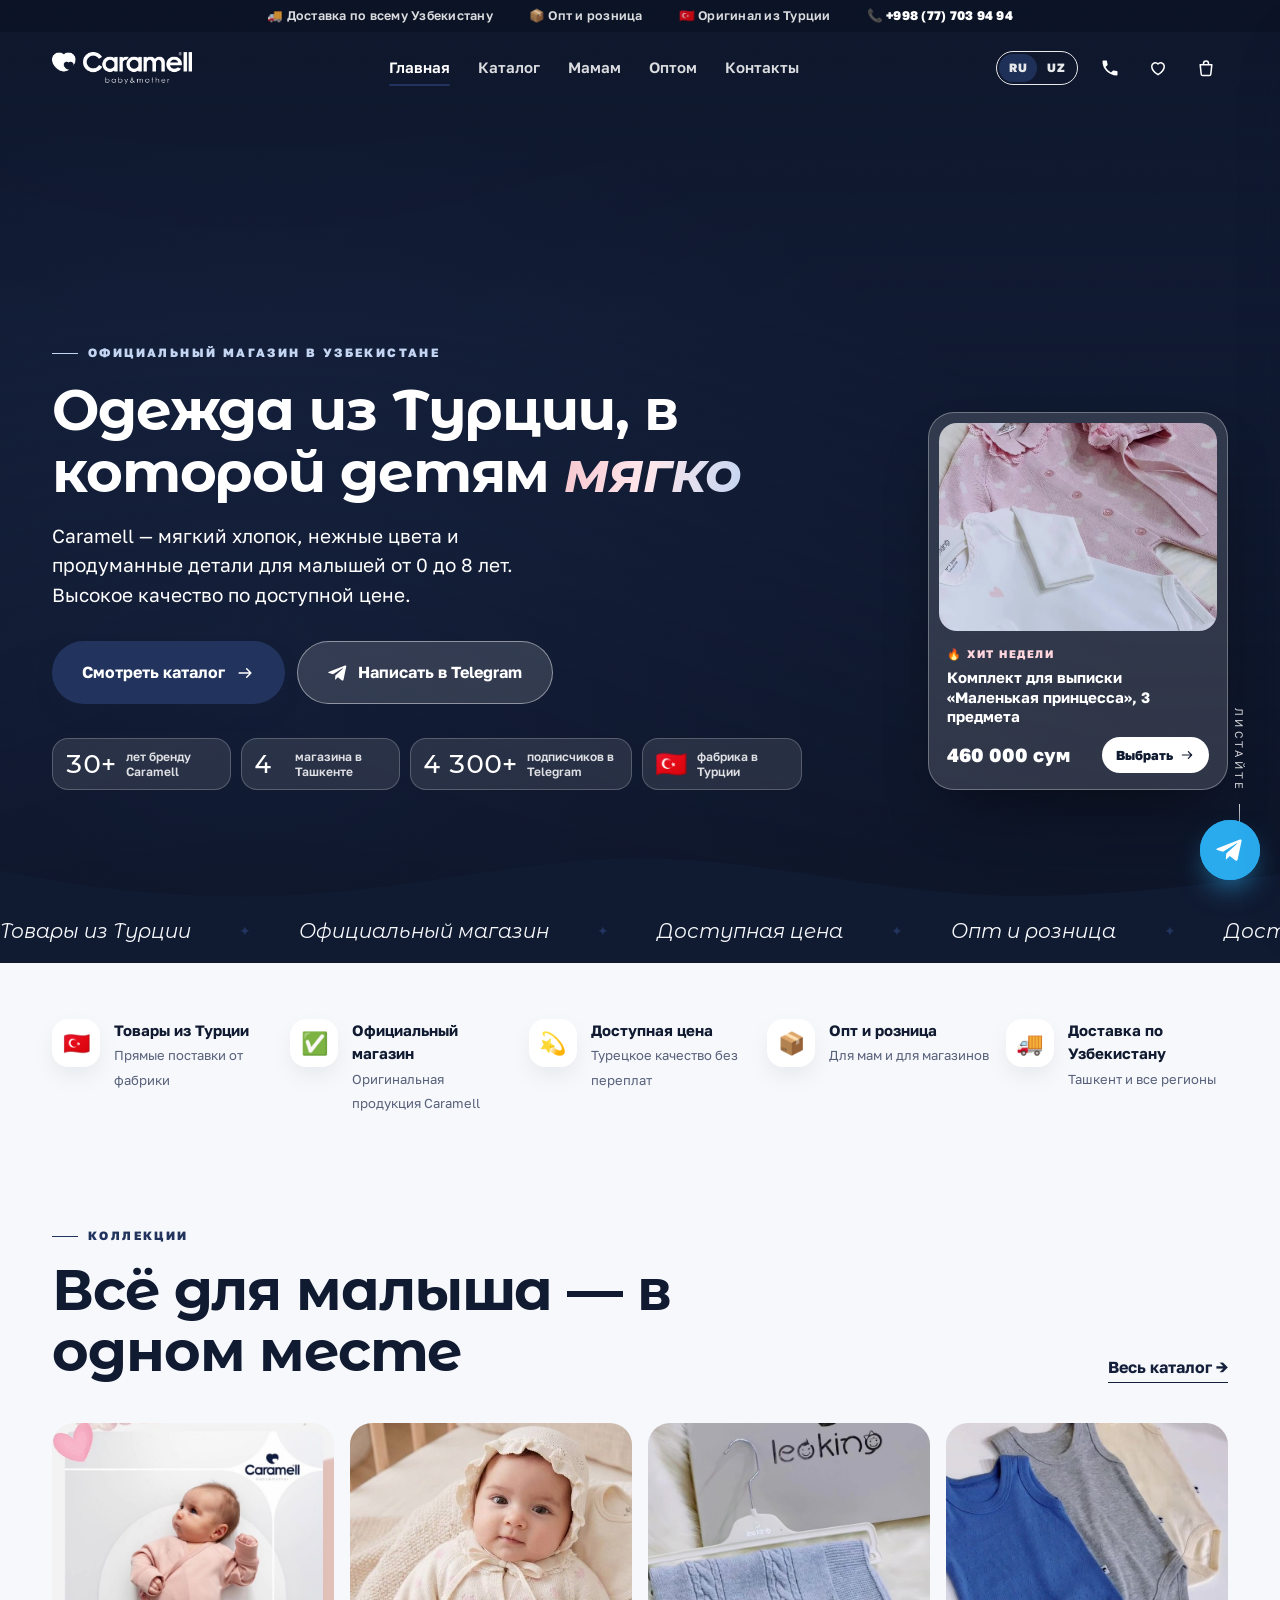
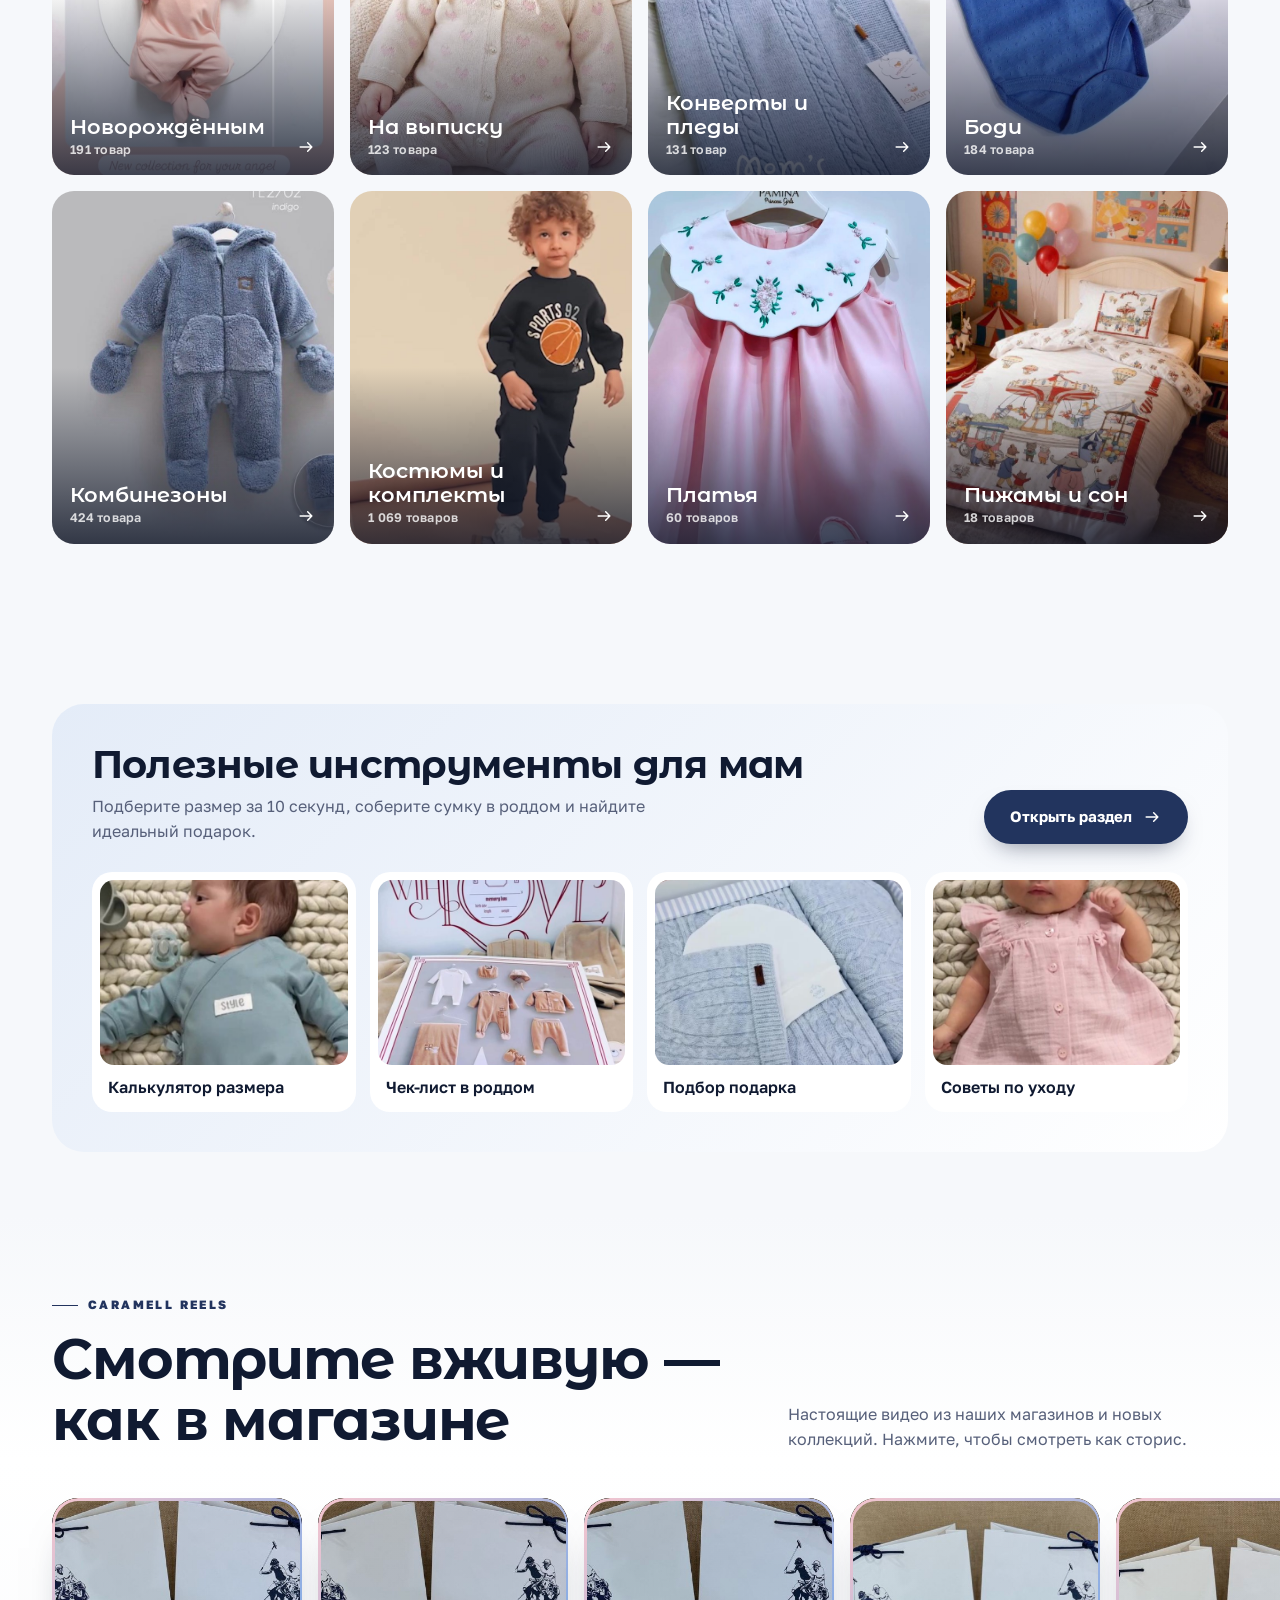
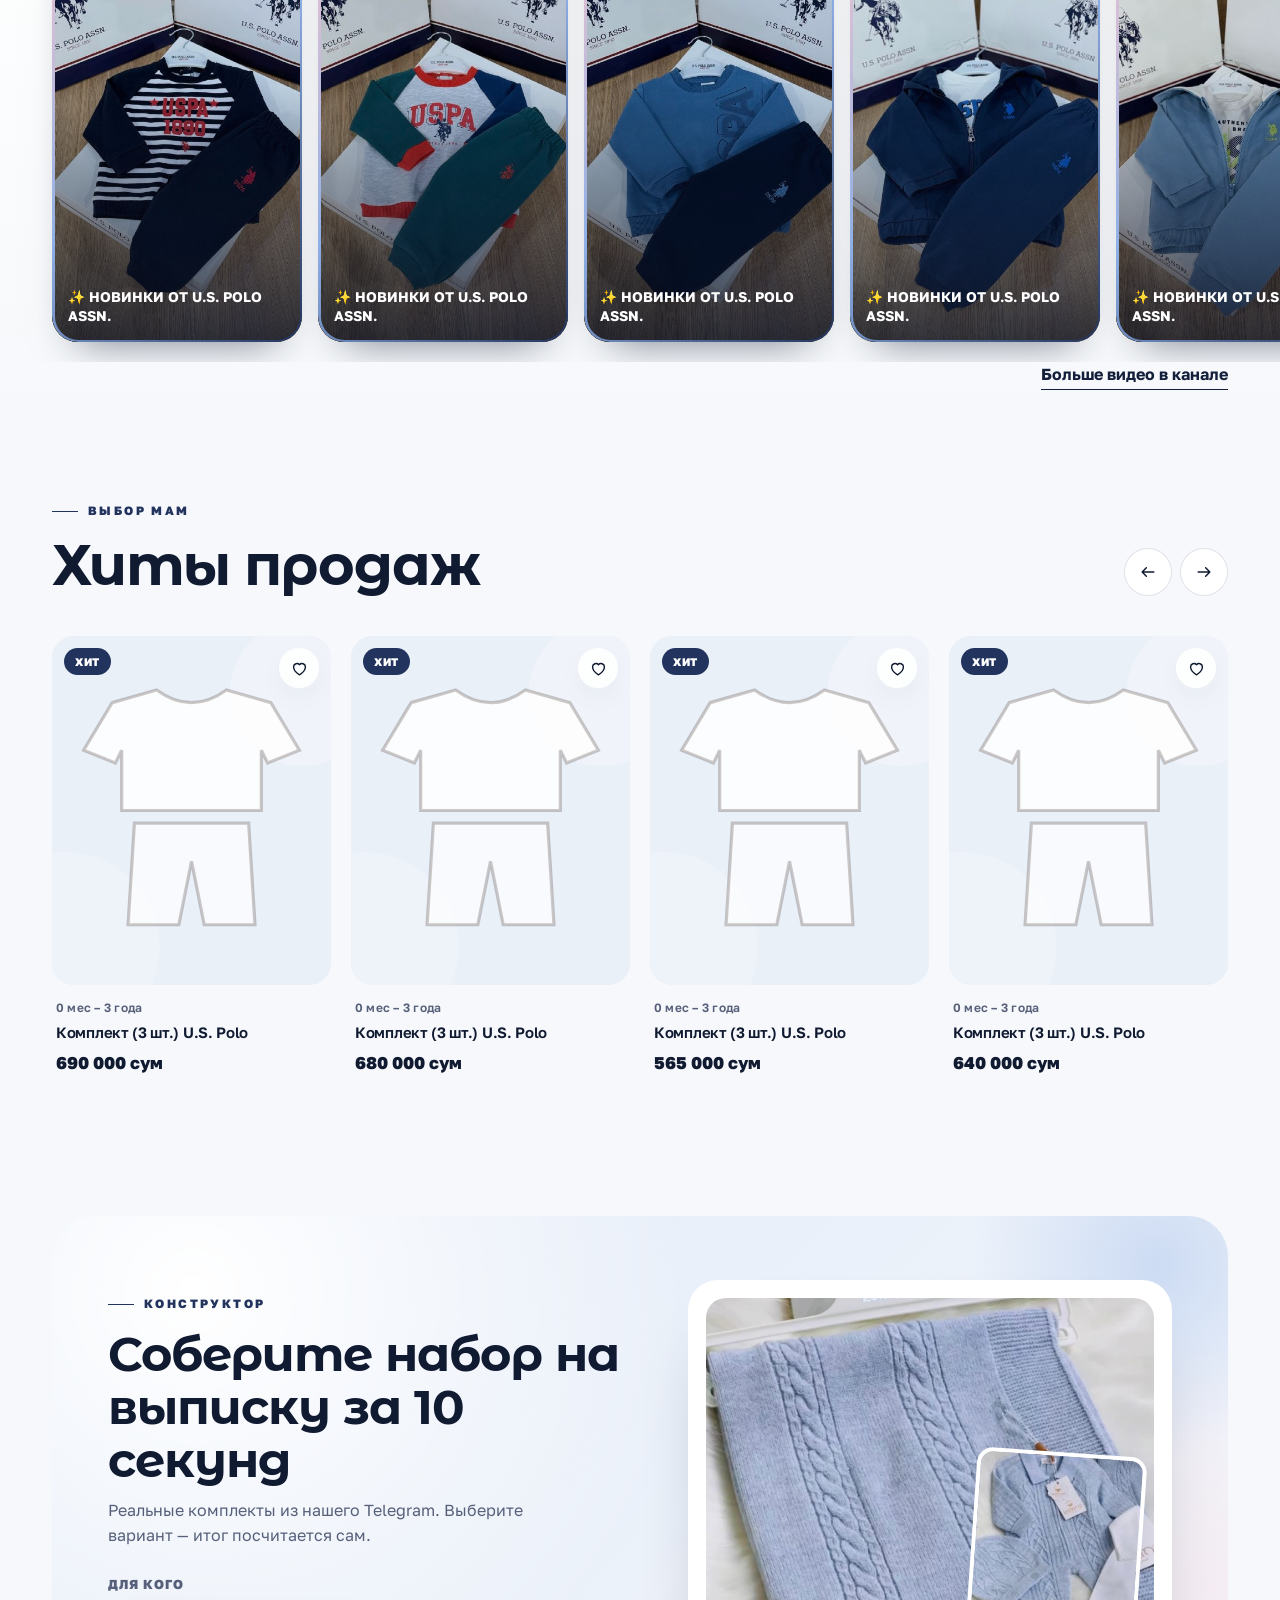
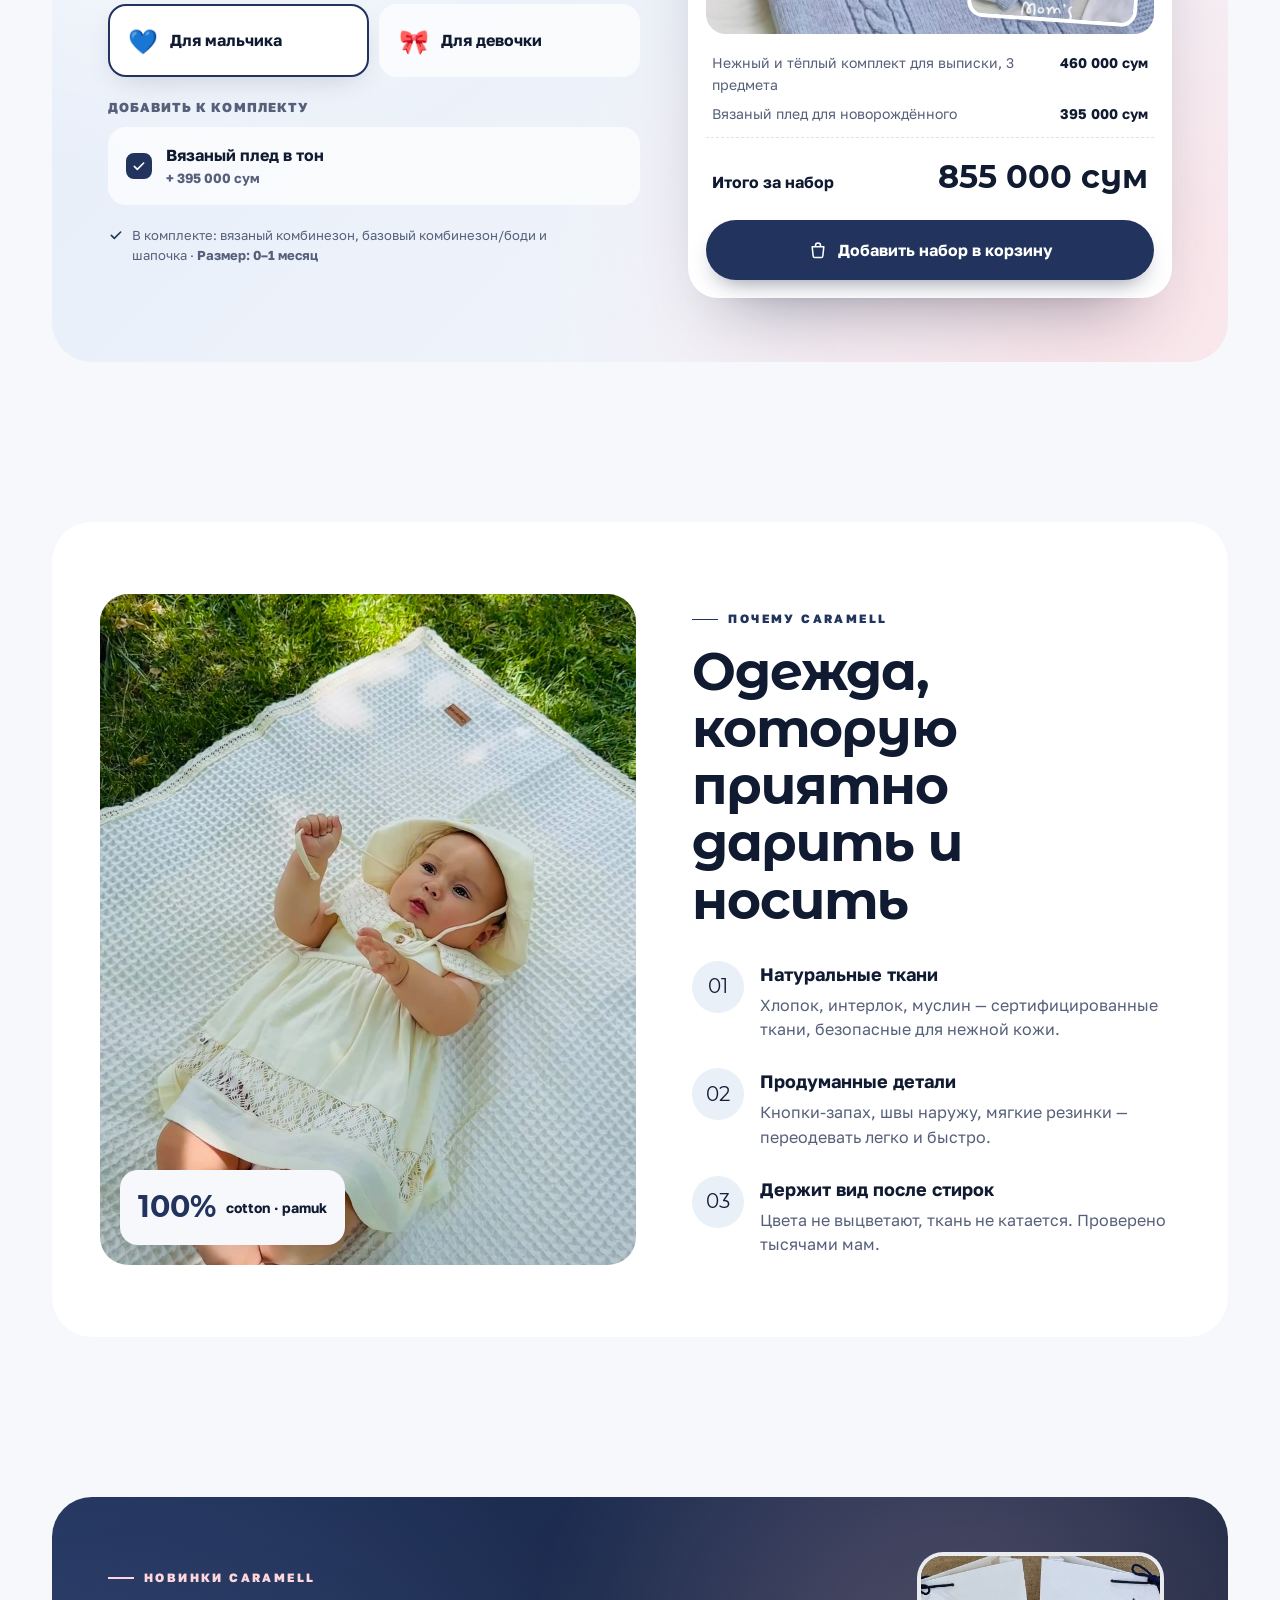
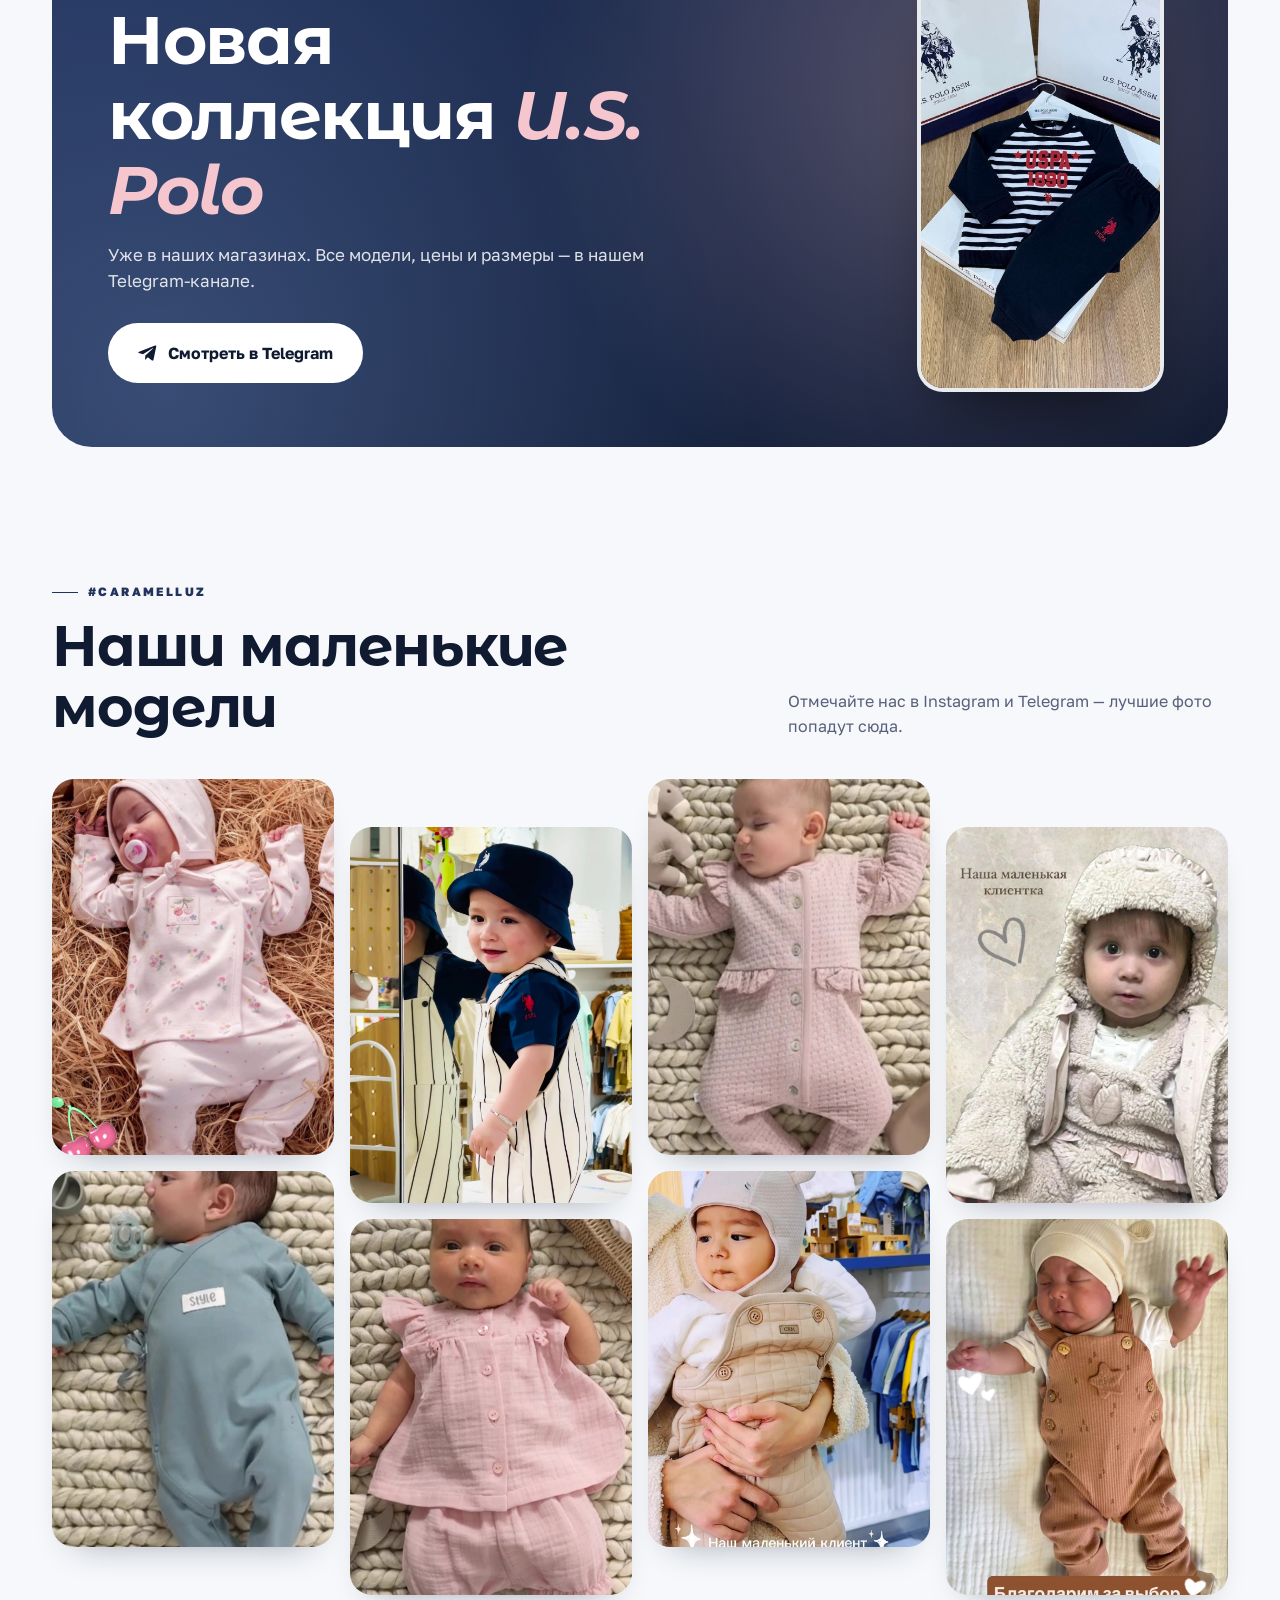
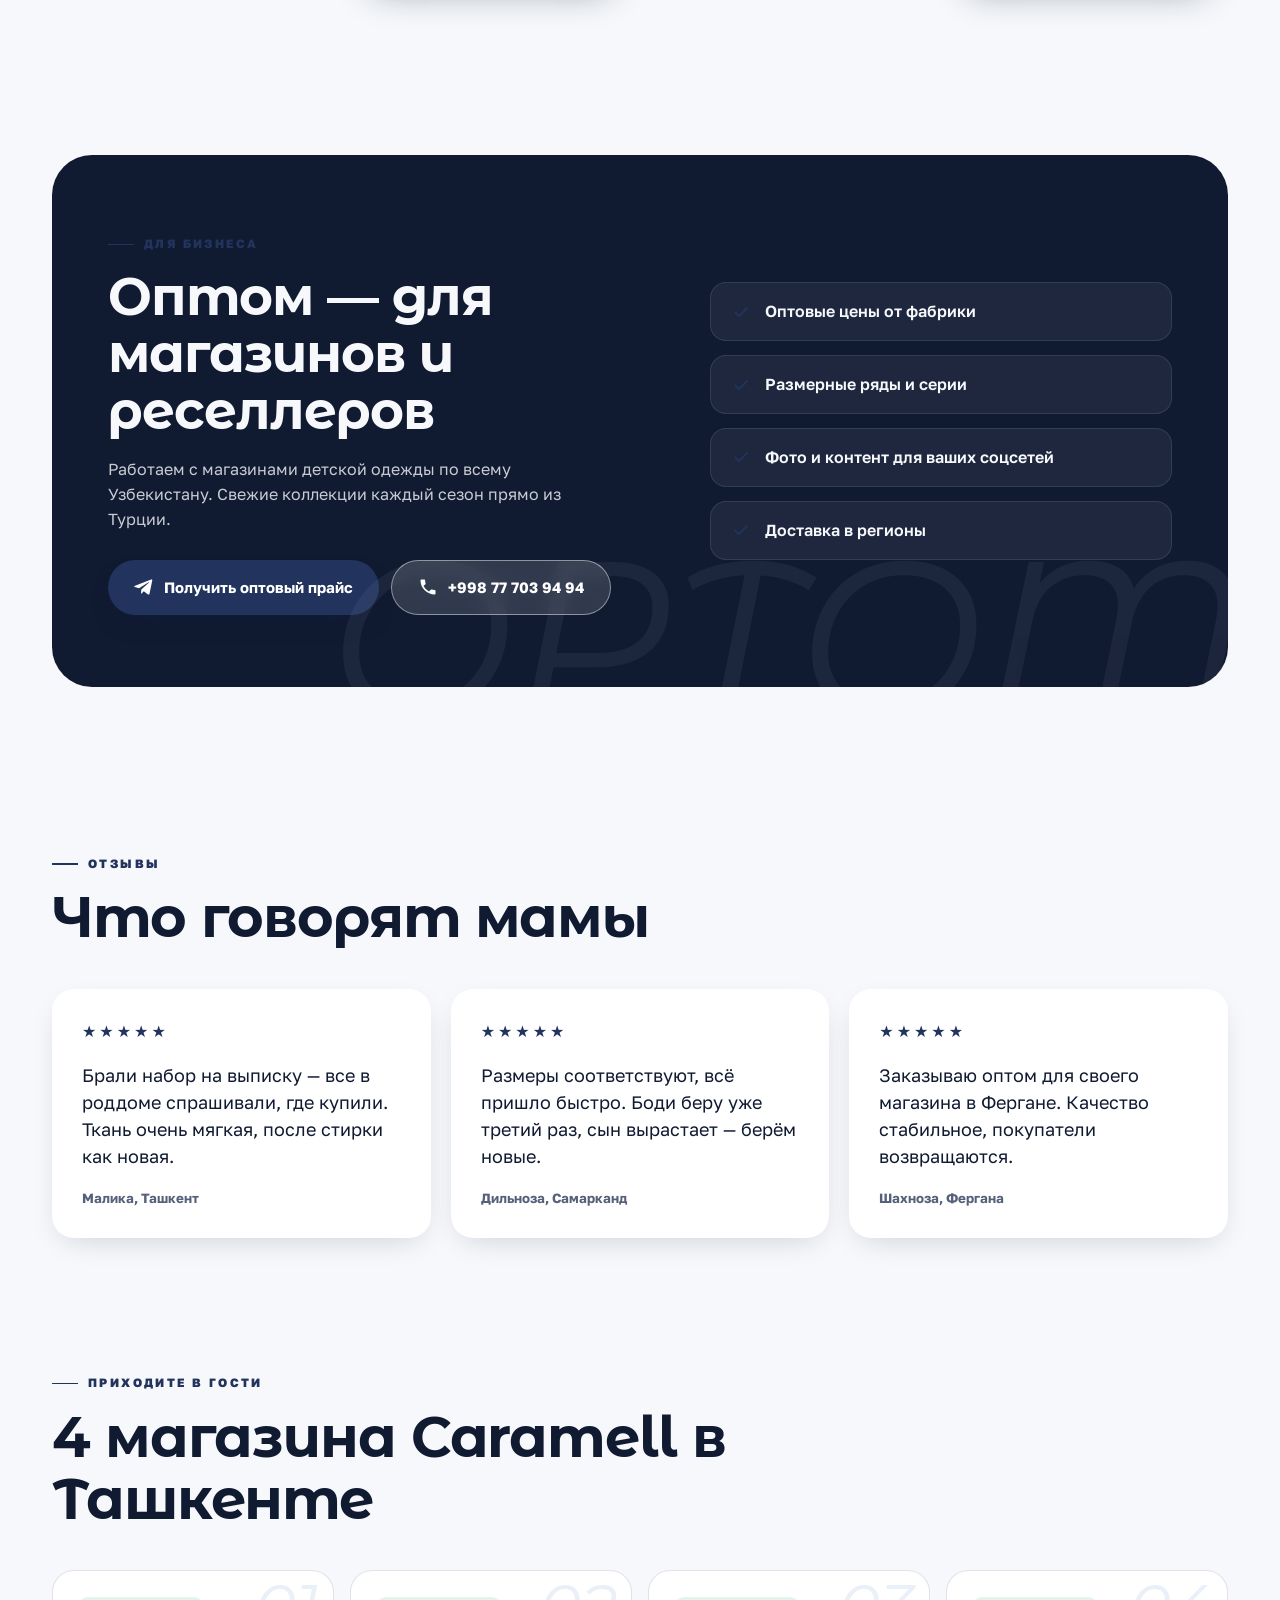
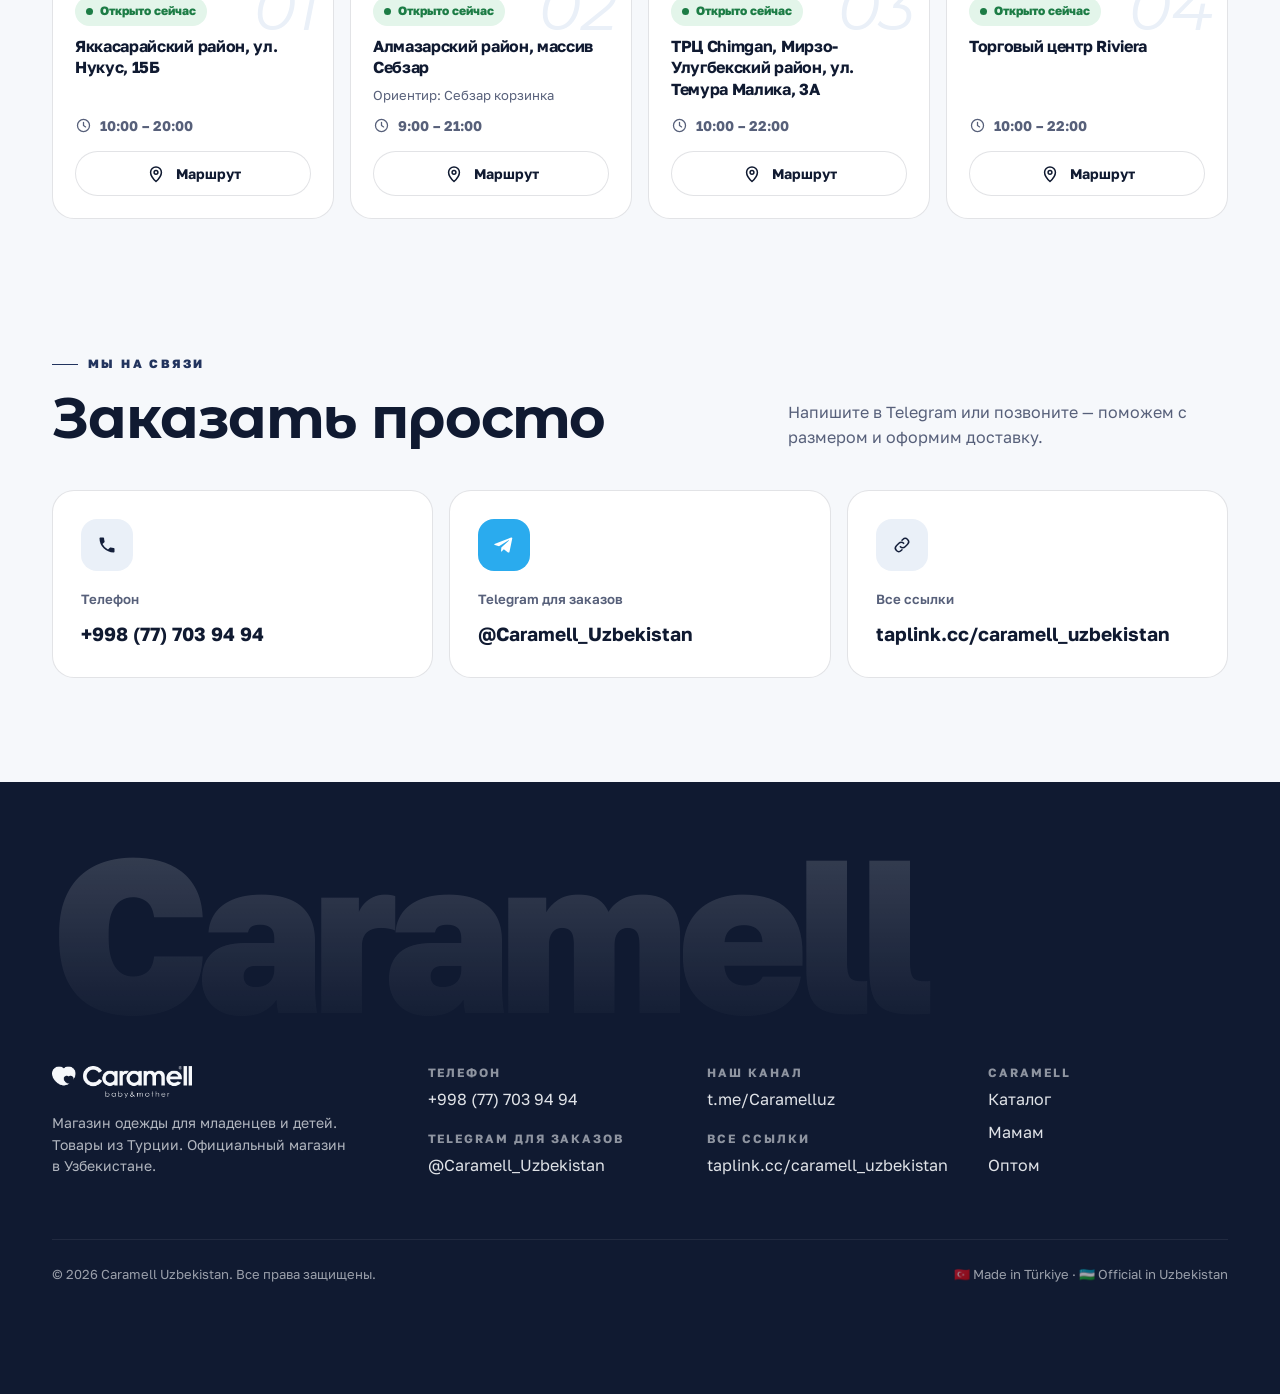
==== commit 8fe617f9: "Telegram photos between the reels, stories show photos for 5 s; refresh cached category photos Co-Au" ====
--- a/index.html
+++ b/index.html
@@ -12,7 +12,7 @@
   <link rel="preconnect" href="https://fonts.googleapis.com">
   <link rel="preconnect" href="https://fonts.gstatic.com" crossorigin>
   <link href="https://fonts.googleapis.com/css2?family=Golos+Text:wght@400;500;600;700;800&family=Montserrat+Alternates:ital,wght@0,500;0,600;0,700;1,600;1,700&display=swap" rel="stylesheet">
-  <link rel="stylesheet" href="css/style.css?v=fonts1">
+  <link rel="stylesheet" href="css/style.css?v=fonts2">
   <script src="js/art.js"></script>
 </head>
 <body data-page="home">
--- a/css/style.css
+++ b/css/style.css
@@ -613,12 +613,13 @@
 .reels::-webkit-scrollbar { display: none; }
 .reel { position: relative; flex: none; width: clamp(190px, 21vw, 250px); aspect-ratio: 9 / 16; border-radius: 26px; overflow: hidden; scroll-snap-align: start; background: var(--choco); color: #fff; text-align: left; isolation: isolate; box-shadow: 0 24px 40px -26px rgba(16, 26, 49, .6); transition: transform .5s var(--ease), box-shadow .5s; }
 .reel::before { content: ""; position: absolute; inset: 0; border-radius: inherit; padding: 2.5px; background: linear-gradient(135deg, #F6C6CE, #8FB0E6, var(--caramel)); -webkit-mask: linear-gradient(#000 0 0) content-box, linear-gradient(#000 0 0); -webkit-mask-composite: xor; mask-composite: exclude; z-index: 3; pointer-events: none; }
-.reel video { position: absolute; inset: 0; width: 100%; height: 100%; object-fit: cover; z-index: -2; transition: transform .8s var(--ease); }
+.reel video, .reel img { position: absolute; inset: 0; width: 100%; height: 100%; object-fit: cover; z-index: -2; transition: transform .8s var(--ease); }
+.story-img { position: absolute; inset: 0; width: 100%; height: 100%; object-fit: contain; background: #000; }
 .reel-shade { position: absolute; inset: 0; z-index: -1; background: linear-gradient(180deg, rgba(8, 13, 28, .1) 40%, rgba(8, 13, 28, .82)); }
 .reel-play { position: absolute; top: 14px; right: 14px; width: 38px; height: 38px; border-radius: 50%; background: rgba(255, 255, 255, .2); backdrop-filter: blur(8px); -webkit-backdrop-filter: blur(8px); display: grid; place-items: center; }
 .reel-play .i { width: 16px; height: 16px; margin-left: 2px; }
 .reel-cap { position: absolute; left: 16px; right: 16px; bottom: 16px; font-weight: 700; font-size: 14px; line-height: 1.35; display: -webkit-box; -webkit-line-clamp: 3; -webkit-box-orient: vertical; overflow: hidden; }
-@media (hover: hover) { .reel:hover { transform: translateY(-8px) scale(1.02); box-shadow: 0 34px 50px -26px rgba(16, 26, 49, .7); } .reel:hover video { transform: scale(1.06); } }
+@media (hover: hover) { .reel:hover { transform: translateY(-8px) scale(1.02); box-shadow: 0 34px 50px -26px rgba(16, 26, 49, .7); } .reel:hover video, .reel:hover img { transform: scale(1.06); } }
 .reel:focus-visible { outline: 3px solid var(--caramel); outline-offset: 4px; }
 .reels-foot { display: flex; justify-content: flex-end; }
 @media (max-width: 720px) { .reel { width: 58vw; } .reels-sec { padding: 56px 0 28px; } }
